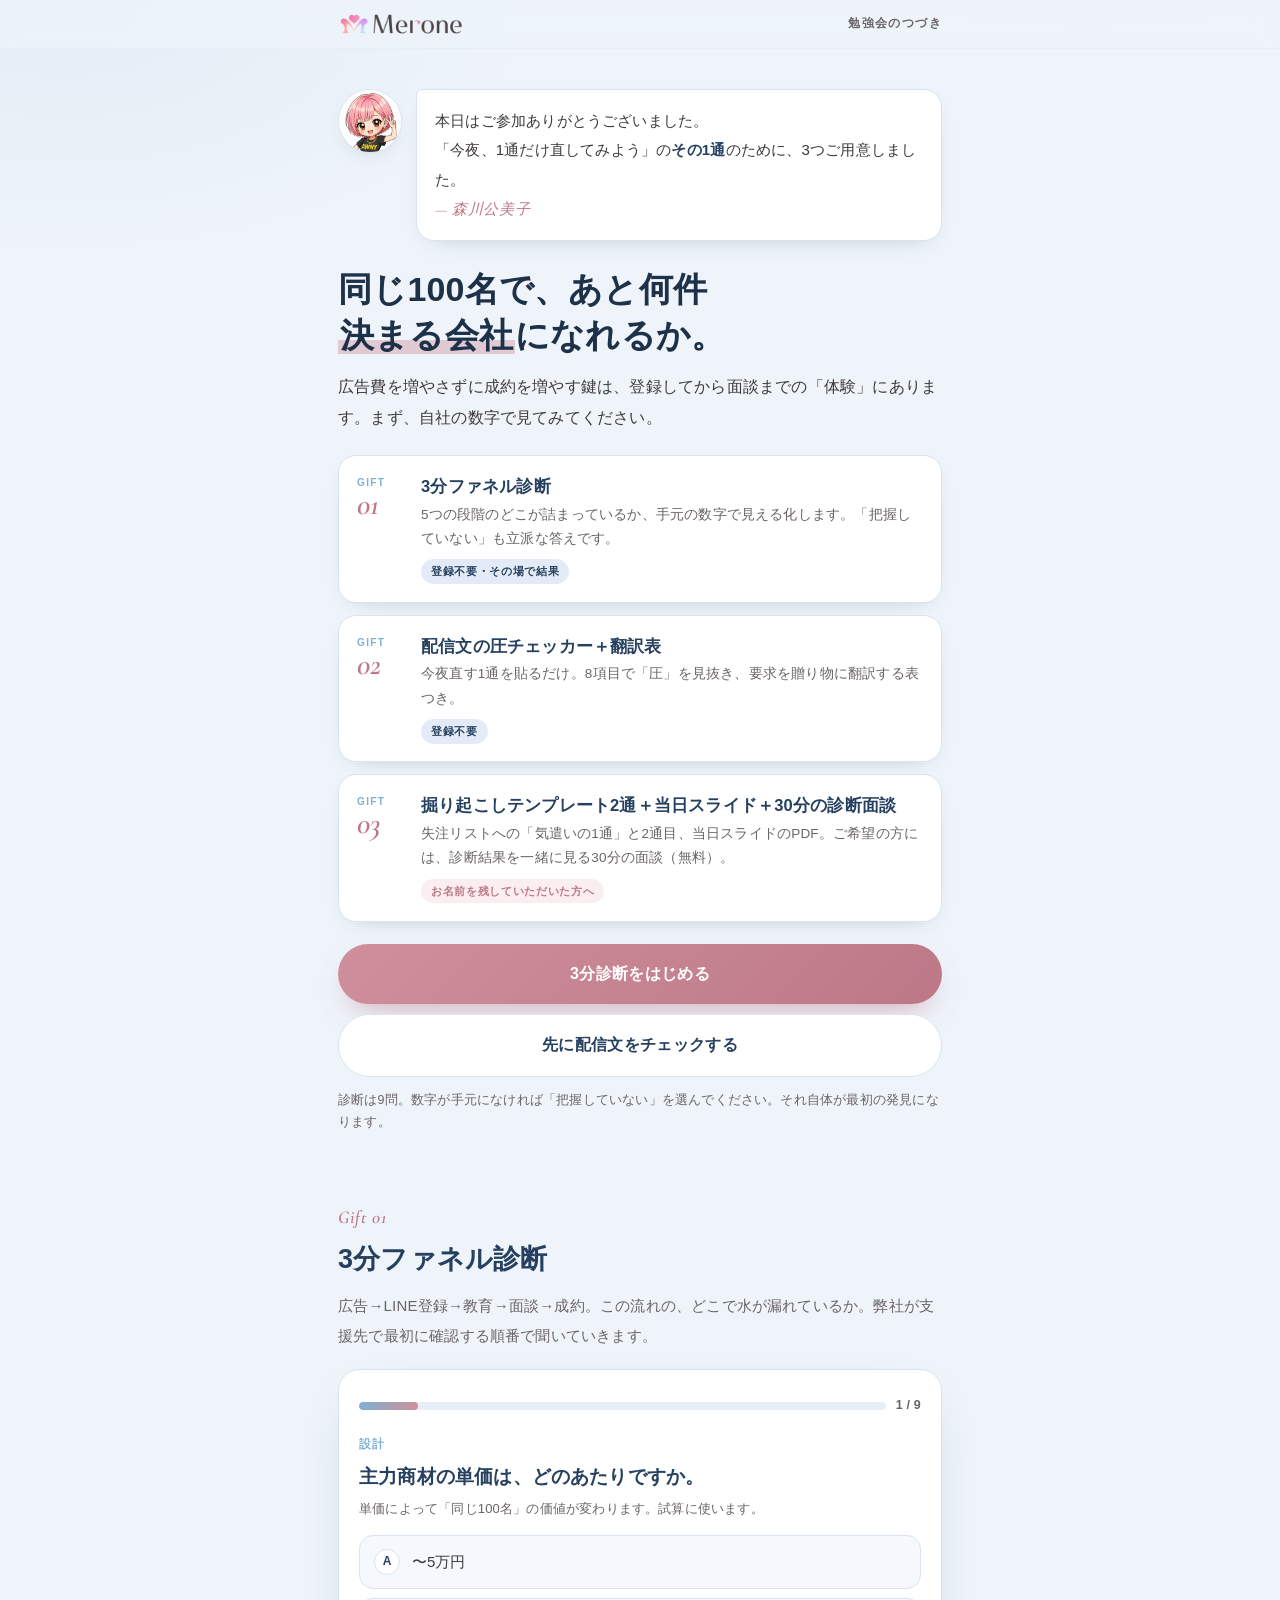
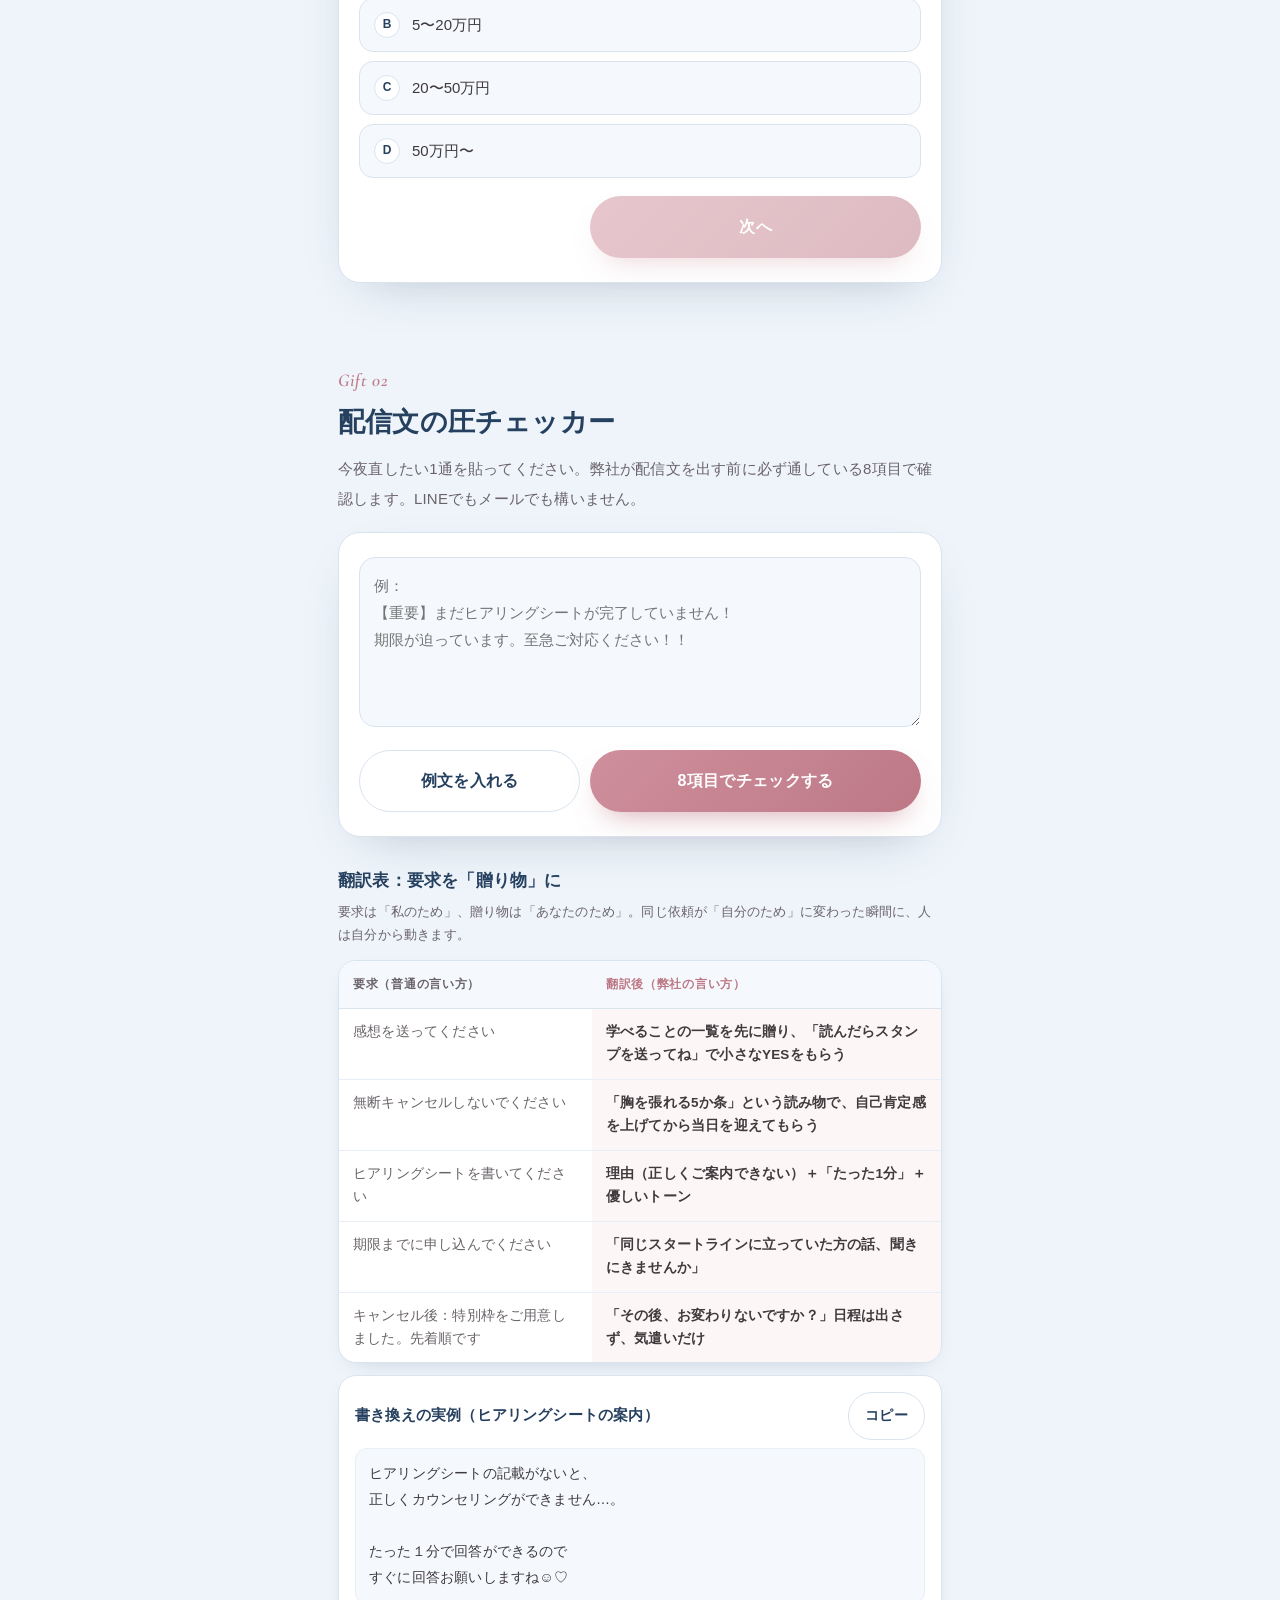
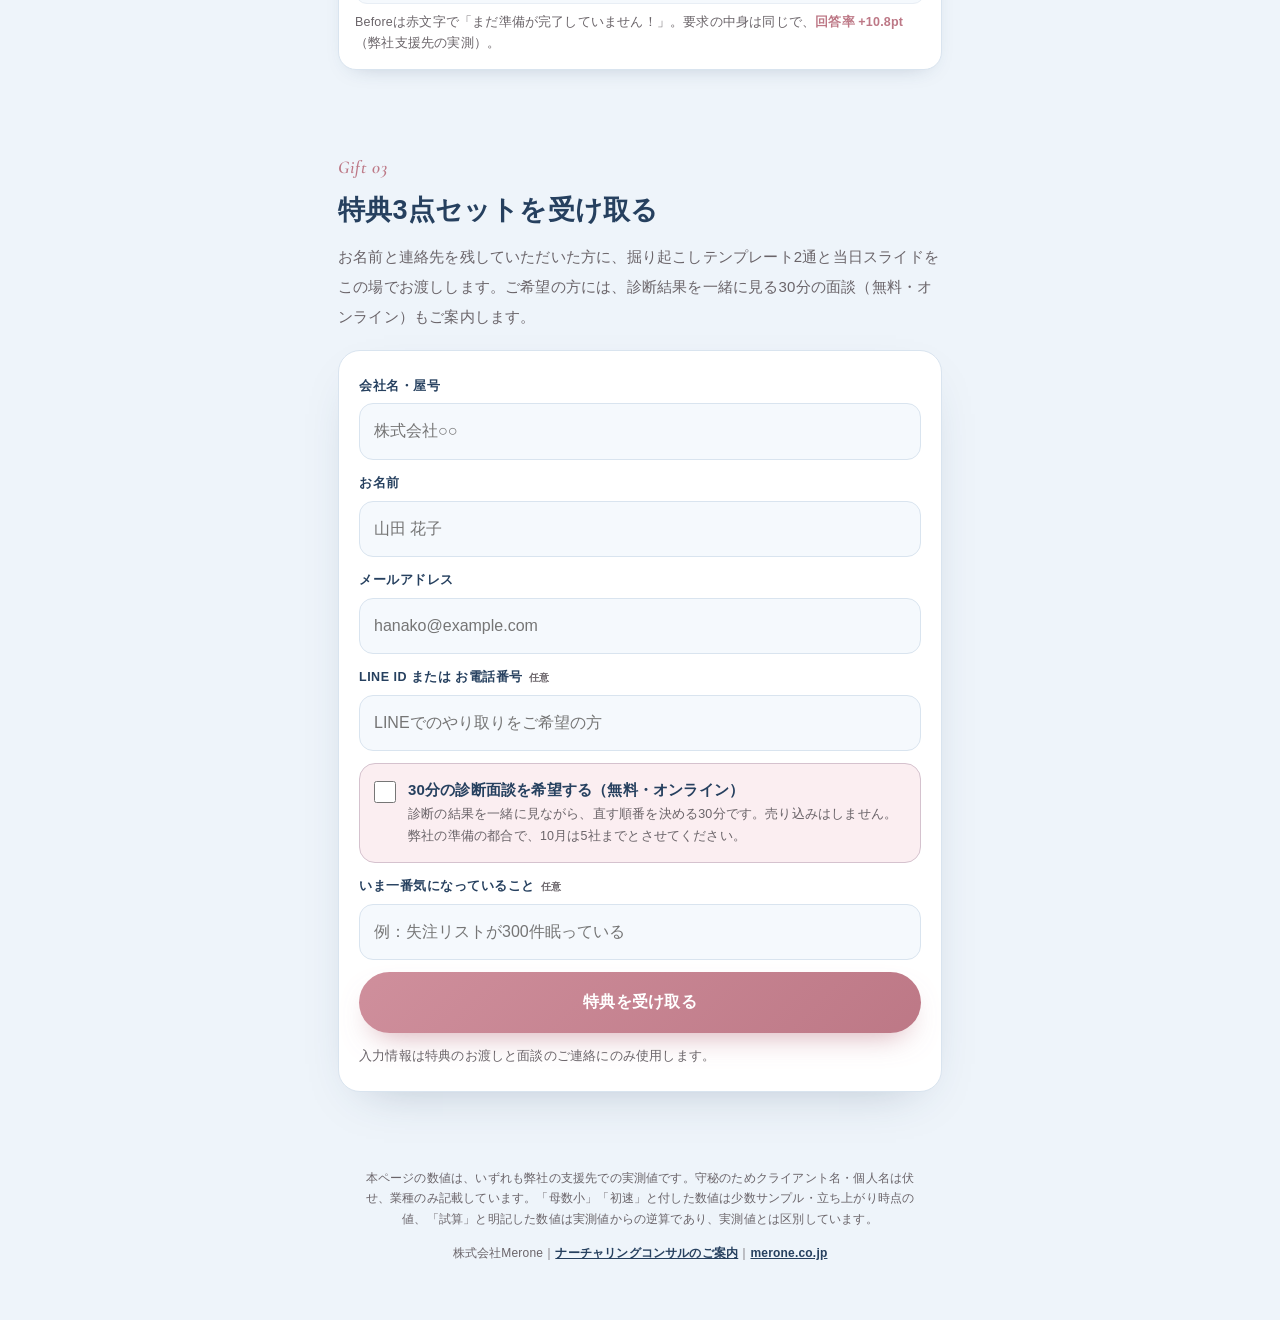
==== gift/index.html @ 248bc3ef "特典ページ: 自動メール送付を約束しない文言に修正 Co-Authored-By: Claude Fable 5.1 <noreply@anthropic.com>" ====
<!doctype html>
<html lang="ja">
<head>
<meta charset="utf-8">
<meta name="viewport" content="width=device-width, initial-scale=1">
<meta name="color-scheme" content="light only">
<meta name="robots" content="noindex,nofollow">
<title>3分ファネル診断｜株式会社Merone</title>
<meta name="description" content="勉強会の続きとして。自社のファネルのどこが詰まっているかを3分で見える化する診断、配信文の圧チェッカー、掘り起こしテンプレートをご用意しました。">
<link rel="preconnect" href="https://fonts.googleapis.com">
<link rel="preconnect" href="https://fonts.gstatic.com" crossorigin>
<link href="https://fonts.googleapis.com/css2?family=Cormorant+Garamond:ital,wght@0,500;0,600;1,500&display=swap" rel="stylesheet">
<style>
:root{
  color-scheme:light;
  --bg:#eef4fa;--bg2:#f5f9fd;--panel:#fff;
  --ink:#3f3a3c;--ink-soft:#6a6469;
  --navy:#26405f;--navy-deep:#1d3149;
  --pink:#cf8f9c;--pink-deep:#bd7886;--pink-soft:#fbeef1;
  --blue:#7fb0d2;--blue-soft:#e3ecf6;--yellow:#e6c35c;--yellow-soft:#fbf4dc;
  --line:#d9e4ef;--line-soft:#e8eef5;
  --shadow:0 18px 50px -28px rgba(38,64,95,.35);--shadow-sm:0 8px 24px -16px rgba(38,64,95,.4);
}
*{box-sizing:border-box;margin:0;padding:0}
html{scroll-behavior:smooth}
body{background:radial-gradient(900px 500px at 85% -5%,var(--pink-soft) 0%,rgba(0,0,0,0) 55%),radial-gradient(900px 480px at 5% 0%,var(--blue-soft) 0%,rgba(0,0,0,0) 52%),var(--bg);color:var(--ink);font-family:"Yu Gothic","YuGothic","Hiragino Kaku Gothic ProN","Hiragino Sans","Noto Sans JP",Meiryo,sans-serif;font-size:16px;line-height:1.9;-webkit-font-smoothing:antialiased;letter-spacing:.012em;overflow-x:hidden}
img{max-width:100%;display:block}
button,input,select,textarea{font:inherit;color:inherit}
.serif{font-family:"Cormorant Garamond","Times New Roman",serif;font-style:italic;letter-spacing:.04em}
h1,h2,h3{word-break:auto-phrase;overflow-wrap:anywhere;text-wrap:balance}
.mob{display:none}@media(max-width:560px){.mob{display:inline}}

header.site{position:sticky;top:0;z-index:50;backdrop-filter:saturate(1.2) blur(10px);background:color-mix(in srgb,var(--bg) 84%,transparent);border-bottom:1px solid var(--line-soft)}
header.site .row{max-width:640px;margin:0 auto;padding:12px 18px;display:flex;align-items:center;justify-content:space-between;gap:12px}
header.site img{height:24px;width:auto}
header.site .tag{font-size:11.5px;color:var(--ink-soft);letter-spacing:.12em;font-weight:700}

.wrap{max-width:640px;margin:0 auto;padding:0 18px}
section{padding:40px 0}
.eyebrow{font-family:"Cormorant Garamond",serif;font-style:italic;font-size:18px;color:var(--pink-deep);letter-spacing:.06em;font-weight:600;margin-bottom:6px}
.sec-title{font-size:clamp(21px,5.6vw,27px);font-weight:800;color:var(--navy);line-height:1.45;margin-bottom:12px}
.lead{font-size:15px;color:var(--ink-soft);line-height:2}

/* hero */
.hero{padding:40px 0 26px}
.hero .greet{display:flex;gap:14px;align-items:flex-start}
.hero .avatar{flex:none;width:64px;height:64px;border-radius:50%;background:var(--panel);border:1px solid var(--line);box-shadow:var(--shadow-sm);overflow:hidden}
.hero .avatar img{width:100%;height:100%;object-fit:cover}
.hero .bubble{background:var(--panel);border:1px solid var(--line);border-radius:18px;border-top-left-radius:6px;padding:16px 18px;box-shadow:var(--shadow-sm);font-size:15px;line-height:1.95}
.hero .bubble b{color:var(--navy);font-weight:800}
.hero h1{font-size:clamp(25px,7vw,34px);font-weight:900;color:var(--navy-deep);line-height:1.35;margin:26px 0 12px}
.hero h1 .hl{background:linear-gradient(transparent 62%,color-mix(in srgb,var(--pink) 42%,transparent) 62%);padding:0 2px}
.hero p.sub{font-size:15.5px;color:var(--ink);line-height:2}

.gifts{display:flex;flex-direction:column;gap:12px;margin-top:22px}
.gift{background:var(--panel);border:1px solid var(--line);border-radius:18px;padding:18px 18px 16px;box-shadow:var(--shadow-sm);display:grid;grid-template-columns:52px 1fr;gap:12px;align-items:start}
.gift .no{font-family:"Cormorant Garamond",serif;font-style:italic;font-size:30px;color:var(--pink-deep);font-weight:600;line-height:1;padding-top:4px}
.gift .no small{display:block;font-family:"Yu Gothic","YuGothic","Hiragino Sans",sans-serif;font-style:normal;font-size:10px;letter-spacing:.14em;color:var(--blue);font-weight:800;margin-bottom:2px}
.gift h3{font-size:16.5px;color:var(--navy);font-weight:800;line-height:1.5}
.gift p{font-size:13.5px;color:var(--ink-soft);line-height:1.8;margin-top:4px}
.gift .pill{display:inline-block;margin-top:8px;font-size:11px;font-weight:800;letter-spacing:.06em;padding:2px 10px;border-radius:999px;background:var(--blue-soft);color:var(--navy)}
.gift .pill.pk{background:var(--pink-soft);color:var(--pink-deep)}

.btn{display:inline-flex;align-items:center;justify-content:center;gap:8px;border:0;cursor:pointer;white-space:nowrap;border-radius:999px;padding:15px 26px;font-weight:800;font-size:16px;letter-spacing:.02em;text-decoration:none;transition:transform .12s ease,box-shadow .12s ease}
.btn:active{transform:translateY(1px)}
.btn.primary{background:linear-gradient(135deg,var(--pink) 0%,var(--pink-deep) 100%);color:#fff;box-shadow:0 14px 30px -14px rgba(189,120,134,.7);width:100%}
.btn.ghost{background:var(--panel);border:1.5px solid var(--line);color:var(--navy);width:100%}
.btn.sm{padding:10px 16px;font-size:13.5px;width:auto}
.btn[disabled]{opacity:.5;cursor:default}
.ctaline{margin-top:22px;display:flex;flex-direction:column;gap:10px}
.note{font-size:12.5px;color:var(--ink-soft);line-height:1.8}

/* diagnosis */
.card{background:var(--panel);border:1px solid var(--line);border-radius:22px;padding:24px 20px;box-shadow:var(--shadow)}
.progress{display:flex;align-items:center;gap:10px;margin-bottom:16px}
.progress .bar{flex:1;height:8px;border-radius:999px;background:var(--line-soft);overflow:hidden}
.progress .bar i{display:block;height:100%;width:0;background:linear-gradient(90deg,var(--blue),var(--pink));border-radius:999px;transition:width .3s ease}
.progress .n{font-size:12.5px;font-weight:800;color:var(--ink-soft);font-variant-numeric:tabular-nums;white-space:nowrap}
.q{display:none}.q.on{display:block;animation:fade .25s ease}
@keyframes fade{from{opacity:0;transform:translateY(6px)}to{opacity:1;transform:none}}
.q .stage{font-size:11.5px;font-weight:800;letter-spacing:.12em;color:var(--blue);margin-bottom:6px}
.q h3{font-size:19px;color:var(--navy);font-weight:800;line-height:1.55;margin-bottom:6px}
.q .why{font-size:13px;color:var(--ink-soft);line-height:1.8;margin-bottom:14px}
.opts{display:flex;flex-direction:column;gap:9px}
.opt{display:flex;align-items:center;gap:12px;background:var(--bg2);border:1.5px solid var(--line);border-radius:14px;padding:13px 14px;cursor:pointer;text-align:left;font-size:15px;line-height:1.6;transition:border-color .12s,background .12s}
.opt:hover{border-color:var(--blue)}
.opt.sel{border-color:var(--pink-deep);background:var(--pink-soft)}
.opt .k{flex:none;width:26px;height:26px;border-radius:50%;background:var(--panel);border:1.5px solid var(--line);display:flex;align-items:center;justify-content:center;font-size:12px;font-weight:800;color:var(--navy)}
.opt.sel .k{background:var(--pink-deep);border-color:var(--pink-deep);color:#fff}
.numrow{display:flex;gap:10px;align-items:center;margin-bottom:10px}
.numrow input{flex:1;min-width:0;border:1.5px solid var(--line);border-radius:14px;padding:12px 14px;font-size:20px;font-weight:800;color:var(--navy);background:var(--bg2);font-variant-numeric:tabular-nums}
.numrow input:focus{outline:none;border-color:var(--blue)}
.numrow .unit{font-size:14px;color:var(--ink-soft);font-weight:700;white-space:nowrap}
.nav{display:flex;gap:10px;margin-top:18px}
.nav .btn{flex:1}
.nav .btn.ghost{flex:.6}

/* result */
.res{display:none}.res.on{display:block;animation:fade .3s ease}
.hundred{background:var(--panel);border:1px solid var(--line);border-radius:22px;padding:22px 20px;box-shadow:var(--shadow)}
.hundred h3{font-size:18px;color:var(--navy);font-weight:800;margin-bottom:4px}
.hundred .cap{font-size:12.5px;color:var(--ink-soft);margin-bottom:14px;line-height:1.7}
.bars{display:flex;flex-direction:column;gap:12px}
.brow{display:grid;grid-template-columns:86px 1fr 70px;gap:10px;align-items:center}
.brow .l{font-size:12.5px;font-weight:800;color:var(--ink-soft);line-height:1.4}
.brow .track{height:22px;border-radius:999px;background:var(--line-soft);overflow:hidden}
.brow .track i{display:block;height:100%;border-radius:999px;width:0;transition:width .7s ease}
.brow.now .track i{background:var(--blue)}
.brow.ours .track i{background:linear-gradient(90deg,var(--pink),var(--pink-deep))}
.brow .v{font-size:19px;font-weight:900;color:var(--navy);font-variant-numeric:tabular-nums;text-align:right;line-height:1.1}
.brow .v small{display:block;font-size:10.5px;color:var(--ink-soft);font-weight:700}
.brow.ours .v{color:var(--pink-deep)}
.gap{margin-top:14px;padding:12px 14px;border-radius:14px;background:var(--pink-soft);font-size:14px;line-height:1.8;color:var(--ink)}
.gap b{color:var(--pink-deep);font-weight:900;font-size:17px}

.signals{margin-top:16px;display:flex;flex-direction:column;gap:8px}
.sig{display:grid;grid-template-columns:16px 92px 1fr;gap:10px;align-items:start;background:var(--panel);border:1px solid var(--line);border-radius:14px;padding:11px 13px}
.sig .dot{width:14px;height:14px;border-radius:50%;margin-top:6px;border:2px solid #fff;box-shadow:0 0 0 1px var(--line)}
.sig .dot.b{background:var(--blue)}.sig .dot.y{background:var(--yellow)}.sig .dot.p{background:var(--pink-deep)}
.sig .nm{font-size:13.5px;font-weight:800;color:var(--navy);line-height:1.5}
.sig .nm small{display:block;font-size:10.5px;color:var(--ink-soft);font-weight:700;letter-spacing:.05em}
.sig .tx{font-size:13px;color:var(--ink-soft);line-height:1.75}
.sig.top{border-color:var(--pink);background:color-mix(in srgb,var(--pink-soft) 60%,#fff)}
.legend{margin-top:8px;font-size:11.5px;color:var(--ink-soft);display:flex;gap:12px;flex-wrap:wrap}
.legend i{display:inline-block;width:9px;height:9px;border-radius:50%;margin-right:4px;vertical-align:middle}

.culprit{margin-top:18px;background:var(--panel);border:1px solid color-mix(in srgb,var(--pink) 45%,var(--line));border-left:5px solid var(--pink);border-radius:20px;padding:22px 20px;box-shadow:var(--shadow)}
.culprit .cat{font-family:"Cormorant Garamond",serif;font-style:italic;font-size:15px;color:var(--pink-deep);font-weight:600;letter-spacing:.08em}
.culprit h3{font-size:20px;color:var(--navy);font-weight:900;line-height:1.5;margin:2px 0 10px}
.culprit p{font-size:14.5px;color:var(--ink);line-height:1.95}
.culprit .blk{margin-top:14px;padding-top:12px;border-top:1px dashed var(--line)}
.culprit .blk .k{font-size:11.5px;font-weight:800;letter-spacing:.12em;color:var(--blue);margin-bottom:4px}
.culprit .blk .v{font-size:15px;font-weight:800;color:var(--navy);line-height:1.7}
.culprit .blk .m{font-size:13.5px;color:var(--ink-soft);line-height:1.8;margin-top:4px}
.culprit .blk .m b{color:var(--pink-deep);font-weight:800;font-variant-numeric:tabular-nums}

/* checker */
textarea{width:100%;min-height:170px;border:1.5px solid var(--line);border-radius:16px;padding:14px;background:var(--bg2);font-size:15px;line-height:1.8;resize:vertical}
textarea:focus{outline:none;border-color:var(--blue)}
.chk{margin-top:16px;display:none;flex-direction:column;gap:8px}
.chk.on{display:flex}
.ck{display:grid;grid-template-columns:28px 1fr;gap:10px;align-items:start;background:var(--panel);border:1px solid var(--line);border-radius:14px;padding:11px 13px}
.ck .ic{width:24px;height:24px;border-radius:50%;display:flex;align-items:center;justify-content:center;font-size:12px;font-weight:900;color:#fff;margin-top:2px}
.ck.ok .ic{background:var(--blue)}.ck.ng .ic{background:var(--pink-deep)}.ck.info .ic{background:var(--yellow)}
.ck .t{font-size:14px;font-weight:800;color:var(--navy);line-height:1.5}
.ck .d{font-size:13px;color:var(--ink-soft);line-height:1.75}
.ck .d b{color:var(--pink-deep);font-weight:800}
.score{display:flex;align-items:baseline;gap:8px;margin-top:4px}
.score .n{font-size:34px;font-weight:900;color:var(--navy);font-variant-numeric:tabular-nums;line-height:1;white-space:nowrap;flex:none}
.score .l{font-size:13px;color:var(--ink-soft);font-weight:700}
.tblwrap{overflow-x:auto;border:1px solid var(--line);border-radius:18px;background:var(--panel);box-shadow:var(--shadow-sm);margin-top:14px}
table.tr{border-collapse:collapse;width:100%;min-width:0;font-size:13.5px}
@media(max-width:560px){table.tr{font-size:12.5px}table.tr th,table.tr td{padding:9px 8px}}
table.tr th{background:var(--bg2);color:var(--ink-soft);font-size:12px;letter-spacing:.06em;text-align:left;padding:12px 14px;font-weight:800;border-bottom:1px solid var(--line)}
table.tr th.us{color:var(--pink-deep)}
table.tr td{padding:12px 14px;border-bottom:1px solid var(--line-soft);vertical-align:top;line-height:1.7}
table.tr tr:last-child td{border-bottom:0}
table.tr td.them{color:var(--ink-soft);width:42%}
table.tr td.us{background:color-mix(in srgb,var(--pink-soft) 55%,transparent);font-weight:600;color:var(--ink)}

/* form */
.form{display:flex;flex-direction:column;gap:12px}
.fld label{display:block;font-size:12.5px;font-weight:800;color:var(--navy);margin-bottom:5px;letter-spacing:.04em}
.fld label small{font-weight:700;color:var(--ink-soft);margin-left:6px}
.fld input,.fld select{width:100%;border:1.5px solid var(--line);border-radius:14px;padding:12px 14px;background:var(--bg2);font-size:16px}
.fld input:focus,.fld select:focus{outline:none;border-color:var(--blue)}
.chkbox{display:flex;gap:12px;align-items:flex-start;background:var(--pink-soft);border:1.5px solid color-mix(in srgb,var(--pink) 40%,var(--line));border-radius:16px;padding:14px;cursor:pointer}
.chkbox input{width:22px;height:22px;margin-top:3px;accent-color:var(--pink-deep);flex:none}
.chkbox .t{font-size:15px;font-weight:800;color:var(--navy);line-height:1.6}
.chkbox .d{font-size:12.5px;color:var(--ink-soft);line-height:1.75;margin-top:2px}
.st{font-size:13px;color:var(--ink-soft);min-height:1.5em;line-height:1.7}
.st.ng{color:var(--pink-deep);font-weight:700}

/* thanks */
.thanks{display:none}.thanks.on{display:block;animation:fade .3s ease}
.tpl{background:var(--panel);border:1px solid var(--line);border-radius:18px;padding:16px 16px 14px;box-shadow:var(--shadow-sm);margin-top:12px}
.tpl .h{display:flex;justify-content:space-between;align-items:center;gap:10px;margin-bottom:8px}
.tpl .h .btn{flex:none}
.tpl .h b{font-size:14.5px;color:var(--navy);font-weight:800;line-height:1.5;word-break:auto-phrase;overflow-wrap:anywhere}
.tpl pre{white-space:pre-wrap;word-break:break-word;font-family:inherit;font-size:14px;line-height:1.85;background:var(--bg2);border:1px solid var(--line-soft);border-radius:12px;padding:12px 13px;color:var(--ink)}
.tpl .m{font-size:12.5px;color:var(--ink-soft);line-height:1.75;margin-top:8px}
.tpl .m b{color:var(--pink-deep);font-weight:800}
.dl{display:flex;flex-direction:column;gap:10px;margin-top:12px}
.dl a{display:flex;align-items:center;justify-content:space-between;gap:10px;background:var(--panel);border:1.5px solid var(--line);border-radius:16px;padding:14px 16px;text-decoration:none;color:var(--navy);font-weight:800;font-size:15px;box-shadow:var(--shadow-sm)}
.dl a span{font-size:12px;color:var(--ink-soft);font-weight:700;white-space:nowrap}

footer{padding:36px 18px 56px;text-align:center;color:var(--ink-soft);font-size:12px;line-height:1.9}
footer .note{max-width:560px;margin:0 auto 12px;font-size:11.5px}
footer a{color:var(--navy);font-weight:700}
.hidden{display:none !important}
</style>
</head>
<body>

<header class="site">
  <div class="row">
    <img src="../merone-logo.png" alt="Merone">
    <div class="tag">勉強会のつづき</div>
  </div>
</header>

<!-- ============ HERO ============ -->
<div class="wrap">
  <section class="hero" id="top">
    <div class="greet">
      <div class="avatar"><img src="img/char-head.png" alt=""></div>
      <div class="bubble">本日はご参加ありがとうございました。<br>「今夜、1通だけ直してみよう」の<b>その1通</b>のために、3つご用意しました。<br><span class="serif" style="color:var(--pink-deep);font-size:15px">— 森川公美子</span></div>
    </div>
    <h1>同じ100名で、<br class="mob">あと何件 <span class="hl">決まる会社</span>に<br class="mob">なれるか。</h1>
    <p class="sub">広告費を増やさずに成約を増やす鍵は、登録してから面談までの「体験」にあります。まず、自社の数字で見てみてください。</p>

    <div class="gifts">
      <div class="gift">
        <div class="no"><small>GIFT</small>01</div>
        <div>
          <h3>3分ファネル診断</h3>
          <p>5つの段階のどこが詰まっているか、手元の数字で見える化します。「把握していない」も立派な答えです。</p>
          <span class="pill">登録不要・その場で結果</span>
        </div>
      </div>
      <div class="gift">
        <div class="no"><small>GIFT</small>02</div>
        <div>
          <h3>配信文の圧チェッカー＋翻訳表</h3>
          <p>今夜直す1通を貼るだけ。8項目で「圧」を見抜き、要求を贈り物に翻訳する表つき。</p>
          <span class="pill">登録不要</span>
        </div>
      </div>
      <div class="gift">
        <div class="no"><small>GIFT</small>03</div>
        <div>
          <h3>掘り起こしテンプレート2通＋当日スライド＋30分の診断面談</h3>
          <p>失注リストへの「気遣いの1通」と2通目、当日スライドのPDF。ご希望の方には、診断結果を一緒に見る30分の面談（無料）。</p>
          <span class="pill pk">お名前を残していただいた方へ</span>
        </div>
      </div>
    </div>

    <div class="ctaline">
      <a class="btn primary" href="#diag">3分診断をはじめる</a>
      <a class="btn ghost" href="#checker">先に配信文をチェックする</a>
    </div>
    <p class="note" style="margin-top:12px">診断は9問。数字が手元になければ「把握していない」を選んでください。それ自体が最初の発見になります。</p>
  </section>
</div>

<!-- ============ DIAGNOSIS ============ -->
<div class="wrap">
  <section id="diag">
    <div class="eyebrow">Gift 01</div>
    <h2 class="sec-title">3分ファネル診断</h2>
    <p class="lead">広告→LINE登録→教育→面談→成約。この流れの、どこで水が漏れているか。弊社が支援先で最初に確認する順番で聞いていきます。</p>

    <div class="card" style="margin-top:18px" id="quiz">
      <div class="progress"><div class="bar"><i id="pbar"></i></div><div class="n" id="pnum">1 / 9</div></div>

      <!-- Q1 -->
      <div class="q on" data-q="price">
        <div class="stage">設計</div>
        <h3>主力商材の単価は、どのあたりですか。</h3>
        <div class="why">単価によって「同じ100名」の価値が変わります。試算に使います。</div>
        <div class="opts">
          <button class="opt" data-v="〜5万円"><span class="k">A</span>〜5万円</button>
          <button class="opt" data-v="5〜20万円"><span class="k">B</span>5〜20万円</button>
          <button class="opt" data-v="20〜50万円"><span class="k">C</span>20〜50万円</button>
          <button class="opt" data-v="50万円〜"><span class="k">D</span>50万円〜</button>
        </div>
      </div>

      <!-- Q2 -->
      <div class="q" data-q="leads">
        <div class="stage">設計</div>
        <h3>ひと月に、新しく入ってくる見込み客は何名ですか。</h3>
        <div class="why">LINE登録・資料請求・問い合わせなど、名前が分かった人の数です。おおよそで構いません。</div>
        <div class="numrow"><input type="number" inputmode="numeric" min="0" placeholder="例：120" id="in_leads"><span class="unit">名／月</span></div>
        <div class="opts">
          <button class="opt" data-v="unknown"><span class="k">?</span>把握していない</button>
        </div>
      </div>

      <!-- Q3 -->
      <div class="q" data-q="meet">
        <div class="stage">設計</div>
        <h3>そのうち、面談・商談まで進むのは何名ですか。</h3>
        <div class="why">ここが「面談創出率」。多くの会社で、登録と面談のあいだが誰の仕事でもなくなっています。</div>
        <div class="numrow"><input type="number" inputmode="numeric" min="0" placeholder="例：12" id="in_meet"><span class="unit">名／月</span></div>
        <div class="opts">
          <button class="opt" data-v="unknown"><span class="k">?</span>把握していない</button>
        </div>
      </div>

      <!-- Q4 -->
      <div class="q" data-q="close">
        <div class="stage">面談</div>
        <h3>面談のうち、成約は何件ですか。</h3>
        <div class="why">決着ベース（成約と失注が決まったもの）で。口頭の合意は数えません。</div>
        <div class="numrow"><input type="number" inputmode="numeric" min="0" placeholder="例：4" id="in_close"><span class="unit">件／月</span></div>
        <div class="opts">
          <button class="opt" data-v="unknown"><span class="k">?</span>把握していない</button>
        </div>
      </div>

      <!-- Q5 -->
      <div class="q" data-q="lt">
        <div class="stage">面談</div>
        <h3>予約から面談当日まで、平均で何日あいていますか。</h3>
        <div class="why">「来たい気持ち」は1週間もちません。枠の見せ方だけで実施率が動きます。</div>
        <div class="opts">
          <button class="opt" data-v="3"><span class="k">A</span>3日以内</button>
          <button class="opt" data-v="7"><span class="k">B</span>4〜7日</button>
          <button class="opt" data-v="8"><span class="k">C</span>8日以上</button>
          <button class="opt" data-v="unknown"><span class="k">?</span>把握していない</button>
        </div>
      </div>

      <!-- Q6 -->
      <div class="q" data-q="msgs">
        <div class="stage">配信</div>
        <h3>登録から24時間のあいだに、自動で届く配信は何通ですか。</h3>
        <div class="why">登録12時間で5通届く設計は、相手から見れば「追われている」状態です。</div>
        <div class="opts">
          <button class="opt" data-v="0"><span class="k">A</span>0通（自動配信はない）</button>
          <button class="opt" data-v="2"><span class="k">B</span>1〜2通</button>
          <button class="opt" data-v="4"><span class="k">C</span>3〜4通</button>
          <button class="opt" data-v="5"><span class="k">D</span>5通以上</button>
          <button class="opt" data-v="unknown"><span class="k">?</span>把握していない</button>
        </div>
      </div>

      <!-- Q7 -->
      <div class="q" data-q="pressure">
        <div class="stage">心理</div>
        <h3>配信文に「まだ」「無断」「ラスト」「先着」「至急」のいずれかを使っていますか。</h3>
        <div class="why">圧をかけると、人は動かされていると感じて止まります。特に女性のお客さまは反転します。</div>
        <div class="opts">
          <button class="opt" data-v="yes"><span class="k">A</span>使っている</button>
          <button class="opt" data-v="no"><span class="k">B</span>使っていない</button>
          <button class="opt" data-v="unknown"><span class="k">?</span>わからない</button>
        </div>
      </div>

      <!-- Q8 -->
      <div class="q" data-q="temp">
        <div class="stage">配信</div>
        <h3>見込み客の「温度」は、どう分けていますか。</h3>
        <div class="why">動画を見た人・感想を書いた人・申し込んだ人が分かれば、営業は温かい人にだけ時間を使えます。</div>
        <div class="opts">
          <button class="opt" data-v="action"><span class="k">A</span>感想・返信などの行動で分けている</button>
          <button class="opt" data-v="same"><span class="k">B</span>全員に同じ配信をしている</button>
          <button class="opt" data-v="none"><span class="k">C</span>登録後の配信は特にしていない</button>
        </div>
      </div>

      <!-- Q9 -->
      <div class="q" data-q="lost">
        <div class="stage">掘り起こし</div>
        <h3>直近3ヶ月の失注・キャンセルには、どう対応していますか。</h3>
        <div class="why">一度は興味を示した人のリスト。追加の広告費はゼロです。</div>
        <div class="opts">
          <button class="opt" data-v="none"><span class="k">A</span>特に何もしていない</button>
          <button class="opt" data-v="auto"><span class="k">B</span>自動配信で案内している</button>
          <button class="opt" data-v="personal"><span class="k">C</span>個別に声をかけている</button>
        </div>
      </div>

      <div class="nav">
        <button class="btn ghost" id="prev" type="button">戻る</button>
        <button class="btn primary" id="next" type="button" disabled>次へ</button>
      </div>
    </div>

    <!-- RESULT -->
    <div class="res" id="result">
      <div class="hundred">
        <div class="eyebrow" style="margin-bottom:2px">Your 100</div>
        <h3>あなたの会社に100名入ったとき、何件決まりますか。</h3>
        <div class="cap">同じ100名、同じ広告費。違うのは「入ってから面談までの体験」だけです。</div>
        <div class="bars">
          <div class="brow now"><div class="l">いまの<br>御社</div><div class="track"><i id="bar_now"></i></div><div class="v" id="v_now">—</div></div>
          <div class="brow ours"><div class="l">弊社の<br>構築</div><div class="track"><i id="bar_ours"></i></div><div class="v">15<small>件</small></div></div>
        </div>
        <div class="gap" id="gaptext"></div>
        <p class="note" style="margin-top:10px">弊社の構築＝面談創出率25%×面談成約率60%。いずれも弊社の支援先（高単価・LINE経由）での実測レンジです。御社の数字はご入力値からの単純計算で、試算は保証ではありません。</p>
      </div>

      <div class="signals" id="signals"></div>
      <div class="legend"><span><i style="background:var(--blue)"></i>流れている</span><span><i style="background:var(--yellow)"></i>見直す余地</span><span><i style="background:var(--pink-deep)"></i>ここで漏れている</span></div>

      <div class="culprit" id="culprit"></div>

      <div class="ctaline" style="margin-top:22px">
        <a class="btn primary" href="#gift3">特典3点セットを受け取る</a>
        <a class="btn ghost" href="#checker">配信文の圧チェッカーへ</a>
        <button class="btn ghost" type="button" id="redo">もう一度診断する</button>
      </div>
    </div>
  </section>
</div>

<!-- ============ CHECKER ============ -->
<div class="wrap">
  <section id="checker">
    <div class="eyebrow">Gift 02</div>
    <h2 class="sec-title">配信文の圧チェッカー</h2>
    <p class="lead">今夜直したい1通を貼ってください。弊社が配信文を出す前に必ず通している8項目で確認します。LINEでもメールでも構いません。</p>
    <div class="card" style="margin-top:18px">
      <textarea id="msg" placeholder="例：
【重要】まだヒアリングシートが完了していません！
期限が迫っています。至急ご対応ください！！"></textarea>
      <div class="nav" style="margin-top:12px">
        <button class="btn ghost" type="button" id="sample">例文を入れる</button>
        <button class="btn primary" type="button" id="check">8項目でチェックする</button>
      </div>
      <div class="chk" id="chk"></div>
    </div>

    <h3 style="font-size:17px;color:var(--navy);font-weight:800;margin-top:28px">翻訳表：要求を「贈り物」に</h3>
    <p class="note" style="margin-top:4px">要求は「私のため」、贈り物は「あなたのため」。同じ依頼が「自分のため」に変わった瞬間に、人は自分から動きます。</p>
    <div class="tblwrap">
      <table class="tr">
        <thead><tr><th>要求（普通の言い方）</th><th class="us">翻訳後（弊社の言い方）</th></tr></thead>
        <tbody>
          <tr><td class="them">感想を送ってください</td><td class="us">学べることの一覧を先に贈り、「読んだらスタンプを送ってね」で小さなYESをもらう</td></tr>
          <tr><td class="them">無断キャンセルしないでください</td><td class="us">「胸を張れる5か条」という読み物で、自己肯定感を上げてから当日を迎えてもらう</td></tr>
          <tr><td class="them">ヒアリングシートを書いてください</td><td class="us">理由（正しくご案内できない）＋「たった1分」＋優しいトーン</td></tr>
          <tr><td class="them">期限までに申し込んでください</td><td class="us">「同じスタートラインに立っていた方の話、聞きにきませんか」</td></tr>
          <tr><td class="them">キャンセル後：特別枠をご用意しました。先着順です</td><td class="us">「その後、お変わりないですか？」日程は出さず、気遣いだけ</td></tr>
        </tbody>
      </table>
    </div>
    <div class="tpl">
      <div class="h"><b>書き換えの実例（ヒアリングシートの案内）</b><button class="btn sm ghost" type="button" data-copy="tpl_hs">コピー</button></div>
      <pre id="tpl_hs">ヒアリングシートの記載がないと、
正しくカウンセリングができません…。

たった１分で回答ができるので
すぐに回答お願いしますね☺️♡</pre>
      <div class="m">Beforeは赤文字で「まだ準備が完了していません！」。要求の中身は同じで、<b>回答率 +10.8pt</b>（弊社支援先の実測）。</div>
    </div>
  </section>
</div>

<!-- ============ GIFT 03 / FORM ============ -->
<div class="wrap">
  <section id="gift3">
    <div class="eyebrow">Gift 03</div>
    <h2 class="sec-title">特典3点セットを受け取る</h2>
    <p class="lead">お名前と連絡先を残していただいた方に、掘り起こしテンプレート2通と当日スライドをこの場でお渡しします。ご希望の方には、診断結果を一緒に見る30分の面談（無料・オンライン）もご案内します。</p>

    <div class="card" style="margin-top:18px" id="formcard">
      <form class="form" id="leadform" novalidate>
        <div class="fld"><label>会社名・屋号</label><input type="text" id="f_company" autocomplete="organization" placeholder="株式会社○○"></div>
        <div class="fld"><label>お名前</label><input type="text" id="f_name" autocomplete="name" placeholder="山田 花子" required></div>
        <div class="fld"><label>メールアドレス</label><input type="email" id="f_mail" autocomplete="email" placeholder="hanako@example.com" required></div>
        <div class="fld"><label>LINE ID または お電話番号<small>任意</small></label><input type="text" id="f_line" placeholder="LINEでのやり取りをご希望の方"></div>
        <label class="chkbox"><input type="checkbox" id="f_mendan"><div><div class="t">30分の診断面談を希望する（無料・オンライン）</div><div class="d">診断の結果を一緒に見ながら、直す順番を決める30分です。売り込みはしません。弊社の準備の都合で、10月は5社までとさせてください。</div></div></label>
        <div class="fld"><label>いま一番気になっていること<small>任意</small></label><input type="text" id="f_note" placeholder="例：失注リストが300件眠っている"></div>
        <button class="btn primary" type="submit" id="send">特典を受け取る</button>
        <div class="st" id="formst">入力情報は特典のお渡しと面談のご連絡にのみ使用します。</div>
      </form>
    </div>

    <!-- THANKS -->
    <div class="thanks" id="thanks">
      <div class="card">
        <div class="eyebrow" style="margin-bottom:2px">Thank you</div>
        <h3 style="font-size:20px;color:var(--navy);font-weight:900;line-height:1.5">ありがとうございます。<br>特典はこの下に、そのまま置いておきます。</h3>
        <p class="note" style="margin-top:8px" id="thanksnote">このページはブックマークしていただければ、いつでも戻ってこられます。面談をご希望の方には、2営業日以内に森川から日程を1〜2枠ご提案します。</p>

        <div class="dl">
          <a href="slides.pdf" target="_blank" rel="noopener">当日スライド（PDF）<span>ひらく</span></a>
          <a href="../pamphlet/" target="_blank" rel="noopener">ナーチャリングコンサルのご案内<span>ひらく</span></a>
        </div>

        <h3 style="font-size:16px;color:var(--navy);font-weight:800;margin-top:22px">掘り起こしテンプレート：2通で止める・3択で聞く</h3>
        <p class="note">{お名前}を差し替えてお使いください。1通目は日程を出さず、気遣いと3択だけ。2通目は未返信の方にだけ。それ以上は追わず、返信があった方とだけ会話します。</p>

        <div class="tpl">
          <div class="h"><b>1通目：個別のお声がけ（3択）</b><button class="btn sm ghost" type="button" data-copy="tpl1">コピー</button></div>
<pre id="tpl1">{お名前}さん！その後気になったので、個別にお声がけさせていただきました☺️

先日はご都合が合わず、お話しする機会ができずに
{お名前}さんがお元気だったか、実は気になっていました。。

今月、{ご案内したい内容}を行っているのですが、
{お名前}さんはご興味ありますか？？

番号で教えてくださいませっ💡

① 興味がある！！
② 日程次第です。。！
③ 今はあまり興味がない</pre>
          <div class="m">③の逃げ道を置くから、返信できます。返信後の3通目は作り置きせず、いただいた返信を見てそのつど書きます。日程を提案するときは<b>1〜2枠だけ</b>（弊社実測：勝ち型は平均1.5枠、22枠の羅列は選べません）。</div>
        </div>

        <div class="tpl">
          <div class="h"><b>2通目：2日後・未返信の方だけ</b><button class="btn sm ghost" type="button" data-copy="tpl2">コピー</button></div>
<pre id="tpl2">{お名前}さん、ちなみに{○}日前にお送りしたメッセージって、届いておりますか。。？

ご返信がなかったので、配信エラーかな…と、心配になってご連絡してしまいました💦</pre>
          <div class="m">これで返信がなければ追いません。</div>
        </div>

        <div class="tpl">
          <div class="h"><b>キャンセル直後：共感の一言</b><button class="btn sm ghost" type="button" data-copy="tpl3">コピー</button></div>
<pre id="tpl3">{お名前}さん、その後お変わりないですか？
先日はお会いできず残念でしたが、何よりお身体が一番ですので、どうぞご無理なさらないでくださいね。</pre>
          <div class="m">日程の話はしません。弊社支援先では「お子さまの体調、大丈夫でしたか？」の一言で<b>返信率100%</b>（3件中3件・母数小）。追撃型（特別枠・ラストチャンス）は9件中0件でした。</div>
        </div>

        <h3 style="font-size:16px;color:var(--navy);font-weight:800;margin-top:22px">配信文を出す前の8項目</h3>
        <div class="tpl">
          <div class="h"><b>圧チェック8項目</b><button class="btn sm ghost" type="button" data-copy="tpl8">コピー</button></div>
<pre id="tpl8">□ 1通の中に、お願いが2つ以上ないか
□ 警告語（まだ・無断・ラスト・先着・至急・絶対）がないか
□ 赤文字や「！」の連続など、強調が過剰でないか
□ 所要時間（2秒・1分）が書いてあるか
□ 「なぜ」が説明されているか
□ 250〜300字以内か（スクロール不要か）
□ 同じ絵文字を2回使っていないか
□ 日付と曜日が合っているか（声に出して読んで違和感がないか）</pre>
        </div>

        <div class="ctaline">
          <a class="btn ghost" href="#top">ページの先頭へ</a>
        </div>
      </div>
    </div>
  </section>
</div>

<footer>
  <div class="note">本ページの数値は、いずれも弊社の支援先での実測値です。守秘のためクライアント名・個人名は伏せ、業種のみ記載しています。「母数小」「初速」と付した数値は少数サンプル・立ち上がり時点の値、「試算」と明記した数値は実測値からの逆算であり、実測値とは区別しています。</div>
  <div>株式会社Merone｜<a href="../pamphlet/">ナーチャリングコンサルのご案内</a>｜<a href="https://merone.co.jp" target="_blank" rel="noopener">merone.co.jp</a></div>
</footer>

<script>
(function(){
  var SB_URL='https://inrvprlyobghviklulcv.supabase.co';
  var SB_KEY='sb_publishable_ZrCNcsRHMci-l7Fns8QtIA_X22XZGJp';
  var qs=new URLSearchParams(location.search);
  var SRC=qs.get('src')||'chibatv-1007';
  var DEMO=qs.get('demo')==='1';
  function $(id){return document.getElementById(id);}

  /* ---------- diagnosis state ---------- */
  var Q=[].slice.call(document.querySelectorAll('#quiz .q'));
  var A={}; var i=0; var DIAG=null;
  var PRICE_MID={'〜5万円':30000,'5〜20万円':120000,'20〜50万円':350000,'50万円〜':500000};

  function show(n){
    i=Math.max(0,Math.min(Q.length-1,n));
    Q.forEach(function(q,k){q.classList.toggle('on',k===i);});
    $('pbar').style.width=((i+1)/Q.length*100)+'%';
    $('pnum').textContent=(i+1)+' / '+Q.length;
    $('prev').style.visibility=i===0?'hidden':'visible';
    $('next').textContent=i===Q.length-1?'結果を見る':'次へ';
    syncNext();
  }
  function cur(){return Q[i];}
  function key(){return cur().getAttribute('data-q');}
  function answered(){var k=key(); return A[k]!==undefined && A[k]!=='' && A[k]!==null;}
  function syncNext(){$('next').disabled=!answered();}

  Q.forEach(function(q){
    var k=q.getAttribute('data-q');
    q.querySelectorAll('.opt').forEach(function(b){
      b.addEventListener('click',function(){
        q.querySelectorAll('.opt').forEach(function(x){x.classList.remove('sel');});
        b.classList.add('sel');
        var v=b.getAttribute('data-v');
        A[k]=v;
        var inp=q.querySelector('input'); if(inp){inp.value='';}
        syncNext();
        setTimeout(function(){ if(i<Q.length-1) show(i+1); else finish(); },260);
      });
    });
    var inp=q.querySelector('input');
    if(inp){
      inp.addEventListener('input',function(){
        q.querySelectorAll('.opt').forEach(function(x){x.classList.remove('sel');});
        var v=inp.value.trim();
        A[k]=v===''?undefined:Number(v);
        syncNext();
      });
      inp.addEventListener('keydown',function(e){ if(e.key==='Enter'){e.preventDefault(); if(answered()){ if(i<Q.length-1) show(i+1); else finish(); }}});
    }
  });
  $('next').addEventListener('click',function(){ if(!answered()) return; if(i<Q.length-1) show(i+1); else finish(); });
  $('prev').addEventListener('click',function(){ show(i-1); });
  $('redo').addEventListener('click',function(){ A={}; DIAG=null; document.querySelectorAll('#quiz .opt').forEach(function(x){x.classList.remove('sel');}); document.querySelectorAll('#quiz input').forEach(function(x){x.value='';}); $('result').classList.remove('on'); $('quiz').style.display=''; show(0); location.hash='#diag'; });
  show(0);

  /* ---------- scoring ---------- */
  var STAGES=[
    {k:'sekkei',nm:'設計',en:'FUNNEL'},
    {k:'haishin',nm:'配信',en:'NURTURING'},
    {k:'shinri',nm:'心理',en:'PSYCHOLOGY'},
    {k:'mendan',nm:'面談',en:'CLOSING'},
    {k:'horiokoshi',nm:'掘り起こし',en:'RE-ENGAGE'}
  ];
  var CUL={
    sekkei:{t:'矢印に、数字が置けていません',why:'置けない矢印が「見えていない場所」です。多くの会社で、登録と面談のあいだが誰の仕事でもなくなり、そこでリストが眠ります。数字がないと、直す順番も決められません。',step:'登録→面談、面談→成約。この2つの率を、今週出す',proof:'<b>S社</b>（女性向けキャリアスクール）：登録後の体験を組み直し、面談予約 <b>240名/月 → 929名/月</b>（導入半年）。広告費は増やしていません。'},
    haishin:{t:'催促が、脱落を生んでいます',why:'登録12時間で5通届く設計は、相手から見れば「追われている」状態です。温度が見えないまま全員に同じ熱量で当たると、お客さまは離れ、営業は疲弊します。',step:'催促の自動配信を1通止める。止めても落ちません',proof:'<b>F社</b>（子育て世代向けサービス）：配信20通超→10通前後に半減で、キャンセル率 <b>46.2% → 31.3%</b>（−14.9pt）、ヒアリング回答率 63.4% → 74.2%。'},
    shinri:{t:'圧が、反転を起こしています',why:'強い言葉・赤文字・「！」の連続・カウントダウン。人は「動かされている」と感じた瞬間に止まります（心理的リアクタンス）。要求の中身は同じでも、届け方で結果が逆になります。',step:'催促文を1通、「理由→ハードル下げ→優しいトーン」に書き換える',proof:'ヒアリングシートの案内を書き換えただけで、回答率 <b>+10.8pt</b>。面談相手の73%は分析・支持タイプで、熱量で押すほど逃げます。'},
    mendan:{t:'「来たい気持ち」が、面談まで持っていません',why:'7日以上先の予約は半分来ません。枠の見せ方と、予約直後のひと言で実施率は動きます。面談で売るのではなく、面談前に「痛みの体験」と自分の言葉の「やりたい」を育てると、面談は確認の場になります。',step:'予約枠を1週間以内に絞る。予約直後5分以内に一言、日程変更の導線を置く（警告はゼロ）',proof:'<b>A社</b>（女性向け金融教育スクール）：予約枠を1週間以内に絞り、実施率 <b>48.8% → 59.1%</b>（+10.3pt）、7日超の予約 71件→0件。LINEのやり取り643件の分析では、煽りではなく「リスクを減らす言葉」が成約に最も寄与（58%）。'},
    horiokoshi:{t:'一番安い広告が、眠っています',why:'失注・キャンセルした方は、一度は興味を示した方です。追加の広告費はゼロ。責めると逃げ、気遣うと返ってきます。自動配信の定型文ではなく、個別の気遣いの1通から。',step:'直近3ヶ月の失注・キャンセルに「気遣いの1通」。日程は出さない',proof:'<b>F社</b>：自動配信の復活率 1.3〜2.2%（411件）→ 共感型の個別お声がけ <b>15.5%</b>（71件）。約10倍。共感型の返信率100%（3件中3件・母数小）。'},
    none:{t:'土台は整っています。次は、率を1ptずつ上げる段階です',why:'数字が置けていて、催促も圧も少なく、掘り起こしも個別にできている。ここまで揃っている会社は多くありません。次の伸びしろは、1通ずつのA/Bと、面談前の温度設計です。',step:'配信文を1通ずつA/Bで検証し、面談創出率25%・面談成約率60%のレンジを目指す',proof:'弊社の面談成約率（決着ベース）<b>59.9%</b>（面談1,163件・2025年1月〜2026年9月）。安定の4本柱＝面談前の温度ゲート・リードタイム管理・当日キャンセル抑制・クローザーの適性。'}
  };

  function sigOf(k){
    var s='b', why='';
    if(k==='sekkei'){
      var unk=['leads','meet','close'].filter(function(x){return A[x]==='unknown';}).length;
      if(unk>=2){s='p';why='3つの矢印のうち'+unk+'つに数字がありません。見えていない場所が多い状態です。';}
      else if(unk===1){s='y';why='矢印の1つに数字がありません。そこが「誰の仕事でもない」場所になっていませんか。';}
      else {s='b';why='登録→面談→成約の数字が置けています。ここから率を動かせます。';}
    }
    if(k==='haishin'){
      var m=A.msgs, t=A.temp;
      if(m==='5'){s='p';why='登録から24時間で5通以上。相手から見れば「追われている」配信量です。';}
      else if(m==='4'){s='y';why='24時間で3〜4通。重複や15分後の催促が混ざっていないか、1通ずつ見直す余地があります。';}
      else if(m==='unknown'){s='y';why='自動配信の通数を把握できていません。まず、登録直後に何が届くかを自分で受け取ってみてください。';}
      else {s='b';why='配信量は適正です。';}
      if(t==='same'){ if(s==='b') s='y'; why+=' 全員に同じ配信のため、温度が見えず営業の弾が分散しています。'; }
      if(t==='none'){ if(s==='b') s='y'; why+=' 登録後の配信がないと、面談までのあいだに温度が下がります。1通1アクションの小さな導線から。'; }
    }
    if(k==='shinri'){
      if(A.pressure==='yes'){s='p';why='警告語を使っています。要求の中身は同じでも、届け方で結果が逆転します。';}
      else if(A.pressure==='unknown'){s='y';why='配信文を点検できていません。下の圧チェッカーに1通貼ってみてください。';}
      else {s='b';why='警告語は使っていません。次は「理由・所要時間・優しいトーン」の3点が揃っているかです。';}
    }
    if(k==='mendan'){
      var lt=A.lt; var rate=null;
      if(typeof A.meet==='number'&&typeof A.close==='number'&&A.meet>0){ rate=A.close/A.meet; }
      if(lt==='8'){s='p';why='予約から面談まで8日以上。弊社支援先では、7日以上先の予約は半分来ませんでした。';}
      else if(lt==='7'){s='y';why='予約から面談まで4〜7日。1週間以内に収まっていますが、枠をもう少し手前に寄せる余地があります。';}
      else if(lt==='unknown'){s='y';why='予約から面談までの日数を把握できていません。実施率を最も動かす数字の1つです。';}
      else {s='b';why='予約から面談までが短く、温度が保たれやすい状態です。';}
      if(rate!==null){
        var pct=Math.round(rate*100);
        if(rate<0.3){ s='p'; why+=' 面談成約率は約'+pct+'%。面談前に「欲しい」が育っていない可能性があります。'; }
        else if(rate<0.5){ if(s==='b') s='y'; why+=' 面談成約率は約'+pct+'%。50%の壁は、面談前の温度設計で越えられます。'; }
        else { why+=' 面談成約率は約'+pct+'%で、弊社レンジに近い水準です。'; }
      }
    }
    if(k==='horiokoshi'){
      if(A.lost==='none'){s='p';why='失注・キャンセルに何もしていません。一番安い広告が眠っています。';}
      else if(A.lost==='auto'){s='y';why='自動配信で案内しています。弊社支援先では自動配信1.3%に対し、個別の気遣いで15.5%でした。';}
      else {s='b';why='個別に声をかけています。次は「2通で止める・3択で聞く・日程は1〜2枠」の型に。';}
    }
    return {s:s,why:why};
  }

  function finish(){
    var sig={}; var order=['sekkei','haishin','shinri','mendan','horiokoshi'];
    order.forEach(function(k){sig[k]=sigOf(k);});
    var top=null;
    order.forEach(function(k){ if(!top && sig[k].s==='p') top=k; });
    if(!top) order.forEach(function(k){ if(!top && sig[k].s==='y') top=k; });
    var topKey=top||'none';

    // your 100
    var now=null, r1=null, r2=null;
    if(typeof A.leads==='number'&&typeof A.meet==='number'&&A.leads>0){ r1=A.meet/A.leads; }
    if(typeof A.meet==='number'&&typeof A.close==='number'&&A.meet>0){ r2=A.close/A.meet; }
    if(r1!==null&&r2!==null){ now=Math.round(100*r1*r2*10)/10; }
    var ours=15;
    $('bar_ours').style.width='100%';
    if(now!==null){
      var w=Math.max(2,Math.min(100,now/ours*100));
      $('v_now').innerHTML=(Number.isInteger(now)?now:now.toFixed(1))+'<small>件</small>';
      setTimeout(function(){$('bar_now').style.width=w+'%';},80);
      var diff=Math.max(0,Math.round((ours-now)*10)/10);
      var mid=PRICE_MID[A.price]||0;
      var yen=Math.round(diff*mid/10000);
      if(diff>0){
        $('gaptext').innerHTML='同じ100名で、あと <b>'+(Number.isInteger(diff)?diff:diff.toFixed(1))+'件</b>。'+(mid?' 単価'+A.price+'なら、100名あたり約 <b>'+yen.toLocaleString()+'万円</b>の差（試算）。':'')+' 面談創出率 '+Math.round(r1*100)+'%、面談成約率 '+Math.round(r2*100)+'% が、いまの御社の数字です。';
      } else {
        $('gaptext').innerHTML='弊社の構築レンジに届いています。ここから先は、1通ずつの検証で率を積み上げる段階です。';
      }
    } else {
      $('v_now').innerHTML='—<small>数字なし</small>';
      $('bar_now').style.width='0%';
      $('gaptext').innerHTML='御社の件数は、まだ出せません。<b>数字が置けていない矢印</b>があるためです。それが今日の最初の発見で、最初の1手は「各矢印に数字を書く」です。';
    }

    // signals
    var html='';
    order.forEach(function(k){
      var st=STAGES.filter(function(x){return x.k===k;})[0];
      html+='<div class="sig'+(k===top?' top':'')+'"><div class="dot '+sig[k].s+'"></div><div class="nm">'+st.nm+'<small>'+st.en+'</small></div><div class="tx">'+sig[k].why+'</div></div>';
    });
    $('signals').innerHTML=html;

    // culprit
    var c=CUL[topKey];
    var stname=top?STAGES.filter(function(x){return x.k===top;})[0].nm:'';
    $('culprit').innerHTML='<div class="cat">'+(top?'Main bottleneck — '+stname:'All clear')+'</div><h3>'+c.t+'</h3><p>'+c.why+'</p>'+
      '<div class="blk"><div class="k">今日できる1手</div><div class="v">'+c.step+'</div></div>'+
      '<div class="blk"><div class="k">弊社支援先の実測</div><div class="m">'+c.proof+'</div></div>';

    DIAG={top:top?stname:'整っている',topKey:topKey,signals:{sekkei:J(sig.sekkei.s),haishin:J(sig.haishin.s),shinri:J(sig.shinri.s),mendan:J(sig.mendan.s),horiokoshi:J(sig.horiokoshi.s)},now:now,ours:ours,r1:r1,r2:r2,inputs:JSON.parse(JSON.stringify(A))};
    $('quiz').style.display='none';
    $('result').classList.add('on');
    setTimeout(function(){ document.getElementById('diag').scrollIntoView({behavior:'smooth',block:'start'}); },50);
  }
  function J(s){return s==='b'?'青':s==='y'?'黄':'桃';}

  /* ---------- checker ---------- */
  var NG=['まだ','無断','ラスト','先着','至急','絶対','今すぐ','急いで','急ぎ','期限','警告','注意','必ず','締切','締め切り','残りわずか','お早めに','最後','見逃','逃さ'];
  var ACT=/(ください|下さい|お願いします|お願いいたします|してね|送ってね|お送り|ご回答|ご記入|ご登録|ご予約|お申し込み|お申込み|ご視聴|ご確認|お申し出|ご返信|ご参加|ご提出|お選び)/g;
  var TIME=/(\d+|[一二三四五六七八九十]+)\s*(秒|分|分間|分ほど|分程度|分で)/;
  var WHY=/(ので|ため|から|理由|だから|のです)/;
  $('sample').addEventListener('click',function(){ $('msg').value='【重要】まだヒアリングシートが完了していません！\n期限が迫っています。至急ご対応ください！！\nあわせてフルネームの送付と、インタビュー動画の視聴、感想の送付もお願いします。\n本日中に必ず完了してください。';});
  $('check').addEventListener('click',function(){
    var t=$('msg').value||''; if(!t.trim()){ $('msg').focus(); return; }
    var items=[]; var ok=0;
    // 1 actions
    var acts=(t.match(ACT)||[]).length;
    if(acts>=2){ items.push(['ng','お願いが'+acts+'か所あります','1通1アクションに分けると、全部やってもらえます。複数のお願いは認知負荷で「全部やらない」になります。']); }
    else { ok++; items.push(['ok','お願いは1つに絞れています',acts===0?'お願いの文が見当たりません。贈り物だけの1通なら、それも立派な設計です。':'1通1アクション。所要時間を添えると、さらに動きます。']); }
    // 2 NG words
    var hit=NG.filter(function(w){return t.indexOf(w)>=0;});
    if(hit.length){ items.push(['ng','警告語があります：'+hit.join('・'),'「まだ」→「ご案内の続きです」、「無断キャンセルはご遠慮ください」→「ご都合が変わったら、こちらから変更できます」のように、逃げ道を先に手渡す言い方に。']); }
    else { ok++; items.push(['ok','警告語はありません','圧センサーの第1関門は通過です。']); }
    // 3 emphasis
    var ex=(t.match(/[!！‼❗]/g)||[]).length; var dbl=/[!！]{2,}|‼/.test(t); var strong=/【重要】|【緊急】|重要|緊急/.test(t);
    if(dbl||ex>=3||strong){ items.push(['ng','強調が過剰です（「！」'+ex+'個'+(strong?'・【重要】':'')+'）','「！」は1通に1つまで。赤文字・太字・「重要」は、受け取る側には「怒られている」に近い温度で届きます。']); }
    else { ok++; items.push(['ok','強調は控えめです','感情のピークは1点に。最後の一言で印象を「楽しみ」に上書きすると、読後感まで設計できます。']); }
    // 4 time
    if(TIME.test(t)){ ok++; items.push(['ok','所要時間が書いてあります','「2秒」「1分」があるだけで、ハードルは1/10になります。']); }
    else { items.push(['ng','所要時間がありません','人が一番嫌うのは「いつ終わるか分からないこと」。「たった1分で終わります」を添えてください。']); }
    // 5 why
    if(WHY.test(t)){ ok++; items.push(['ok','「なぜ」が入っています','理由がつくだけで、人は協力します（「急いでいるので」で承諾率6割→9割超の実験が有名です）。']); }
    else { items.push(['ng','「なぜ」がありません','「〇〇がないと、正しくご案内できません…」のように、お願いの前に理由を1行。']); }
    // 6 length
    var len=t.replace(/\s/g,'').length;
    if(len<=300){ ok++; items.push(['ok','文字数 '+len+'字（300字以内）','開いた瞬間に「何を・何分で・なぜ」が分かる長さです。']); }
    else { items.push(['ng','文字数 '+len+'字（300字超）','スクロールが要る長さは読まれません。1通に1つだけ残して、残りは次の配信に。']); }
    // 7 emoji dup
    var emo=t.match(/\p{Extended_Pictographic}/gu)||[]; var cnt={}; var dup=[];
    emo.forEach(function(e){cnt[e]=(cnt[e]||0)+1;}); Object.keys(cnt).forEach(function(e){ if(cnt[e]>=2) dup.push(e+'×'+cnt[e]); });
    if(dup.length){ items.push(['ng','同じ絵文字が重なっています：'+dup.join(' '),'同じ絵文字の連続は雑に見えます。1通1〜3個、強調したい1点にだけ。']); }
    else if(emo.length>3){ items.push(['info','絵文字が'+emo.length+'個あります','多すぎると「絵文字疲れ」になります。1通1〜3個が目安です。']); }
    else { ok++; items.push(['ok','絵文字は厳選されています',emo.length===0?'絵文字ゼロでも、文章力で温度は出せます。':'感情のピーク1点に置けています。']); }
    // 8 date/weekday
    var dm=t.match(/(\d{1,2})月(\d{1,2})日\s*[（(]?([月火水木金土日])?/);
    if(dm){
      var now=new Date(); var y=now.getFullYear(); var d=new Date(y,Number(dm[1])-1,Number(dm[2]));
      if((now-d)/86400000>60){ d=new Date(y+1,Number(dm[1])-1,Number(dm[2])); }
      var wd='日月火水木金土'[d.getDay()];
      if(dm[3]){ if(dm[3]===wd){ ok++; items.push(['ok','日付と曜日が合っています（'+dm[1]+'月'+dm[2]+'日は'+wd+'曜日）','曜日の間違いは信頼に直結します。毎回カレンダーで確認を。']); }
        else { items.push(['ng','曜日が合っていません：'+dm[1]+'月'+dm[2]+'日は「'+wd+'」曜日です','本文は「'+dm[3]+'」になっています。'+d.getFullYear()+'年のカレンダーで再確認してください。']); } }
      else { items.push(['info',dm[1]+'月'+dm[2]+'日は '+wd+'曜日です','曜日を添えると、受け取る側が予定を入れやすくなります。']); }
    } else { ok++; items.push(['ok','日付の記載はありません','日付を入れるときは、必ず曜日とセットで。']); }

    var html='<div class="score"><span class="n">'+ok+' / 8</span><span class="l">圧の少なさ（機械チェックの目安です）</span></div>';
    items.forEach(function(it){ html+='<div class="ck '+it[0]+'"><div class="ic">'+(it[0]==='ok'?'✓':it[0]==='ng'?'!':'i')+'</div><div><div class="t">'+it[1]+'</div><div class="d">'+it[2]+'</div></div></div>'; });
    html+='<p class="note" style="margin-top:6px">最後の関門は、声に出して読むこと。書いた本人が違和感を覚える文章は、お客さまも違和感を覚えます。</p>';
    $('chk').innerHTML=html; $('chk').classList.add('on');
  });

  /* ---------- copy buttons ---------- */
  document.querySelectorAll('[data-copy]').forEach(function(b){
    b.addEventListener('click',function(){
      var el=document.getElementById(b.getAttribute('data-copy')); if(!el) return;
      var txt=el.textContent;
      function done(){ var o=b.textContent; b.textContent='コピーしました'; setTimeout(function(){b.textContent=o;},1400); }
      if(navigator.clipboard&&navigator.clipboard.writeText){ navigator.clipboard.writeText(txt).then(done).catch(function(){fallback();}); } else fallback();
      function fallback(){ var ta=document.createElement('textarea'); ta.value=txt; document.body.appendChild(ta); ta.select(); try{document.execCommand('copy');}catch(e){} document.body.removeChild(ta); done(); }
    });
  });

  /* ---------- lead form ---------- */
  $('leadform').addEventListener('submit',function(e){
    e.preventDefault();
    var name=$('f_name').value.trim(), mail=$('f_mail').value.trim(), company=$('f_company').value.trim();
    var st=$('formst');
    if(!name){ st.className='st ng'; st.textContent='お名前をご記入ください。'; $('f_name').focus(); return; }
    if(!mail||!/^[^\s@]+@[^\s@]+\.[^\s@]+$/.test(mail)){ st.className='st ng'; st.textContent='メールアドレスの形式をご確認ください。'; $('f_mail').focus(); return; }
    var row={
      run_id:'nurture-gift', task_key:'l_'+Date.now()+'_'+Math.floor(Math.random()*1000000), done:true,
      owner_depts:'nurture-gift', owner_members:name.slice(0,40),
      memo:JSON.stringify({v:1,name:name,company:company,mail:mail,line:$('f_line').value.trim(),mendan:$('f_mendan').checked,src:SRC,price:(A.price||''),diag:DIAG,note:$('f_note').value.trim(),at:new Date().toISOString(),ua:navigator.userAgent.slice(0,120)}),
      link_url:'', updated_at:new Date().toISOString()
    };
    $('send').disabled=true; st.className='st'; st.textContent='送信しています…';
    function showThanks(sent){
      $('formcard').classList.add('hidden'); $('thanks').classList.add('on');
      if(!sent){ $('thanksnote').innerHTML='通信の不具合で送信が完了できませんでした。お手数ですが、特典はこのままお持ち帰りください。面談をご希望の場合は <a href="https://merone.co.jp" target="_blank" rel="noopener">merone.co.jp</a> からご連絡ください。'; }
      else if(!$('f_mendan').checked){ $('thanksnote').textContent='このページはブックマークしていただければ、いつでも戻ってこられます。面談をご希望になった場合も、このページからいつでもお申し出いただけます。'; }
      setTimeout(function(){ document.getElementById('gift3').scrollIntoView({behavior:'smooth',block:'start'}); },50);
    }
    if(DEMO){ showThanks(true); return; }
    var tries=0;
    (function post(){
      fetch(SB_URL+'/rest/v1/promo_tasks',{method:'POST',headers:{apikey:SB_KEY,Authorization:'Bearer '+SB_KEY,'Content-Type':'application/json',Prefer:'resolution=merge-duplicates'},body:JSON.stringify(row)})
      .then(function(r){ if(!r.ok) throw new Error('HTTP '+r.status); showThanks(true); })
      .catch(function(){ tries++; if(tries<3){ setTimeout(post,1200*tries); } else { showThanks(false); } });
    })();
  });
})();
</script>
</body>
</html>
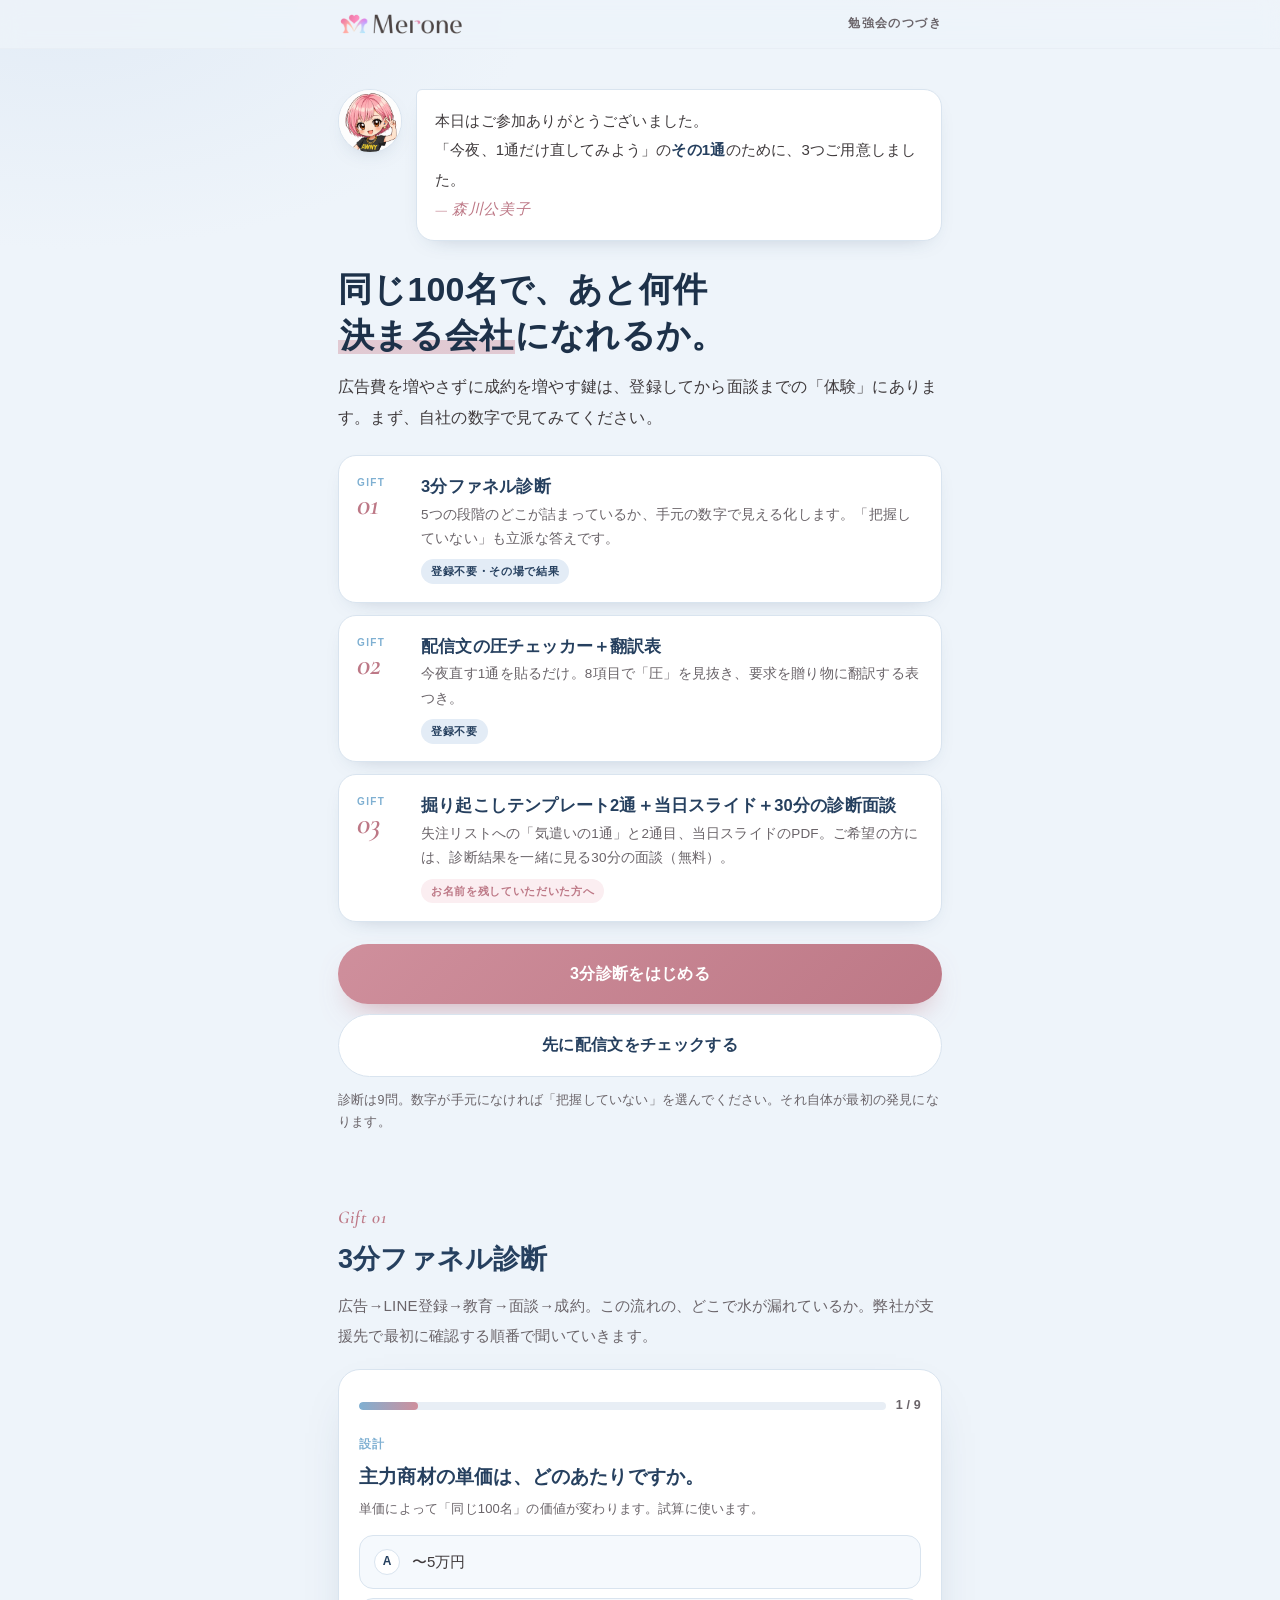
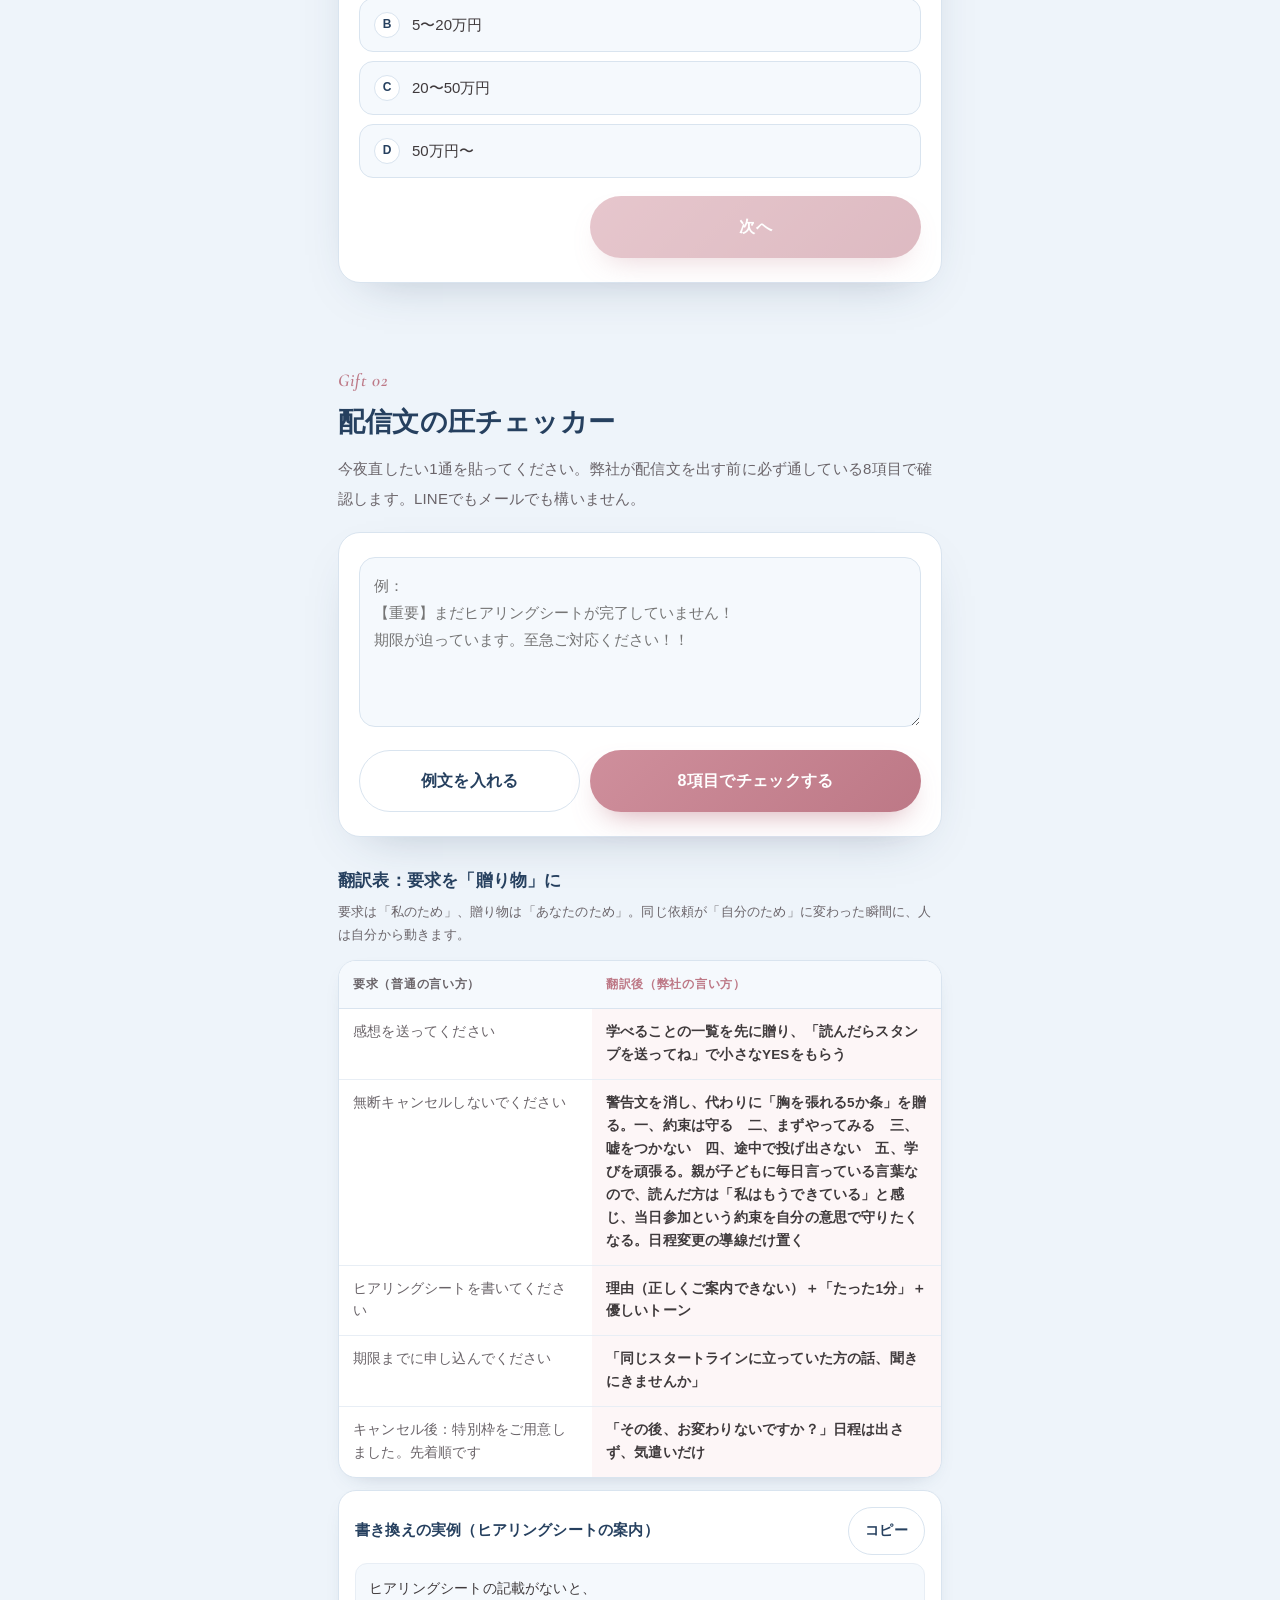
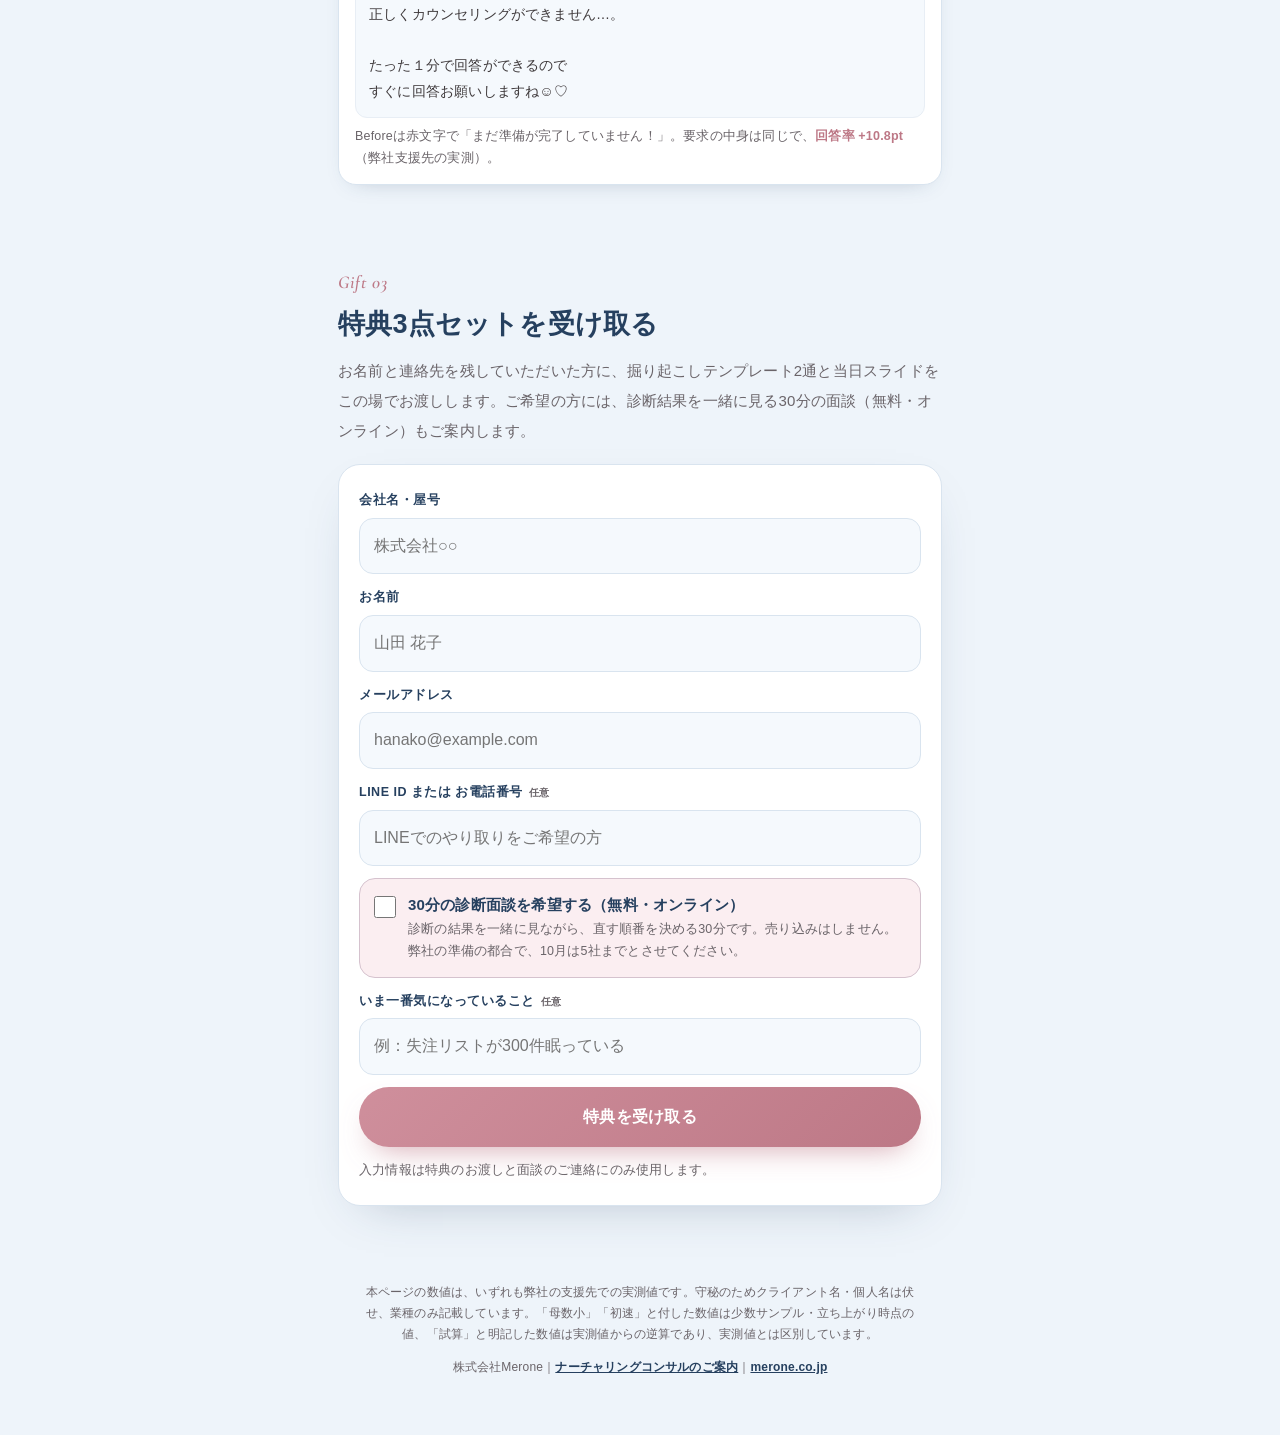
==== commit a120cf28: "翻訳表: 「胸を張れる5か条」の中身と効く理由を明記（パンフ・特典ページ） Co-Authored-By: Claude Fable 5.1 <noreply@anthropic.com>" ====
--- a/gift/index.html
+++ b/gift/index.html
@@ -421,7 +421,7 @@
         <thead><tr><th>要求（普通の言い方）</th><th class="us">翻訳後（弊社の言い方）</th></tr></thead>
         <tbody>
           <tr><td class="them">感想を送ってください</td><td class="us">学べることの一覧を先に贈り、「読んだらスタンプを送ってね」で小さなYESをもらう</td></tr>
-          <tr><td class="them">無断キャンセルしないでください</td><td class="us">「胸を張れる5か条」という読み物で、自己肯定感を上げてから当日を迎えてもらう</td></tr>
+          <tr><td class="them">無断キャンセルしないでください</td><td class="us">警告文を消し、代わりに「胸を張れる5か条」を贈る。一、約束は守る　二、まずやってみる　三、嘘をつかない　四、途中で投げ出さない　五、学びを頑張る。親が子どもに毎日言っている言葉なので、読んだ方は「私はもうできている」と感じ、当日参加という約束を自分の意思で守りたくなる。日程変更の導線だけ置く</td></tr>
           <tr><td class="them">ヒアリングシートを書いてください</td><td class="us">理由（正しくご案内できない）＋「たった1分」＋優しいトーン</td></tr>
           <tr><td class="them">期限までに申し込んでください</td><td class="us">「同じスタートラインに立っていた方の話、聞きにきませんか」</td></tr>
           <tr><td class="them">キャンセル後：特別枠をご用意しました。先着順です</td><td class="us">「その後、お変わりないですか？」日程は出さず、気遣いだけ</td></tr>
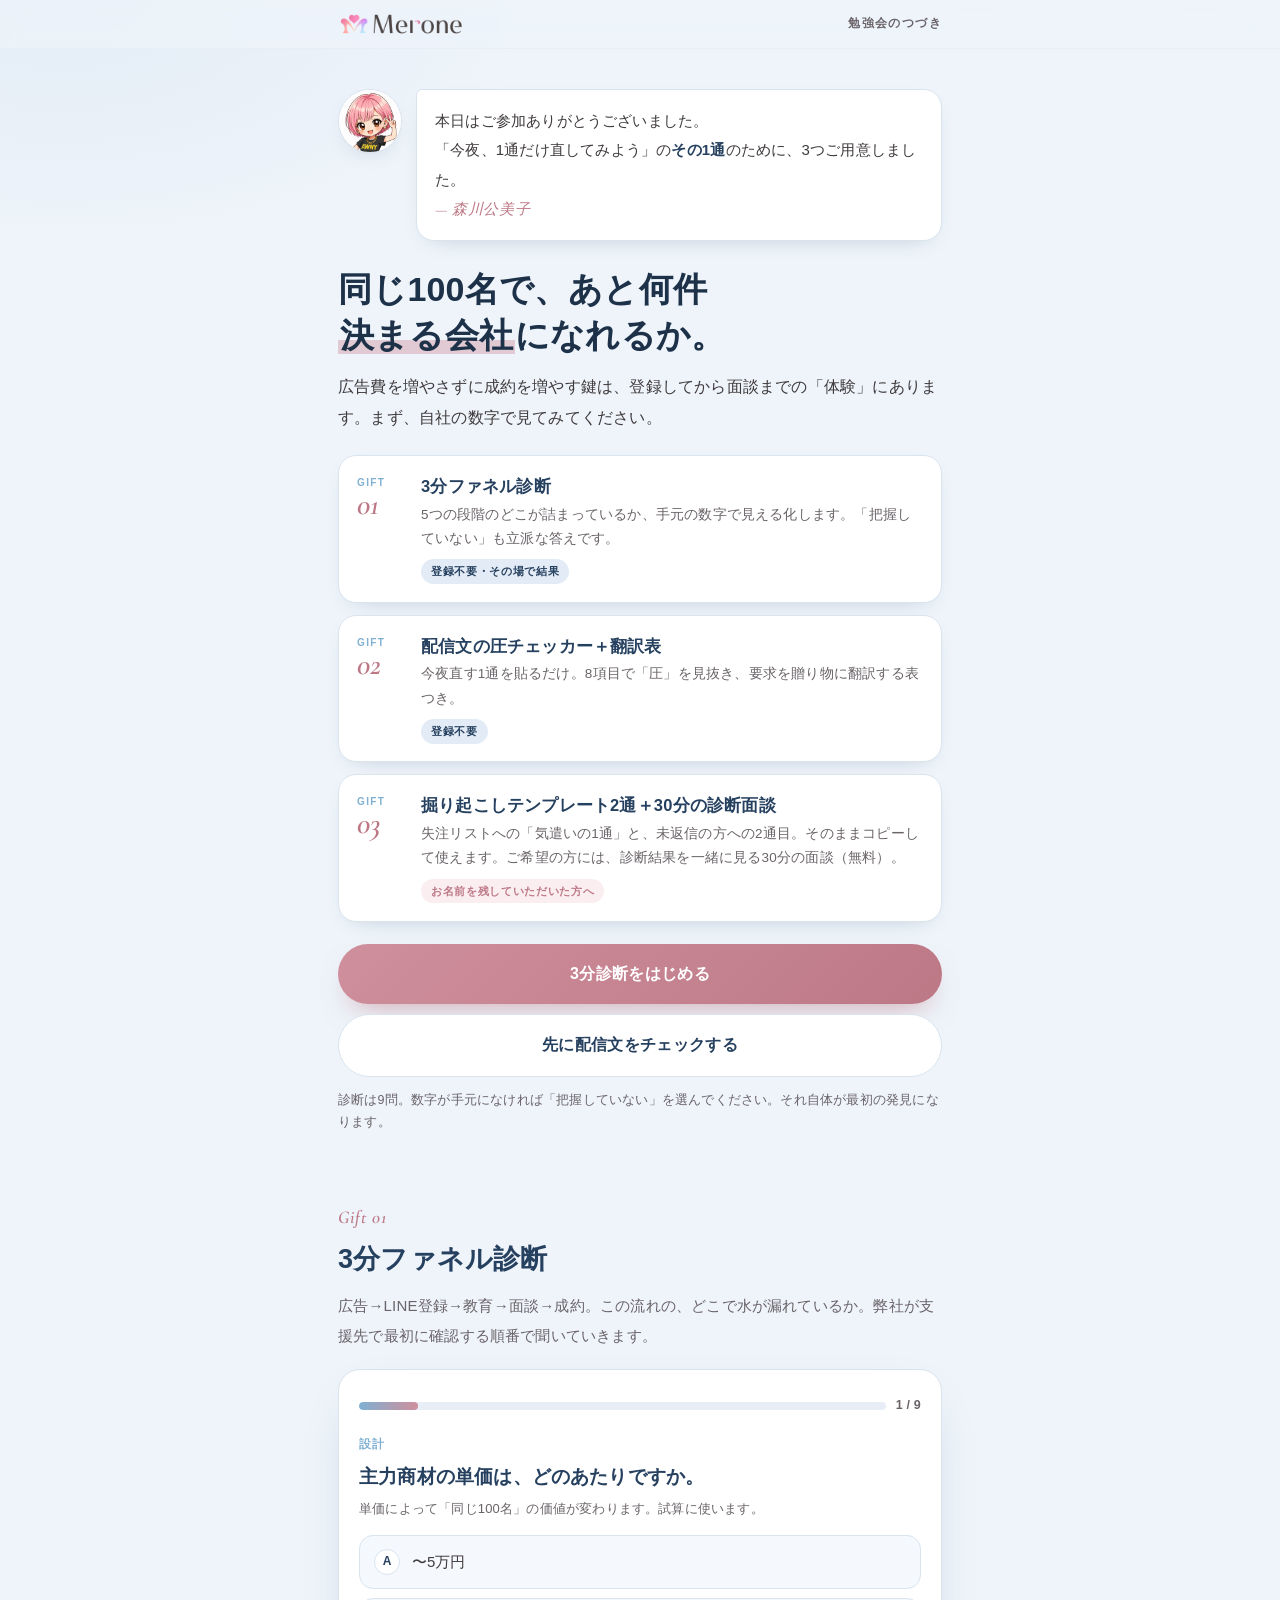
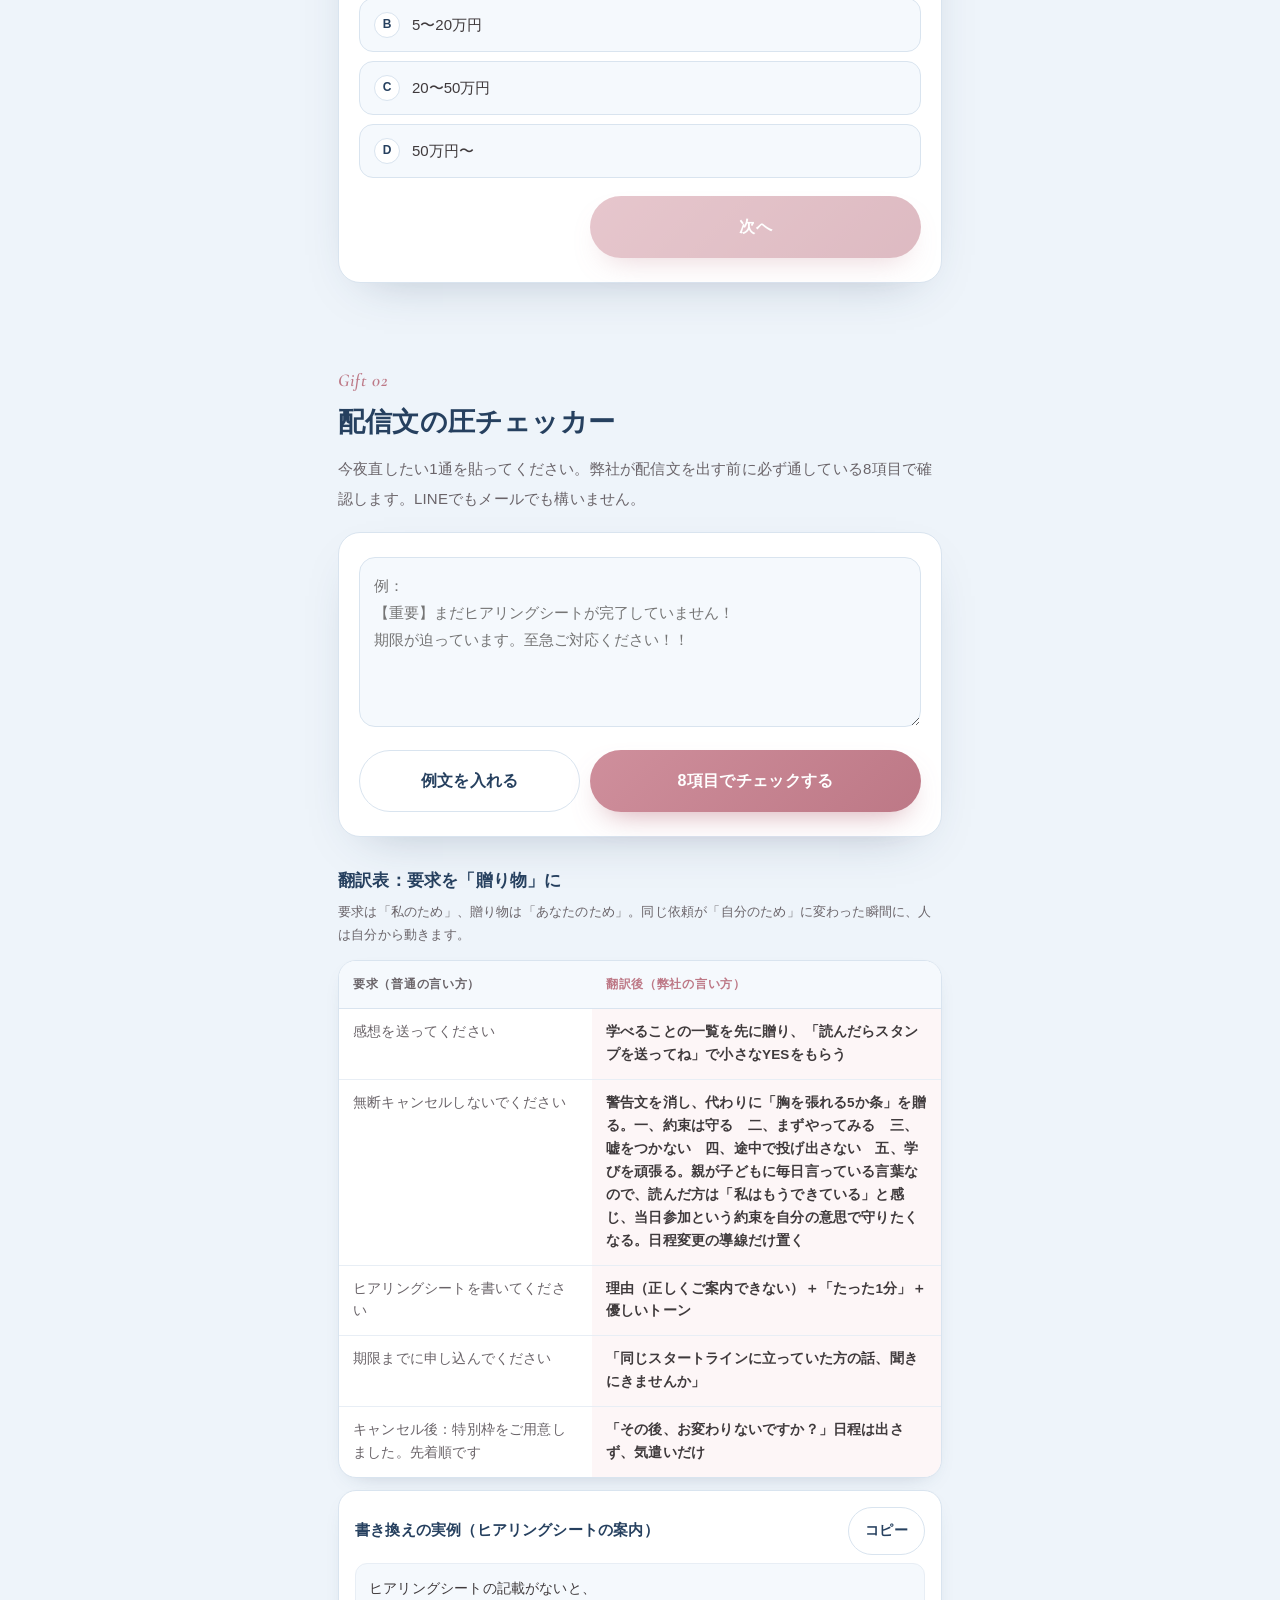
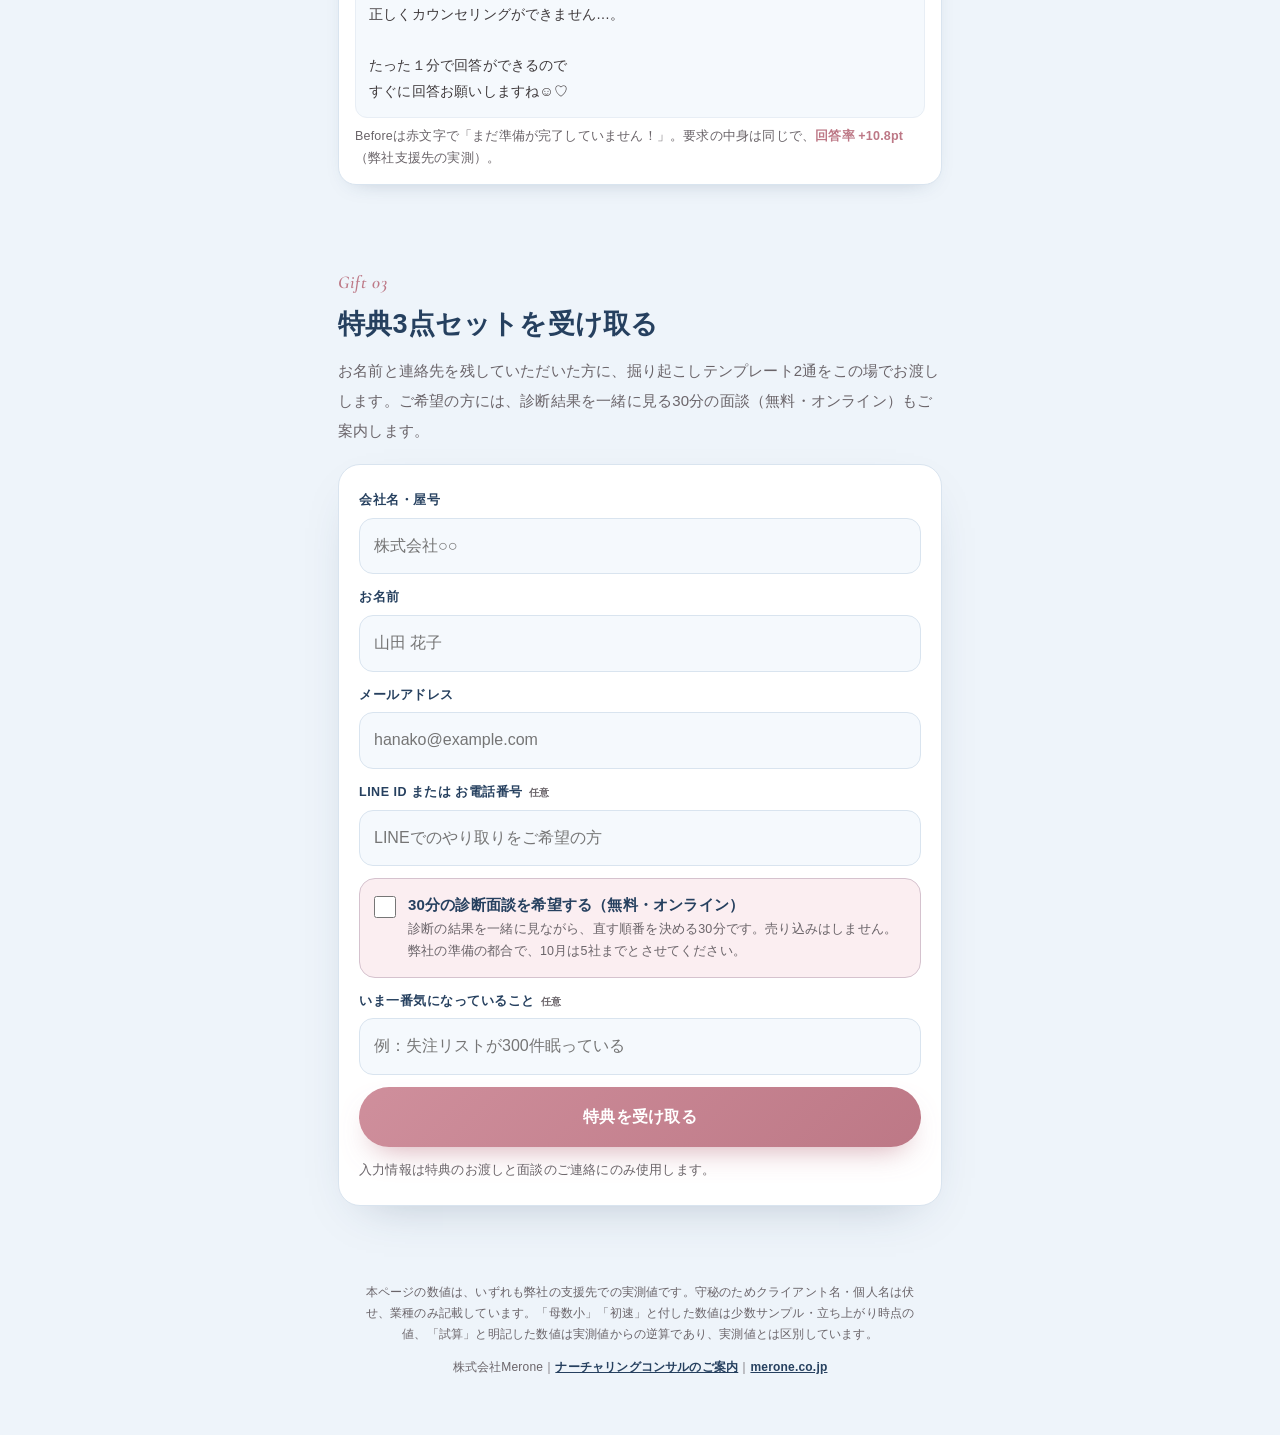
==== commit 1fc39a0f: "特典からスライドPDFを除外（テンプレ2通＋30分面談に変更） Co-Authored-By: Claude Fable 5.1 <noreply@anthropic.com>" ====
--- a/gift/index.html
+++ b/gift/index.html
@@ -229,8 +229,8 @@
       <div class="gift">
         <div class="no"><small>GIFT</small>03</div>
         <div>
-          <h3>掘り起こしテンプレート2通＋当日スライド＋30分の診断面談</h3>
-          <p>失注リストへの「気遣いの1通」と2通目、当日スライドのPDF。ご希望の方には、診断結果を一緒に見る30分の面談（無料）。</p>
+          <h3>掘り起こしテンプレート2通＋30分の診断面談</h3>
+          <p>失注リストへの「気遣いの1通」と、未返信の方への2通目。そのままコピーして使えます。ご希望の方には、診断結果を一緒に見る30分の面談（無料）。</p>
           <span class="pill pk">お名前を残していただいた方へ</span>
         </div>
       </div>
@@ -445,7 +445,7 @@
   <section id="gift3">
     <div class="eyebrow">Gift 03</div>
     <h2 class="sec-title">特典3点セットを受け取る</h2>
-    <p class="lead">お名前と連絡先を残していただいた方に、掘り起こしテンプレート2通と当日スライドをこの場でお渡しします。ご希望の方には、診断結果を一緒に見る30分の面談（無料・オンライン）もご案内します。</p>
+    <p class="lead">お名前と連絡先を残していただいた方に、掘り起こしテンプレート2通をこの場でお渡しします。ご希望の方には、診断結果を一緒に見る30分の面談（無料・オンライン）もご案内します。</p>
 
     <div class="card" style="margin-top:18px" id="formcard">
       <form class="form" id="leadform" novalidate>
@@ -468,7 +468,6 @@
         <p class="note" style="margin-top:8px" id="thanksnote">このページはブックマークしていただければ、いつでも戻ってこられます。面談をご希望の方には、2営業日以内に森川から日程を1〜2枠ご提案します。</p>
 
         <div class="dl">
-          <a href="slides.pdf" target="_blank" rel="noopener">当日スライド（PDF）<span>ひらく</span></a>
           <a href="../pamphlet/" target="_blank" rel="noopener">ナーチャリングコンサルのご案内<span>ひらく</span></a>
         </div>
 
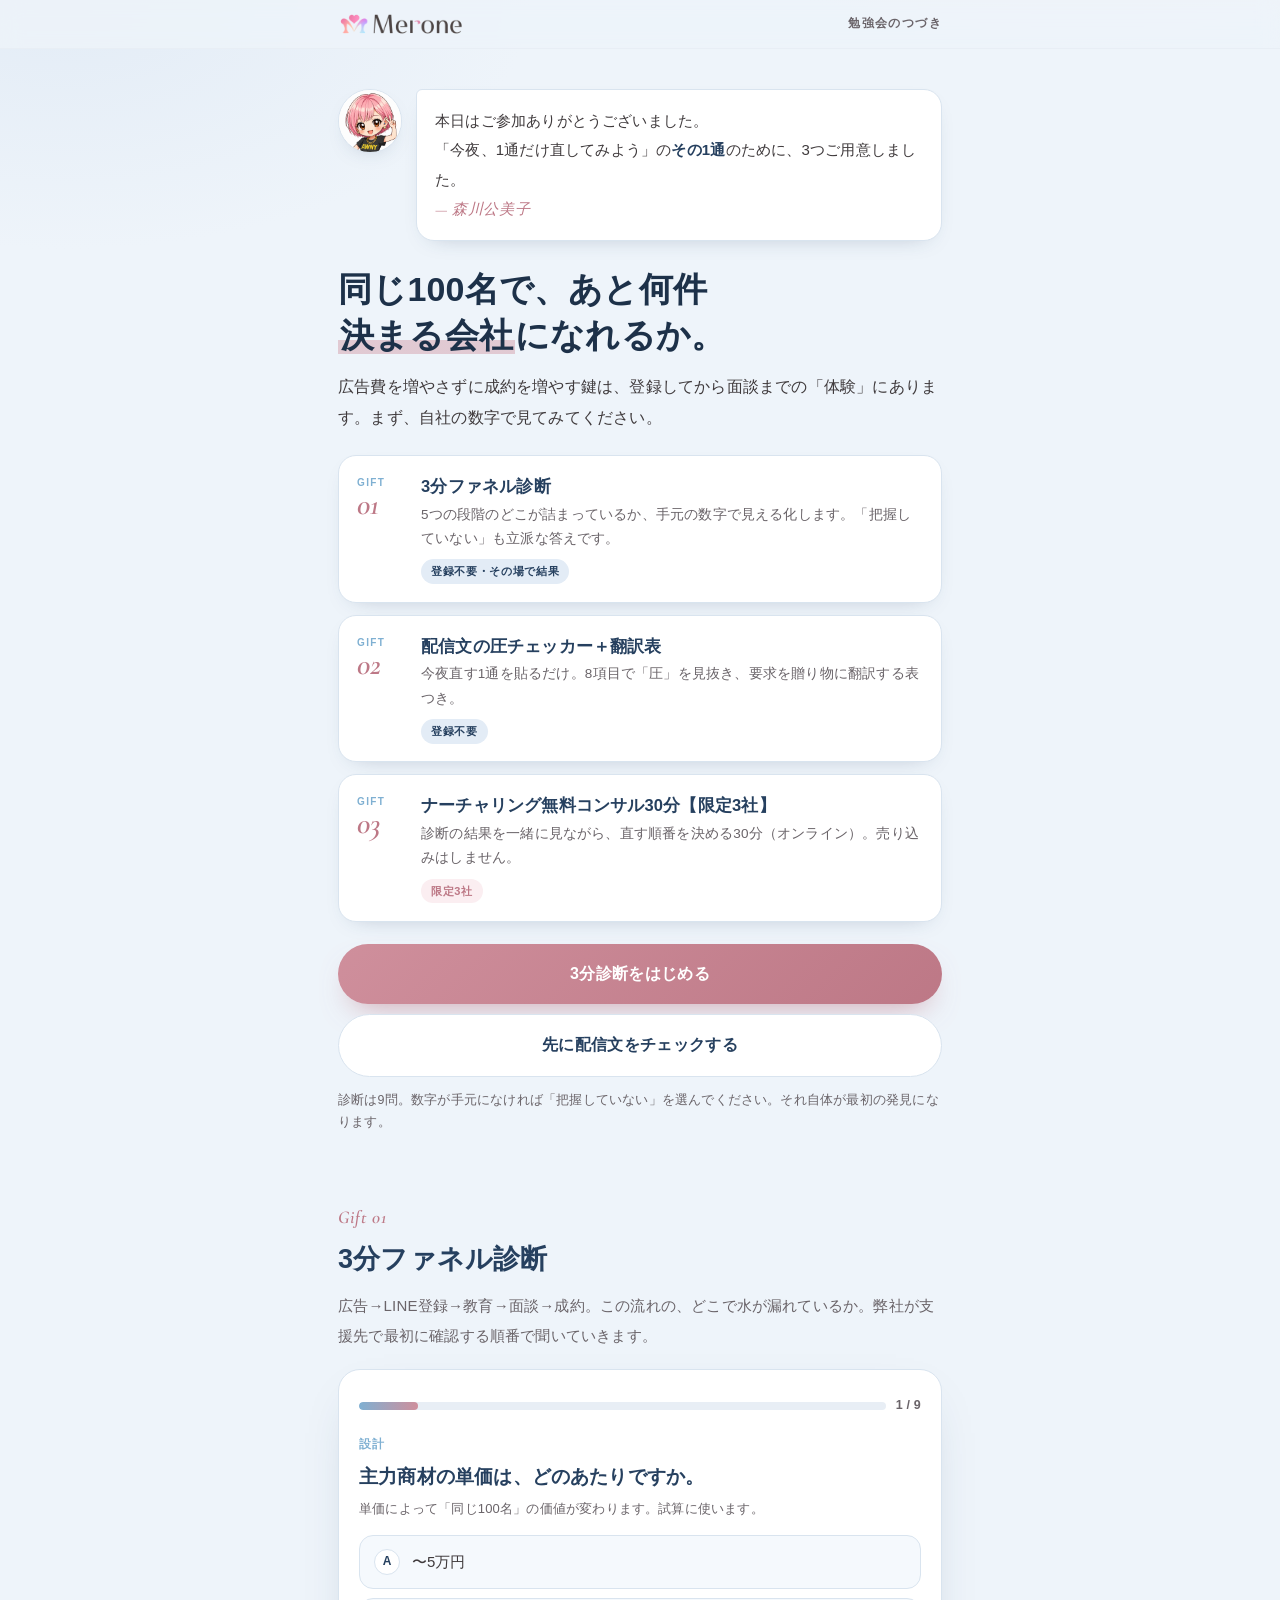
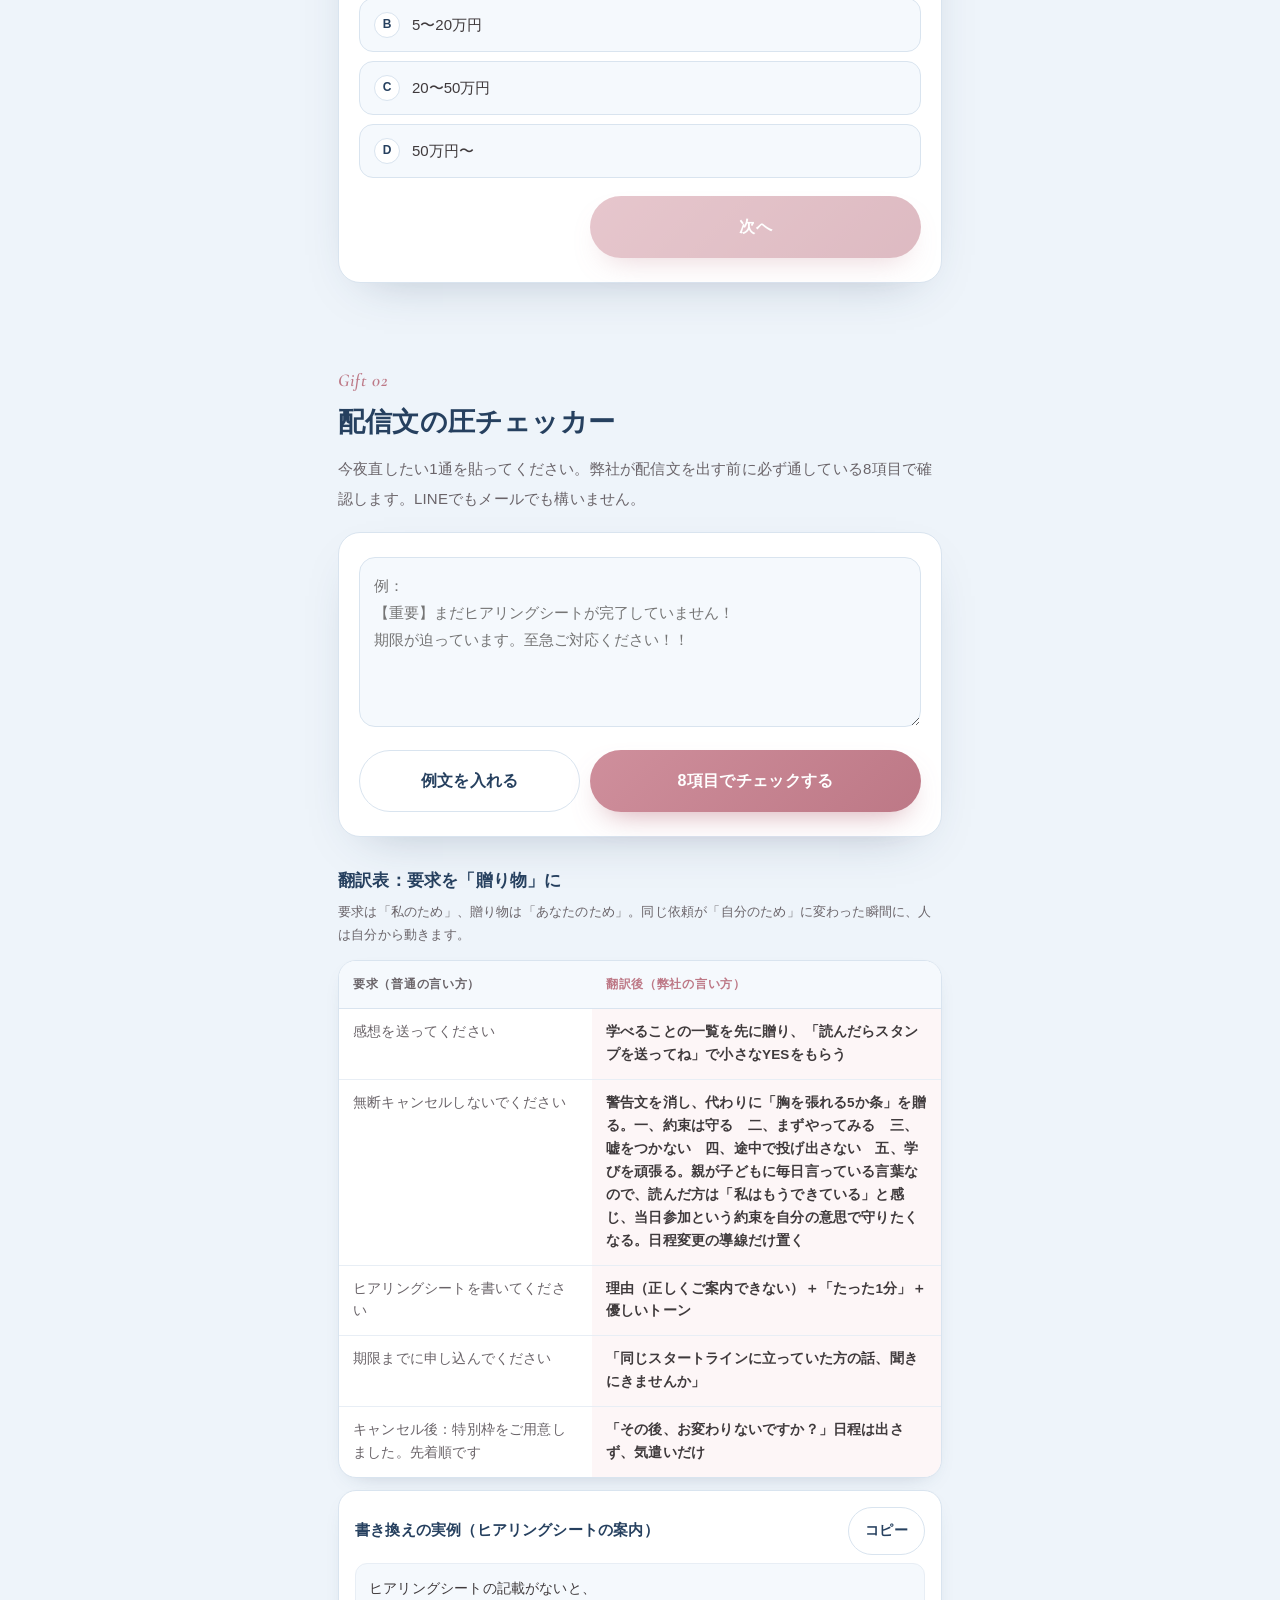
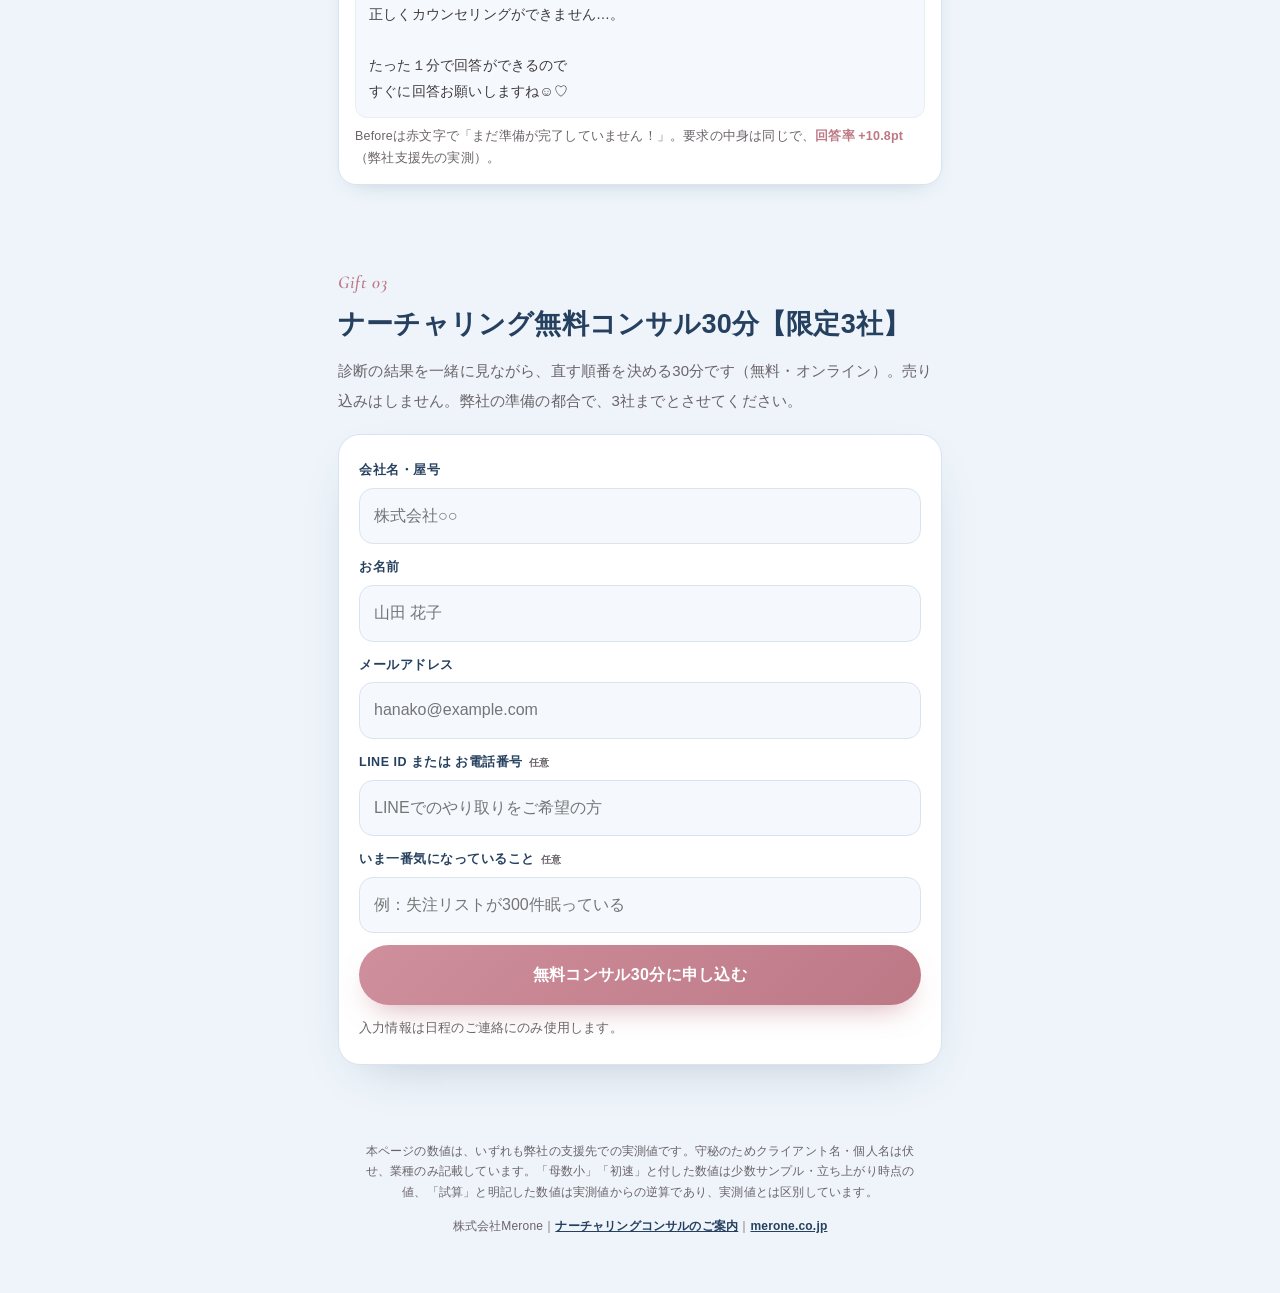
==== commit 4d1e57df: "特典3を「ナーチャリング無料コンサル30分【限定3社】」に変更（テンプレ配布・面談チェックを廃止、フォーム＝申込に統一） Co-Authored-By: Claude Fable 5.1 <norep" ====
--- a/gift/index.html
+++ b/gift/index.html
@@ -229,9 +229,9 @@
       <div class="gift">
         <div class="no"><small>GIFT</small>03</div>
         <div>
-          <h3>掘り起こしテンプレート2通＋30分の診断面談</h3>
-          <p>失注リストへの「気遣いの1通」と、未返信の方への2通目。そのままコピーして使えます。ご希望の方には、診断結果を一緒に見る30分の面談（無料）。</p>
-          <span class="pill pk">お名前を残していただいた方へ</span>
+          <h3>ナーチャリング無料コンサル30分【限定3社】</h3>
+          <p>診断の結果を一緒に見ながら、直す順番を決める30分（オンライン）。売り込みはしません。</p>
+          <span class="pill pk">限定3社</span>
         </div>
       </div>
     </div>
@@ -389,7 +389,7 @@
       <div class="culprit" id="culprit"></div>
 
       <div class="ctaline" style="margin-top:22px">
-        <a class="btn primary" href="#gift3">特典3点セットを受け取る</a>
+        <a class="btn primary" href="#gift3">無料コンサル30分に申し込む</a>
         <a class="btn ghost" href="#checker">配信文の圧チェッカーへ</a>
         <button class="btn ghost" type="button" id="redo">もう一度診断する</button>
       </div>
@@ -444,8 +444,8 @@
 <div class="wrap">
   <section id="gift3">
     <div class="eyebrow">Gift 03</div>
-    <h2 class="sec-title">特典3点セットを受け取る</h2>
-    <p class="lead">お名前と連絡先を残していただいた方に、掘り起こしテンプレート2通をこの場でお渡しします。ご希望の方には、診断結果を一緒に見る30分の面談（無料・オンライン）もご案内します。</p>
+    <h2 class="sec-title">ナーチャリング無料コンサル30分【限定3社】</h2>
+    <p class="lead">診断の結果を一緒に見ながら、直す順番を決める30分です（無料・オンライン）。売り込みはしません。弊社の準備の都合で、3社までとさせてください。</p>
 
     <div class="card" style="margin-top:18px" id="formcard">
       <form class="form" id="leadform" novalidate>
@@ -453,10 +453,9 @@
         <div class="fld"><label>お名前</label><input type="text" id="f_name" autocomplete="name" placeholder="山田 花子" required></div>
         <div class="fld"><label>メールアドレス</label><input type="email" id="f_mail" autocomplete="email" placeholder="hanako@example.com" required></div>
         <div class="fld"><label>LINE ID または お電話番号<small>任意</small></label><input type="text" id="f_line" placeholder="LINEでのやり取りをご希望の方"></div>
-        <label class="chkbox"><input type="checkbox" id="f_mendan"><div><div class="t">30分の診断面談を希望する（無料・オンライン）</div><div class="d">診断の結果を一緒に見ながら、直す順番を決める30分です。売り込みはしません。弊社の準備の都合で、10月は5社までとさせてください。</div></div></label>
         <div class="fld"><label>いま一番気になっていること<small>任意</small></label><input type="text" id="f_note" placeholder="例：失注リストが300件眠っている"></div>
-        <button class="btn primary" type="submit" id="send">特典を受け取る</button>
-        <div class="st" id="formst">入力情報は特典のお渡しと面談のご連絡にのみ使用します。</div>
+        <button class="btn primary" type="submit" id="send">無料コンサル30分に申し込む</button>
+        <div class="st" id="formst">入力情報は日程のご連絡にのみ使用します。</div>
       </form>
     </div>
 
@@ -464,62 +463,12 @@
     <div class="thanks" id="thanks">
       <div class="card">
         <div class="eyebrow" style="margin-bottom:2px">Thank you</div>
-        <h3 style="font-size:20px;color:var(--navy);font-weight:900;line-height:1.5">ありがとうございます。<br>特典はこの下に、そのまま置いておきます。</h3>
-        <p class="note" style="margin-top:8px" id="thanksnote">このページはブックマークしていただければ、いつでも戻ってこられます。面談をご希望の方には、2営業日以内に森川から日程を1〜2枠ご提案します。</p>
-
+        <h3 style="font-size:20px;color:var(--navy);font-weight:900;line-height:1.5">お申し込み、ありがとうございます。</h3>
+        <p class="note" style="margin-top:8px" id="thanksnote">限定3社のため、お受けできるかどうかを含めて、2営業日以内に森川からご連絡します。日程は1〜2枠ご提案しますので、合う枠をお選びください。</p>
         <div class="dl">
           <a href="../pamphlet/" target="_blank" rel="noopener">ナーチャリングコンサルのご案内<span>ひらく</span></a>
-        </div>
-
-        <h3 style="font-size:16px;color:var(--navy);font-weight:800;margin-top:22px">掘り起こしテンプレート：2通で止める・3択で聞く</h3>
-        <p class="note">{お名前}を差し替えてお使いください。1通目は日程を出さず、気遣いと3択だけ。2通目は未返信の方にだけ。それ以上は追わず、返信があった方とだけ会話します。</p>
-
-        <div class="tpl">
-          <div class="h"><b>1通目：個別のお声がけ（3択）</b><button class="btn sm ghost" type="button" data-copy="tpl1">コピー</button></div>
-<pre id="tpl1">{お名前}さん！その後気になったので、個別にお声がけさせていただきました☺️
-
-先日はご都合が合わず、お話しする機会ができずに
-{お名前}さんがお元気だったか、実は気になっていました。。
-
-今月、{ご案内したい内容}を行っているのですが、
-{お名前}さんはご興味ありますか？？
-
-番号で教えてくださいませっ💡
-
-① 興味がある！！
-② 日程次第です。。！
-③ 今はあまり興味がない</pre>
-          <div class="m">③の逃げ道を置くから、返信できます。返信後の3通目は作り置きせず、いただいた返信を見てそのつど書きます。日程を提案するときは<b>1〜2枠だけ</b>（弊社実測：勝ち型は平均1.5枠、22枠の羅列は選べません）。</div>
-        </div>
-
-        <div class="tpl">
-          <div class="h"><b>2通目：2日後・未返信の方だけ</b><button class="btn sm ghost" type="button" data-copy="tpl2">コピー</button></div>
-<pre id="tpl2">{お名前}さん、ちなみに{○}日前にお送りしたメッセージって、届いておりますか。。？
-
-ご返信がなかったので、配信エラーかな…と、心配になってご連絡してしまいました💦</pre>
-          <div class="m">これで返信がなければ追いません。</div>
-        </div>
-
-        <div class="tpl">
-          <div class="h"><b>キャンセル直後：共感の一言</b><button class="btn sm ghost" type="button" data-copy="tpl3">コピー</button></div>
-<pre id="tpl3">{お名前}さん、その後お変わりないですか？
-先日はお会いできず残念でしたが、何よりお身体が一番ですので、どうぞご無理なさらないでくださいね。</pre>
-          <div class="m">日程の話はしません。弊社支援先では「お子さまの体調、大丈夫でしたか？」の一言で<b>返信率100%</b>（3件中3件・母数小）。追撃型（特別枠・ラストチャンス）は9件中0件でした。</div>
-        </div>
-
-        <h3 style="font-size:16px;color:var(--navy);font-weight:800;margin-top:22px">配信文を出す前の8項目</h3>
-        <div class="tpl">
-          <div class="h"><b>圧チェック8項目</b><button class="btn sm ghost" type="button" data-copy="tpl8">コピー</button></div>
-<pre id="tpl8">□ 1通の中に、お願いが2つ以上ないか
-□ 警告語（まだ・無断・ラスト・先着・至急・絶対）がないか
-□ 赤文字や「！」の連続など、強調が過剰でないか
-□ 所要時間（2秒・1分）が書いてあるか
-□ 「なぜ」が説明されているか
-□ 250〜300字以内か（スクロール不要か）
-□ 同じ絵文字を2回使っていないか
-□ 日付と曜日が合っているか（声に出して読んで違和感がないか）</pre>
-        </div>
-
+          <a href="#checker">配信文の圧チェッカーをもう一度使う<span>もどる</span></a>
+        </div>
         <div class="ctaline">
           <a class="btn ghost" href="#top">ページの先頭へ</a>
         </div>
@@ -781,14 +730,13 @@
     var row={
       run_id:'nurture-gift', task_key:'l_'+Date.now()+'_'+Math.floor(Math.random()*1000000), done:true,
       owner_depts:'nurture-gift', owner_members:name.slice(0,40),
-      memo:JSON.stringify({v:1,name:name,company:company,mail:mail,line:$('f_line').value.trim(),mendan:$('f_mendan').checked,src:SRC,price:(A.price||''),diag:DIAG,note:$('f_note').value.trim(),at:new Date().toISOString(),ua:navigator.userAgent.slice(0,120)}),
+      memo:JSON.stringify({v:1,name:name,company:company,mail:mail,line:$('f_line').value.trim(),mendan:true,src:SRC,price:(A.price||''),diag:DIAG,note:$('f_note').value.trim(),at:new Date().toISOString(),ua:navigator.userAgent.slice(0,120)}),
       link_url:'', updated_at:new Date().toISOString()
     };
     $('send').disabled=true; st.className='st'; st.textContent='送信しています…';
     function showThanks(sent){
       $('formcard').classList.add('hidden'); $('thanks').classList.add('on');
-      if(!sent){ $('thanksnote').innerHTML='通信の不具合で送信が完了できませんでした。お手数ですが、特典はこのままお持ち帰りください。面談をご希望の場合は <a href="https://merone.co.jp" target="_blank" rel="noopener">merone.co.jp</a> からご連絡ください。'; }
-      else if(!$('f_mendan').checked){ $('thanksnote').textContent='このページはブックマークしていただければ、いつでも戻ってこられます。面談をご希望になった場合も、このページからいつでもお申し出いただけます。'; }
+      if(!sent){ $('thanksnote').innerHTML='通信の不具合で送信が完了できませんでした。お手数ですが、<a href="https://merone.co.jp" target="_blank" rel="noopener">merone.co.jp</a> からご連絡ください。'; }
       setTimeout(function(){ document.getElementById('gift3').scrollIntoView({behavior:'smooth',block:'start'}); },50);
     }
     if(DEMO){ showThanks(true); return; }
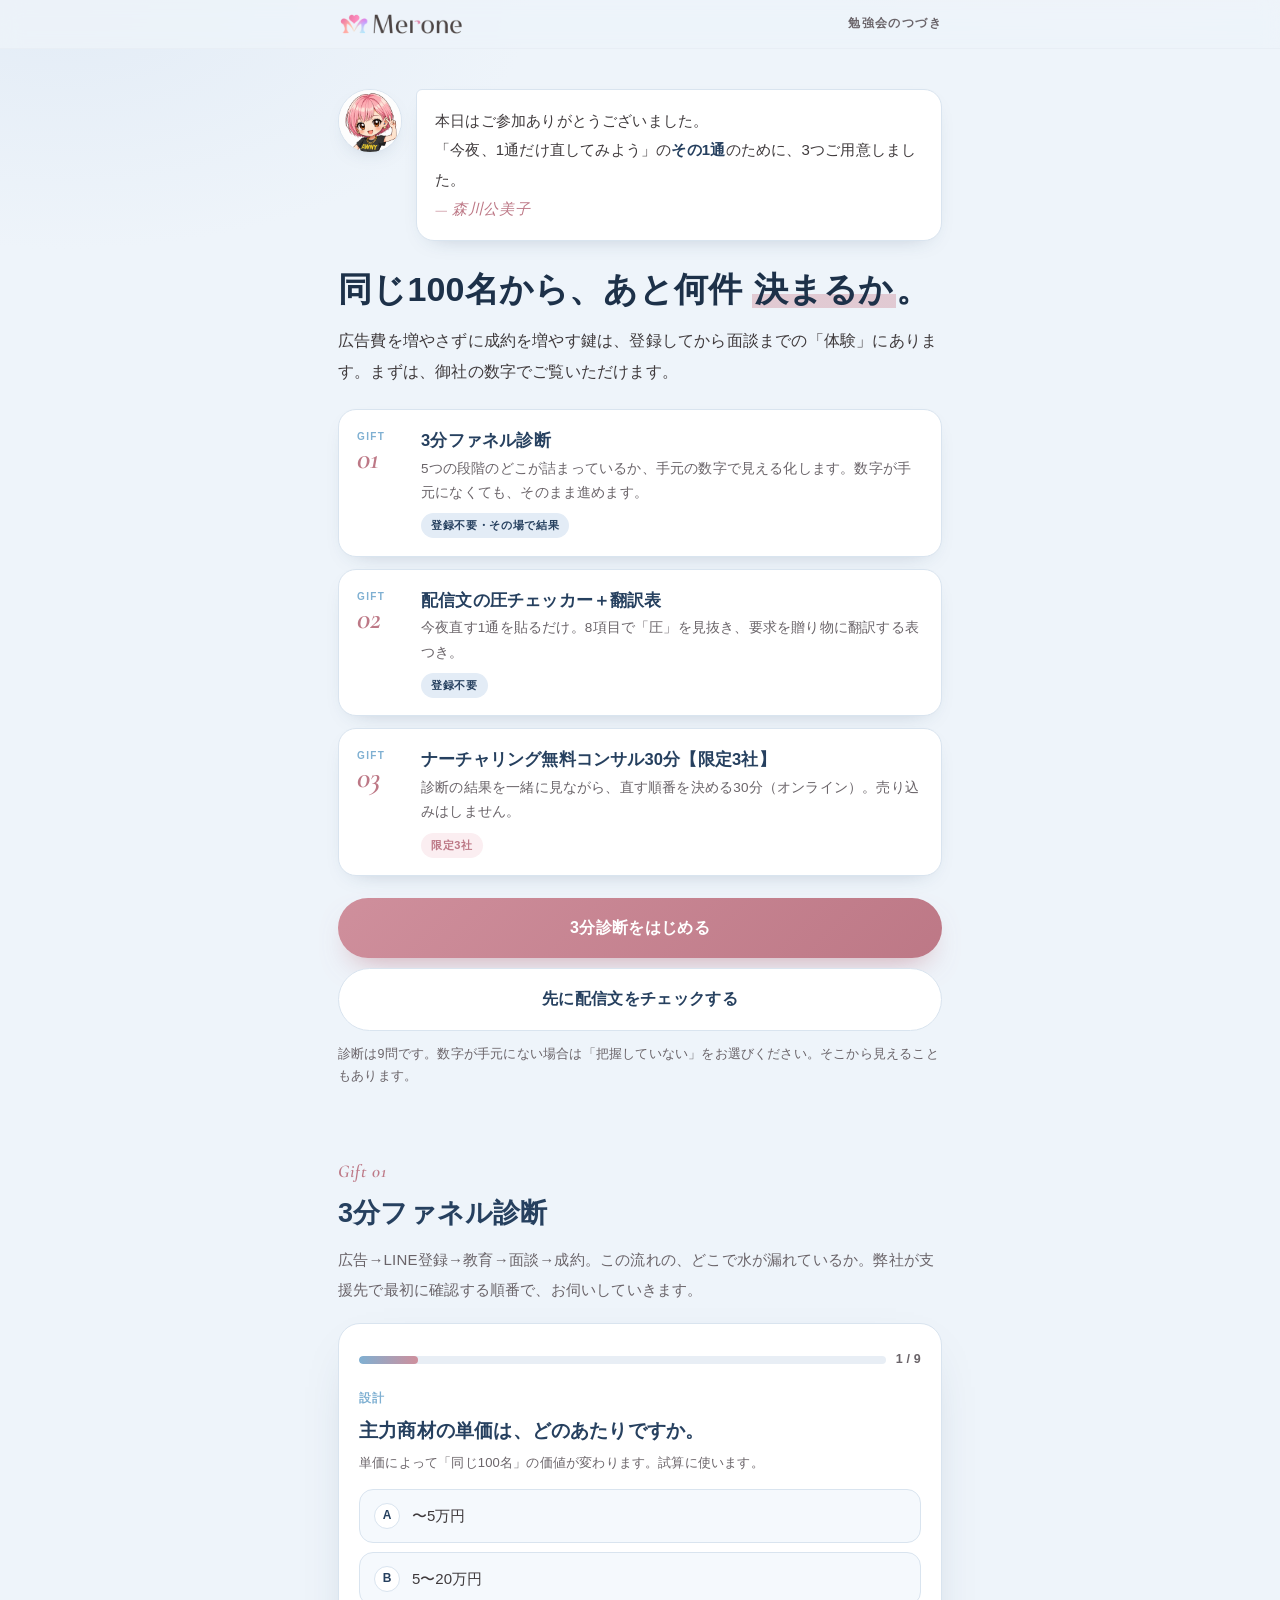
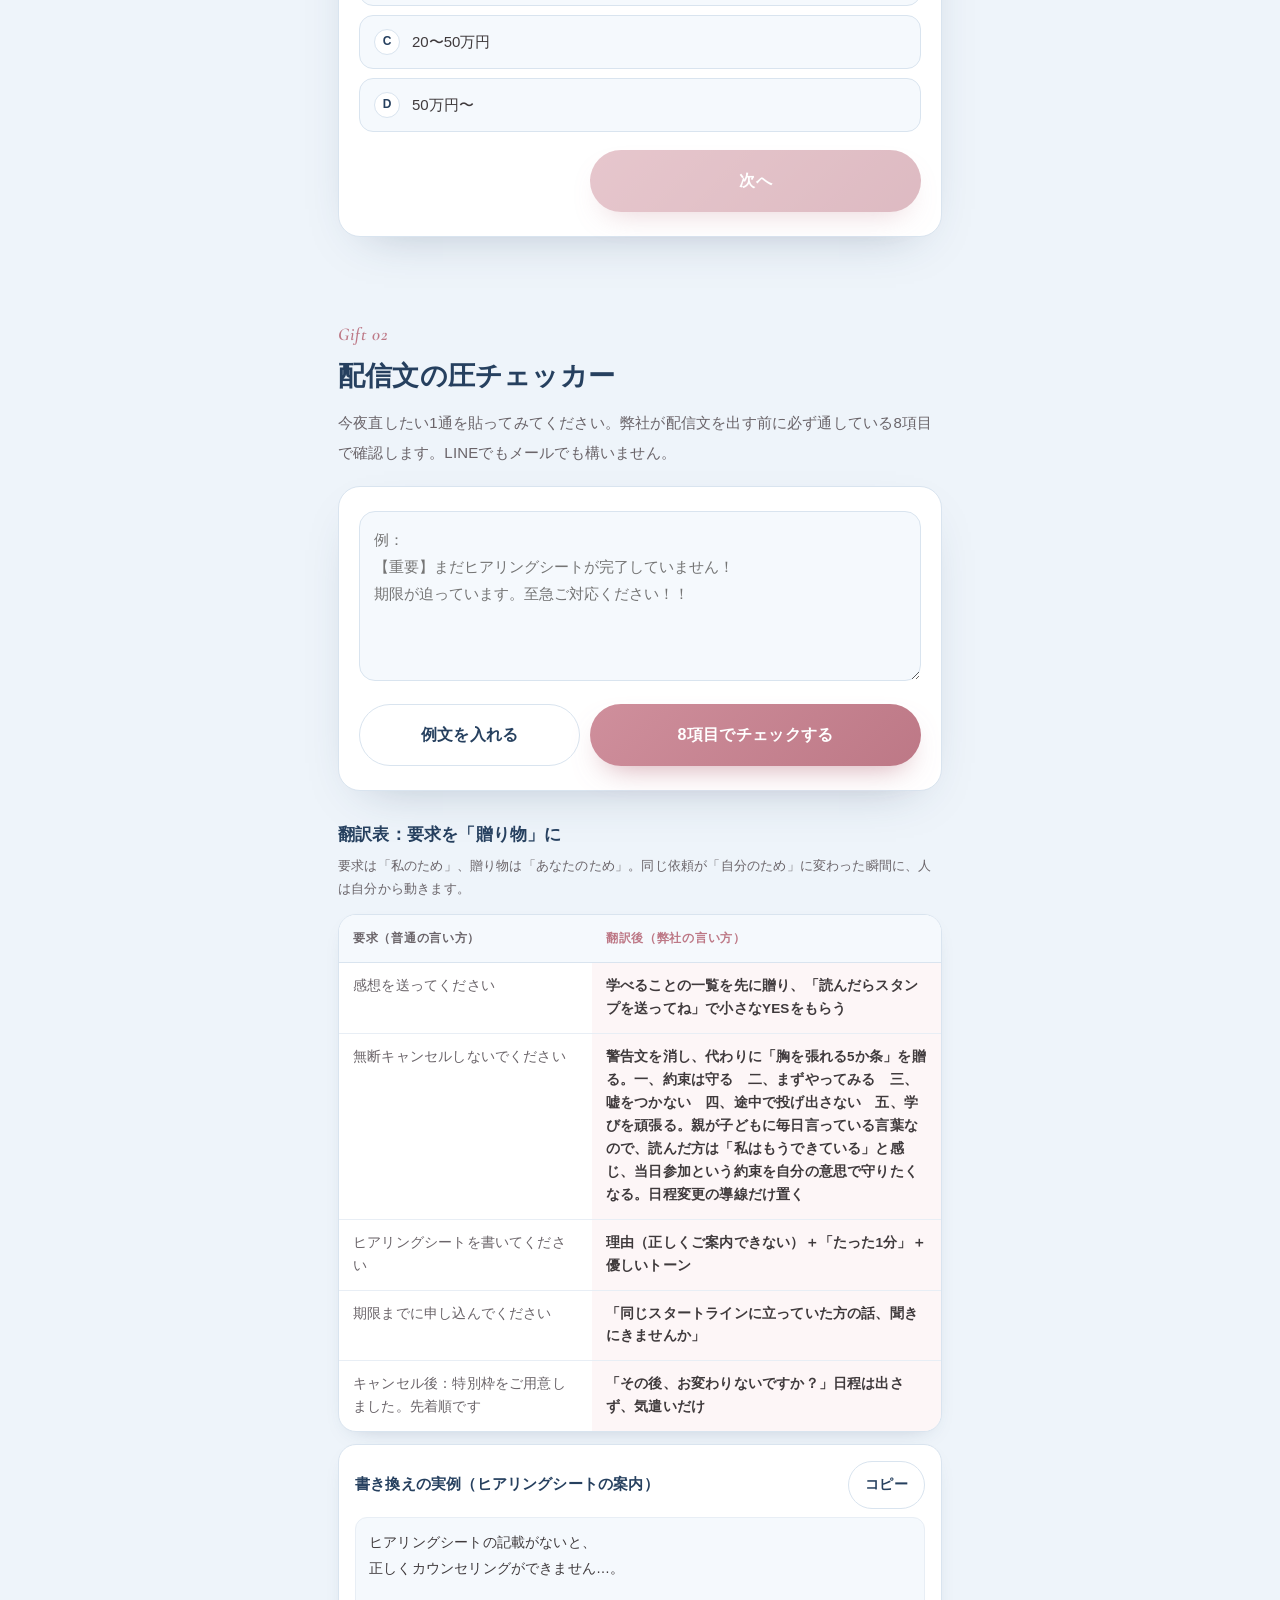
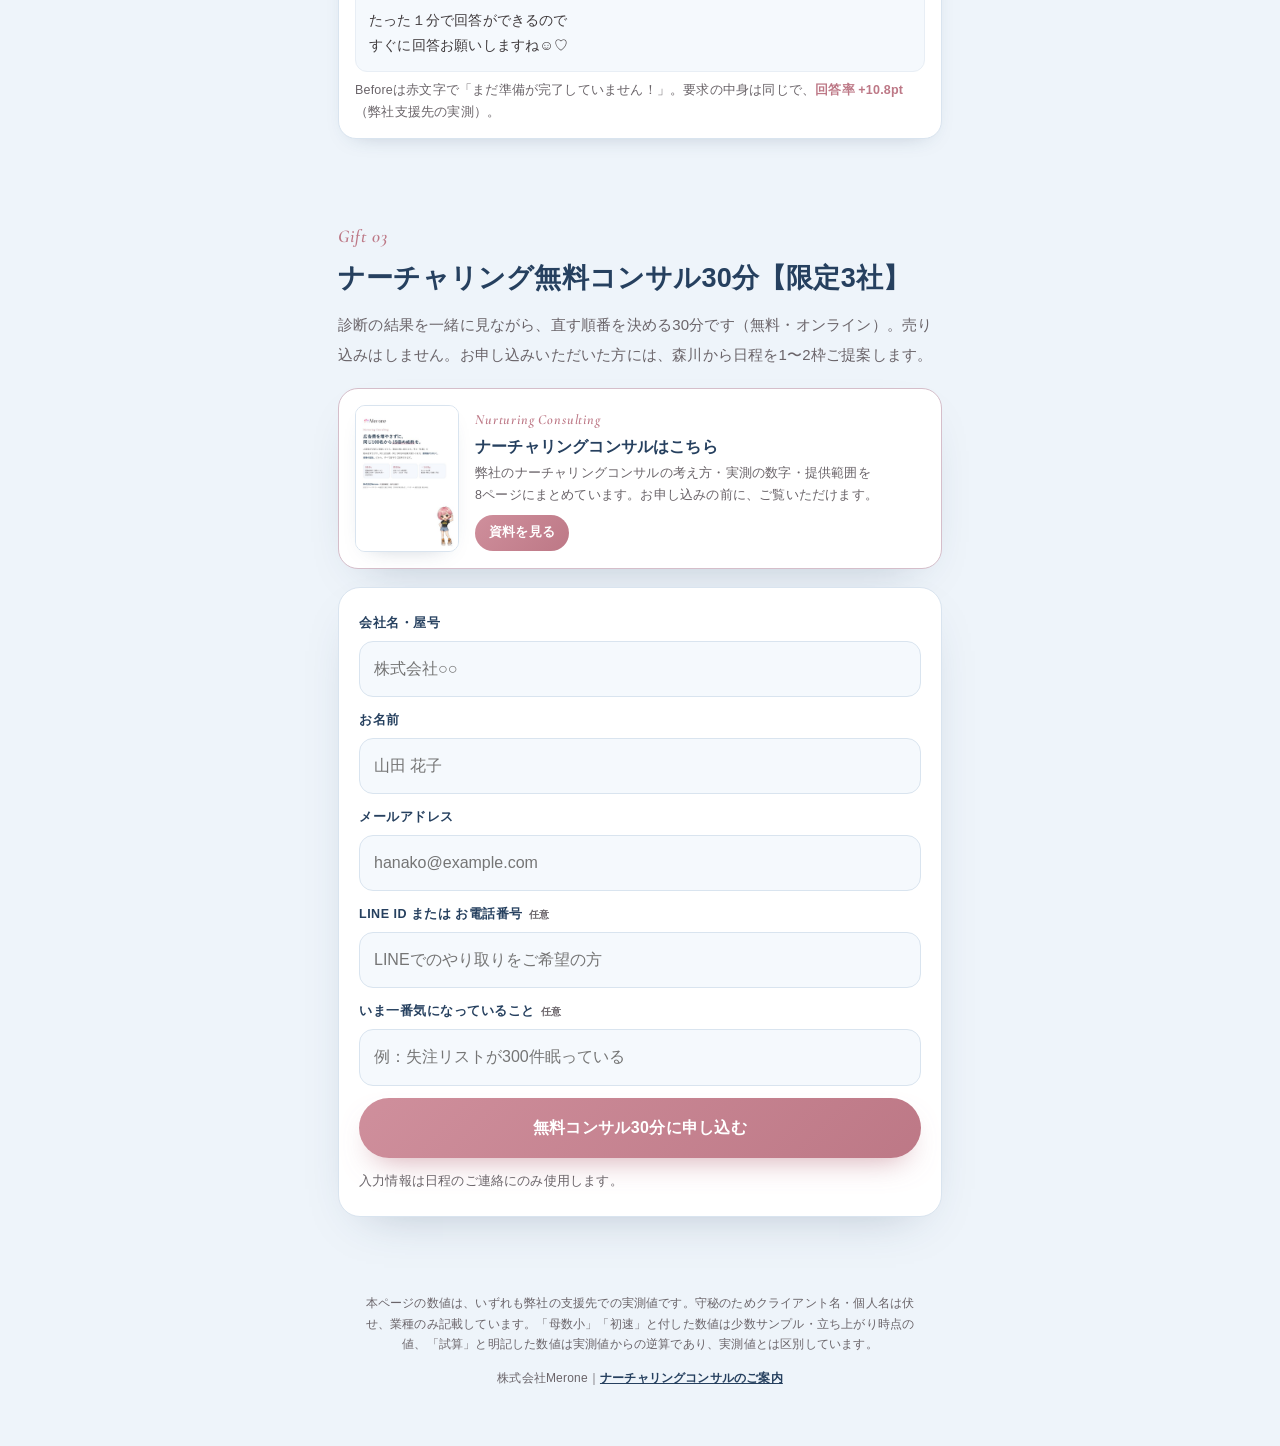
==== commit 32c630a9: "口調の全面見直し（上から目線の表現を修正）／merone.co.jpリンクを削除／申込上部とお礼画面にパンフ導線を追加／面談は申込全員に Co-Authored-By: Claude Fable 5." ====
--- a/gift/index.html
+++ b/gift/index.html
@@ -6,7 +6,7 @@
 <meta name="color-scheme" content="light only">
 <meta name="robots" content="noindex,nofollow">
 <title>3分ファネル診断｜株式会社Merone</title>
-<meta name="description" content="勉強会の続きとして。自社のファネルのどこが詰まっているかを3分で見える化する診断、配信文の圧チェッカー、掘り起こしテンプレートをご用意しました。">
+<meta name="description" content="勉強会の続きとして。自社のファネルのどこが詰まっているかを3分で見える化する診断、配信文の圧チェッカー、ナーチャリング無料コンサル30分【限定3社】をご用意しました。">
 <link rel="preconnect" href="https://fonts.googleapis.com">
 <link rel="preconnect" href="https://fonts.gstatic.com" crossorigin>
 <link href="https://fonts.googleapis.com/css2?family=Cormorant+Garamond:ital,wght@0,500;0,600;1,500&display=swap" rel="stylesheet">
@@ -94,6 +94,7 @@
 .nav{display:flex;gap:10px;margin-top:18px}
 .nav .btn{flex:1}
 .nav .btn.ghost{flex:.6}
+@media(max-width:560px){#checker .nav{flex-direction:column}#checker .nav .btn{flex:none;width:100%}}
 
 /* result */
 .res{display:none}.res.on{display:block;animation:fade .3s ease}
@@ -158,6 +159,14 @@
 table.tr td.them{color:var(--ink-soft);width:42%}
 table.tr td.us{background:color-mix(in srgb,var(--pink-soft) 55%,transparent);font-weight:600;color:var(--ink)}
 
+/* pamphlet block */
+.pamph{display:grid;grid-template-columns:104px 1fr;gap:16px;align-items:center;background:var(--panel);border:1.5px solid color-mix(in srgb,var(--pink) 45%,var(--line));border-radius:20px;padding:16px 16px;box-shadow:var(--shadow);text-decoration:none;color:inherit;margin-top:18px}
+.pamph img{width:104px;height:auto;border-radius:10px;border:1px solid var(--line);box-shadow:var(--shadow-sm)}
+.pamph .e{font-family:"Cormorant Garamond",serif;font-style:italic;font-size:14px;color:var(--pink-deep);font-weight:600;letter-spacing:.06em}
+.pamph .t{font-size:16px;font-weight:900;color:var(--navy);line-height:1.5;margin-top:2px;word-break:auto-phrase;overflow-wrap:anywhere}
+.pamph .d{font-size:12.5px;color:var(--ink-soft);line-height:1.75;margin-top:4px;word-break:auto-phrase;overflow-wrap:anywhere}
+.pamph .go{display:inline-block;margin-top:8px;font-size:12.5px;font-weight:800;color:#fff;background:linear-gradient(135deg,var(--pink),var(--pink-deep));padding:6px 14px;border-radius:999px}
+@media(max-width:420px){.pamph{grid-template-columns:84px 1fr;gap:12px;padding:14px}.pamph img{width:84px}}
 /* form */
 .form{display:flex;flex-direction:column;gap:12px}
 .fld label{display:block;font-size:12.5px;font-weight:800;color:var(--navy);margin-bottom:5px;letter-spacing:.04em}
@@ -206,15 +215,15 @@
       <div class="avatar"><img src="img/char-head.png" alt=""></div>
       <div class="bubble">本日はご参加ありがとうございました。<br>「今夜、1通だけ直してみよう」の<b>その1通</b>のために、3つご用意しました。<br><span class="serif" style="color:var(--pink-deep);font-size:15px">— 森川公美子</span></div>
     </div>
-    <h1>同じ100名で、<br class="mob">あと何件 <span class="hl">決まる会社</span>に<br class="mob">なれるか。</h1>
-    <p class="sub">広告費を増やさずに成約を増やす鍵は、登録してから面談までの「体験」にあります。まず、自社の数字で見てみてください。</p>
+    <h1>同じ100名から、<br class="mob">あと何件 <span class="hl">決まるか</span>。</h1>
+    <p class="sub">広告費を増やさずに成約を増やす鍵は、登録してから面談までの「体験」にあります。まずは、御社の数字でご覧いただけます。</p>
 
     <div class="gifts">
       <div class="gift">
         <div class="no"><small>GIFT</small>01</div>
         <div>
           <h3>3分ファネル診断</h3>
-          <p>5つの段階のどこが詰まっているか、手元の数字で見える化します。「把握していない」も立派な答えです。</p>
+          <p>5つの段階のどこが詰まっているか、手元の数字で見える化します。数字が手元になくても、そのまま進めます。</p>
           <span class="pill">登録不要・その場で結果</span>
         </div>
       </div>
@@ -240,7 +249,7 @@
       <a class="btn primary" href="#diag">3分診断をはじめる</a>
       <a class="btn ghost" href="#checker">先に配信文をチェックする</a>
     </div>
-    <p class="note" style="margin-top:12px">診断は9問。数字が手元になければ「把握していない」を選んでください。それ自体が最初の発見になります。</p>
+    <p class="note" style="margin-top:12px">診断は9問です。数字が手元にない場合は「把握していない」をお選びください。そこから見えることもあります。</p>
   </section>
 </div>
 
@@ -249,7 +258,7 @@
   <section id="diag">
     <div class="eyebrow">Gift 01</div>
     <h2 class="sec-title">3分ファネル診断</h2>
-    <p class="lead">広告→LINE登録→教育→面談→成約。この流れの、どこで水が漏れているか。弊社が支援先で最初に確認する順番で聞いていきます。</p>
+    <p class="lead">広告→LINE登録→教育→面談→成約。この流れの、どこで水が漏れているか。弊社が支援先で最初に確認する順番で、お伺いしていきます。</p>
 
     <div class="card" style="margin-top:18px" id="quiz">
       <div class="progress"><div class="bar"><i id="pbar"></i></div><div class="n" id="pnum">1 / 9</div></div>
@@ -293,7 +302,7 @@
       <div class="q" data-q="close">
         <div class="stage">面談</div>
         <h3>面談のうち、成約は何件ですか。</h3>
-        <div class="why">決着ベース（成約と失注が決まったもの）で。口頭の合意は数えません。</div>
+        <div class="why">決着ベース（成約と失注が決まったもの）でお願いします。口頭の合意は含めずにお考えください。</div>
         <div class="numrow"><input type="number" inputmode="numeric" min="0" placeholder="例：4" id="in_close"><span class="unit">件／月</span></div>
         <div class="opts">
           <button class="opt" data-v="unknown"><span class="k">?</span>把握していない</button>
@@ -304,7 +313,7 @@
       <div class="q" data-q="lt">
         <div class="stage">面談</div>
         <h3>予約から面談当日まで、平均で何日あいていますか。</h3>
-        <div class="why">「来たい気持ち」は1週間もちません。枠の見せ方だけで実施率が動きます。</div>
+        <div class="why">弊社の実測では、「来たい気持ち」は1週間もちませんでした。枠の見せ方だけで実施率が動きます。</div>
         <div class="opts">
           <button class="opt" data-v="3"><span class="k">A</span>3日以内</button>
           <button class="opt" data-v="7"><span class="k">B</span>4〜7日</button>
@@ -317,7 +326,7 @@
       <div class="q" data-q="msgs">
         <div class="stage">配信</div>
         <h3>登録から24時間のあいだに、自動で届く配信は何通ですか。</h3>
-        <div class="why">登録12時間で5通届く設計は、相手から見れば「追われている」状態です。</div>
+        <div class="why">登録12時間で5通届く設計は、相手から見ると「追われている」と感じられやすい設計です。</div>
         <div class="opts">
           <button class="opt" data-v="0"><span class="k">A</span>0通（自動配信はない）</button>
           <button class="opt" data-v="2"><span class="k">B</span>1〜2通</button>
@@ -373,7 +382,7 @@
     <div class="res" id="result">
       <div class="hundred">
         <div class="eyebrow" style="margin-bottom:2px">Your 100</div>
-        <h3>あなたの会社に100名入ったとき、何件決まりますか。</h3>
+        <h3>御社に100名入ったとき、何件決まりますか。</h3>
         <div class="cap">同じ100名、同じ広告費。違うのは「入ってから面談までの体験」だけです。</div>
         <div class="bars">
           <div class="brow now"><div class="l">いまの<br>御社</div><div class="track"><i id="bar_now"></i></div><div class="v" id="v_now">—</div></div>
@@ -402,7 +411,7 @@
   <section id="checker">
     <div class="eyebrow">Gift 02</div>
     <h2 class="sec-title">配信文の圧チェッカー</h2>
-    <p class="lead">今夜直したい1通を貼ってください。弊社が配信文を出す前に必ず通している8項目で確認します。LINEでもメールでも構いません。</p>
+    <p class="lead">今夜直したい1通を貼ってみてください。弊社が配信文を出す前に必ず通している8項目で確認します。LINEでもメールでも構いません。</p>
     <div class="card" style="margin-top:18px">
       <textarea id="msg" placeholder="例：
 【重要】まだヒアリングシートが完了していません！
@@ -445,7 +454,17 @@
   <section id="gift3">
     <div class="eyebrow">Gift 03</div>
     <h2 class="sec-title">ナーチャリング無料コンサル30分【限定3社】</h2>
-    <p class="lead">診断の結果を一緒に見ながら、直す順番を決める30分です（無料・オンライン）。売り込みはしません。弊社の準備の都合で、3社までとさせてください。</p>
+    <p class="lead">診断の結果を一緒に見ながら、直す順番を決める30分です（無料・オンライン）。売り込みはしません。お申し込みいただいた方には、森川から日程を1〜2枠ご提案します。</p>
+
+    <a class="pamph" href="../pamphlet/" target="_blank" rel="noopener">
+      <img src="img/pamphlet-cover.jpg" alt="ナーチャリングコンサルティングのご案内 表紙">
+      <div>
+        <div class="e">Nurturing Consulting</div>
+        <div class="t">ナーチャリングコンサルはこちら</div>
+        <div class="d">弊社のナーチャリングコンサルの考え方・実測の数字・提供範囲を8ページにまとめています。お申し込みの前に、ご覧いただけます。</div>
+        <span class="go">資料を見る</span>
+      </div>
+    </a>
 
     <div class="card" style="margin-top:18px" id="formcard">
       <form class="form" id="leadform" novalidate>
@@ -464,9 +483,17 @@
       <div class="card">
         <div class="eyebrow" style="margin-bottom:2px">Thank you</div>
         <h3 style="font-size:20px;color:var(--navy);font-weight:900;line-height:1.5">お申し込み、ありがとうございます。</h3>
-        <p class="note" style="margin-top:8px" id="thanksnote">限定3社のため、お受けできるかどうかを含めて、2営業日以内に森川からご連絡します。日程は1〜2枠ご提案しますので、合う枠をお選びください。</p>
+        <p class="note" style="margin-top:8px" id="thanksnote">2営業日以内に、森川から日程を1〜2枠ご提案します。合う枠をお選びいただければ、そのまま確定です。</p>
+        <a class="pamph" href="../pamphlet/" target="_blank" rel="noopener" style="margin-top:16px">
+          <img src="img/pamphlet-cover.jpg" alt="ナーチャリングコンサルティングのご案内 表紙">
+          <div>
+            <div class="e">Nurturing Consulting</div>
+            <div class="t">当日までに、ナーチャリングコンサルの資料をご覧ください</div>
+            <div class="d">考え方・実測の数字・提供範囲を8ページにまとめています。面談では、この資料と診断結果をもとにお話しします。</div>
+            <span class="go">資料を見る</span>
+          </div>
+        </a>
         <div class="dl">
-          <a href="../pamphlet/" target="_blank" rel="noopener">ナーチャリングコンサルのご案内<span>ひらく</span></a>
           <a href="#checker">配信文の圧チェッカーをもう一度使う<span>もどる</span></a>
         </div>
         <div class="ctaline">
@@ -479,7 +506,7 @@
 
 <footer>
   <div class="note">本ページの数値は、いずれも弊社の支援先での実測値です。守秘のためクライアント名・個人名は伏せ、業種のみ記載しています。「母数小」「初速」と付した数値は少数サンプル・立ち上がり時点の値、「試算」と明記した数値は実測値からの逆算であり、実測値とは区別しています。</div>
-  <div>株式会社Merone｜<a href="../pamphlet/">ナーチャリングコンサルのご案内</a>｜<a href="https://merone.co.jp" target="_blank" rel="noopener">merone.co.jp</a></div>
+  <div>株式会社Merone｜<a href="../pamphlet/">ナーチャリングコンサルのご案内</a></div>
 </footer>
 
 <script>
@@ -548,7 +575,7 @@
     {k:'horiokoshi',nm:'掘り起こし',en:'RE-ENGAGE'}
   ];
   var CUL={
-    sekkei:{t:'矢印に、数字が置けていません',why:'置けない矢印が「見えていない場所」です。多くの会社で、登録と面談のあいだが誰の仕事でもなくなり、そこでリストが眠ります。数字がないと、直す順番も決められません。',step:'登録→面談、面談→成約。この2つの率を、今週出す',proof:'<b>S社</b>（女性向けキャリアスクール）：登録後の体験を組み直し、面談予約 <b>240名/月 → 929名/月</b>（導入半年）。広告費は増やしていません。'},
+    sekkei:{t:'矢印に、まだ数字が置けていません',why:'置けない矢印が「見えていない場所」です。多くの会社で、登録と面談のあいだが誰の仕事でもなくなり、そこでリストが眠ります。数字がないと、直す順番も決められません。',step:'登録→面談、面談→成約。この2つの率を、今週出す',proof:'<b>S社</b>（女性向けキャリアスクール）：登録後の体験を組み直し、面談予約 <b>240名/月 → 929名/月</b>（導入半年）。広告費は増やしていません。'},
     haishin:{t:'催促が、脱落を生んでいます',why:'登録12時間で5通届く設計は、相手から見れば「追われている」状態です。温度が見えないまま全員に同じ熱量で当たると、お客さまは離れ、営業は疲弊します。',step:'催促の自動配信を1通止める。止めても落ちません',proof:'<b>F社</b>（子育て世代向けサービス）：配信20通超→10通前後に半減で、キャンセル率 <b>46.2% → 31.3%</b>（−14.9pt）、ヒアリング回答率 63.4% → 74.2%。'},
     shinri:{t:'圧が、反転を起こしています',why:'強い言葉・赤文字・「！」の連続・カウントダウン。人は「動かされている」と感じた瞬間に止まります（心理的リアクタンス）。要求の中身は同じでも、届け方で結果が逆になります。',step:'催促文を1通、「理由→ハードル下げ→優しいトーン」に書き換える',proof:'ヒアリングシートの案内を書き換えただけで、回答率 <b>+10.8pt</b>。面談相手の73%は分析・支持タイプで、熱量で押すほど逃げます。'},
     mendan:{t:'「来たい気持ち」が、面談まで持っていません',why:'7日以上先の予約は半分来ません。枠の見せ方と、予約直後のひと言で実施率は動きます。面談で売るのではなく、面談前に「痛みの体験」と自分の言葉の「やりたい」を育てると、面談は確認の場になります。',step:'予約枠を1週間以内に絞る。予約直後5分以内に一言、日程変更の導線を置く（警告はゼロ）',proof:'<b>A社</b>（女性向け金融教育スクール）：予約枠を1週間以内に絞り、実施率 <b>48.8% → 59.1%</b>（+10.3pt）、7日超の予約 71件→0件。LINEのやり取り643件の分析では、煽りではなく「リスクを減らす言葉」が成約に最も寄与（58%）。'},
@@ -560,22 +587,22 @@
     var s='b', why='';
     if(k==='sekkei'){
       var unk=['leads','meet','close'].filter(function(x){return A[x]==='unknown';}).length;
-      if(unk>=2){s='p';why='3つの矢印のうち'+unk+'つに数字がありません。見えていない場所が多い状態です。';}
-      else if(unk===1){s='y';why='矢印の1つに数字がありません。そこが「誰の仕事でもない」場所になっていませんか。';}
+      if(unk>=2){s='p';why='3つの矢印のうち'+unk+'つに数字がありません。まだ見えていない場所がある状態です。';}
+      else if(unk===1){s='y';why='矢印の1つに数字がありません。そこが「誰の仕事でもない」場所になっている可能性があります。';}
       else {s='b';why='登録→面談→成約の数字が置けています。ここから率を動かせます。';}
     }
     if(k==='haishin'){
       var m=A.msgs, t=A.temp;
-      if(m==='5'){s='p';why='登録から24時間で5通以上。相手から見れば「追われている」配信量です。';}
+      if(m==='5'){s='p';why='登録から24時間で5通以上。相手から見ると「追われている」と感じられやすい配信量です。';}
       else if(m==='4'){s='y';why='24時間で3〜4通。重複や15分後の催促が混ざっていないか、1通ずつ見直す余地があります。';}
-      else if(m==='unknown'){s='y';why='自動配信の通数を把握できていません。まず、登録直後に何が届くかを自分で受け取ってみてください。';}
+      else if(m==='unknown'){s='y';why='自動配信の通数は、まだ見えていない状態です。登録直後に何が届くかを、一度ご自身で受け取ってみるのがおすすめです。';}
       else {s='b';why='配信量は適正です。';}
-      if(t==='same'){ if(s==='b') s='y'; why+=' 全員に同じ配信のため、温度が見えず営業の弾が分散しています。'; }
+      if(t==='same'){ if(s==='b') s='y'; why+=' 全員に同じ配信のため、温度が見えず、営業の時間が分散しやすくなります。'; }
       if(t==='none'){ if(s==='b') s='y'; why+=' 登録後の配信がないと、面談までのあいだに温度が下がります。1通1アクションの小さな導線から。'; }
     }
     if(k==='shinri'){
       if(A.pressure==='yes'){s='p';why='警告語を使っています。要求の中身は同じでも、届け方で結果が逆転します。';}
-      else if(A.pressure==='unknown'){s='y';why='配信文を点検できていません。下の圧チェッカーに1通貼ってみてください。';}
+      else if(A.pressure==='unknown'){s='y';why='配信文の中身は、まだ見えていない状態です。下の圧チェッカーに1通貼ると、すぐ確認できます。';}
       else {s='b';why='警告語は使っていません。次は「理由・所要時間・優しいトーン」の3点が揃っているかです。';}
     }
     if(k==='mendan'){
@@ -583,7 +610,7 @@
       if(typeof A.meet==='number'&&typeof A.close==='number'&&A.meet>0){ rate=A.close/A.meet; }
       if(lt==='8'){s='p';why='予約から面談まで8日以上。弊社支援先では、7日以上先の予約は半分来ませんでした。';}
       else if(lt==='7'){s='y';why='予約から面談まで4〜7日。1週間以内に収まっていますが、枠をもう少し手前に寄せる余地があります。';}
-      else if(lt==='unknown'){s='y';why='予約から面談までの日数を把握できていません。実施率を最も動かす数字の1つです。';}
+      else if(lt==='unknown'){s='y';why='予約から面談までの日数は、実施率を最も動かす数字の1つです。まずここを測るところからです。';}
       else {s='b';why='予約から面談までが短く、温度が保たれやすい状態です。';}
       if(rate!==null){
         var pct=Math.round(rate*100);
@@ -593,7 +620,7 @@
       }
     }
     if(k==='horiokoshi'){
-      if(A.lost==='none'){s='p';why='失注・キャンセルに何もしていません。一番安い広告が眠っています。';}
+      if(A.lost==='none'){s='p';why='失注・キャンセルへの対応は、これからです。一番安い広告が眠っています。';}
       else if(A.lost==='auto'){s='y';why='自動配信で案内しています。弊社支援先では自動配信1.3%に対し、個別の気遣いで15.5%でした。';}
       else {s='b';why='個別に声をかけています。次は「2通で止める・3択で聞く・日程は1〜2枠」の型に。';}
     }
@@ -630,7 +657,7 @@
     } else {
       $('v_now').innerHTML='—<small>数字なし</small>';
       $('bar_now').style.width='0%';
-      $('gaptext').innerHTML='御社の件数は、まだ出せません。<b>数字が置けていない矢印</b>があるためです。それが今日の最初の発見で、最初の1手は「各矢印に数字を書く」です。';
+      $('gaptext').innerHTML='御社の件数は、まだ出せません。<b>数字が置けていない矢印</b>があるためです。まずはここからで、最初の1手は「各矢印に数字を書く」です。';
     }
 
     // signals
@@ -674,7 +701,7 @@
     else { ok++; items.push(['ok','警告語はありません','圧センサーの第1関門は通過です。']); }
     // 3 emphasis
     var ex=(t.match(/[!！‼❗]/g)||[]).length; var dbl=/[!！]{2,}|‼/.test(t); var strong=/【重要】|【緊急】|重要|緊急/.test(t);
-    if(dbl||ex>=3||strong){ items.push(['ng','強調が過剰です（「！」'+ex+'個'+(strong?'・【重要】':'')+'）','「！」は1通に1つまで。赤文字・太字・「重要」は、受け取る側には「怒られている」に近い温度で届きます。']); }
+    if(dbl||ex>=3||strong){ items.push(['ng','強調が多めです（「！」'+ex+'個'+(strong?'・【重要】':'')+'）','「！」は1通に1つまで。赤文字・太字・「重要」は、受け取る側には「怒られている」に近い温度で届きます。']); }
     else { ok++; items.push(['ok','強調は控えめです','感情のピークは1点に。最後の一言で印象を「楽しみ」に上書きすると、読後感まで設計できます。']); }
     // 4 time
     if(TIME.test(t)){ ok++; items.push(['ok','所要時間が書いてあります','「2秒」「1分」があるだけで、ハードルは1/10になります。']); }
@@ -685,11 +712,11 @@
     // 6 length
     var len=t.replace(/\s/g,'').length;
     if(len<=300){ ok++; items.push(['ok','文字数 '+len+'字（300字以内）','開いた瞬間に「何を・何分で・なぜ」が分かる長さです。']); }
-    else { items.push(['ng','文字数 '+len+'字（300字超）','スクロールが要る長さは読まれません。1通に1つだけ残して、残りは次の配信に。']); }
+    else { items.push(['ng','文字数 '+len+'字（300字超）','スクロールが要る長さは、読まれにくくなります。1通に1つだけ残して、残りは次の配信に。']); }
     // 7 emoji dup
     var emo=t.match(/\p{Extended_Pictographic}/gu)||[]; var cnt={}; var dup=[];
     emo.forEach(function(e){cnt[e]=(cnt[e]||0)+1;}); Object.keys(cnt).forEach(function(e){ if(cnt[e]>=2) dup.push(e+'×'+cnt[e]); });
-    if(dup.length){ items.push(['ng','同じ絵文字が重なっています：'+dup.join(' '),'同じ絵文字の連続は雑に見えます。1通1〜3個、強調したい1点にだけ。']); }
+    if(dup.length){ items.push(['ng','同じ絵文字が重なっています：'+dup.join(' '),'同じ絵文字の連続は、雑な印象になりやすいです。1通1〜3個、強調したい1点にだけ。']); }
     else if(emo.length>3){ items.push(['info','絵文字が'+emo.length+'個あります','多すぎると「絵文字疲れ」になります。1通1〜3個が目安です。']); }
     else { ok++; items.push(['ok','絵文字は厳選されています',emo.length===0?'絵文字ゼロでも、文章力で温度は出せます。':'感情のピーク1点に置けています。']); }
     // 8 date/weekday
@@ -736,7 +763,7 @@
     $('send').disabled=true; st.className='st'; st.textContent='送信しています…';
     function showThanks(sent){
       $('formcard').classList.add('hidden'); $('thanks').classList.add('on');
-      if(!sent){ $('thanksnote').innerHTML='通信の不具合で送信が完了できませんでした。お手数ですが、<a href="https://merone.co.jp" target="_blank" rel="noopener">merone.co.jp</a> からご連絡ください。'; }
+      if(!sent){ $('thanksnote').innerHTML='通信の不具合で送信が完了できませんでした。お手数ですが、少し時間をおいて、もう一度お試しください。'; }
       setTimeout(function(){ document.getElementById('gift3').scrollIntoView({behavior:'smooth',block:'start'}); },50);
     }
     if(DEMO){ showThanks(true); return; }
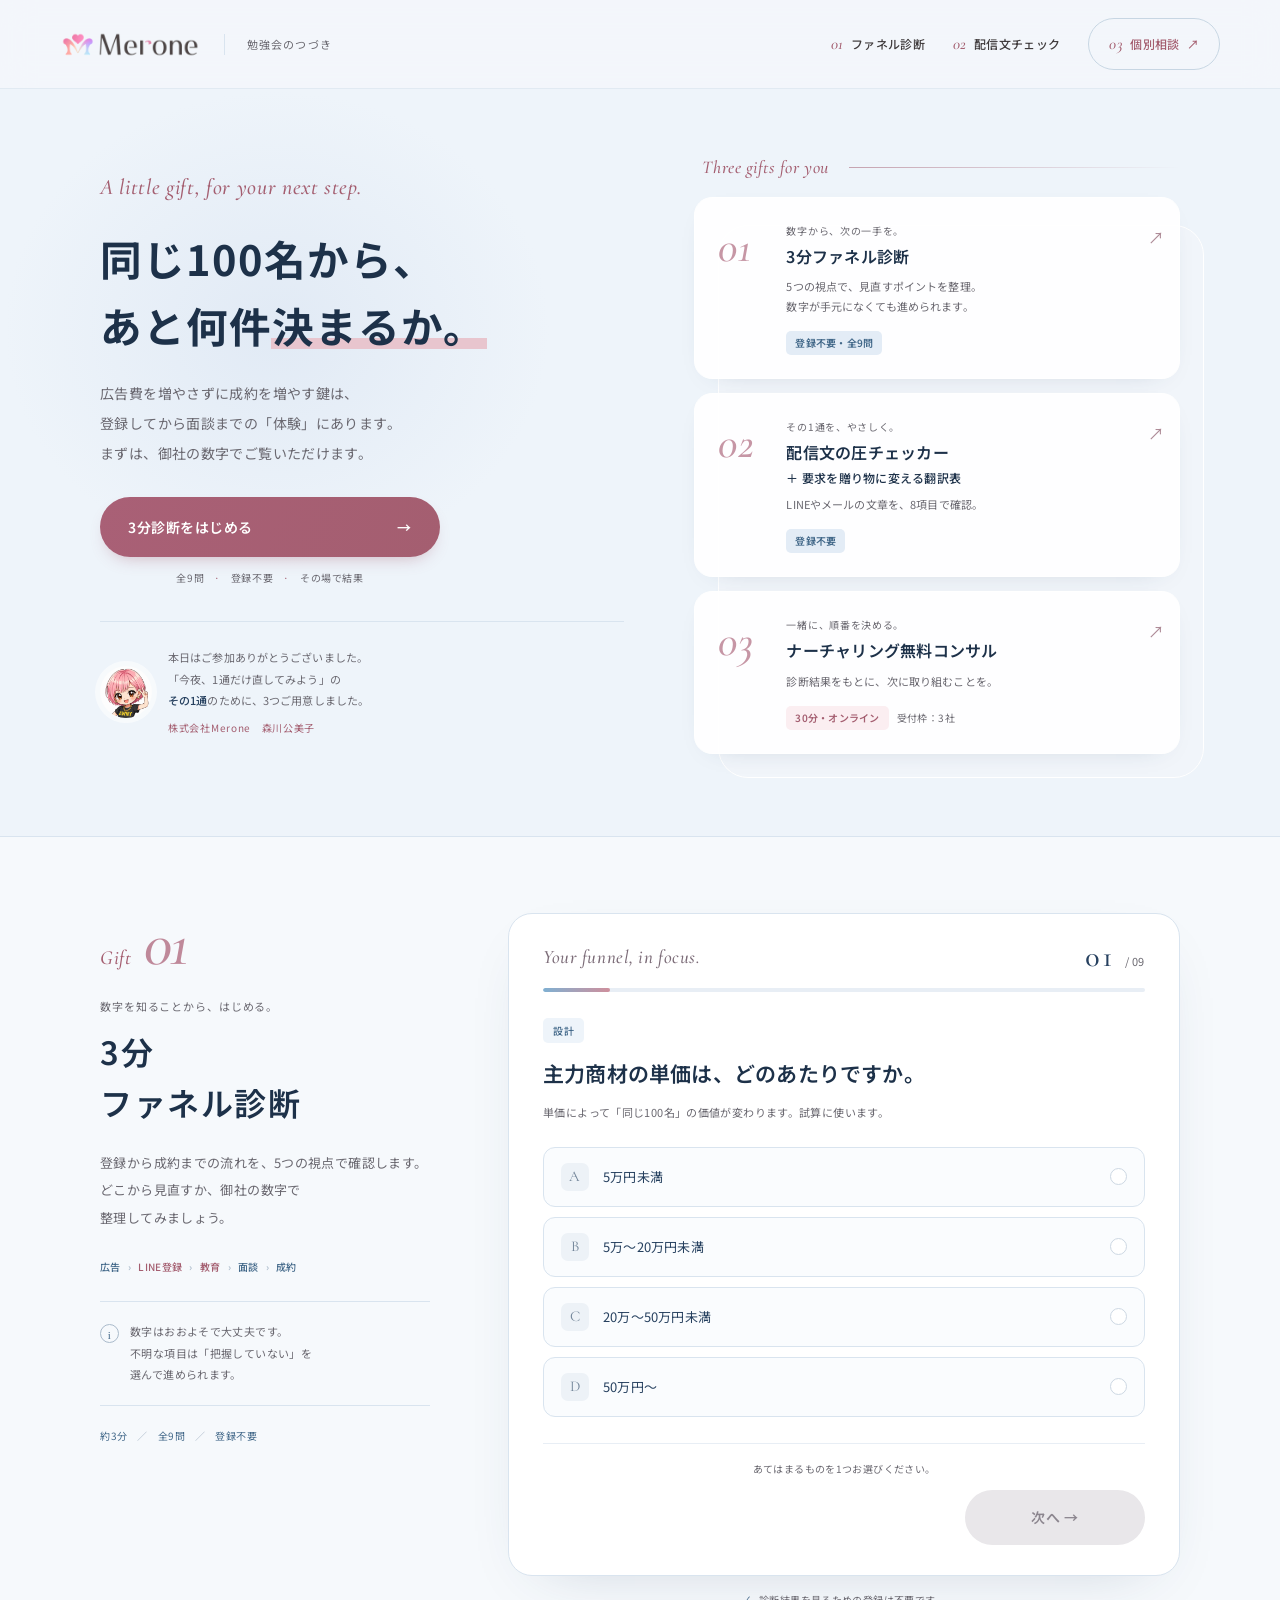
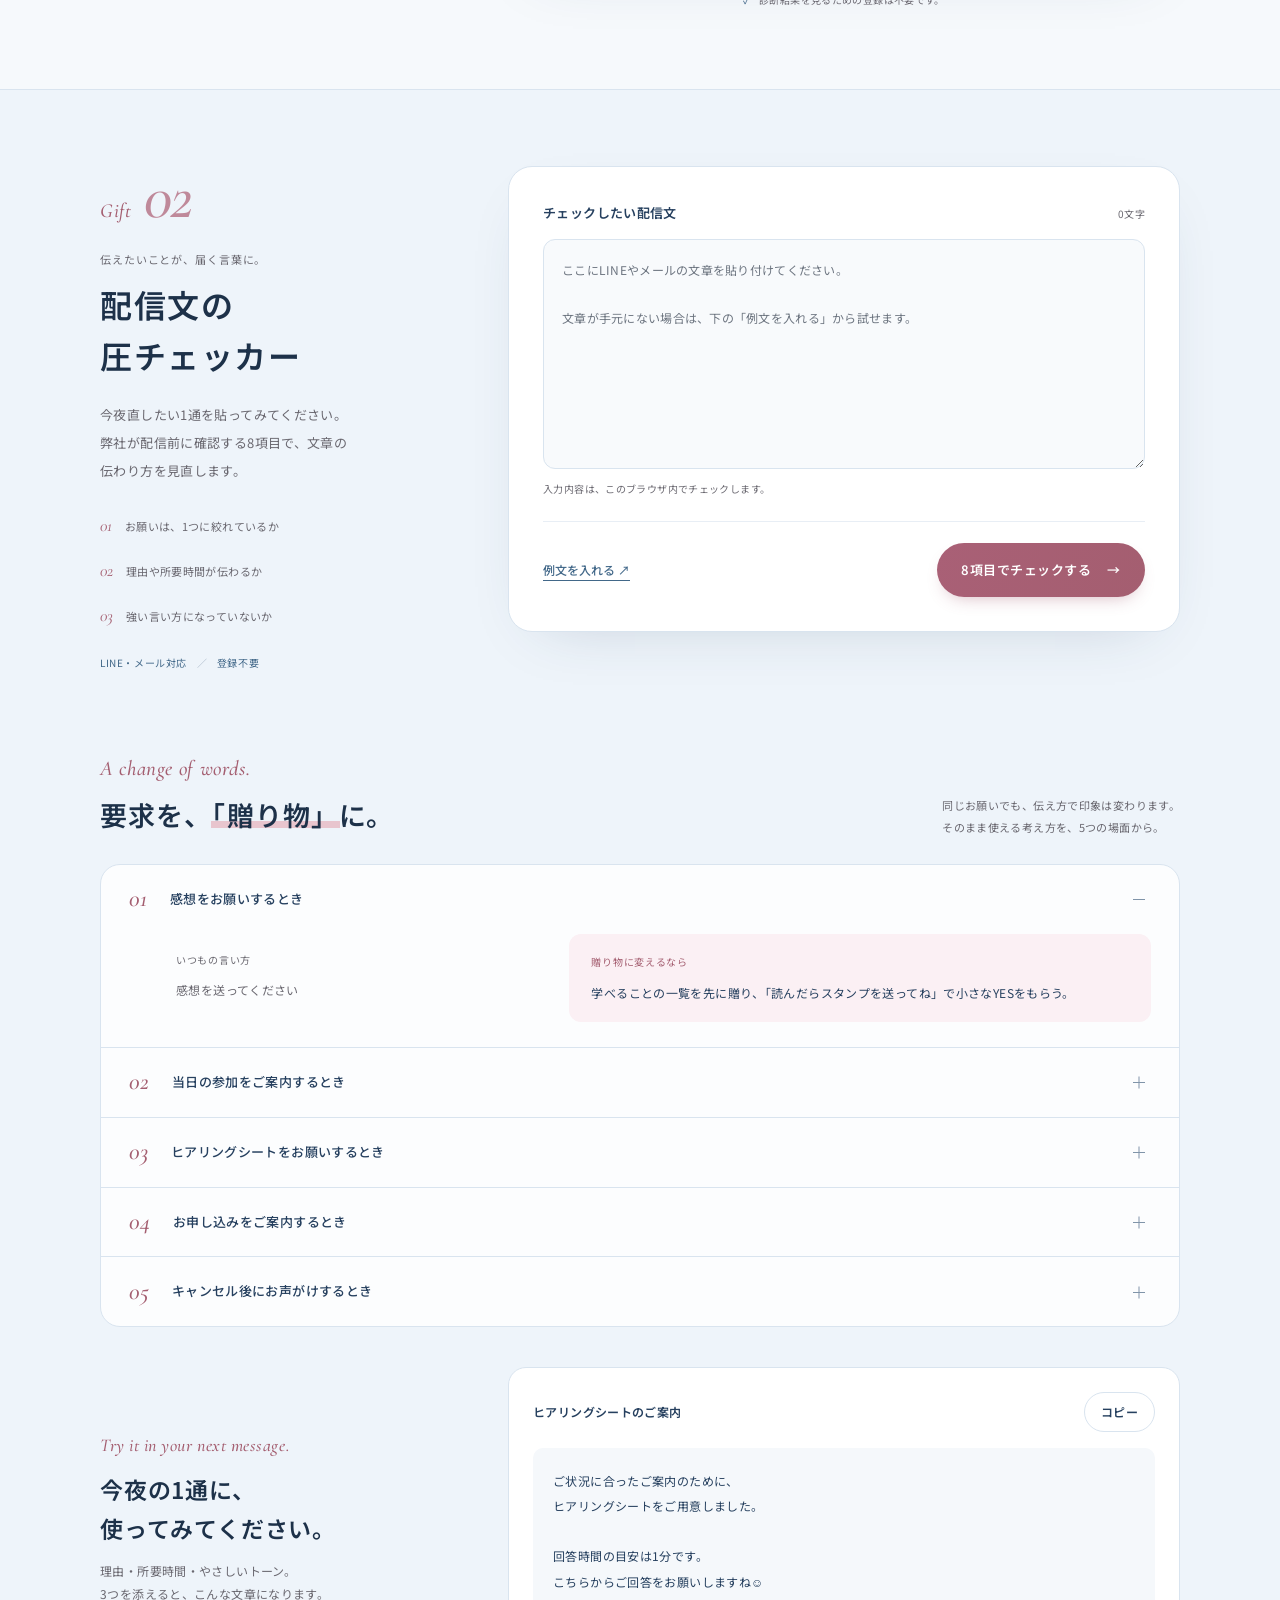
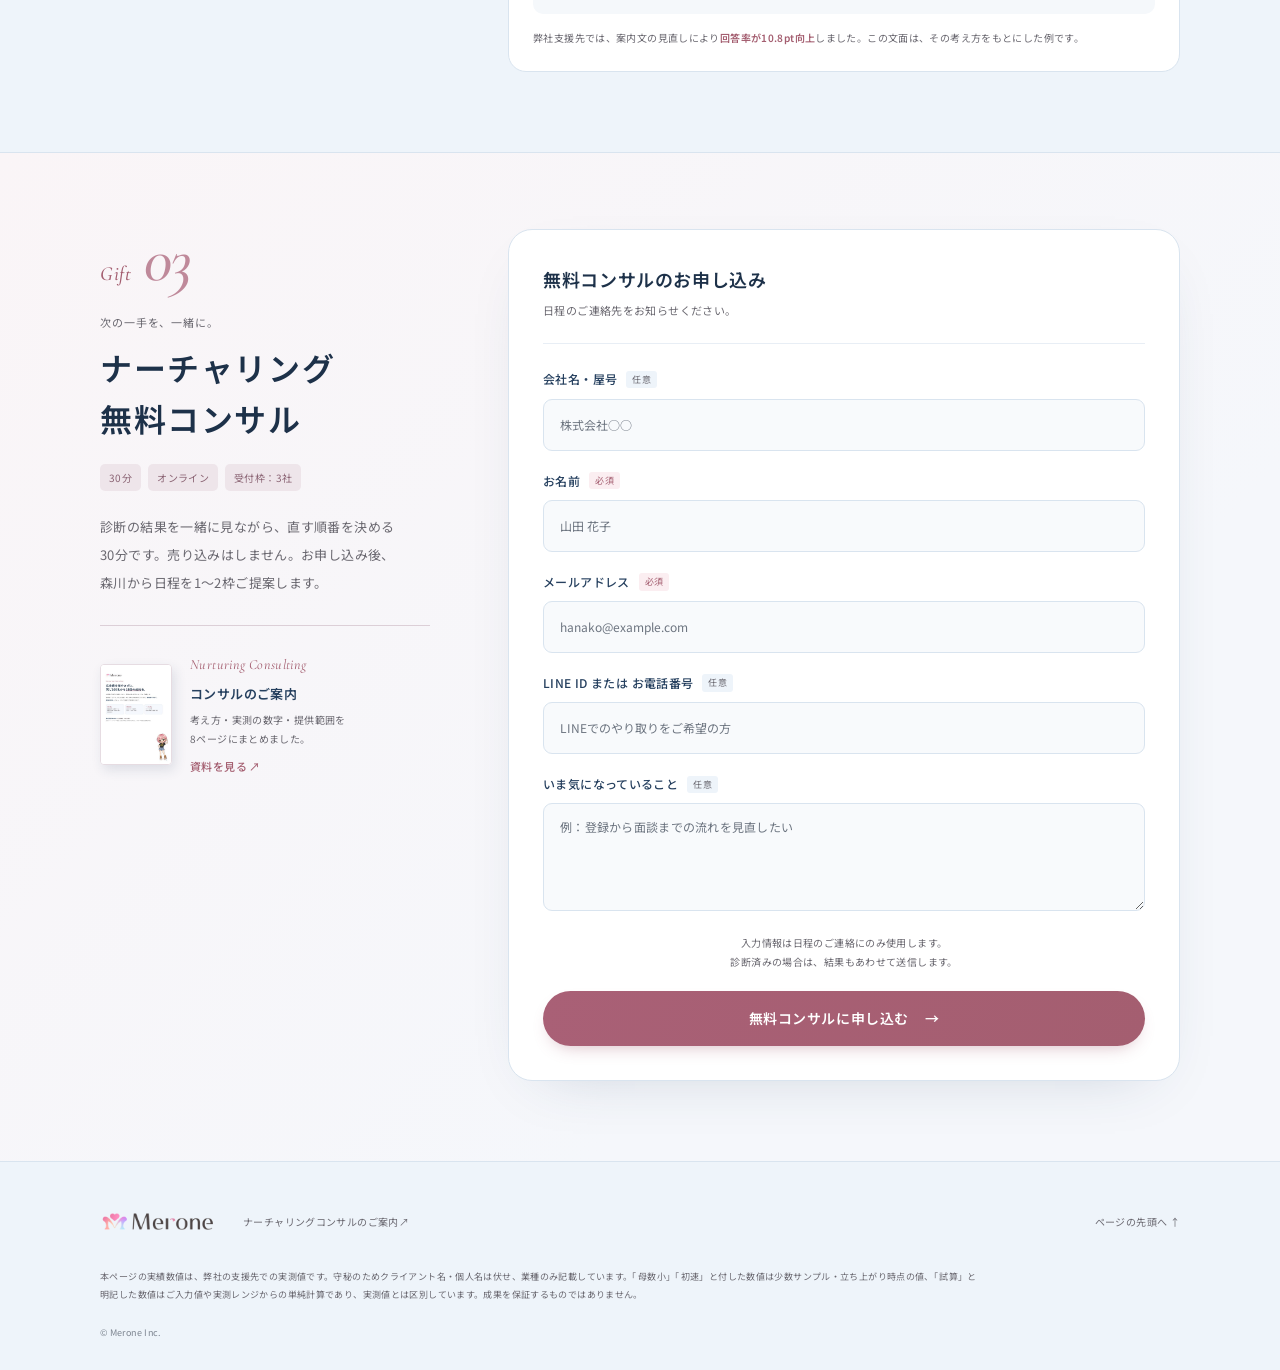
==== commit 5f7a9baa: "Refine gift page design, responsive typography and form interactions" ====
--- a/gift/index.html
+++ b/gift/index.html
@@ -1,395 +1,208 @@
 <!doctype html>
 <html lang="ja">
 <head>
-<meta charset="utf-8">
-<meta name="viewport" content="width=device-width, initial-scale=1">
-<meta name="color-scheme" content="light only">
-<meta name="robots" content="noindex,nofollow">
-<title>3分ファネル診断｜株式会社Merone</title>
-<meta name="description" content="勉強会の続きとして。自社のファネルのどこが詰まっているかを3分で見える化する診断、配信文の圧チェッカー、ナーチャリング無料コンサル30分【限定3社】をご用意しました。">
-<link rel="preconnect" href="https://fonts.googleapis.com">
-<link rel="preconnect" href="https://fonts.gstatic.com" crossorigin>
-<link href="https://fonts.googleapis.com/css2?family=Cormorant+Garamond:ital,wght@0,500;0,600;1,500&display=swap" rel="stylesheet">
-<style>
-:root{
-  color-scheme:light;
-  --bg:#eef4fa;--bg2:#f5f9fd;--panel:#fff;
-  --ink:#3f3a3c;--ink-soft:#6a6469;
-  --navy:#26405f;--navy-deep:#1d3149;
-  --pink:#cf8f9c;--pink-deep:#bd7886;--pink-soft:#fbeef1;
-  --blue:#7fb0d2;--blue-soft:#e3ecf6;--yellow:#e6c35c;--yellow-soft:#fbf4dc;
-  --line:#d9e4ef;--line-soft:#e8eef5;
-  --shadow:0 18px 50px -28px rgba(38,64,95,.35);--shadow-sm:0 8px 24px -16px rgba(38,64,95,.4);
-}
-*{box-sizing:border-box;margin:0;padding:0}
-html{scroll-behavior:smooth}
-body{background:radial-gradient(900px 500px at 85% -5%,var(--pink-soft) 0%,rgba(0,0,0,0) 55%),radial-gradient(900px 480px at 5% 0%,var(--blue-soft) 0%,rgba(0,0,0,0) 52%),var(--bg);color:var(--ink);font-family:"Yu Gothic","YuGothic","Hiragino Kaku Gothic ProN","Hiragino Sans","Noto Sans JP",Meiryo,sans-serif;font-size:16px;line-height:1.9;-webkit-font-smoothing:antialiased;letter-spacing:.012em;overflow-x:hidden}
-img{max-width:100%;display:block}
-button,input,select,textarea{font:inherit;color:inherit}
-.serif{font-family:"Cormorant Garamond","Times New Roman",serif;font-style:italic;letter-spacing:.04em}
-h1,h2,h3{word-break:auto-phrase;overflow-wrap:anywhere;text-wrap:balance}
-.mob{display:none}@media(max-width:560px){.mob{display:inline}}
-
-header.site{position:sticky;top:0;z-index:50;backdrop-filter:saturate(1.2) blur(10px);background:color-mix(in srgb,var(--bg) 84%,transparent);border-bottom:1px solid var(--line-soft)}
-header.site .row{max-width:640px;margin:0 auto;padding:12px 18px;display:flex;align-items:center;justify-content:space-between;gap:12px}
-header.site img{height:24px;width:auto}
-header.site .tag{font-size:11.5px;color:var(--ink-soft);letter-spacing:.12em;font-weight:700}
-
-.wrap{max-width:640px;margin:0 auto;padding:0 18px}
-section{padding:40px 0}
-.eyebrow{font-family:"Cormorant Garamond",serif;font-style:italic;font-size:18px;color:var(--pink-deep);letter-spacing:.06em;font-weight:600;margin-bottom:6px}
-.sec-title{font-size:clamp(21px,5.6vw,27px);font-weight:800;color:var(--navy);line-height:1.45;margin-bottom:12px}
-.lead{font-size:15px;color:var(--ink-soft);line-height:2}
-
-/* hero */
-.hero{padding:40px 0 26px}
-.hero .greet{display:flex;gap:14px;align-items:flex-start}
-.hero .avatar{flex:none;width:64px;height:64px;border-radius:50%;background:var(--panel);border:1px solid var(--line);box-shadow:var(--shadow-sm);overflow:hidden}
-.hero .avatar img{width:100%;height:100%;object-fit:cover}
-.hero .bubble{background:var(--panel);border:1px solid var(--line);border-radius:18px;border-top-left-radius:6px;padding:16px 18px;box-shadow:var(--shadow-sm);font-size:15px;line-height:1.95}
-.hero .bubble b{color:var(--navy);font-weight:800}
-.hero h1{font-size:clamp(25px,7vw,34px);font-weight:900;color:var(--navy-deep);line-height:1.35;margin:26px 0 12px}
-.hero h1 .hl{background:linear-gradient(transparent 62%,color-mix(in srgb,var(--pink) 42%,transparent) 62%);padding:0 2px}
-.hero p.sub{font-size:15.5px;color:var(--ink);line-height:2}
-
-.gifts{display:flex;flex-direction:column;gap:12px;margin-top:22px}
-.gift{background:var(--panel);border:1px solid var(--line);border-radius:18px;padding:18px 18px 16px;box-shadow:var(--shadow-sm);display:grid;grid-template-columns:52px 1fr;gap:12px;align-items:start}
-.gift .no{font-family:"Cormorant Garamond",serif;font-style:italic;font-size:30px;color:var(--pink-deep);font-weight:600;line-height:1;padding-top:4px}
-.gift .no small{display:block;font-family:"Yu Gothic","YuGothic","Hiragino Sans",sans-serif;font-style:normal;font-size:10px;letter-spacing:.14em;color:var(--blue);font-weight:800;margin-bottom:2px}
-.gift h3{font-size:16.5px;color:var(--navy);font-weight:800;line-height:1.5}
-.gift p{font-size:13.5px;color:var(--ink-soft);line-height:1.8;margin-top:4px}
-.gift .pill{display:inline-block;margin-top:8px;font-size:11px;font-weight:800;letter-spacing:.06em;padding:2px 10px;border-radius:999px;background:var(--blue-soft);color:var(--navy)}
-.gift .pill.pk{background:var(--pink-soft);color:var(--pink-deep)}
-
-.btn{display:inline-flex;align-items:center;justify-content:center;gap:8px;border:0;cursor:pointer;white-space:nowrap;border-radius:999px;padding:15px 26px;font-weight:800;font-size:16px;letter-spacing:.02em;text-decoration:none;transition:transform .12s ease,box-shadow .12s ease}
-.btn:active{transform:translateY(1px)}
-.btn.primary{background:linear-gradient(135deg,var(--pink) 0%,var(--pink-deep) 100%);color:#fff;box-shadow:0 14px 30px -14px rgba(189,120,134,.7);width:100%}
-.btn.ghost{background:var(--panel);border:1.5px solid var(--line);color:var(--navy);width:100%}
-.btn.sm{padding:10px 16px;font-size:13.5px;width:auto}
-.btn[disabled]{opacity:.5;cursor:default}
-.ctaline{margin-top:22px;display:flex;flex-direction:column;gap:10px}
-.note{font-size:12.5px;color:var(--ink-soft);line-height:1.8}
-
-/* diagnosis */
-.card{background:var(--panel);border:1px solid var(--line);border-radius:22px;padding:24px 20px;box-shadow:var(--shadow)}
-.progress{display:flex;align-items:center;gap:10px;margin-bottom:16px}
-.progress .bar{flex:1;height:8px;border-radius:999px;background:var(--line-soft);overflow:hidden}
-.progress .bar i{display:block;height:100%;width:0;background:linear-gradient(90deg,var(--blue),var(--pink));border-radius:999px;transition:width .3s ease}
-.progress .n{font-size:12.5px;font-weight:800;color:var(--ink-soft);font-variant-numeric:tabular-nums;white-space:nowrap}
-.q{display:none}.q.on{display:block;animation:fade .25s ease}
-@keyframes fade{from{opacity:0;transform:translateY(6px)}to{opacity:1;transform:none}}
-.q .stage{font-size:11.5px;font-weight:800;letter-spacing:.12em;color:var(--blue);margin-bottom:6px}
-.q h3{font-size:19px;color:var(--navy);font-weight:800;line-height:1.55;margin-bottom:6px}
-.q .why{font-size:13px;color:var(--ink-soft);line-height:1.8;margin-bottom:14px}
-.opts{display:flex;flex-direction:column;gap:9px}
-.opt{display:flex;align-items:center;gap:12px;background:var(--bg2);border:1.5px solid var(--line);border-radius:14px;padding:13px 14px;cursor:pointer;text-align:left;font-size:15px;line-height:1.6;transition:border-color .12s,background .12s}
-.opt:hover{border-color:var(--blue)}
-.opt.sel{border-color:var(--pink-deep);background:var(--pink-soft)}
-.opt .k{flex:none;width:26px;height:26px;border-radius:50%;background:var(--panel);border:1.5px solid var(--line);display:flex;align-items:center;justify-content:center;font-size:12px;font-weight:800;color:var(--navy)}
-.opt.sel .k{background:var(--pink-deep);border-color:var(--pink-deep);color:#fff}
-.numrow{display:flex;gap:10px;align-items:center;margin-bottom:10px}
-.numrow input{flex:1;min-width:0;border:1.5px solid var(--line);border-radius:14px;padding:12px 14px;font-size:20px;font-weight:800;color:var(--navy);background:var(--bg2);font-variant-numeric:tabular-nums}
-.numrow input:focus{outline:none;border-color:var(--blue)}
-.numrow .unit{font-size:14px;color:var(--ink-soft);font-weight:700;white-space:nowrap}
-.nav{display:flex;gap:10px;margin-top:18px}
-.nav .btn{flex:1}
-.nav .btn.ghost{flex:.6}
-@media(max-width:560px){#checker .nav{flex-direction:column}#checker .nav .btn{flex:none;width:100%}}
-
-/* result */
-.res{display:none}.res.on{display:block;animation:fade .3s ease}
-.hundred{background:var(--panel);border:1px solid var(--line);border-radius:22px;padding:22px 20px;box-shadow:var(--shadow)}
-.hundred h3{font-size:18px;color:var(--navy);font-weight:800;margin-bottom:4px}
-.hundred .cap{font-size:12.5px;color:var(--ink-soft);margin-bottom:14px;line-height:1.7}
-.bars{display:flex;flex-direction:column;gap:12px}
-.brow{display:grid;grid-template-columns:86px 1fr 70px;gap:10px;align-items:center}
-.brow .l{font-size:12.5px;font-weight:800;color:var(--ink-soft);line-height:1.4}
-.brow .track{height:22px;border-radius:999px;background:var(--line-soft);overflow:hidden}
-.brow .track i{display:block;height:100%;border-radius:999px;width:0;transition:width .7s ease}
-.brow.now .track i{background:var(--blue)}
-.brow.ours .track i{background:linear-gradient(90deg,var(--pink),var(--pink-deep))}
-.brow .v{font-size:19px;font-weight:900;color:var(--navy);font-variant-numeric:tabular-nums;text-align:right;line-height:1.1}
-.brow .v small{display:block;font-size:10.5px;color:var(--ink-soft);font-weight:700}
-.brow.ours .v{color:var(--pink-deep)}
-.gap{margin-top:14px;padding:12px 14px;border-radius:14px;background:var(--pink-soft);font-size:14px;line-height:1.8;color:var(--ink)}
-.gap b{color:var(--pink-deep);font-weight:900;font-size:17px}
-
-.signals{margin-top:16px;display:flex;flex-direction:column;gap:8px}
-.sig{display:grid;grid-template-columns:16px 92px 1fr;gap:10px;align-items:start;background:var(--panel);border:1px solid var(--line);border-radius:14px;padding:11px 13px}
-.sig .dot{width:14px;height:14px;border-radius:50%;margin-top:6px;border:2px solid #fff;box-shadow:0 0 0 1px var(--line)}
-.sig .dot.b{background:var(--blue)}.sig .dot.y{background:var(--yellow)}.sig .dot.p{background:var(--pink-deep)}
-.sig .nm{font-size:13.5px;font-weight:800;color:var(--navy);line-height:1.5}
-.sig .nm small{display:block;font-size:10.5px;color:var(--ink-soft);font-weight:700;letter-spacing:.05em}
-.sig .tx{font-size:13px;color:var(--ink-soft);line-height:1.75}
-.sig.top{border-color:var(--pink);background:color-mix(in srgb,var(--pink-soft) 60%,#fff)}
-.legend{margin-top:8px;font-size:11.5px;color:var(--ink-soft);display:flex;gap:12px;flex-wrap:wrap}
-.legend i{display:inline-block;width:9px;height:9px;border-radius:50%;margin-right:4px;vertical-align:middle}
-
-.culprit{margin-top:18px;background:var(--panel);border:1px solid color-mix(in srgb,var(--pink) 45%,var(--line));border-left:5px solid var(--pink);border-radius:20px;padding:22px 20px;box-shadow:var(--shadow)}
-.culprit .cat{font-family:"Cormorant Garamond",serif;font-style:italic;font-size:15px;color:var(--pink-deep);font-weight:600;letter-spacing:.08em}
-.culprit h3{font-size:20px;color:var(--navy);font-weight:900;line-height:1.5;margin:2px 0 10px}
-.culprit p{font-size:14.5px;color:var(--ink);line-height:1.95}
-.culprit .blk{margin-top:14px;padding-top:12px;border-top:1px dashed var(--line)}
-.culprit .blk .k{font-size:11.5px;font-weight:800;letter-spacing:.12em;color:var(--blue);margin-bottom:4px}
-.culprit .blk .v{font-size:15px;font-weight:800;color:var(--navy);line-height:1.7}
-.culprit .blk .m{font-size:13.5px;color:var(--ink-soft);line-height:1.8;margin-top:4px}
-.culprit .blk .m b{color:var(--pink-deep);font-weight:800;font-variant-numeric:tabular-nums}
-
-/* checker */
-textarea{width:100%;min-height:170px;border:1.5px solid var(--line);border-radius:16px;padding:14px;background:var(--bg2);font-size:15px;line-height:1.8;resize:vertical}
-textarea:focus{outline:none;border-color:var(--blue)}
-.chk{margin-top:16px;display:none;flex-direction:column;gap:8px}
-.chk.on{display:flex}
-.ck{display:grid;grid-template-columns:28px 1fr;gap:10px;align-items:start;background:var(--panel);border:1px solid var(--line);border-radius:14px;padding:11px 13px}
-.ck .ic{width:24px;height:24px;border-radius:50%;display:flex;align-items:center;justify-content:center;font-size:12px;font-weight:900;color:#fff;margin-top:2px}
-.ck.ok .ic{background:var(--blue)}.ck.ng .ic{background:var(--pink-deep)}.ck.info .ic{background:var(--yellow)}
-.ck .t{font-size:14px;font-weight:800;color:var(--navy);line-height:1.5}
-.ck .d{font-size:13px;color:var(--ink-soft);line-height:1.75}
-.ck .d b{color:var(--pink-deep);font-weight:800}
-.score{display:flex;align-items:baseline;gap:8px;margin-top:4px}
-.score .n{font-size:34px;font-weight:900;color:var(--navy);font-variant-numeric:tabular-nums;line-height:1;white-space:nowrap;flex:none}
-.score .l{font-size:13px;color:var(--ink-soft);font-weight:700}
-.tblwrap{overflow-x:auto;border:1px solid var(--line);border-radius:18px;background:var(--panel);box-shadow:var(--shadow-sm);margin-top:14px}
-table.tr{border-collapse:collapse;width:100%;min-width:0;font-size:13.5px}
-@media(max-width:560px){table.tr{font-size:12.5px}table.tr th,table.tr td{padding:9px 8px}}
-table.tr th{background:var(--bg2);color:var(--ink-soft);font-size:12px;letter-spacing:.06em;text-align:left;padding:12px 14px;font-weight:800;border-bottom:1px solid var(--line)}
-table.tr th.us{color:var(--pink-deep)}
-table.tr td{padding:12px 14px;border-bottom:1px solid var(--line-soft);vertical-align:top;line-height:1.7}
-table.tr tr:last-child td{border-bottom:0}
-table.tr td.them{color:var(--ink-soft);width:42%}
-table.tr td.us{background:color-mix(in srgb,var(--pink-soft) 55%,transparent);font-weight:600;color:var(--ink)}
-
-/* pamphlet block */
-.pamph{display:grid;grid-template-columns:104px 1fr;gap:16px;align-items:center;background:var(--panel);border:1.5px solid color-mix(in srgb,var(--pink) 45%,var(--line));border-radius:20px;padding:16px 16px;box-shadow:var(--shadow);text-decoration:none;color:inherit;margin-top:18px}
-.pamph img{width:104px;height:auto;border-radius:10px;border:1px solid var(--line);box-shadow:var(--shadow-sm)}
-.pamph .e{font-family:"Cormorant Garamond",serif;font-style:italic;font-size:14px;color:var(--pink-deep);font-weight:600;letter-spacing:.06em}
-.pamph .t{font-size:16px;font-weight:900;color:var(--navy);line-height:1.5;margin-top:2px;word-break:auto-phrase;overflow-wrap:anywhere}
-.pamph .d{font-size:12.5px;color:var(--ink-soft);line-height:1.75;margin-top:4px;word-break:auto-phrase;overflow-wrap:anywhere}
-.pamph .go{display:inline-block;margin-top:8px;font-size:12.5px;font-weight:800;color:#fff;background:linear-gradient(135deg,var(--pink),var(--pink-deep));padding:6px 14px;border-radius:999px}
-@media(max-width:420px){.pamph{grid-template-columns:84px 1fr;gap:12px;padding:14px}.pamph img{width:84px}}
-/* form */
-.form{display:flex;flex-direction:column;gap:12px}
-.fld label{display:block;font-size:12.5px;font-weight:800;color:var(--navy);margin-bottom:5px;letter-spacing:.04em}
-.fld label small{font-weight:700;color:var(--ink-soft);margin-left:6px}
-.fld input,.fld select{width:100%;border:1.5px solid var(--line);border-radius:14px;padding:12px 14px;background:var(--bg2);font-size:16px}
-.fld input:focus,.fld select:focus{outline:none;border-color:var(--blue)}
-.chkbox{display:flex;gap:12px;align-items:flex-start;background:var(--pink-soft);border:1.5px solid color-mix(in srgb,var(--pink) 40%,var(--line));border-radius:16px;padding:14px;cursor:pointer}
-.chkbox input{width:22px;height:22px;margin-top:3px;accent-color:var(--pink-deep);flex:none}
-.chkbox .t{font-size:15px;font-weight:800;color:var(--navy);line-height:1.6}
-.chkbox .d{font-size:12.5px;color:var(--ink-soft);line-height:1.75;margin-top:2px}
-.st{font-size:13px;color:var(--ink-soft);min-height:1.5em;line-height:1.7}
-.st.ng{color:var(--pink-deep);font-weight:700}
-
-/* thanks */
-.thanks{display:none}.thanks.on{display:block;animation:fade .3s ease}
-.tpl{background:var(--panel);border:1px solid var(--line);border-radius:18px;padding:16px 16px 14px;box-shadow:var(--shadow-sm);margin-top:12px}
-.tpl .h{display:flex;justify-content:space-between;align-items:center;gap:10px;margin-bottom:8px}
-.tpl .h .btn{flex:none}
-.tpl .h b{font-size:14.5px;color:var(--navy);font-weight:800;line-height:1.5;word-break:auto-phrase;overflow-wrap:anywhere}
-.tpl pre{white-space:pre-wrap;word-break:break-word;font-family:inherit;font-size:14px;line-height:1.85;background:var(--bg2);border:1px solid var(--line-soft);border-radius:12px;padding:12px 13px;color:var(--ink)}
-.tpl .m{font-size:12.5px;color:var(--ink-soft);line-height:1.75;margin-top:8px}
-.tpl .m b{color:var(--pink-deep);font-weight:800}
-.dl{display:flex;flex-direction:column;gap:10px;margin-top:12px}
-.dl a{display:flex;align-items:center;justify-content:space-between;gap:10px;background:var(--panel);border:1.5px solid var(--line);border-radius:16px;padding:14px 16px;text-decoration:none;color:var(--navy);font-weight:800;font-size:15px;box-shadow:var(--shadow-sm)}
-.dl a span{font-size:12px;color:var(--ink-soft);font-weight:700;white-space:nowrap}
-
-footer{padding:36px 18px 56px;text-align:center;color:var(--ink-soft);font-size:12px;line-height:1.9}
-footer .note{max-width:560px;margin:0 auto 12px;font-size:11.5px}
-footer a{color:var(--navy);font-weight:700}
-.hidden{display:none !important}
-</style>
+  <meta charset="utf-8">
+  <meta name="viewport" content="width=device-width, initial-scale=1">
+  <meta name="color-scheme" content="light only">
+  <meta name="robots" content="noindex,nofollow">
+  <meta name="theme-color" content="#eef4fa">
+  <title>3分ファネル診断｜株式会社Merone</title>
+  <meta name="description" content="勉強会のつづきに、3つの贈り物。ファネル診断、配信文の圧チェッカー、30分の無料コンサルで、次に取り組むことを整理します。">
+  <link rel="preconnect" href="https://fonts.googleapis.com">
+  <link rel="preconnect" href="https://fonts.gstatic.com" crossorigin>
+  <link href="https://fonts.googleapis.com/css2?family=Cormorant+Garamond:ital,wght@0,500;0,600;1,500;1,600&family=Noto+Sans+JP:wght@400;500;600;700;800&display=swap" rel="stylesheet">
+  <link rel="stylesheet" href="style.css">
+  <script src="app.js" defer></script>
 </head>
 <body>
-
+<a class="skip-link" href="#diag">診断へスキップ</a>
 <header class="site">
-  <div class="row">
-    <img src="../merone-logo.png" alt="Merone">
-    <div class="tag">勉強会のつづき</div>
+  <div class="header-inner">
+    <a class="brand" href="#top" aria-label="Merone ページの先頭へ"><img src="../merone-logo.png" alt="Merone" width="151" height="32"></a>
+    <span class="header-tag">勉強会のつづき</span>
+    <nav class="site-nav" aria-label="特典メニュー">
+      <a href="#diag"><span>01</span> ファネル診断</a>
+      <a href="#checker"><span>02</span> 配信文チェック</a>
+      <a href="#gift3" class="nav-consult"><span>03</span> 個別相談 <span aria-hidden="true">↗</span></a>
+    </nav>
   </div>
 </header>
-
-<!-- ============ HERO ============ -->
-<div class="wrap">
-  <section class="hero" id="top">
-    <div class="greet">
-      <div class="avatar"><img src="img/char-head.png" alt=""></div>
-      <div class="bubble">本日はご参加ありがとうございました。<br>「今夜、1通だけ直してみよう」の<b>その1通</b>のために、3つご用意しました。<br><span class="serif" style="color:var(--pink-deep);font-size:15px">— 森川公美子</span></div>
-    </div>
-    <h1>同じ100名から、<br class="mob">あと何件 <span class="hl">決まるか</span>。</h1>
-    <p class="sub">広告費を増やさずに成約を増やす鍵は、登録してから面談までの「体験」にあります。まずは、御社の数字でご覧いただけます。</p>
-
-    <div class="gifts">
-      <div class="gift">
-        <div class="no"><small>GIFT</small>01</div>
-        <div>
-          <h3>3分ファネル診断</h3>
-          <p>5つの段階のどこが詰まっているか、手元の数字で見える化します。数字が手元になくても、そのまま進めます。</p>
-          <span class="pill">登録不要・その場で結果</span>
-        </div>
-      </div>
-      <div class="gift">
-        <div class="no"><small>GIFT</small>02</div>
-        <div>
-          <h3>配信文の圧チェッカー＋翻訳表</h3>
-          <p>今夜直す1通を貼るだけ。8項目で「圧」を見抜き、要求を贈り物に翻訳する表つき。</p>
-          <span class="pill">登録不要</span>
-        </div>
-      </div>
-      <div class="gift">
-        <div class="no"><small>GIFT</small>03</div>
-        <div>
-          <h3>ナーチャリング無料コンサル30分【限定3社】</h3>
-          <p>診断の結果を一緒に見ながら、直す順番を決める30分（オンライン）。売り込みはしません。</p>
-          <span class="pill pk">限定3社</span>
-        </div>
-      </div>
-    </div>
-
-    <div class="ctaline">
-      <a class="btn primary" href="#diag">3分診断をはじめる</a>
-      <a class="btn ghost" href="#checker">先に配信文をチェックする</a>
-    </div>
-    <p class="note" style="margin-top:12px">診断は9問です。数字が手元にない場合は「把握していない」をお選びください。そこから見えることもあります。</p>
+<main id="main">
+  <section class="hero section-shell" id="top" aria-labelledby="hero-title">
+    <div class="hero-copy">
+      <p class="eyebrow">A little gift, for your next step.</p>
+      <h1 id="hero-title"><span>同じ100名から、</span><span>あと何件<span class="highlight">決まるか。</span></span></h1>
+      <p class="hero-lead">広告費を増やさずに成約を増やす鍵は、<br class="desktop-br">登録してから面談までの「体験」にあります。<br class="desktop-br">まずは、<span class="phrase">御社の数字で</span><span class="phrase">ご覧いただけます。</span></p>
+      <div class="hero-actions">
+        <a class="btn primary" href="#diag">3分診断をはじめる <span aria-hidden="true">→</span></a>
+        <p class="micro-meta"><span>全9問</span><span>登録不要</span><span>その場で結果</span></p>
+      </div>
+      <div class="personal-note">
+        <img src="img/char-head.png" alt="" width="60" height="60">
+        <div><p>本日はご参加ありがとうございました。<br>「今夜、1通だけ直してみよう」の<br class="wide-br"><strong>その1通</strong>のために、3つご用意しました。</p><span class="signature">株式会社Merone　森川公美子</span></div>
+      </div>
+    </div>
+    <div class="gift-menu" aria-label="3つの贈り物">
+      <div class="menu-caption"><span class="eyebrow">Three gifts for you</span><span class="fine-line"></span></div>
+      <a class="gift" href="#diag">
+        <span class="gift-number">01</span>
+        <div><span class="gift-kicker">数字から、次の一手を。</span><h2>3分ファネル診断</h2><p>5つの視点で、見直すポイントを整理。<br>数字が手元になくても進められます。</p><span class="pill">登録不要・全9問</span></div>
+        <span class="gift-arrow" aria-hidden="true">↗</span>
+      </a>
+      <a class="gift" href="#checker">
+        <span class="gift-number">02</span>
+        <div><span class="gift-kicker">その1通を、やさしく。</span><h2>配信文の圧チェッカー<span class="gift-subtitle">＋ 要求を贈り物に変える翻訳表</span></h2><p>LINEやメールの文章を、8項目で確認。</p><span class="pill">登録不要</span></div>
+        <span class="gift-arrow" aria-hidden="true">↗</span>
+      </a>
+      <a class="gift" href="#gift3">
+        <span class="gift-number">03</span>
+        <div><span class="gift-kicker">一緒に、順番を決める。</span><h2>ナーチャリング無料コンサル</h2><p>診断結果をもとに、次に取り組むことを。</p><span class="pill pink">30分・オンライン</span><span class="availability">受付枠：3社</span></div>
+        <span class="gift-arrow" aria-hidden="true">↗</span>
+      </a>
+    </div>
   </section>
-</div>
-
-<!-- ============ DIAGNOSIS ============ -->
-<div class="wrap">
-  <section id="diag">
-    <div class="eyebrow">Gift 01</div>
-    <h2 class="sec-title">3分ファネル診断</h2>
-    <p class="lead">広告→LINE登録→教育→面談→成約。この流れの、どこで水が漏れているか。弊社が支援先で最初に確認する順番で、お伺いしていきます。</p>
-
-    <div class="card" style="margin-top:18px" id="quiz">
-      <div class="progress"><div class="bar"><i id="pbar"></i></div><div class="n" id="pnum">1 / 9</div></div>
-
-      <!-- Q1 -->
+
+  <section class="feature-section" id="diag" aria-labelledby="diag-title">
+    <div class="section-shell feature-grid">
+      <div class="section-intro">
+        <div class="section-index"><span class="eyebrow">Gift</span><span>01</span></div>
+        <p class="section-kicker">数字を知ることから、はじめる。</p>
+        <h2 id="diag-title" class="sec-title"><span>3分</span><span>ファネル診断</span></h2>
+        <p class="lead">登録から成約までの流れを、5つの視点で確認します。どこから見直すか、御社の数字で整理してみましょう。</p>
+        <div class="funnel-path" aria-label="広告、LINE登録、教育、面談、成約"><span>広告</span><i aria-hidden="true">›</i><span>LINE登録</span><i aria-hidden="true">›</i><span>教育</span><i aria-hidden="true">›</i><span>面談</span><i aria-hidden="true">›</i><span>成約</span></div>
+        <div class="intro-tip"><span class="tip-mark" aria-hidden="true">i</span><p>数字はおおよそで大丈夫です。<br>不明な項目は「把握していない」を<br class="wide-br">選んで進められます。</p></div>
+        <p class="section-meta">約3分 <span>／</span> 全9問 <span>／</span> 登録不要</p>
+      </div>
+      <div class="section-content">
+        <div class="card quiz-card" id="quiz">
+          <div class="quiz-top"><span class="eyebrow">Your funnel, in focus.</span><span class="quiz-count"><strong id="q-current">01</strong><span>/ 09</span></span></div>
+          <div class="progress"><div class="bar" role="progressbar" aria-label="診断の進み具合" aria-valuemin="0" aria-valuemax="9" aria-valuenow="1"><i id="pbar"></i></div><span class="sr-only" id="pnum" aria-live="polite">1 / 9</span></div>
+          <div class="question-area">
       <div class="q on" data-q="price">
         <div class="stage">設計</div>
-        <h3>主力商材の単価は、どのあたりですか。</h3>
+        <h3 tabindex="-1"><span class="phrase">主力商材の単価は、</span><span class="phrase">どのあたりですか。</span></h3>
         <div class="why">単価によって「同じ100名」の価値が変わります。試算に使います。</div>
         <div class="opts">
-          <button class="opt" data-v="〜5万円"><span class="k">A</span>〜5万円</button>
-          <button class="opt" data-v="5〜20万円"><span class="k">B</span>5〜20万円</button>
-          <button class="opt" data-v="20〜50万円"><span class="k">C</span>20〜50万円</button>
-          <button class="opt" data-v="50万円〜"><span class="k">D</span>50万円〜</button>
+          <button type="button" aria-pressed="false" class="opt" data-v="5万円未満"><span class="k">A</span>5万円未満</button>
+          <button type="button" aria-pressed="false" class="opt" data-v="5万〜20万円未満"><span class="k">B</span>5万〜20万円未満</button>
+          <button type="button" aria-pressed="false" class="opt" data-v="20万〜50万円未満"><span class="k">C</span>20万〜50万円未満</button>
+          <button type="button" aria-pressed="false" class="opt" data-v="50万円〜"><span class="k">D</span>50万円〜</button>
         </div>
       </div>
 
       <!-- Q2 -->
       <div class="q" data-q="leads">
         <div class="stage">設計</div>
-        <h3>ひと月に、新しく入ってくる見込み客は何名ですか。</h3>
+        <h3 tabindex="-1"><span class="phrase">ひと月に、</span><span class="phrase">新しく入ってくる</span><span class="phrase">見込み客は何名ですか。</span></h3>
         <div class="why">LINE登録・資料請求・問い合わせなど、名前が分かった人の数です。おおよそで構いません。</div>
-        <div class="numrow"><input type="number" inputmode="numeric" min="0" placeholder="例：120" id="in_leads"><span class="unit">名／月</span></div>
-        <div class="opts">
-          <button class="opt" data-v="unknown"><span class="k">?</span>把握していない</button>
+        <div class="numrow"><input type="number" inputmode="numeric" min="0" max="10000000" step="1" placeholder="例：120" id="in_leads" aria-label="ひと月の見込み客数" aria-describedby="quiz-error"><span class="unit">名／月</span></div>
+        <div class="opts">
+          <button type="button" aria-pressed="false" class="opt" data-v="unknown"><span class="k">?</span>把握していない</button>
         </div>
       </div>
 
       <!-- Q3 -->
       <div class="q" data-q="meet">
         <div class="stage">設計</div>
-        <h3>そのうち、面談・商談まで進むのは何名ですか。</h3>
-        <div class="why">ここが「面談創出率」。多くの会社で、登録と面談のあいだが誰の仕事でもなくなっています。</div>
-        <div class="numrow"><input type="number" inputmode="numeric" min="0" placeholder="例：12" id="in_meet"><span class="unit">名／月</span></div>
-        <div class="opts">
-          <button class="opt" data-v="unknown"><span class="k">?</span>把握していない</button>
+        <h3 tabindex="-1"><span class="phrase">そのうち、</span><span class="phrase">面談・商談まで進むのは</span><span class="phrase">何名ですか。</span></h3>
+        <div class="why">前の質問で数えた見込み客のうち、面談・商談に進んだ人数です。同じ期間・同じ対象でお答えください。</div>
+        <div class="numrow"><input type="number" inputmode="numeric" min="0" max="10000000" step="1" placeholder="例：12" id="in_meet" aria-label="面談・商談に進んだ人数" aria-describedby="quiz-error"><span class="unit">名／月</span></div>
+        <div class="opts">
+          <button type="button" aria-pressed="false" class="opt" data-v="unknown"><span class="k">?</span>把握していない</button>
         </div>
       </div>
 
       <!-- Q4 -->
       <div class="q" data-q="close">
         <div class="stage">面談</div>
-        <h3>面談のうち、成約は何件ですか。</h3>
-        <div class="why">決着ベース（成約と失注が決まったもの）でお願いします。口頭の合意は含めずにお考えください。</div>
-        <div class="numrow"><input type="number" inputmode="numeric" min="0" placeholder="例：4" id="in_close"><span class="unit">件／月</span></div>
-        <div class="opts">
-          <button class="opt" data-v="unknown"><span class="k">?</span>把握していない</button>
+        <h3 tabindex="-1"><span class="phrase">面談のうち、</span><span class="phrase">成約は何件ですか。</span></h3>
+        <div class="why">前の質問で数えた面談のうち、成約が確定した件数です。口頭の合意は含めず、同じ期間・同じ対象でお答えください。</div>
+        <div class="numrow"><input type="number" inputmode="numeric" min="0" max="10000000" step="1" placeholder="例：4" id="in_close" aria-label="成約件数" aria-describedby="quiz-error"><span class="unit">件／月</span></div>
+        <div class="opts">
+          <button type="button" aria-pressed="false" class="opt" data-v="unknown"><span class="k">?</span>把握していない</button>
         </div>
       </div>
 
       <!-- Q5 -->
       <div class="q" data-q="lt">
         <div class="stage">面談</div>
-        <h3>予約から面談当日まで、平均で何日あいていますか。</h3>
+        <h3 tabindex="-1"><span class="phrase">予約から面談当日まで、</span><span class="phrase">平均で何日あいていますか。</span></h3>
         <div class="why">弊社の実測では、「来たい気持ち」は1週間もちませんでした。枠の見せ方だけで実施率が動きます。</div>
         <div class="opts">
-          <button class="opt" data-v="3"><span class="k">A</span>3日以内</button>
-          <button class="opt" data-v="7"><span class="k">B</span>4〜7日</button>
-          <button class="opt" data-v="8"><span class="k">C</span>8日以上</button>
-          <button class="opt" data-v="unknown"><span class="k">?</span>把握していない</button>
+          <button type="button" aria-pressed="false" class="opt" data-v="3"><span class="k">A</span>3日以内</button>
+          <button type="button" aria-pressed="false" class="opt" data-v="7"><span class="k">B</span>4〜7日</button>
+          <button type="button" aria-pressed="false" class="opt" data-v="8"><span class="k">C</span>8日以上</button>
+          <button type="button" aria-pressed="false" class="opt" data-v="unknown"><span class="k">?</span>把握していない</button>
         </div>
       </div>
 
       <!-- Q6 -->
       <div class="q" data-q="msgs">
         <div class="stage">配信</div>
-        <h3>登録から24時間のあいだに、自動で届く配信は何通ですか。</h3>
+        <h3 tabindex="-1"><span class="phrase">登録から24時間のあいだに、</span><span class="phrase">自動で届く配信は</span><span class="phrase">何通ですか。</span></h3>
         <div class="why">登録12時間で5通届く設計は、相手から見ると「追われている」と感じられやすい設計です。</div>
         <div class="opts">
-          <button class="opt" data-v="0"><span class="k">A</span>0通（自動配信はない）</button>
-          <button class="opt" data-v="2"><span class="k">B</span>1〜2通</button>
-          <button class="opt" data-v="4"><span class="k">C</span>3〜4通</button>
-          <button class="opt" data-v="5"><span class="k">D</span>5通以上</button>
-          <button class="opt" data-v="unknown"><span class="k">?</span>把握していない</button>
+          <button type="button" aria-pressed="false" class="opt" data-v="0"><span class="k">A</span>0通（自動配信はない）</button>
+          <button type="button" aria-pressed="false" class="opt" data-v="2"><span class="k">B</span>1〜2通</button>
+          <button type="button" aria-pressed="false" class="opt" data-v="4"><span class="k">C</span>3〜4通</button>
+          <button type="button" aria-pressed="false" class="opt" data-v="5"><span class="k">D</span>5通以上</button>
+          <button type="button" aria-pressed="false" class="opt" data-v="unknown"><span class="k">?</span>把握していない</button>
         </div>
       </div>
 
       <!-- Q7 -->
       <div class="q" data-q="pressure">
         <div class="stage">心理</div>
-        <h3>配信文に「まだ」「無断」「ラスト」「先着」「至急」のいずれかを使っていますか。</h3>
-        <div class="why">圧をかけると、人は動かされていると感じて止まります。特に女性のお客さまは反転します。</div>
-        <div class="opts">
-          <button class="opt" data-v="yes"><span class="k">A</span>使っている</button>
-          <button class="opt" data-v="no"><span class="k">B</span>使っていない</button>
-          <button class="opt" data-v="unknown"><span class="k">?</span>わからない</button>
+        <h3 tabindex="-1"><span class="phrase">配信文に「まだ」「無断」</span><span class="phrase">「ラスト」「先着」「至急」の</span><span class="phrase">いずれかを使っていますか。</span></h3>
+        <div class="why">圧をかけると、人は動かされていると感じて止まります。受け手の気持ちに沿った伝え方を確認します。</div>
+        <div class="opts">
+          <button type="button" aria-pressed="false" class="opt" data-v="yes"><span class="k">A</span>使っている</button>
+          <button type="button" aria-pressed="false" class="opt" data-v="no"><span class="k">B</span>使っていない</button>
+          <button type="button" aria-pressed="false" class="opt" data-v="unknown"><span class="k">?</span>わからない</button>
         </div>
       </div>
 
       <!-- Q8 -->
       <div class="q" data-q="temp">
         <div class="stage">配信</div>
-        <h3>見込み客の「温度」は、どう分けていますか。</h3>
+        <h3 tabindex="-1"><span class="phrase">見込み客の「温度」は、</span><span class="phrase">どう分けていますか。</span></h3>
         <div class="why">動画を見た人・感想を書いた人・申し込んだ人が分かれば、営業は温かい人にだけ時間を使えます。</div>
         <div class="opts">
-          <button class="opt" data-v="action"><span class="k">A</span>感想・返信などの行動で分けている</button>
-          <button class="opt" data-v="same"><span class="k">B</span>全員に同じ配信をしている</button>
-          <button class="opt" data-v="none"><span class="k">C</span>登録後の配信は特にしていない</button>
+          <button type="button" aria-pressed="false" class="opt" data-v="action"><span class="k">A</span>感想・返信などの行動で分けている</button>
+          <button type="button" aria-pressed="false" class="opt" data-v="same"><span class="k">B</span>全員に同じ配信をしている</button>
+          <button type="button" aria-pressed="false" class="opt" data-v="none"><span class="k">C</span>登録後の配信は特にしていない</button>
         </div>
       </div>
 
       <!-- Q9 -->
       <div class="q" data-q="lost">
         <div class="stage">掘り起こし</div>
-        <h3>直近3ヶ月の失注・キャンセルには、どう対応していますか。</h3>
+        <h3 tabindex="-1"><span class="phrase">直近3ヶ月の</span><span class="phrase">失注・キャンセルには、</span><span class="phrase">どう対応していますか。</span></h3>
         <div class="why">一度は興味を示した人のリスト。追加の広告費はゼロです。</div>
         <div class="opts">
-          <button class="opt" data-v="none"><span class="k">A</span>特に何もしていない</button>
-          <button class="opt" data-v="auto"><span class="k">B</span>自動配信で案内している</button>
-          <button class="opt" data-v="personal"><span class="k">C</span>個別に声をかけている</button>
-        </div>
-      </div>
-
-      <div class="nav">
-        <button class="btn ghost" id="prev" type="button">戻る</button>
-        <button class="btn primary" id="next" type="button" disabled>次へ</button>
-      </div>
-    </div>
-
-    <!-- RESULT -->
-    <div class="res" id="result">
+          <button type="button" aria-pressed="false" class="opt" data-v="none"><span class="k">A</span>特に何もしていない</button>
+          <button type="button" aria-pressed="false" class="opt" data-v="auto"><span class="k">B</span>自動配信で案内している</button>
+          <button type="button" aria-pressed="false" class="opt" data-v="personal"><span class="k">C</span>個別に声をかけている</button>
+        </div>
+      </div>
+
+</div>
+          <p class="field-error" id="quiz-error" aria-live="polite"></p>
+          <div class="quiz-bottom"><p class="selection-help" id="selection-help">あてはまるものを1つお選びください。</p><div class="nav"><button class="btn back" id="prev" type="button">← 戻る</button><button class="btn primary" id="next" type="button" disabled>次へ →</button></div></div>
+        </div>
+        <p class="quiz-privacy" id="quiz-privacy"><span aria-hidden="true">✓</span> 診断結果を見るための登録は不要です。</p>
+
+    <div class="res" id="result" tabindex="-1" aria-label="診断結果">
       <div class="hundred">
         <div class="eyebrow" style="margin-bottom:2px">Your 100</div>
-        <h3>御社に100名入ったとき、何件決まりますか。</h3>
-        <div class="cap">同じ100名、同じ広告費。違うのは「入ってから面談までの体験」だけです。</div>
+        <h3><span class="phrase">御社に100名入ったとき、</span><span class="phrase">何件決まりますか。</span></h3>
+        <div class="cap">同じ100名、同じ広告費。登録後の体験を見直すための、比較の目安です。</div>
         <div class="bars">
           <div class="brow now"><div class="l">いまの<br>御社</div><div class="track"><i id="bar_now"></i></div><div class="v" id="v_now">—</div></div>
-          <div class="brow ours"><div class="l">弊社の<br>構築</div><div class="track"><i id="bar_ours"></i></div><div class="v">15<small>件</small></div></div>
+          <div class="brow ours"><div class="l">参考<br>レンジ</div><div class="track"><i id="bar_ours"></i></div><div class="v">15<small>件</small></div></div>
         </div>
         <div class="gap" id="gaptext"></div>
-        <p class="note" style="margin-top:10px">弊社の構築＝面談創出率25%×面談成約率60%。いずれも弊社の支援先（高単価・LINE経由）での実測レンジです。御社の数字はご入力値からの単純計算で、試算は保証ではありません。</p>
+        <p class="note" style="margin-top:10px">参考レンジ＝面談創出率25%×面談成約率60%。いずれも弊社の支援先（高単価・LINE経由）での実測レンジです。御社の数字はご入力値からの単純計算で、試算は保証ではありません。</p>
       </div>
 
       <div class="signals" id="signals"></div>
@@ -397,89 +210,80 @@
 
       <div class="culprit" id="culprit"></div>
 
-      <div class="ctaline" style="margin-top:22px">
+      <button class="text-button" type="button" id="edit-answers">← 回答を見直す</button><div class="ctaline" style="margin-top:22px">
         <a class="btn primary" href="#gift3">無料コンサル30分に申し込む</a>
         <a class="btn ghost" href="#checker">配信文の圧チェッカーへ</a>
         <button class="btn ghost" type="button" id="redo">もう一度診断する</button>
       </div>
     </div>
+      </div>
+    </div>
   </section>
-</div>
-
-<!-- ============ CHECKER ============ -->
-<div class="wrap">
-  <section id="checker">
-    <div class="eyebrow">Gift 02</div>
-    <h2 class="sec-title">配信文の圧チェッカー</h2>
-    <p class="lead">今夜直したい1通を貼ってみてください。弊社が配信文を出す前に必ず通している8項目で確認します。LINEでもメールでも構いません。</p>
-    <div class="card" style="margin-top:18px">
-      <textarea id="msg" placeholder="例：
-【重要】まだヒアリングシートが完了していません！
-期限が迫っています。至急ご対応ください！！"></textarea>
-      <div class="nav" style="margin-top:12px">
-        <button class="btn ghost" type="button" id="sample">例文を入れる</button>
-        <button class="btn primary" type="button" id="check">8項目でチェックする</button>
-      </div>
-      <div class="chk" id="chk"></div>
-    </div>
-
-    <h3 style="font-size:17px;color:var(--navy);font-weight:800;margin-top:28px">翻訳表：要求を「贈り物」に</h3>
-    <p class="note" style="margin-top:4px">要求は「私のため」、贈り物は「あなたのため」。同じ依頼が「自分のため」に変わった瞬間に、人は自分から動きます。</p>
-    <div class="tblwrap">
-      <table class="tr">
-        <thead><tr><th>要求（普通の言い方）</th><th class="us">翻訳後（弊社の言い方）</th></tr></thead>
-        <tbody>
-          <tr><td class="them">感想を送ってください</td><td class="us">学べることの一覧を先に贈り、「読んだらスタンプを送ってね」で小さなYESをもらう</td></tr>
-          <tr><td class="them">無断キャンセルしないでください</td><td class="us">警告文を消し、代わりに「胸を張れる5か条」を贈る。一、約束は守る　二、まずやってみる　三、嘘をつかない　四、途中で投げ出さない　五、学びを頑張る。親が子どもに毎日言っている言葉なので、読んだ方は「私はもうできている」と感じ、当日参加という約束を自分の意思で守りたくなる。日程変更の導線だけ置く</td></tr>
-          <tr><td class="them">ヒアリングシートを書いてください</td><td class="us">理由（正しくご案内できない）＋「たった1分」＋優しいトーン</td></tr>
-          <tr><td class="them">期限までに申し込んでください</td><td class="us">「同じスタートラインに立っていた方の話、聞きにきませんか」</td></tr>
-          <tr><td class="them">キャンセル後：特別枠をご用意しました。先着順です</td><td class="us">「その後、お変わりないですか？」日程は出さず、気遣いだけ</td></tr>
-        </tbody>
-      </table>
-    </div>
-    <div class="tpl">
-      <div class="h"><b>書き換えの実例（ヒアリングシートの案内）</b><button class="btn sm ghost" type="button" data-copy="tpl_hs">コピー</button></div>
-      <pre id="tpl_hs">ヒアリングシートの記載がないと、
-正しくカウンセリングができません…。
-
-たった１分で回答ができるので
-すぐに回答お願いしますね☺️♡</pre>
-      <div class="m">Beforeは赤文字で「まだ準備が完了していません！」。要求の中身は同じで、<b>回答率 +10.8pt</b>（弊社支援先の実測）。</div>
+
+  <section class="feature-section checker-section" id="checker" aria-labelledby="checker-title">
+    <div class="section-shell feature-grid">
+      <div class="section-intro">
+        <div class="section-index"><span class="eyebrow">Gift</span><span>02</span></div>
+        <p class="section-kicker">伝えたいことが、届く言葉に。</p>
+        <h2 id="checker-title" class="sec-title"><span>配信文の</span><span>圧チェッカー</span></h2>
+        <p class="lead">今夜直したい1通を貼ってみてください。弊社が配信前に確認する8項目で、文章の伝わり方を見直します。</p>
+        <ul class="check-points"><li><span>01</span>お願いは、1つに絞れているか</li><li><span>02</span>理由や所要時間が伝わるか</li><li><span>03</span>強い言い方になっていないか</li></ul>
+        <p class="section-meta">LINE・メール対応 <span>／</span> 登録不要</p>
+      </div>
+      <div class="section-content">
+        <div class="card checker-card">
+          <div class="input-heading"><label for="msg">チェックしたい配信文</label><span id="char-count">0文字</span></div>
+          <textarea id="msg" maxlength="10000" aria-describedby="message-help message-error" placeholder="ここにLINEやメールの文章を貼り付けてください。&#10;&#10;文章が手元にない場合は、下の「例文を入れる」から試せます。"></textarea>
+          <p class="note input-note" id="message-help">入力内容は、このブラウザ内でチェックします。</p>
+          <p id="message-error" class="field-error" aria-live="polite"></p>
+          <div class="nav"><button class="text-button" type="button" id="sample">例文を入れる <span aria-hidden="true">↗</span></button><button class="btn primary" type="button" id="check">8項目でチェックする <span aria-hidden="true">→</span></button></div>
+          <div class="chk" id="chk" tabindex="-1" aria-label="配信文のチェック結果"></div>
+        </div>
+      </div>
+    </div>
+    <div class="section-shell translation-section">
+      <div class="translation-heading"><div><p class="eyebrow">A change of words.</p><h3>要求を、<span class="highlight">「贈り物」</span>に。</h3></div><p class="note">同じお願いでも、伝え方で印象は変わります。<br>そのまま使える考え方を、5つの場面から。</p></div>
+      <div class="translation-list">
+        <details class="translation" open><summary><span class="translation-no">01</span><span>感想をお願いするとき</span><span class="expand-icon" aria-hidden="true"></span></summary><div class="translation-body"><div class="before"><span class="translation-label">いつもの言い方</span><p>感想を送ってください</p></div><div class="after"><span class="translation-label">贈り物に変えるなら</span><p>学べることの一覧を先に贈り、「読んだらスタンプを送ってね」で小さなYESをもらう。</p></div></div></details>
+        <details class="translation"><summary><span class="translation-no">02</span><span>当日の参加をご案内するとき</span><span class="expand-icon" aria-hidden="true"></span></summary><div class="translation-body"><div class="before"><span class="translation-label">いつもの言い方</span><p>無断キャンセルしないでください</p></div><div class="after"><span class="translation-label">贈り物に変えるなら</span><p>警告文の代わりに「胸を張れる5か条」を贈り、日程変更の導線を添える。</p><ol><li>約束は守る</li><li>まずやってみる</li><li>嘘をつかない</li><li>途中で投げ出さない</li><li>学びを頑張る</li></ol><p class="note">親が子どもに伝えるような身近な言葉で、「私はもうできている」と感じられる案内に。参加の約束を自分の意思で守りたくなるように伝えます。</p></div></div></details>
+        <details class="translation"><summary><span class="translation-no">03</span><span>ヒアリングシートをお願いするとき</span><span class="expand-icon" aria-hidden="true"></span></summary><div class="translation-body"><div class="before"><span class="translation-label">いつもの言い方</span><p>ヒアリングシートを書いてください</p></div><div class="after"><span class="translation-label">贈り物に変えるなら</span><p>「ご状況に合ったご案内のために」という理由と、回答にかかる時間を添える。語尾はやさしく。</p></div></div></details>
+        <details class="translation"><summary><span class="translation-no">04</span><span>お申し込みをご案内するとき</span><span class="expand-icon" aria-hidden="true"></span></summary><div class="translation-body"><div class="before"><span class="translation-label">いつもの言い方</span><p>期限までに申し込んでください</p></div><div class="after"><span class="translation-label">贈り物に変えるなら</span><p>「同じスタートラインに立っていた方の話、聞きにきませんか」</p></div></div></details>
+        <details class="translation"><summary><span class="translation-no">05</span><span>キャンセル後にお声がけするとき</span><span class="expand-icon" aria-hidden="true"></span></summary><div class="translation-body"><div class="before"><span class="translation-label">いつもの言い方</span><p>特別枠をご用意しました。お申し込みください。</p></div><div class="after"><span class="translation-label">贈り物に変えるなら</span><p>「その後、お変わりないですか？」<br>日程は出さず、気遣いの言葉から。</p></div></div></details>
+      </div>
+      <div class="example-layout"><div><p class="eyebrow">Try it in your next message.</p><h3>今夜の1通に、<br>使ってみてください。</h3><p class="note">理由・所要時間・やさしいトーン。<br>3つを添えると、こんな文章になります。</p></div><div class="tpl"><div class="h"><b>ヒアリングシートのご案内</b><button class="btn sm ghost" type="button" data-copy="tpl_hs">コピー</button></div><pre id="tpl_hs">ご状況に合ったご案内のために、
+ヒアリングシートをご用意しました。
+
+回答時間の目安は1分です。
+こちらからご回答をお願いしますね☺️</pre><div class="m">弊社支援先では、案内文の見直しにより<b>回答率が10.8pt向上</b>しました。この文面は、その考え方をもとにした例です。</div></div></div>
     </div>
   </section>
-</div>
-
-<!-- ============ GIFT 03 / FORM ============ -->
-<div class="wrap">
-  <section id="gift3">
-    <div class="eyebrow">Gift 03</div>
-    <h2 class="sec-title">ナーチャリング無料コンサル30分【限定3社】</h2>
-    <p class="lead">診断の結果を一緒に見ながら、直す順番を決める30分です（無料・オンライン）。売り込みはしません。お申し込みいただいた方には、森川から日程を1〜2枠ご提案します。</p>
-
-    <a class="pamph" href="../pamphlet/" target="_blank" rel="noopener">
-      <img src="img/pamphlet-cover.jpg" alt="ナーチャリングコンサルティングのご案内 表紙">
-      <div>
-        <div class="e">Nurturing Consulting</div>
-        <div class="t">ナーチャリングコンサルはこちら</div>
-        <div class="d">弊社のナーチャリングコンサルの考え方・実測の数字・提供範囲を8ページにまとめています。お申し込みの前に、ご覧いただけます。</div>
-        <span class="go">資料を見る</span>
-      </div>
-    </a>
-
-    <div class="card" style="margin-top:18px" id="formcard">
-      <form class="form" id="leadform" novalidate>
-        <div class="fld"><label>会社名・屋号</label><input type="text" id="f_company" autocomplete="organization" placeholder="株式会社○○"></div>
-        <div class="fld"><label>お名前</label><input type="text" id="f_name" autocomplete="name" placeholder="山田 花子" required></div>
-        <div class="fld"><label>メールアドレス</label><input type="email" id="f_mail" autocomplete="email" placeholder="hanako@example.com" required></div>
-        <div class="fld"><label>LINE ID または お電話番号<small>任意</small></label><input type="text" id="f_line" placeholder="LINEでのやり取りをご希望の方"></div>
-        <div class="fld"><label>いま一番気になっていること<small>任意</small></label><input type="text" id="f_note" placeholder="例：失注リストが300件眠っている"></div>
-        <button class="btn primary" type="submit" id="send">無料コンサル30分に申し込む</button>
-        <div class="st" id="formst">入力情報は日程のご連絡にのみ使用します。</div>
-      </form>
-    </div>
-
-    <!-- THANKS -->
-    <div class="thanks" id="thanks">
+
+  <section class="feature-section consult-section" id="gift3" aria-labelledby="consult-title">
+    <div class="section-shell feature-grid">
+      <div class="section-intro">
+        <div class="section-index"><span class="eyebrow">Gift</span><span>03</span></div>
+        <p class="section-kicker">次の一手を、一緒に。</p>
+        <h2 id="consult-title" class="sec-title"><span>ナーチャリング</span><span>無料コンサル</span></h2>
+        <div class="consult-meta"><span>30分</span><span>オンライン</span><span>受付枠：3社</span></div>
+        <p class="lead">診断の結果を一緒に見ながら、直す順番を決める30分です。売り込みはしません。お申し込み後、森川から日程を1〜2枠ご提案します。</p>
+        <a class="pamph" href="../pamphlet/" target="_blank" rel="noopener"><img src="img/pamphlet-cover.jpg" alt="ナーチャリングコンサルティングのご案内 表紙" width="90" height="128" loading="lazy"><div><div class="e">Nurturing Consulting</div><div class="t">コンサルのご案内</div><div class="d">考え方・実測の数字・提供範囲を<br>8ページにまとめました。</div><span class="go">資料を見る <span aria-hidden="true">↗</span><span class="sr-only">（新しいタブで開きます）</span></span></div></a>
+      </div>
+      <div class="section-content">
+        <div class="card" id="formcard">
+          <div class="form-heading"><h3>無料コンサルのお申し込み</h3><p class="note">日程のご連絡先をお知らせください。</p></div>
+          <form class="form" id="leadform" novalidate>
+            <div class="fld"><label for="f_company">会社名・屋号 <span class="optional">任意</span></label><input type="text" id="f_company" autocomplete="organization" placeholder="株式会社○○" maxlength="150"></div>
+            <div class="fld"><label for="f_name">お名前 <span class="required">必須</span></label><input type="text" id="f_name" autocomplete="name" placeholder="山田 花子" required maxlength="100" aria-describedby="formst"></div>
+            <div class="fld"><label for="f_mail">メールアドレス <span class="required">必須</span></label><input type="email" id="f_mail" autocomplete="email" placeholder="hanako@example.com" required maxlength="254" aria-describedby="formst"></div>
+            <div class="fld"><label for="f_line">LINE ID または お電話番号 <span class="optional">任意</span></label><input type="text" id="f_line" placeholder="LINEでのやり取りをご希望の方" maxlength="100"></div>
+            <div class="fld"><label for="f_note">いま気になっていること <span class="optional">任意</span></label><textarea id="f_note" placeholder="例：登録から面談までの流れを見直したい" maxlength="2000" rows="3"></textarea></div>
+            <p class="form-privacy">入力情報は日程のご連絡にのみ使用します。<br>診断済みの場合は、結果もあわせて送信します。</p>
+            <button class="btn primary" type="submit" id="send">無料コンサルに申し込む <span aria-hidden="true">→</span></button>
+            <div class="st" id="formst" role="status" aria-live="polite"></div>
+          </form>
+        </div>
+
+    <div class="thanks" id="thanks" tabindex="-1" aria-label="お申し込み完了">
       <div class="card">
         <div class="eyebrow" style="margin-bottom:2px">Thank you</div>
         <h3 style="font-size:20px;color:var(--navy);font-weight:900;line-height:1.5">お申し込み、ありがとうございます。</h3>
@@ -501,280 +305,11 @@
         </div>
       </div>
     </div>
+      </div>
+    </div>
   </section>
-</div>
-
-<footer>
-  <div class="note">本ページの数値は、いずれも弊社の支援先での実測値です。守秘のためクライアント名・個人名は伏せ、業種のみ記載しています。「母数小」「初速」と付した数値は少数サンプル・立ち上がり時点の値、「試算」と明記した数値は実測値からの逆算であり、実測値とは区別しています。</div>
-  <div>株式会社Merone｜<a href="../pamphlet/">ナーチャリングコンサルのご案内</a></div>
-</footer>
-
-<script>
-(function(){
-  var SB_URL='https://inrvprlyobghviklulcv.supabase.co';
-  var SB_KEY='sb_publishable_ZrCNcsRHMci-l7Fns8QtIA_X22XZGJp';
-  var qs=new URLSearchParams(location.search);
-  var SRC=qs.get('src')||'chibatv-1007';
-  var DEMO=qs.get('demo')==='1';
-  function $(id){return document.getElementById(id);}
-
-  /* ---------- diagnosis state ---------- */
-  var Q=[].slice.call(document.querySelectorAll('#quiz .q'));
-  var A={}; var i=0; var DIAG=null;
-  var PRICE_MID={'〜5万円':30000,'5〜20万円':120000,'20〜50万円':350000,'50万円〜':500000};
-
-  function show(n){
-    i=Math.max(0,Math.min(Q.length-1,n));
-    Q.forEach(function(q,k){q.classList.toggle('on',k===i);});
-    $('pbar').style.width=((i+1)/Q.length*100)+'%';
-    $('pnum').textContent=(i+1)+' / '+Q.length;
-    $('prev').style.visibility=i===0?'hidden':'visible';
-    $('next').textContent=i===Q.length-1?'結果を見る':'次へ';
-    syncNext();
-  }
-  function cur(){return Q[i];}
-  function key(){return cur().getAttribute('data-q');}
-  function answered(){var k=key(); return A[k]!==undefined && A[k]!=='' && A[k]!==null;}
-  function syncNext(){$('next').disabled=!answered();}
-
-  Q.forEach(function(q){
-    var k=q.getAttribute('data-q');
-    q.querySelectorAll('.opt').forEach(function(b){
-      b.addEventListener('click',function(){
-        q.querySelectorAll('.opt').forEach(function(x){x.classList.remove('sel');});
-        b.classList.add('sel');
-        var v=b.getAttribute('data-v');
-        A[k]=v;
-        var inp=q.querySelector('input'); if(inp){inp.value='';}
-        syncNext();
-        setTimeout(function(){ if(i<Q.length-1) show(i+1); else finish(); },260);
-      });
-    });
-    var inp=q.querySelector('input');
-    if(inp){
-      inp.addEventListener('input',function(){
-        q.querySelectorAll('.opt').forEach(function(x){x.classList.remove('sel');});
-        var v=inp.value.trim();
-        A[k]=v===''?undefined:Number(v);
-        syncNext();
-      });
-      inp.addEventListener('keydown',function(e){ if(e.key==='Enter'){e.preventDefault(); if(answered()){ if(i<Q.length-1) show(i+1); else finish(); }}});
-    }
-  });
-  $('next').addEventListener('click',function(){ if(!answered()) return; if(i<Q.length-1) show(i+1); else finish(); });
-  $('prev').addEventListener('click',function(){ show(i-1); });
-  $('redo').addEventListener('click',function(){ A={}; DIAG=null; document.querySelectorAll('#quiz .opt').forEach(function(x){x.classList.remove('sel');}); document.querySelectorAll('#quiz input').forEach(function(x){x.value='';}); $('result').classList.remove('on'); $('quiz').style.display=''; show(0); location.hash='#diag'; });
-  show(0);
-
-  /* ---------- scoring ---------- */
-  var STAGES=[
-    {k:'sekkei',nm:'設計',en:'FUNNEL'},
-    {k:'haishin',nm:'配信',en:'NURTURING'},
-    {k:'shinri',nm:'心理',en:'PSYCHOLOGY'},
-    {k:'mendan',nm:'面談',en:'CLOSING'},
-    {k:'horiokoshi',nm:'掘り起こし',en:'RE-ENGAGE'}
-  ];
-  var CUL={
-    sekkei:{t:'矢印に、まだ数字が置けていません',why:'置けない矢印が「見えていない場所」です。多くの会社で、登録と面談のあいだが誰の仕事でもなくなり、そこでリストが眠ります。数字がないと、直す順番も決められません。',step:'登録→面談、面談→成約。この2つの率を、今週出す',proof:'<b>S社</b>（女性向けキャリアスクール）：登録後の体験を組み直し、面談予約 <b>240名/月 → 929名/月</b>（導入半年）。広告費は増やしていません。'},
-    haishin:{t:'催促が、脱落を生んでいます',why:'登録12時間で5通届く設計は、相手から見れば「追われている」状態です。温度が見えないまま全員に同じ熱量で当たると、お客さまは離れ、営業は疲弊します。',step:'催促の自動配信を1通止める。止めても落ちません',proof:'<b>F社</b>（子育て世代向けサービス）：配信20通超→10通前後に半減で、キャンセル率 <b>46.2% → 31.3%</b>（−14.9pt）、ヒアリング回答率 63.4% → 74.2%。'},
-    shinri:{t:'圧が、反転を起こしています',why:'強い言葉・赤文字・「！」の連続・カウントダウン。人は「動かされている」と感じた瞬間に止まります（心理的リアクタンス）。要求の中身は同じでも、届け方で結果が逆になります。',step:'催促文を1通、「理由→ハードル下げ→優しいトーン」に書き換える',proof:'ヒアリングシートの案内を書き換えただけで、回答率 <b>+10.8pt</b>。面談相手の73%は分析・支持タイプで、熱量で押すほど逃げます。'},
-    mendan:{t:'「来たい気持ち」が、面談まで持っていません',why:'7日以上先の予約は半分来ません。枠の見せ方と、予約直後のひと言で実施率は動きます。面談で売るのではなく、面談前に「痛みの体験」と自分の言葉の「やりたい」を育てると、面談は確認の場になります。',step:'予約枠を1週間以内に絞る。予約直後5分以内に一言、日程変更の導線を置く（警告はゼロ）',proof:'<b>A社</b>（女性向け金融教育スクール）：予約枠を1週間以内に絞り、実施率 <b>48.8% → 59.1%</b>（+10.3pt）、7日超の予約 71件→0件。LINEのやり取り643件の分析では、煽りではなく「リスクを減らす言葉」が成約に最も寄与（58%）。'},
-    horiokoshi:{t:'一番安い広告が、眠っています',why:'失注・キャンセルした方は、一度は興味を示した方です。追加の広告費はゼロ。責めると逃げ、気遣うと返ってきます。自動配信の定型文ではなく、個別の気遣いの1通から。',step:'直近3ヶ月の失注・キャンセルに「気遣いの1通」。日程は出さない',proof:'<b>F社</b>：自動配信の復活率 1.3〜2.2%（411件）→ 共感型の個別お声がけ <b>15.5%</b>（71件）。約10倍。共感型の返信率100%（3件中3件・母数小）。'},
-    none:{t:'土台は整っています。次は、率を1ptずつ上げる段階です',why:'数字が置けていて、催促も圧も少なく、掘り起こしも個別にできている。ここまで揃っている会社は多くありません。次の伸びしろは、1通ずつのA/Bと、面談前の温度設計です。',step:'配信文を1通ずつA/Bで検証し、面談創出率25%・面談成約率60%のレンジを目指す',proof:'弊社の面談成約率（決着ベース）<b>59.9%</b>（面談1,163件・2025年1月〜2026年9月）。安定の4本柱＝面談前の温度ゲート・リードタイム管理・当日キャンセル抑制・クローザーの適性。'}
-  };
-
-  function sigOf(k){
-    var s='b', why='';
-    if(k==='sekkei'){
-      var unk=['leads','meet','close'].filter(function(x){return A[x]==='unknown';}).length;
-      if(unk>=2){s='p';why='3つの矢印のうち'+unk+'つに数字がありません。まだ見えていない場所がある状態です。';}
-      else if(unk===1){s='y';why='矢印の1つに数字がありません。そこが「誰の仕事でもない」場所になっている可能性があります。';}
-      else {s='b';why='登録→面談→成約の数字が置けています。ここから率を動かせます。';}
-    }
-    if(k==='haishin'){
-      var m=A.msgs, t=A.temp;
-      if(m==='5'){s='p';why='登録から24時間で5通以上。相手から見ると「追われている」と感じられやすい配信量です。';}
-      else if(m==='4'){s='y';why='24時間で3〜4通。重複や15分後の催促が混ざっていないか、1通ずつ見直す余地があります。';}
-      else if(m==='unknown'){s='y';why='自動配信の通数は、まだ見えていない状態です。登録直後に何が届くかを、一度ご自身で受け取ってみるのがおすすめです。';}
-      else {s='b';why='配信量は適正です。';}
-      if(t==='same'){ if(s==='b') s='y'; why+=' 全員に同じ配信のため、温度が見えず、営業の時間が分散しやすくなります。'; }
-      if(t==='none'){ if(s==='b') s='y'; why+=' 登録後の配信がないと、面談までのあいだに温度が下がります。1通1アクションの小さな導線から。'; }
-    }
-    if(k==='shinri'){
-      if(A.pressure==='yes'){s='p';why='警告語を使っています。要求の中身は同じでも、届け方で結果が逆転します。';}
-      else if(A.pressure==='unknown'){s='y';why='配信文の中身は、まだ見えていない状態です。下の圧チェッカーに1通貼ると、すぐ確認できます。';}
-      else {s='b';why='警告語は使っていません。次は「理由・所要時間・優しいトーン」の3点が揃っているかです。';}
-    }
-    if(k==='mendan'){
-      var lt=A.lt; var rate=null;
-      if(typeof A.meet==='number'&&typeof A.close==='number'&&A.meet>0){ rate=A.close/A.meet; }
-      if(lt==='8'){s='p';why='予約から面談まで8日以上。弊社支援先では、7日以上先の予約は半分来ませんでした。';}
-      else if(lt==='7'){s='y';why='予約から面談まで4〜7日。1週間以内に収まっていますが、枠をもう少し手前に寄せる余地があります。';}
-      else if(lt==='unknown'){s='y';why='予約から面談までの日数は、実施率を最も動かす数字の1つです。まずここを測るところからです。';}
-      else {s='b';why='予約から面談までが短く、温度が保たれやすい状態です。';}
-      if(rate!==null){
-        var pct=Math.round(rate*100);
-        if(rate<0.3){ s='p'; why+=' 面談成約率は約'+pct+'%。面談前に「欲しい」が育っていない可能性があります。'; }
-        else if(rate<0.5){ if(s==='b') s='y'; why+=' 面談成約率は約'+pct+'%。50%の壁は、面談前の温度設計で越えられます。'; }
-        else { why+=' 面談成約率は約'+pct+'%で、弊社レンジに近い水準です。'; }
-      }
-    }
-    if(k==='horiokoshi'){
-      if(A.lost==='none'){s='p';why='失注・キャンセルへの対応は、これからです。一番安い広告が眠っています。';}
-      else if(A.lost==='auto'){s='y';why='自動配信で案内しています。弊社支援先では自動配信1.3%に対し、個別の気遣いで15.5%でした。';}
-      else {s='b';why='個別に声をかけています。次は「2通で止める・3択で聞く・日程は1〜2枠」の型に。';}
-    }
-    return {s:s,why:why};
-  }
-
-  function finish(){
-    var sig={}; var order=['sekkei','haishin','shinri','mendan','horiokoshi'];
-    order.forEach(function(k){sig[k]=sigOf(k);});
-    var top=null;
-    order.forEach(function(k){ if(!top && sig[k].s==='p') top=k; });
-    if(!top) order.forEach(function(k){ if(!top && sig[k].s==='y') top=k; });
-    var topKey=top||'none';
-
-    // your 100
-    var now=null, r1=null, r2=null;
-    if(typeof A.leads==='number'&&typeof A.meet==='number'&&A.leads>0){ r1=A.meet/A.leads; }
-    if(typeof A.meet==='number'&&typeof A.close==='number'&&A.meet>0){ r2=A.close/A.meet; }
-    if(r1!==null&&r2!==null){ now=Math.round(100*r1*r2*10)/10; }
-    var ours=15;
-    $('bar_ours').style.width='100%';
-    if(now!==null){
-      var w=Math.max(2,Math.min(100,now/ours*100));
-      $('v_now').innerHTML=(Number.isInteger(now)?now:now.toFixed(1))+'<small>件</small>';
-      setTimeout(function(){$('bar_now').style.width=w+'%';},80);
-      var diff=Math.max(0,Math.round((ours-now)*10)/10);
-      var mid=PRICE_MID[A.price]||0;
-      var yen=Math.round(diff*mid/10000);
-      if(diff>0){
-        $('gaptext').innerHTML='同じ100名で、あと <b>'+(Number.isInteger(diff)?diff:diff.toFixed(1))+'件</b>。'+(mid?' 単価'+A.price+'なら、100名あたり約 <b>'+yen.toLocaleString()+'万円</b>の差（試算）。':'')+' 面談創出率 '+Math.round(r1*100)+'%、面談成約率 '+Math.round(r2*100)+'% が、いまの御社の数字です。';
-      } else {
-        $('gaptext').innerHTML='弊社の構築レンジに届いています。ここから先は、1通ずつの検証で率を積み上げる段階です。';
-      }
-    } else {
-      $('v_now').innerHTML='—<small>数字なし</small>';
-      $('bar_now').style.width='0%';
-      $('gaptext').innerHTML='御社の件数は、まだ出せません。<b>数字が置けていない矢印</b>があるためです。まずはここからで、最初の1手は「各矢印に数字を書く」です。';
-    }
-
-    // signals
-    var html='';
-    order.forEach(function(k){
-      var st=STAGES.filter(function(x){return x.k===k;})[0];
-      html+='<div class="sig'+(k===top?' top':'')+'"><div class="dot '+sig[k].s+'"></div><div class="nm">'+st.nm+'<small>'+st.en+'</small></div><div class="tx">'+sig[k].why+'</div></div>';
-    });
-    $('signals').innerHTML=html;
-
-    // culprit
-    var c=CUL[topKey];
-    var stname=top?STAGES.filter(function(x){return x.k===top;})[0].nm:'';
-    $('culprit').innerHTML='<div class="cat">'+(top?'Main bottleneck — '+stname:'All clear')+'</div><h3>'+c.t+'</h3><p>'+c.why+'</p>'+
-      '<div class="blk"><div class="k">今日できる1手</div><div class="v">'+c.step+'</div></div>'+
-      '<div class="blk"><div class="k">弊社支援先の実測</div><div class="m">'+c.proof+'</div></div>';
-
-    DIAG={top:top?stname:'整っている',topKey:topKey,signals:{sekkei:J(sig.sekkei.s),haishin:J(sig.haishin.s),shinri:J(sig.shinri.s),mendan:J(sig.mendan.s),horiokoshi:J(sig.horiokoshi.s)},now:now,ours:ours,r1:r1,r2:r2,inputs:JSON.parse(JSON.stringify(A))};
-    $('quiz').style.display='none';
-    $('result').classList.add('on');
-    setTimeout(function(){ document.getElementById('diag').scrollIntoView({behavior:'smooth',block:'start'}); },50);
-  }
-  function J(s){return s==='b'?'青':s==='y'?'黄':'桃';}
-
-  /* ---------- checker ---------- */
-  var NG=['まだ','無断','ラスト','先着','至急','絶対','今すぐ','急いで','急ぎ','期限','警告','注意','必ず','締切','締め切り','残りわずか','お早めに','最後','見逃','逃さ'];
-  var ACT=/(ください|下さい|お願いします|お願いいたします|してね|送ってね|お送り|ご回答|ご記入|ご登録|ご予約|お申し込み|お申込み|ご視聴|ご確認|お申し出|ご返信|ご参加|ご提出|お選び)/g;
-  var TIME=/(\d+|[一二三四五六七八九十]+)\s*(秒|分|分間|分ほど|分程度|分で)/;
-  var WHY=/(ので|ため|から|理由|だから|のです)/;
-  $('sample').addEventListener('click',function(){ $('msg').value='【重要】まだヒアリングシートが完了していません！\n期限が迫っています。至急ご対応ください！！\nあわせてフルネームの送付と、インタビュー動画の視聴、感想の送付もお願いします。\n本日中に必ず完了してください。';});
-  $('check').addEventListener('click',function(){
-    var t=$('msg').value||''; if(!t.trim()){ $('msg').focus(); return; }
-    var items=[]; var ok=0;
-    // 1 actions
-    var acts=(t.match(ACT)||[]).length;
-    if(acts>=2){ items.push(['ng','お願いが'+acts+'か所あります','1通1アクションに分けると、全部やってもらえます。複数のお願いは認知負荷で「全部やらない」になります。']); }
-    else { ok++; items.push(['ok','お願いは1つに絞れています',acts===0?'お願いの文が見当たりません。贈り物だけの1通なら、それも立派な設計です。':'1通1アクション。所要時間を添えると、さらに動きます。']); }
-    // 2 NG words
-    var hit=NG.filter(function(w){return t.indexOf(w)>=0;});
-    if(hit.length){ items.push(['ng','警告語があります：'+hit.join('・'),'「まだ」→「ご案内の続きです」、「無断キャンセルはご遠慮ください」→「ご都合が変わったら、こちらから変更できます」のように、逃げ道を先に手渡す言い方に。']); }
-    else { ok++; items.push(['ok','警告語はありません','圧センサーの第1関門は通過です。']); }
-    // 3 emphasis
-    var ex=(t.match(/[!！‼❗]/g)||[]).length; var dbl=/[!！]{2,}|‼/.test(t); var strong=/【重要】|【緊急】|重要|緊急/.test(t);
-    if(dbl||ex>=3||strong){ items.push(['ng','強調が多めです（「！」'+ex+'個'+(strong?'・【重要】':'')+'）','「！」は1通に1つまで。赤文字・太字・「重要」は、受け取る側には「怒られている」に近い温度で届きます。']); }
-    else { ok++; items.push(['ok','強調は控えめです','感情のピークは1点に。最後の一言で印象を「楽しみ」に上書きすると、読後感まで設計できます。']); }
-    // 4 time
-    if(TIME.test(t)){ ok++; items.push(['ok','所要時間が書いてあります','「2秒」「1分」があるだけで、ハードルは1/10になります。']); }
-    else { items.push(['ng','所要時間がありません','人が一番嫌うのは「いつ終わるか分からないこと」。「たった1分で終わります」を添えてください。']); }
-    // 5 why
-    if(WHY.test(t)){ ok++; items.push(['ok','「なぜ」が入っています','理由がつくだけで、人は協力します（「急いでいるので」で承諾率6割→9割超の実験が有名です）。']); }
-    else { items.push(['ng','「なぜ」がありません','「〇〇がないと、正しくご案内できません…」のように、お願いの前に理由を1行。']); }
-    // 6 length
-    var len=t.replace(/\s/g,'').length;
-    if(len<=300){ ok++; items.push(['ok','文字数 '+len+'字（300字以内）','開いた瞬間に「何を・何分で・なぜ」が分かる長さです。']); }
-    else { items.push(['ng','文字数 '+len+'字（300字超）','スクロールが要る長さは、読まれにくくなります。1通に1つだけ残して、残りは次の配信に。']); }
-    // 7 emoji dup
-    var emo=t.match(/\p{Extended_Pictographic}/gu)||[]; var cnt={}; var dup=[];
-    emo.forEach(function(e){cnt[e]=(cnt[e]||0)+1;}); Object.keys(cnt).forEach(function(e){ if(cnt[e]>=2) dup.push(e+'×'+cnt[e]); });
-    if(dup.length){ items.push(['ng','同じ絵文字が重なっています：'+dup.join(' '),'同じ絵文字の連続は、雑な印象になりやすいです。1通1〜3個、強調したい1点にだけ。']); }
-    else if(emo.length>3){ items.push(['info','絵文字が'+emo.length+'個あります','多すぎると「絵文字疲れ」になります。1通1〜3個が目安です。']); }
-    else { ok++; items.push(['ok','絵文字は厳選されています',emo.length===0?'絵文字ゼロでも、文章力で温度は出せます。':'感情のピーク1点に置けています。']); }
-    // 8 date/weekday
-    var dm=t.match(/(\d{1,2})月(\d{1,2})日\s*[（(]?([月火水木金土日])?/);
-    if(dm){
-      var now=new Date(); var y=now.getFullYear(); var d=new Date(y,Number(dm[1])-1,Number(dm[2]));
-      if((now-d)/86400000>60){ d=new Date(y+1,Number(dm[1])-1,Number(dm[2])); }
-      var wd='日月火水木金土'[d.getDay()];
-      if(dm[3]){ if(dm[3]===wd){ ok++; items.push(['ok','日付と曜日が合っています（'+dm[1]+'月'+dm[2]+'日は'+wd+'曜日）','曜日の間違いは信頼に直結します。毎回カレンダーで確認を。']); }
-        else { items.push(['ng','曜日が合っていません：'+dm[1]+'月'+dm[2]+'日は「'+wd+'」曜日です','本文は「'+dm[3]+'」になっています。'+d.getFullYear()+'年のカレンダーで再確認してください。']); } }
-      else { items.push(['info',dm[1]+'月'+dm[2]+'日は '+wd+'曜日です','曜日を添えると、受け取る側が予定を入れやすくなります。']); }
-    } else { ok++; items.push(['ok','日付の記載はありません','日付を入れるときは、必ず曜日とセットで。']); }
-
-    var html='<div class="score"><span class="n">'+ok+' / 8</span><span class="l">圧の少なさ（機械チェックの目安です）</span></div>';
-    items.forEach(function(it){ html+='<div class="ck '+it[0]+'"><div class="ic">'+(it[0]==='ok'?'✓':it[0]==='ng'?'!':'i')+'</div><div><div class="t">'+it[1]+'</div><div class="d">'+it[2]+'</div></div></div>'; });
-    html+='<p class="note" style="margin-top:6px">最後の関門は、声に出して読むこと。書いた本人が違和感を覚える文章は、お客さまも違和感を覚えます。</p>';
-    $('chk').innerHTML=html; $('chk').classList.add('on');
-  });
-
-  /* ---------- copy buttons ---------- */
-  document.querySelectorAll('[data-copy]').forEach(function(b){
-    b.addEventListener('click',function(){
-      var el=document.getElementById(b.getAttribute('data-copy')); if(!el) return;
-      var txt=el.textContent;
-      function done(){ var o=b.textContent; b.textContent='コピーしました'; setTimeout(function(){b.textContent=o;},1400); }
-      if(navigator.clipboard&&navigator.clipboard.writeText){ navigator.clipboard.writeText(txt).then(done).catch(function(){fallback();}); } else fallback();
-      function fallback(){ var ta=document.createElement('textarea'); ta.value=txt; document.body.appendChild(ta); ta.select(); try{document.execCommand('copy');}catch(e){} document.body.removeChild(ta); done(); }
-    });
-  });
-
-  /* ---------- lead form ---------- */
-  $('leadform').addEventListener('submit',function(e){
-    e.preventDefault();
-    var name=$('f_name').value.trim(), mail=$('f_mail').value.trim(), company=$('f_company').value.trim();
-    var st=$('formst');
-    if(!name){ st.className='st ng'; st.textContent='お名前をご記入ください。'; $('f_name').focus(); return; }
-    if(!mail||!/^[^\s@]+@[^\s@]+\.[^\s@]+$/.test(mail)){ st.className='st ng'; st.textContent='メールアドレスの形式をご確認ください。'; $('f_mail').focus(); return; }
-    var row={
-      run_id:'nurture-gift', task_key:'l_'+Date.now()+'_'+Math.floor(Math.random()*1000000), done:true,
-      owner_depts:'nurture-gift', owner_members:name.slice(0,40),
-      memo:JSON.stringify({v:1,name:name,company:company,mail:mail,line:$('f_line').value.trim(),mendan:true,src:SRC,price:(A.price||''),diag:DIAG,note:$('f_note').value.trim(),at:new Date().toISOString(),ua:navigator.userAgent.slice(0,120)}),
-      link_url:'', updated_at:new Date().toISOString()
-    };
-    $('send').disabled=true; st.className='st'; st.textContent='送信しています…';
-    function showThanks(sent){
-      $('formcard').classList.add('hidden'); $('thanks').classList.add('on');
-      if(!sent){ $('thanksnote').innerHTML='通信の不具合で送信が完了できませんでした。お手数ですが、少し時間をおいて、もう一度お試しください。'; }
-      setTimeout(function(){ document.getElementById('gift3').scrollIntoView({behavior:'smooth',block:'start'}); },50);
-    }
-    if(DEMO){ showThanks(true); return; }
-    var tries=0;
-    (function post(){
-      fetch(SB_URL+'/rest/v1/promo_tasks',{method:'POST',headers:{apikey:SB_KEY,Authorization:'Bearer '+SB_KEY,'Content-Type':'application/json',Prefer:'resolution=merge-duplicates'},body:JSON.stringify(row)})
-      .then(function(r){ if(!r.ok) throw new Error('HTTP '+r.status); showThanks(true); })
-      .catch(function(){ tries++; if(tries<3){ setTimeout(post,1200*tries); } else { showThanks(false); } });
-    })();
-  });
-})();
-</script>
+</main>
+<footer class="site-footer"><div class="section-shell"><div class="footer-top"><a class="brand" href="#top" aria-label="Merone ページの先頭へ"><img src="../merone-logo.png" alt="Merone" width="151" height="32" loading="lazy"></a><a href="../pamphlet/">ナーチャリングコンサルのご案内 <span aria-hidden="true">↗</span></a><a href="#top" class="back-top">ページの先頭へ ↑</a></div><p class="footer-note">本ページの実績数値は、弊社の支援先での実測値です。守秘のためクライアント名・個人名は伏せ、業種のみ記載しています。「母数小」「初速」と付した数値は少数サンプル・立ち上がり時点の値、「試算」と明記した数値はご入力値や実測レンジからの単純計算であり、実測値とは区別しています。成果を保証するものではありません。</p><p class="copyright">© Merone Inc.</p></div></footer>
+<div class="sr-only" id="copy-status" role="status" aria-live="polite"></div>
 </body>
 </html>
--- a/gift/style.css
+++ b/gift/style.css
@@ -0,0 +1,33 @@
+/* Merone — a quiet continuation of the seminar. */
+:root{color-scheme:light;--bg:#eef4fa;--bg2:#f5f8fb;--panel:#fff;--ink:#3f3a3c;--ink-soft:#6a6870;--navy:#26405f;--navy-deep:#1d3149;--pink:#cf8f9c;--pink-deep:#a45e70;--pink-soft:#fbeef1;--blue:#7fb0d2;--blue-deep:#426889;--blue-soft:#e3ecf6;--yellow:#d6af46;--yellow-soft:#fbf4dc;--line:#d9e4ef;--line-soft:#e8eef5;--shadow:0 20px 60px -35px #26405f40;--radius:24px;--serif:"Cormorant Garamond",Georgia,serif}
+*,*::before,*::after{box-sizing:border-box}*{margin:0}html{scroll-behavior:smooth;scroll-padding-top:112px}body{font-family:"Noto Sans JP","Hiragino Sans","Yu Gothic",sans-serif;color:var(--ink);background:var(--bg);font-size:15px;line-height:1.9;letter-spacing:.025em;-webkit-font-smoothing:antialiased}button,input,textarea{font:inherit;color:inherit}button,a,input,textarea,summary{-webkit-tap-highlight-color:transparent}button,a{touch-action:manipulation}button{cursor:pointer}a{color:inherit}img{display:block;max-width:100%;height:auto}button:disabled{cursor:not-allowed}h1,h2,h3{color:var(--navy-deep);font-weight:700;line-height:1.55;letter-spacing:.035em;overflow-wrap:break-word;line-break:strict}p{line-break:strict;overflow-wrap:break-word}button{line-height:1.5}a,button{transition:background-color .18s,color .18s,box-shadow .18s,transform .18s,border-color .18s}a:focus-visible,button:focus-visible,summary:focus-visible{outline:3px solid var(--blue-deep);outline-offset:5px}input:focus-visible,textarea:focus-visible{outline:3px solid #7fb0d240;outline-offset:1px;border-color:var(--blue-deep)}[tabindex="-1"]:focus{outline:none}[hidden],.hidden{display:none!important}.sr-only{position:absolute;width:1px;height:1px;padding:0;margin:-1px;overflow:hidden;clip:rect(0,0,0,0);white-space:nowrap;border:0}.skip-link{position:fixed;top:10px;left:16px;padding:10px 20px;background:white;transform:translateY(-150%);z-index:100}.skip-link:focus{transform:translateY(0)}.section-shell{max-width:1160px;margin:auto;padding-inline:40px}.eyebrow{font-family:var(--serif);font-size:21px;font-style:italic;font-weight:500;letter-spacing:.03em;line-height:1.4;color:var(--pink-deep)}.note{font-size:12px;line-height:1.9;color:var(--ink-soft)}.highlight{position:relative;isolation:isolate;white-space:nowrap}.highlight::after{content:"";position:absolute;inset:auto -1px 6px;height:.25em;background:#e8c5ce;z-index:-1}.pill{display:inline-flex;align-items:center;font-size:10px;line-height:1.6;color:var(--blue-deep);background:var(--blue-soft);border-radius:5px;padding:4px 9px;font-weight:600;letter-spacing:.025em}.pill.pink{background:var(--pink-soft);color:var(--pink-deep)}
+/* Navigation */
+.site{position:sticky;top:0;z-index:50;background:#f3f7fbea;border-bottom:1px solid #d9e4efaa;backdrop-filter:blur(16px)}.header-inner{max-width:1240px;margin:auto;min-height:85px;padding:18px 40px;display:flex;align-items:center;gap:24px}.brand{flex-shrink:0}.brand img{width:140px;height:auto}.header-tag{font-size:11px;color:var(--ink-soft);padding-left:22px;border-left:1px solid var(--line);letter-spacing:.1em}.site-nav{margin-left:auto;display:flex;align-items:center;gap:28px}.site-nav a{text-decoration:none;font-size:12px;font-weight:500;display:inline-flex;gap:7px;align-items:center;min-height:44px;white-space:nowrap}.site-nav a>span:first-child{font-family:var(--serif);font-size:16px;font-style:italic;color:var(--pink-deep)}.site-nav a:hover{color:var(--pink-deep)}.site-nav .nav-consult{border:1px solid #c7d6e3;border-radius:999px;padding:10px 20px}.site-nav .nav-consult:hover{background:white}.site-nav a[aria-current="location"]{color:var(--pink-deep)}
+/* First view */
+.hero{position:relative;display:grid;grid-template-columns:1.08fr 1fr;gap:70px;padding-top:66px;padding-bottom:82px}.hero::before{content:"";position:absolute;width:550px;height:480px;max-width:80%;left:-5%;top:0;background:radial-gradient(ellipse,#e1eaf5 0,transparent 70%);pointer-events:none;z-index:-1}.hero-copy{padding-top:17px}.hero-copy>.eyebrow{font-size:22px;margin-bottom:22px}.hero h1{font-size:clamp(32px,3.25vw,44px);line-height:1.6;letter-spacing:.025em;margin-bottom:20px;font-weight:700}.hero h1>span{display:block;white-space:nowrap}.hero-lead{font-size:14px;line-height:2.15;color:var(--ink-soft)}.hero-actions{margin-top:28px;max-width:340px}.btn{display:inline-flex;align-items:center;justify-content:center;gap:16px;border:0;text-decoration:none;border-radius:999px;padding:17px 24px;font-size:14px;font-weight:600;letter-spacing:.04em;min-height:54px;text-align:center;white-space:normal}.btn.primary{background:linear-gradient(110deg,#a96076,#a45e70);color:white;box-shadow:0 8px 18px -9px #9d526975}.btn.primary:hover:not(:disabled){transform:translateY(-2px);box-shadow:0 12px 24px -10px #9d526999;background:var(--pink-deep)}.btn.primary:disabled{background:#e9e7ea;color:#8b858e;box-shadow:none}.hero-actions .btn{width:100%;justify-content:space-between;padding-inline:28px}.btn.ghost{border:1px solid var(--line);background:var(--panel);color:var(--navy)}.btn.ghost:hover{border-color:var(--blue);background:var(--bg2)}.btn.sm{font-size:12px;padding:8px 16px;min-height:40px}.btn.back{background:transparent;color:var(--ink-soft);padding-inline:4px;font-size:13px}.btn.back:hover{color:var(--pink-deep)}.btn.back:disabled{visibility:hidden}.micro-meta{display:flex;justify-content:center;gap:0;font-size:10px;color:var(--ink-soft);margin-top:11px;letter-spacing:.06em}.micro-meta span+span::before{content:"·";margin:0 10px;color:var(--pink-deep)}.personal-note{display:flex;gap:16px;margin-top:34px;align-items:center;padding-top:25px;border-top:1px solid var(--line)}.personal-note>img{width:52px;height:52px;object-fit:cover;border-radius:50%;background:white;box-shadow:0 0 0 5px #ffffff8c;flex-shrink:0}.personal-note p{font-size:11px;line-height:1.95;color:var(--ink-soft);letter-spacing:.01em}.personal-note strong{font-weight:500;color:var(--navy)}.signature{display:block;font-size:10px;margin-top:7px;color:var(--pink-deep);letter-spacing:.07em}.gift-menu{position:relative;display:flex;flex-direction:column;gap:14px}.gift-menu::before{content:"";position:absolute;inset:70px -24px -24px 24px;border:1px solid #fff;border-radius:30px;z-index:-1;background:#f6f7fb85}.menu-caption{display:flex;gap:20px;align-items:center;margin-bottom:2px;padding-left:8px}.menu-caption .eyebrow{font-size:18px;white-space:nowrap}.fine-line{height:1px;flex:1;background:linear-gradient(to right,#c6a3b0,transparent)}.gift{position:relative;display:grid;grid-template-columns:49px 1fr;gap:19px;padding:23px 32px 23px 23px;border-radius:18px;background:#ffffffee;border:1px solid #fff;box-shadow:0 8px 28px -22px #26405f60;text-decoration:none}.gift:hover{transform:translateY(-2px);box-shadow:0 16px 35px -25px #26405f80;border-color:#d8b1be}.gift-number{font-family:var(--serif);font-size:44px;line-height:1.2;color:#c696a5;font-style:italic;font-weight:500}.gift-kicker{font-size:10px;color:var(--ink-soft);display:block;margin:0 0 4px;letter-spacing:.07em}.gift h2{font-size:16px;font-weight:600;line-height:1.6;letter-spacing:.015em}.gift-subtitle{font-size:12px;display:block;font-weight:500;margin-top:2px}.gift p{font-size:11px;color:var(--ink-soft);line-height:1.8;margin:8px 0 10px;letter-spacing:.012em}.gift-arrow{position:absolute;right:15px;top:24px;color:#ad8a96;font-size:16px}.availability{font-size:10px;color:var(--ink-soft);margin-left:8px;white-space:nowrap}
+/* Shared section system */
+.feature-section{padding:76px 0 80px;border-top:1px solid var(--line);scroll-margin-top:0;background:#f6f9fc}.feature-grid{display:grid;grid-template-columns:330px minmax(0,1fr);gap:78px;align-items:start}.section-intro{padding-top:5px;min-width:0}.section-index{display:flex;align-items:baseline;gap:13px;line-height:1;margin-bottom:24px;color:var(--pink-deep)}.section-index>.eyebrow{font-size:20px}.section-index>span:last-child{font-size:64px;font-family:var(--serif);font-style:italic;line-height:.8;font-weight:500;letter-spacing:-.035em;color:#bf899a}.section-kicker{font-size:11px;color:var(--ink-soft);letter-spacing:.08em;margin-bottom:9px}.sec-title{font-size:32px;line-height:1.6;margin-bottom:20px;font-weight:600;letter-spacing:.05em}.sec-title>span{display:block}.lead{font-size:13px;line-height:2.15;color:var(--ink-soft);max-width:35em}.funnel-path{display:flex;align-items:center;gap:7px;white-space:nowrap;font-size:10px;font-weight:500;color:var(--blue-deep);margin:25px 0}.funnel-path i{font-style:normal;color:#a6b6c7}.funnel-path span:nth-of-type(2),.funnel-path span:nth-of-type(3){color:var(--pink-deep)}.intro-tip{display:flex;align-items:start;gap:11px;padding:19px 0;border-block:1px solid var(--line)}.tip-mark{flex:none;width:19px;height:19px;border:1px solid #a9baca;color:var(--blue-deep);display:grid;place-items:center;border-radius:50%;font-size:11px;margin-top:3px;font-family:Georgia,serif}.intro-tip p{font-size:11px;color:var(--ink-soft);line-height:1.95}.section-meta{font-size:10px;color:var(--blue-deep);margin-top:20px;letter-spacing:.06em}.section-meta>span{color:#a6b6c7;margin:0 7px}.section-content{min-width:0}.card{background:var(--panel);border:1px solid var(--line);border-radius:var(--radius);padding:34px;box-shadow:var(--shadow)}.text-button{border:0;background:transparent;color:var(--blue-deep);font-size:12px;font-weight:500;padding:10px 0;min-height:44px;text-decoration:underline;text-underline-offset:5px}.text-button:hover{color:var(--pink-deep)}
+/* Diagnosis */
+.quiz-card{padding:28px 34px 30px}.quiz-top{display:flex;align-items:center;justify-content:space-between;gap:14px;margin-bottom:16px}.quiz-top>.eyebrow{font-size:19px;color:#7b6b77}.quiz-count{display:flex;align-items:baseline;gap:9px;font-variant-numeric:tabular-nums;color:var(--ink-soft)}.quiz-count strong{font-family:var(--serif);font-size:30px;font-weight:500;color:var(--navy);line-height:1}.quiz-count>span{font-size:11px;letter-spacing:.05em}.progress{margin-bottom:26px}.progress .bar{height:4px;background:var(--line-soft);border-radius:20px;overflow:hidden}.progress i{display:block;height:100%;background:linear-gradient(90deg,var(--blue),var(--pink));border-radius:20px;transition:width .25s}.q{display:none}.q.on{display:block}.stage{font-size:10px;color:var(--blue-deep);font-weight:500;letter-spacing:.06em;display:table;background:var(--bg);border-radius:5px;padding:3px 10px;margin-bottom:13px}.q h3{font-size:21px;font-weight:600;line-height:1.7;letter-spacing:.01em;max-width:24em;margin-bottom:10px;text-wrap:pretty}.why{font-size:11px;line-height:1.9;color:var(--ink-soft);margin-bottom:24px}.opts{display:flex;flex-direction:column;gap:10px}.opt{display:flex;align-items:center;gap:14px;width:100%;border:1px solid var(--line);background:#fafcfe;border-radius:12px;padding:15px 17px;min-height:59px;text-align:left;font-size:13px;color:var(--navy);line-height:1.7;letter-spacing:.015em}.opt::after{content:"";margin-left:auto;flex:none;width:17px;height:17px;border:1px solid #cdd8e3;border-radius:50%;background:white}.opt:hover{background:var(--bg);border-color:#a9bfd4}.opt.sel{background:#fbf2f4;border-color:#c591a0;box-shadow:0 0 0 1px #c591a0}.opt.sel::after{content:"✓";background:var(--pink-deep);border-color:var(--pink-deep);color:white;font-size:11px;text-align:center;line-height:15px}.opt .k{display:grid;place-items:center;flex-shrink:0;width:28px;height:28px;background:#edf2f7;border-radius:7px;color:#718498;font-family:var(--serif);font-size:15px;line-height:1}.opt.sel .k{background:#f1dfe5;color:var(--pink-deep)}.numrow{display:flex;gap:16px;align-items:center;margin:28px 0 16px}.numrow input{width:100%;min-width:0;border:1px solid var(--line);border-radius:12px;background:var(--bg2);padding:15px 18px;font-size:24px;line-height:1.5;color:var(--navy);font-variant-numeric:tabular-nums}.numrow input::placeholder{font-size:18px;color:#8e9ca8}.unit{flex:none;font-size:12px;color:var(--ink-soft)}.field-error{font-size:12px;color:#974b60;line-height:1.7}.field-error:empty{display:none}.field-error:not(:empty){margin-top:12px}.quiz-bottom{margin-top:26px;border-top:1px solid var(--line-soft);padding-top:15px}.selection-help{font-size:10px;color:var(--ink-soft);margin-bottom:12px;text-align:center}.nav{display:flex;gap:18px;justify-content:space-between;align-items:center}.nav .primary{min-width:180px}.quiz-privacy{font-size:10px;color:var(--ink-soft);text-align:center;margin-top:14px}.quiz-privacy>span{color:var(--blue-deep);margin-right:6px}
+/* Results */
+.res,.thanks{display:none}.res.on,.thanks.on{display:block}.hundred{background:var(--panel);border:1px solid var(--line);border-radius:24px;padding:30px;box-shadow:var(--shadow)}.hundred h3{font-size:19px;margin:6px 0 8px}.cap{font-size:12px;color:var(--ink-soft);line-height:1.9;margin-bottom:22px}.bars{display:grid;gap:16px}.brow{display:grid;grid-template-columns:62px 1fr 62px;gap:14px;align-items:center}.brow .l{font-size:12px;color:var(--ink-soft);line-height:1.7}.track{height:16px;border-radius:100px;background:var(--bg)}.track>i{height:100%;display:block;background:var(--blue);border-radius:100px}.ours .track>i{background:var(--pink)}.brow .v{font-size:24px;line-height:1.2;color:var(--navy);text-align:right;font-weight:600;font-variant-numeric:tabular-nums}.v small{font-size:10px;display:block;font-weight:400;color:var(--ink-soft)}.gap{background:var(--pink-soft);border-radius:12px;padding:18px;font-size:13px;line-height:1.9;margin-top:22px}.gap b{color:var(--pink-deep);font-size:16px}.signals{display:grid;gap:9px;margin-top:24px}.sig{display:grid;grid-template-columns:12px 90px 1fr;gap:13px;align-items:start;background:white;border:1px solid var(--line);border-radius:13px;padding:16px}.sig.top{border-color:#c79caa;background:#fcf6f8}.dot{width:10px;height:10px;border-radius:50%;margin-top:8px}.dot.b{background:var(--blue)}.dot.y{background:var(--yellow)}.dot.p{background:var(--pink-deep)}.sig .nm{font-size:13px;font-weight:600;color:var(--navy)}.sig .nm small{display:block;font-size:8px;font-weight:400;color:var(--ink-soft);letter-spacing:.04em}.sig .tx{font-size:11px;line-height:1.9;color:var(--ink-soft)}.signal-label{font-size:9px;color:var(--pink-deep);display:block}.legend{display:flex;gap:12px;flex-wrap:wrap;font-size:10px;color:var(--ink-soft);margin:12px 0}.legend i{display:inline-block;width:7px;height:7px;border-radius:50%;margin-right:4px}.culprit{background:white;border:1px solid var(--line);border-top:3px solid var(--pink);border-radius:18px;padding:28px;margin-top:26px}.culprit .cat{font-family:var(--serif);font-style:italic;color:var(--pink-deep);font-size:16px}.culprit h3{font-size:19px;margin:8px 0 14px}.culprit>p{font-size:13px;line-height:2}.blk{margin-top:18px;padding-top:18px;border-top:1px solid var(--line)}.blk .k{color:var(--blue-deep);font-size:10px;letter-spacing:.08em;margin-bottom:7px}.blk .v{font-size:14px;color:var(--navy);font-weight:600;line-height:1.9}.blk .m{font-size:12px;line-height:1.9;color:var(--ink-soft)}.blk b{color:var(--pink-deep)}.ctaline{display:grid;gap:10px;margin-top:24px}.res .text-button{display:block;margin:15px auto 0}
+/* Message checker */
+.checker-section{background:#eef4fa}.check-points{list-style:none;padding:0;margin:25px 0 0;display:grid;gap:13px}.check-points li{font-size:11px;color:var(--ink-soft);display:flex;align-items:center;gap:12px}.check-points span{font-family:var(--serif);font-size:17px;font-style:italic;color:var(--pink-deep)}.input-heading{display:flex;align-items:center;justify-content:space-between;margin-bottom:13px;gap:10px}.input-heading label{font-size:13px;font-weight:600;color:var(--navy)}.input-heading>span{font-size:10px;color:var(--ink-soft);font-variant-numeric:tabular-nums}textarea{display:block;width:100%;min-height:230px;resize:vertical;border:1px solid var(--line);border-radius:12px;padding:18px;background:#f8fafc;font-size:14px;line-height:2;letter-spacing:.02em}textarea::placeholder{color:#6d7580;font-size:12px}.input-note{font-size:10px;margin-top:10px}.checker-card>.nav{border-top:1px solid var(--line-soft);padding-top:21px;margin-top:23px}.checker-card .primary{font-size:13px;min-width:0}.chk{display:none}.chk.on{display:grid;gap:10px;margin-top:26px;padding-top:26px;border-top:1px solid var(--line)}.score{display:flex;align-items:baseline;gap:15px;margin-bottom:12px}.score .n{font-family:var(--serif);font-size:38px;font-weight:600;white-space:nowrap;color:var(--navy);line-height:1}.score .l{font-size:11px;color:var(--ink-soft)}.ck{display:grid;grid-template-columns:24px 1fr;gap:12px;border:1px solid var(--line);border-radius:12px;padding:15px}.ck .ic{width:22px;height:22px;display:grid;place-items:center;background:var(--blue-deep);color:white;border-radius:50%;font-size:11px;margin-top:3px}.ck.ng{background:#fdf8fa;border-color:#e8ced6}.ck.ng .ic{background:var(--pink-deep)}.ck.info .ic{background:#947322}.ck .t{font-size:12px;font-weight:600;color:var(--navy)}.ck .d{font-size:11px;line-height:1.95;margin-top:4px;color:var(--ink-soft)}
+/* Translation library */
+.translation-section{margin-top:82px}.translation-heading{display:flex;justify-content:space-between;align-items:end;gap:30px;margin-bottom:26px}.translation-heading h3{font-size:27px;line-height:1.7;margin-top:9px;font-weight:600}.translation-heading .note{font-size:11px;line-height:2}.translation-list{background:#ffffffd9;border:1px solid var(--line);border-radius:20px;overflow:hidden}.translation+.translation{border-top:1px solid var(--line)}.translation summary{list-style:none;display:flex;align-items:center;gap:22px;padding:22px 28px;font-size:13px;color:var(--navy);font-weight:500;cursor:pointer}.translation summary::-webkit-details-marker{display:none}.translation summary:hover{background:#f5f8fc}.translation-no{font-family:var(--serif);font-size:24px;color:var(--pink-deep);font-style:italic;line-height:1}.expand-icon{margin-left:auto;width:24px;height:24px;position:relative;flex:none}.expand-icon::before,.expand-icon::after{content:"";position:absolute;background:#8094a9;width:12px;height:1px;top:12px;left:6px}.expand-icon::after{transform:rotate(90deg)}details[open] .expand-icon::after{transform:none}.translation-body{display:grid;grid-template-columns:1fr 1.6fr;padding:0 28px 25px 75px;gap:30px}.translation-label{font-size:10px;color:var(--ink-soft);display:block;margin-bottom:10px;letter-spacing:.07em}.before p{color:var(--ink-soft);font-size:12px}.after{background:#fbf0f4;border-radius:12px;padding:18px 22px}.after>.translation-label{color:var(--pink-deep)}.after p{font-size:12px;line-height:1.95;color:var(--navy)}.after ol{padding-left:20px;margin:12px 0;font-size:12px}.after p.note{font-size:11px;color:var(--ink-soft)}.before{padding-top:16px}.example-layout{display:grid;grid-template-columns:330px 1fr;gap:78px;margin-top:40px;align-items:center}.example-layout h3{font-size:23px;line-height:1.7;margin:12px 0;font-weight:600}.example-layout .eyebrow{font-size:18px}.tpl{background:white;border:1px solid var(--line);border-radius:18px;padding:24px}.tpl .h{display:flex;justify-content:space-between;align-items:center;gap:18px;margin-bottom:16px}.tpl .h b{font-size:12px;line-height:1.7;font-weight:600;color:var(--navy)}.tpl .h .btn{flex:none}.tpl pre{white-space:pre-wrap;overflow-wrap:break-word;font:inherit;font-size:12px;line-height:2.1;background:var(--bg2);border-radius:10px;padding:20px;color:var(--navy)}.tpl .m{font-size:10px;line-height:1.9;margin-top:14px;color:var(--ink-soft)}.tpl .m b{color:var(--pink-deep);font-weight:600}
+/* Consultation */
+.consult-section{background:linear-gradient(135deg,#faf5f7 0,#f5f7fb 70%)}.consult-meta{display:flex;gap:7px;flex-wrap:wrap;margin:0 0 22px}.consult-meta>span{background:#eee5ea;border-radius:5px;color:#8a6373;font-size:10px;padding:4px 9px}.pamph{display:grid;grid-template-columns:72px 1fr;align-items:center;gap:18px;margin-top:28px;text-decoration:none;color:inherit;border-top:1px solid #dccfd7;padding-top:26px}.pamph:hover .go{color:var(--navy);text-decoration:underline;text-underline-offset:4px}.pamph img{width:72px;border-radius:4px;box-shadow:3px 5px 12px #26405f20;border:1px solid #e6dce2}.pamph .e{font-family:var(--serif);font-style:italic;font-size:14px;color:var(--pink-deep)}.pamph .t{font-size:13px;font-weight:600;color:var(--navy);line-height:1.7;margin-top:4px}.pamph .d{font-size:10px;line-height:1.9;color:var(--ink-soft);margin-top:5px}.pamph .go{font-size:11px;font-weight:500;color:var(--pink-deep);margin-top:8px;display:block}.form-heading{border-bottom:1px solid var(--line-soft);padding-bottom:22px;margin-bottom:25px}.form-heading h3{font-size:18px;line-height:1.7;font-weight:600;margin-bottom:6px}.form-heading .note{font-size:11px}.form{display:grid;gap:20px}.fld label{display:flex;align-items:center;gap:9px;font-size:12px;font-weight:500;color:var(--navy);line-height:1.7;margin-bottom:9px;flex-wrap:wrap}.optional,.required{font-size:9px;line-height:1.5;font-weight:400;padding:2px 6px;background:var(--bg);color:var(--ink-soft);border-radius:3px}.required{color:var(--pink-deep);background:var(--pink-soft)}.fld input,.fld textarea{width:100%;padding:13px 16px;min-height:50px;border:1px solid var(--line);border-radius:9px;background:#f8fafc;font-size:14px;line-height:1.7}.fld textarea{min-height:108px;resize:vertical}.fld input::placeholder,.fld textarea::placeholder{color:#6d7580;font-size:12px}.fld [aria-invalid="true"]{border-color:var(--pink-deep);background:#fff8fa}.form-privacy{font-size:10px;color:var(--ink-soft);text-align:center;line-height:1.9;margin-top:2px}.form>.primary{width:100%}.st{font-size:12px;color:var(--ink-soft);line-height:1.9}.st:empty{display:none}.st.ng{color:#974b60;background:var(--pink-soft);padding:12px;border-radius:8px}.thanks .card>h3{font-size:20px!important}.thanks .dl>a{font-size:12px;color:var(--navy);display:block;margin-top:20px}.thanks .dl>a>span{display:none}.thanks .card{border-color:#d8b8c5}.preview-banner{background:#fff8e9;color:#695626;border-bottom:1px solid #eee0bf;text-align:center;font-size:11px;padding:9px 20px;line-height:1.7}
+/* Footer */
+.site-footer{background:var(--bg);padding:37px 0 28px;border-top:1px solid var(--line)}.footer-top{display:flex;align-items:center;gap:28px;margin-bottom:25px}.footer-top .brand img{width:115px}.footer-top>a:not(.brand){text-decoration:none;font-size:10px;color:var(--ink-soft);line-height:1.9;min-height:44px;display:flex;align-items:center}.footer-top .back-top{margin-left:auto}.footer-note{font-size:9px;color:var(--ink-soft);line-height:2;max-width:98em}.copyright{font-size:9px;color:#7d8590;margin-top:20px;letter-spacing:.04em}
+/* Responsive typography uses semantic chunks only where they fit. */
+@media(min-width:1000px){.section-intro{position:sticky;top:124px}}
+@media(max-width:1100px){.hero{gap:38px}.feature-grid,.example-layout{grid-template-columns:285px minmax(0,1fr);gap:42px}.site-nav{gap:18px}.header-tag{display:none}.hero h1{font-size:36px}.gift{padding-left:18px;gap:12px;grid-template-columns:43px 1fr}.gift h2{font-size:15px}.section-shell{padding-inline:32px}.header-inner{padding-inline:32px}.card{padding:28px}.quiz-card{padding:26px 28px}.q h3{font-size:20px}.nav .primary{min-width:155px}}
+@media(max-width:900px){.hero{gap:28px}.hero h1{font-size:30px}.hero-lead{font-size:12px}.hero-copy>.eyebrow{font-size:20px}.gift h2{font-size:14px}.gift p{font-size:10px}.gift-number{font-size:37px}.gift{grid-template-columns:34px 1fr;padding-block:22px}.feature-grid,.example-layout{grid-template-columns:240px minmax(0,1fr);gap:30px}.sec-title{font-size:27px}.funnel-path{gap:5px;font-size:9px}.section-shell{padding-inline:26px}.card{padding:25px}.q h3{font-size:18px}.checker-card>.nav{flex-direction:column-reverse;gap:8px;align-items:stretch}.checker-card .primary{width:100%}.translation-body{padding-left:28px}.wide-br{display:none}.quiz-top>.eyebrow{font-size:16px}}
+@media(max-width:767px){html{scroll-padding-top:110px}body{font-size:14px}.section-shell{padding-inline:24px}.header-inner{padding:12px 24px 0;min-height:auto;flex-wrap:wrap;gap:0;justify-content:space-between}.brand img{width:119px}.header-tag{display:block;padding:0;border:0;font-size:10px}.site-nav{width:100%;margin:8px 0 0;gap:0;justify-content:space-between;border-top:1px solid #dfe8f0}.site-nav a{font-size:10px;min-height:42px;gap:5px;padding:8px 0}.site-nav a>span:first-child{font-size:14px}.site-nav .nav-consult{border:0;border-radius:0;padding:8px 0}.site-nav .nav-consult:hover{background:transparent}.hero{display:block;padding-top:36px;padding-bottom:46px}.hero-copy{padding:0}.hero-copy>.eyebrow{font-size:20px;margin-bottom:15px}.hero h1{font-size:clamp(29px,7.8vw,43px);line-height:1.6;letter-spacing:.015em;margin-bottom:18px}.hero-lead{font-size:13px;line-height:2}.hero-actions{max-width:100%;margin-top:24px}.hero-actions .btn{max-width:400px;margin:auto;display:flex;justify-content:center;position:relative}.hero-actions .btn>span{position:absolute;right:24px}.micro-meta{font-size:10px}.personal-note{margin-top:27px;padding-top:22px;gap:14px;max-width:500px}.personal-note>img{width:47px;height:47px}.personal-note p{font-size:10px}.signature{font-size:9px}.gift-menu{margin-top:30px;gap:10px}.gift-menu::before{display:none}.menu-caption{padding-left:0;margin-bottom:5px}.menu-caption .eyebrow{font-size:18px}.gift{padding:18px 32px 18px 19px;grid-template-columns:40px 1fr;gap:16px;border-radius:15px}.gift-number{font-size:37px}.gift h2{font-size:14px}.gift-kicker{font-size:9px;margin-bottom:3px}.gift p{font-size:10px;margin:6px 0 8px}.gift p br{display:none}.gift-subtitle{font-size:11px}.gift .pill{font-size:9px}.gift-arrow{top:22px}.feature-section{padding:43px 0 48px}.feature-grid{display:block}.section-index{margin-bottom:18px;gap:10px}.section-index>span:last-child{font-size:51px}.section-index>.eyebrow{font-size:18px}.section-kicker{font-size:10px;margin-bottom:7px}.sec-title{font-size:27px;line-height:1.65;margin-bottom:13px;letter-spacing:.035em}.sec-title>span{display:inline-block}.lead{font-size:12px;line-height:2;max-width:none}.funnel-path{font-size:10px;gap:9px;margin:18px 0 16px}.intro-tip{padding:13px 0;gap:10px}.intro-tip p{font-size:10px;line-height:1.9}.intro-tip p br{display:none}.section-meta{margin-top:13px;font-size:10px}.section-content{margin-top:24px}.card{padding:24px 20px;border-radius:19px;box-shadow:0 16px 40px -30px #26405f40}.quiz-card{padding:20px}.quiz-top{margin-bottom:14px}.quiz-top>.eyebrow{font-size:17px}.quiz-count strong{font-size:28px}.progress{margin-bottom:23px}.stage{font-size:10px;margin-bottom:12px}.q h3{font-size:18px;line-height:1.8;letter-spacing:.015em;margin-bottom:10px}.why{font-size:11px;line-height:1.9;margin-bottom:21px}.opts{gap:10px}.opt{font-size:12px;gap:12px;padding:14px 12px;min-height:59px;border-radius:10px}.opt .k{width:26px;height:26px;font-size:14px}.opt::after{width:16px;height:16px;font-size:10px;line-height:14px}.quiz-bottom{margin-top:23px;padding-top:15px}.selection-help{font-size:9px;line-height:1.8}.nav .primary{min-width:160px}.btn{font-size:13px;min-height:51px;padding:15px 21px}.btn.back{font-size:12px}.quiz-privacy{font-size:9px}.check-points{gap:9px;margin-top:18px}.check-points li{font-size:10px}.check-points span{font-size:16px}.input-heading label{font-size:12px}textarea{min-height:220px;padding:14px;font-size:16px;line-height:1.85}textarea::placeholder{font-size:12px;line-height:2}.checker-card>.nav{margin-top:20px;padding-top:20px;gap:7px}.text-button{font-size:11px}.checker-card .primary{font-size:13px}.translation-section{margin-top:46px}.translation-heading{display:block;margin-bottom:20px}.translation-heading>.note{font-size:10px;margin-top:13px}.translation-heading h3{font-size:24px;margin-top:8px}.translation-heading .eyebrow{font-size:18px}.translation summary{padding:18px 16px;gap:13px;font-size:11px;line-height:1.7}.translation-no{font-size:22px}.expand-icon{width:20px;height:20px}.expand-icon::before,.expand-icon::after{left:4px;top:10px}.translation-body{display:block;padding:0 16px 18px}.translation-label{font-size:9px;margin-bottom:6px}.before{padding:0 12px 13px 36px}.before p{font-size:11px}.after{padding:16px}.after p{font-size:12px}.example-layout{display:block;margin-top:34px}.example-layout h3{font-size:22px;line-height:1.6;margin:9px 0}.example-layout h3 br{display:none}.example-layout>.note{font-size:10px}.tpl{margin-top:19px;padding:20px 16px;border-radius:15px}.tpl .h{gap:12px}.tpl .h b{font-size:11px;max-width:15em}.btn.sm{font-size:10px;min-height:40px;padding:9px 13px}.tpl pre{font-size:11px;padding:15px;line-height:2.1;letter-spacing:0}.tpl .m{font-size:10px}.consult-meta{margin-bottom:16px;gap:7px}.consult-meta>span{font-size:9px}.pamph{margin-top:22px;padding-top:20px;grid-template-columns:66px 1fr;gap:17px}.pamph img{width:66px}.pamph .e{font-size:14px}.pamph .t{font-size:13px}.pamph .d{font-size:11px}.pamph .d br{display:none}.form-heading h3{font-size:16px}.form-heading{padding-bottom:18px;margin-bottom:21px}.form-heading .note{font-size:10px}.form{gap:18px}.fld label{font-size:12px}.fld input,.fld textarea{font-size:16px;min-height:51px;padding:13px}.fld textarea{min-height:110px}.form-privacy{font-size:9px;margin-top:4px}.form>.primary{font-size:12px}.site-footer{padding:27px 0 22px}.footer-top{flex-wrap:wrap;gap:8px 20px;margin-bottom:18px}.footer-top .brand{width:100%;margin-bottom:6px}.footer-top .brand img{width:112px}.footer-top>a:not(.brand){font-size:9px;min-height:34px}.footer-top .back-top{margin-left:0}.footer-note{font-size:9px;line-height:1.95}.hundred{padding:23px 20px;border-radius:19px}.hundred h3{font-size:18px}.brow{grid-template-columns:48px 1fr 48px;gap:10px}.brow .l{font-size:11px}.brow .v{font-size:22px}.gap{padding:15px;font-size:12px}.sig{grid-template-columns:9px 1fr;padding:15px;gap:7px 12px}.sig .nm{font-size:13px;display:flex;align-items:baseline;gap:9px;flex-wrap:wrap}.sig .nm small{display:inline;font-size:8px}.sig .tx{grid-column:2;font-size:11px}.signal-label{display:inline}.legend{font-size:9px;gap:9px}.culprit{padding:23px 20px;border-radius:15px}.culprit h3{font-size:18px}.culprit>p{font-size:12px}.blk .v{font-size:13px}.blk .m{font-size:11px}.score{gap:12px}.score .n{font-size:33px}.score .l{font-size:10px}.ck{padding:13px;gap:10px}.ck .t{font-size:12px}.ck .d{font-size:11px}.desktop-br{display:none}}
+@media(max-width:374px){.section-shell{padding-inline:18px}.header-inner{padding-inline:18px}.hero h1{font-size:28px}.hero-copy>.eyebrow{font-size:18px}.gift{grid-template-columns:31px 1fr;gap:12px;padding-left:15px}.gift h2{font-size:13px}.gift-number{font-size:32px}.card{padding:20px 16px}.q h3{font-size:17px}.opt{font-size:11px;gap:9px}.nav .primary{min-width:140px}.sec-title{font-size:25px}.funnel-path{gap:7px}.tpl pre{font-size:10px}.translation summary{font-size:10px;gap:10px}.site-nav a{font-size:9px;gap:4px}}
+@media(prefers-reduced-motion:reduce){html{scroll-behavior:auto}*,*::before,*::after{transition:none!important;animation:none!important}}
+
+.phrase{display:inline-block;max-width:100%} .hero-lead,.lead,.why{text-wrap:pretty;word-break:auto-phrase}
+@media(min-width:768px){.feature-section{scroll-margin-top:-48px}}
+
+@media(max-width:767px){.lead{font-size:13px}.gift p{font-size:11px}.intro-tip p{font-size:11px}.why{font-size:12px}.opt{font-size:13px}.check-points li{font-size:11px}.fld label{font-size:13px}.fld input::placeholder,.fld textarea::placeholder{font-size:13px}.culprit>p,.blk .m{font-size:12px}}
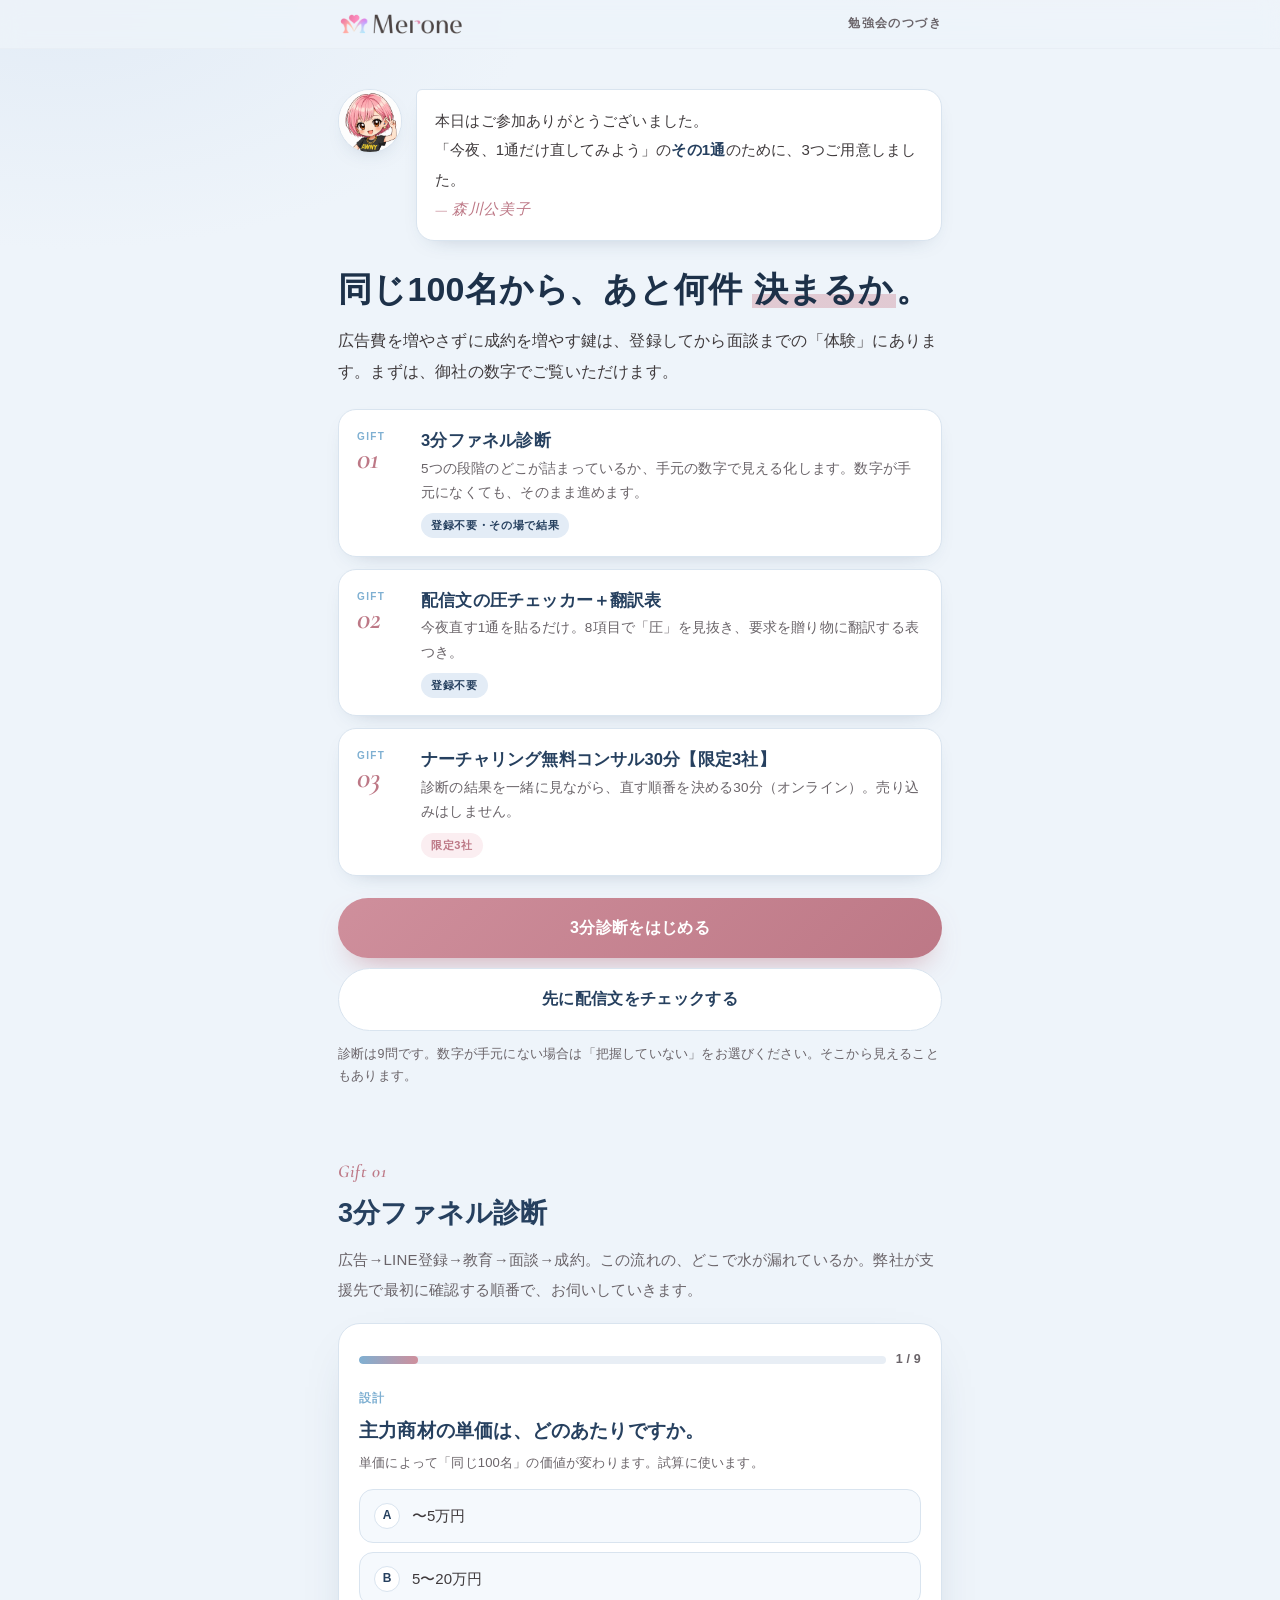
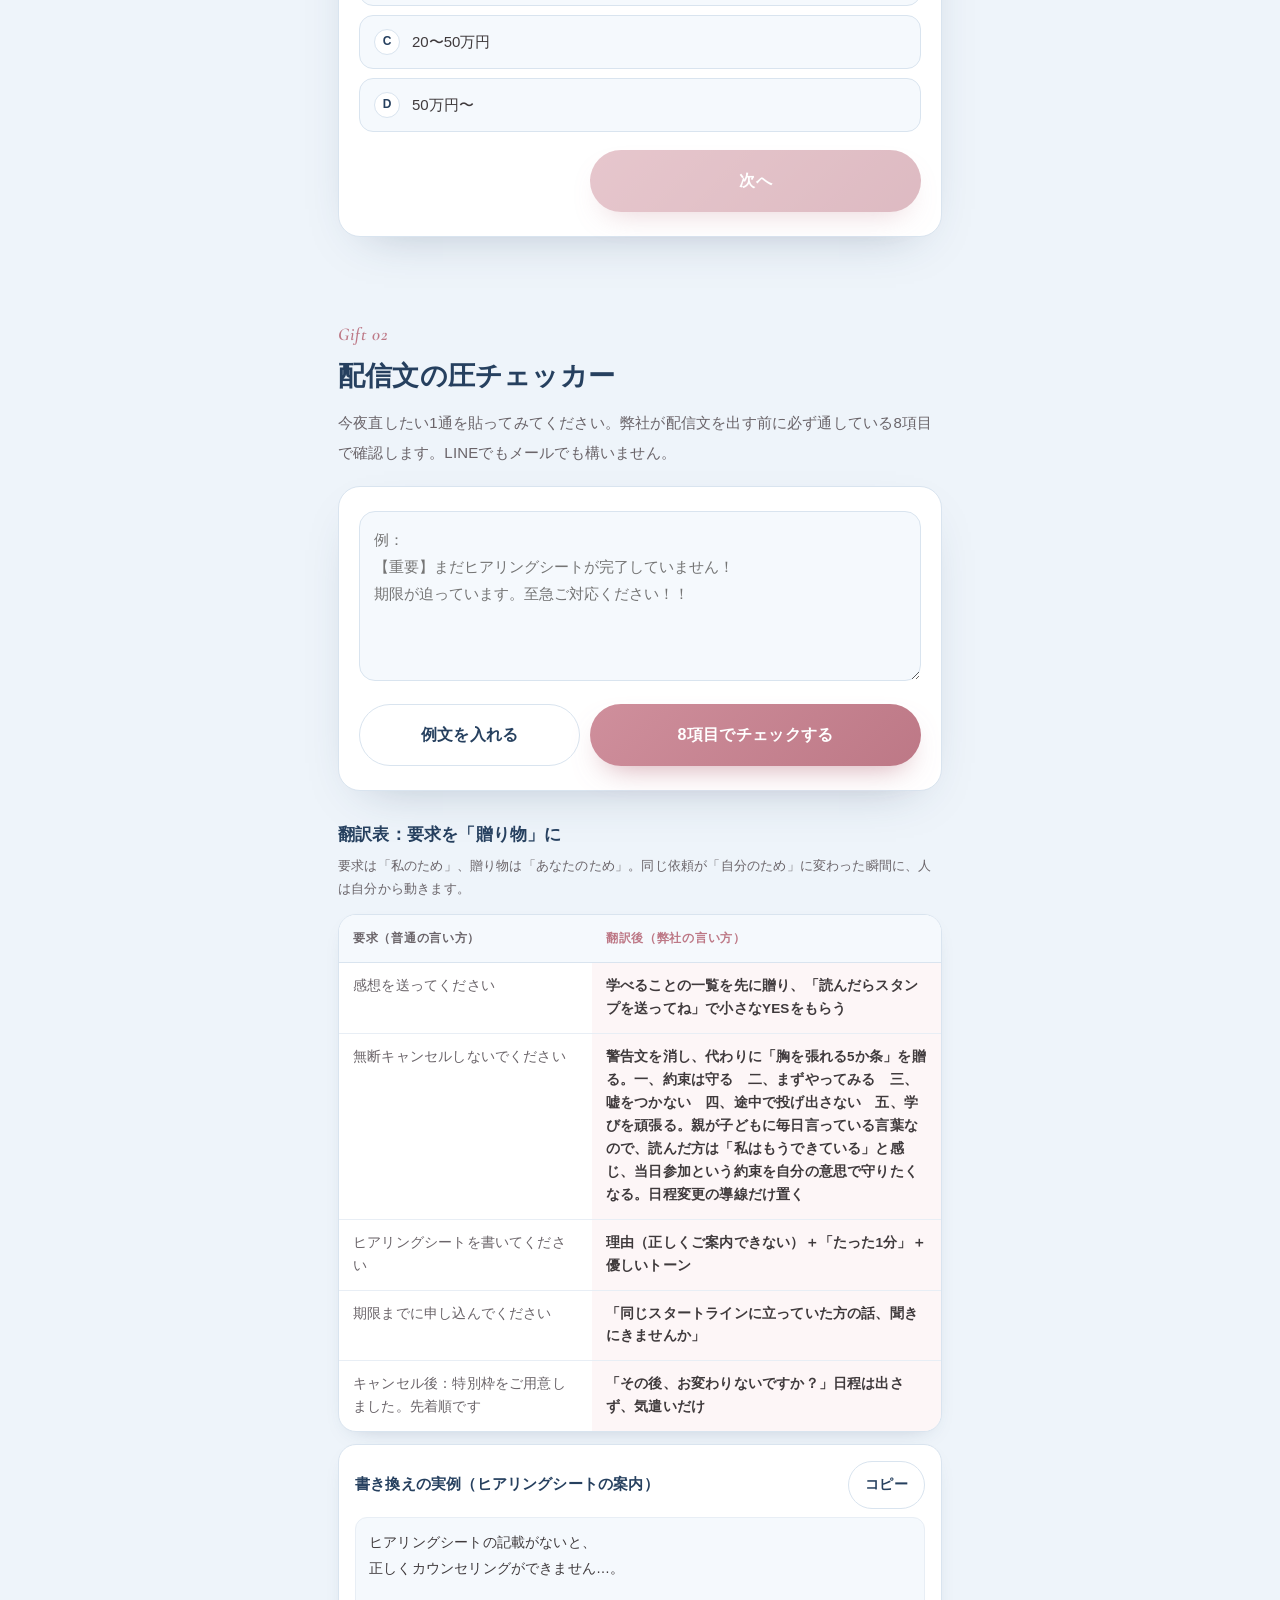
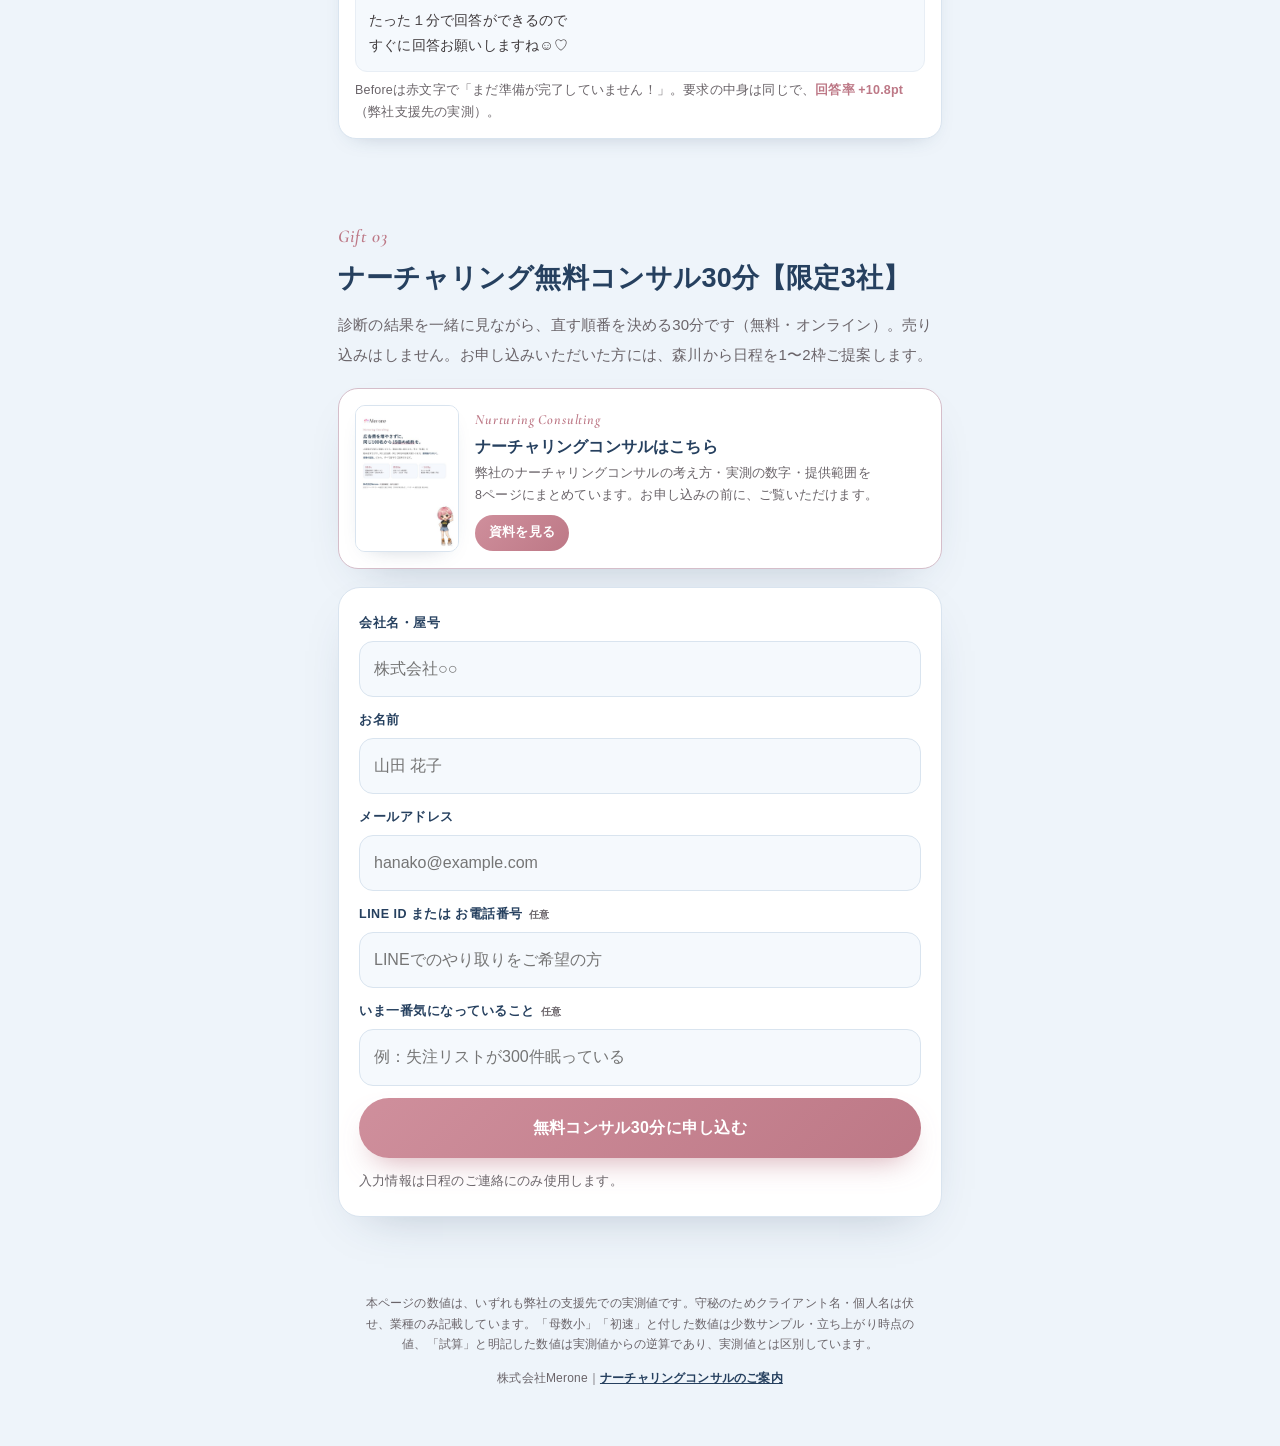
==== commit 9bd5c7ee: "セキュリティ対応：会員ページは自分のデータだけ読む形に（x-member-id） - データベースの公開キーで全員分を読めないようにする準備 - 送信は返却なし（return=minimal）に統一 " ====
--- a/gift/index.html
+++ b/gift/index.html
@@ -1,208 +1,395 @@
 <!doctype html>
 <html lang="ja">
 <head>
-  <meta charset="utf-8">
-  <meta name="viewport" content="width=device-width, initial-scale=1">
-  <meta name="color-scheme" content="light only">
-  <meta name="robots" content="noindex,nofollow">
-  <meta name="theme-color" content="#eef4fa">
-  <title>3分ファネル診断｜株式会社Merone</title>
-  <meta name="description" content="勉強会のつづきに、3つの贈り物。ファネル診断、配信文の圧チェッカー、30分の無料コンサルで、次に取り組むことを整理します。">
-  <link rel="preconnect" href="https://fonts.googleapis.com">
-  <link rel="preconnect" href="https://fonts.gstatic.com" crossorigin>
-  <link href="https://fonts.googleapis.com/css2?family=Cormorant+Garamond:ital,wght@0,500;0,600;1,500;1,600&family=Noto+Sans+JP:wght@400;500;600;700;800&display=swap" rel="stylesheet">
-  <link rel="stylesheet" href="style.css">
-  <script src="app.js" defer></script>
+<meta charset="utf-8">
+<meta name="viewport" content="width=device-width, initial-scale=1">
+<meta name="color-scheme" content="light only">
+<meta name="robots" content="noindex,nofollow">
+<title>3分ファネル診断｜株式会社Merone</title>
+<meta name="description" content="勉強会の続きとして。自社のファネルのどこが詰まっているかを3分で見える化する診断、配信文の圧チェッカー、ナーチャリング無料コンサル30分【限定3社】をご用意しました。">
+<link rel="preconnect" href="https://fonts.googleapis.com">
+<link rel="preconnect" href="https://fonts.gstatic.com" crossorigin>
+<link href="https://fonts.googleapis.com/css2?family=Cormorant+Garamond:ital,wght@0,500;0,600;1,500&display=swap" rel="stylesheet">
+<style>
+:root{
+  color-scheme:light;
+  --bg:#eef4fa;--bg2:#f5f9fd;--panel:#fff;
+  --ink:#3f3a3c;--ink-soft:#6a6469;
+  --navy:#26405f;--navy-deep:#1d3149;
+  --pink:#cf8f9c;--pink-deep:#bd7886;--pink-soft:#fbeef1;
+  --blue:#7fb0d2;--blue-soft:#e3ecf6;--yellow:#e6c35c;--yellow-soft:#fbf4dc;
+  --line:#d9e4ef;--line-soft:#e8eef5;
+  --shadow:0 18px 50px -28px rgba(38,64,95,.35);--shadow-sm:0 8px 24px -16px rgba(38,64,95,.4);
+}
+*{box-sizing:border-box;margin:0;padding:0}
+html{scroll-behavior:smooth}
+body{background:radial-gradient(900px 500px at 85% -5%,var(--pink-soft) 0%,rgba(0,0,0,0) 55%),radial-gradient(900px 480px at 5% 0%,var(--blue-soft) 0%,rgba(0,0,0,0) 52%),var(--bg);color:var(--ink);font-family:"Yu Gothic","YuGothic","Hiragino Kaku Gothic ProN","Hiragino Sans","Noto Sans JP",Meiryo,sans-serif;font-size:16px;line-height:1.9;-webkit-font-smoothing:antialiased;letter-spacing:.012em;overflow-x:hidden}
+img{max-width:100%;display:block}
+button,input,select,textarea{font:inherit;color:inherit}
+.serif{font-family:"Cormorant Garamond","Times New Roman",serif;font-style:italic;letter-spacing:.04em}
+h1,h2,h3{word-break:auto-phrase;overflow-wrap:anywhere;text-wrap:balance}
+.mob{display:none}@media(max-width:560px){.mob{display:inline}}
+
+header.site{position:sticky;top:0;z-index:50;backdrop-filter:saturate(1.2) blur(10px);background:color-mix(in srgb,var(--bg) 84%,transparent);border-bottom:1px solid var(--line-soft)}
+header.site .row{max-width:640px;margin:0 auto;padding:12px 18px;display:flex;align-items:center;justify-content:space-between;gap:12px}
+header.site img{height:24px;width:auto}
+header.site .tag{font-size:11.5px;color:var(--ink-soft);letter-spacing:.12em;font-weight:700}
+
+.wrap{max-width:640px;margin:0 auto;padding:0 18px}
+section{padding:40px 0}
+.eyebrow{font-family:"Cormorant Garamond",serif;font-style:italic;font-size:18px;color:var(--pink-deep);letter-spacing:.06em;font-weight:600;margin-bottom:6px}
+.sec-title{font-size:clamp(21px,5.6vw,27px);font-weight:800;color:var(--navy);line-height:1.45;margin-bottom:12px}
+.lead{font-size:15px;color:var(--ink-soft);line-height:2}
+
+/* hero */
+.hero{padding:40px 0 26px}
+.hero .greet{display:flex;gap:14px;align-items:flex-start}
+.hero .avatar{flex:none;width:64px;height:64px;border-radius:50%;background:var(--panel);border:1px solid var(--line);box-shadow:var(--shadow-sm);overflow:hidden}
+.hero .avatar img{width:100%;height:100%;object-fit:cover}
+.hero .bubble{background:var(--panel);border:1px solid var(--line);border-radius:18px;border-top-left-radius:6px;padding:16px 18px;box-shadow:var(--shadow-sm);font-size:15px;line-height:1.95}
+.hero .bubble b{color:var(--navy);font-weight:800}
+.hero h1{font-size:clamp(25px,7vw,34px);font-weight:900;color:var(--navy-deep);line-height:1.35;margin:26px 0 12px}
+.hero h1 .hl{background:linear-gradient(transparent 62%,color-mix(in srgb,var(--pink) 42%,transparent) 62%);padding:0 2px}
+.hero p.sub{font-size:15.5px;color:var(--ink);line-height:2}
+
+.gifts{display:flex;flex-direction:column;gap:12px;margin-top:22px}
+.gift{background:var(--panel);border:1px solid var(--line);border-radius:18px;padding:18px 18px 16px;box-shadow:var(--shadow-sm);display:grid;grid-template-columns:52px 1fr;gap:12px;align-items:start}
+.gift .no{font-family:"Cormorant Garamond",serif;font-style:italic;font-size:30px;color:var(--pink-deep);font-weight:600;line-height:1;padding-top:4px}
+.gift .no small{display:block;font-family:"Yu Gothic","YuGothic","Hiragino Sans",sans-serif;font-style:normal;font-size:10px;letter-spacing:.14em;color:var(--blue);font-weight:800;margin-bottom:2px}
+.gift h3{font-size:16.5px;color:var(--navy);font-weight:800;line-height:1.5}
+.gift p{font-size:13.5px;color:var(--ink-soft);line-height:1.8;margin-top:4px}
+.gift .pill{display:inline-block;margin-top:8px;font-size:11px;font-weight:800;letter-spacing:.06em;padding:2px 10px;border-radius:999px;background:var(--blue-soft);color:var(--navy)}
+.gift .pill.pk{background:var(--pink-soft);color:var(--pink-deep)}
+
+.btn{display:inline-flex;align-items:center;justify-content:center;gap:8px;border:0;cursor:pointer;white-space:nowrap;border-radius:999px;padding:15px 26px;font-weight:800;font-size:16px;letter-spacing:.02em;text-decoration:none;transition:transform .12s ease,box-shadow .12s ease}
+.btn:active{transform:translateY(1px)}
+.btn.primary{background:linear-gradient(135deg,var(--pink) 0%,var(--pink-deep) 100%);color:#fff;box-shadow:0 14px 30px -14px rgba(189,120,134,.7);width:100%}
+.btn.ghost{background:var(--panel);border:1.5px solid var(--line);color:var(--navy);width:100%}
+.btn.sm{padding:10px 16px;font-size:13.5px;width:auto}
+.btn[disabled]{opacity:.5;cursor:default}
+.ctaline{margin-top:22px;display:flex;flex-direction:column;gap:10px}
+.note{font-size:12.5px;color:var(--ink-soft);line-height:1.8}
+
+/* diagnosis */
+.card{background:var(--panel);border:1px solid var(--line);border-radius:22px;padding:24px 20px;box-shadow:var(--shadow)}
+.progress{display:flex;align-items:center;gap:10px;margin-bottom:16px}
+.progress .bar{flex:1;height:8px;border-radius:999px;background:var(--line-soft);overflow:hidden}
+.progress .bar i{display:block;height:100%;width:0;background:linear-gradient(90deg,var(--blue),var(--pink));border-radius:999px;transition:width .3s ease}
+.progress .n{font-size:12.5px;font-weight:800;color:var(--ink-soft);font-variant-numeric:tabular-nums;white-space:nowrap}
+.q{display:none}.q.on{display:block;animation:fade .25s ease}
+@keyframes fade{from{opacity:0;transform:translateY(6px)}to{opacity:1;transform:none}}
+.q .stage{font-size:11.5px;font-weight:800;letter-spacing:.12em;color:var(--blue);margin-bottom:6px}
+.q h3{font-size:19px;color:var(--navy);font-weight:800;line-height:1.55;margin-bottom:6px}
+.q .why{font-size:13px;color:var(--ink-soft);line-height:1.8;margin-bottom:14px}
+.opts{display:flex;flex-direction:column;gap:9px}
+.opt{display:flex;align-items:center;gap:12px;background:var(--bg2);border:1.5px solid var(--line);border-radius:14px;padding:13px 14px;cursor:pointer;text-align:left;font-size:15px;line-height:1.6;transition:border-color .12s,background .12s}
+.opt:hover{border-color:var(--blue)}
+.opt.sel{border-color:var(--pink-deep);background:var(--pink-soft)}
+.opt .k{flex:none;width:26px;height:26px;border-radius:50%;background:var(--panel);border:1.5px solid var(--line);display:flex;align-items:center;justify-content:center;font-size:12px;font-weight:800;color:var(--navy)}
+.opt.sel .k{background:var(--pink-deep);border-color:var(--pink-deep);color:#fff}
+.numrow{display:flex;gap:10px;align-items:center;margin-bottom:10px}
+.numrow input{flex:1;min-width:0;border:1.5px solid var(--line);border-radius:14px;padding:12px 14px;font-size:20px;font-weight:800;color:var(--navy);background:var(--bg2);font-variant-numeric:tabular-nums}
+.numrow input:focus{outline:none;border-color:var(--blue)}
+.numrow .unit{font-size:14px;color:var(--ink-soft);font-weight:700;white-space:nowrap}
+.nav{display:flex;gap:10px;margin-top:18px}
+.nav .btn{flex:1}
+.nav .btn.ghost{flex:.6}
+@media(max-width:560px){#checker .nav{flex-direction:column}#checker .nav .btn{flex:none;width:100%}}
+
+/* result */
+.res{display:none}.res.on{display:block;animation:fade .3s ease}
+.hundred{background:var(--panel);border:1px solid var(--line);border-radius:22px;padding:22px 20px;box-shadow:var(--shadow)}
+.hundred h3{font-size:18px;color:var(--navy);font-weight:800;margin-bottom:4px}
+.hundred .cap{font-size:12.5px;color:var(--ink-soft);margin-bottom:14px;line-height:1.7}
+.bars{display:flex;flex-direction:column;gap:12px}
+.brow{display:grid;grid-template-columns:86px 1fr 70px;gap:10px;align-items:center}
+.brow .l{font-size:12.5px;font-weight:800;color:var(--ink-soft);line-height:1.4}
+.brow .track{height:22px;border-radius:999px;background:var(--line-soft);overflow:hidden}
+.brow .track i{display:block;height:100%;border-radius:999px;width:0;transition:width .7s ease}
+.brow.now .track i{background:var(--blue)}
+.brow.ours .track i{background:linear-gradient(90deg,var(--pink),var(--pink-deep))}
+.brow .v{font-size:19px;font-weight:900;color:var(--navy);font-variant-numeric:tabular-nums;text-align:right;line-height:1.1}
+.brow .v small{display:block;font-size:10.5px;color:var(--ink-soft);font-weight:700}
+.brow.ours .v{color:var(--pink-deep)}
+.gap{margin-top:14px;padding:12px 14px;border-radius:14px;background:var(--pink-soft);font-size:14px;line-height:1.8;color:var(--ink)}
+.gap b{color:var(--pink-deep);font-weight:900;font-size:17px}
+
+.signals{margin-top:16px;display:flex;flex-direction:column;gap:8px}
+.sig{display:grid;grid-template-columns:16px 92px 1fr;gap:10px;align-items:start;background:var(--panel);border:1px solid var(--line);border-radius:14px;padding:11px 13px}
+.sig .dot{width:14px;height:14px;border-radius:50%;margin-top:6px;border:2px solid #fff;box-shadow:0 0 0 1px var(--line)}
+.sig .dot.b{background:var(--blue)}.sig .dot.y{background:var(--yellow)}.sig .dot.p{background:var(--pink-deep)}
+.sig .nm{font-size:13.5px;font-weight:800;color:var(--navy);line-height:1.5}
+.sig .nm small{display:block;font-size:10.5px;color:var(--ink-soft);font-weight:700;letter-spacing:.05em}
+.sig .tx{font-size:13px;color:var(--ink-soft);line-height:1.75}
+.sig.top{border-color:var(--pink);background:color-mix(in srgb,var(--pink-soft) 60%,#fff)}
+.legend{margin-top:8px;font-size:11.5px;color:var(--ink-soft);display:flex;gap:12px;flex-wrap:wrap}
+.legend i{display:inline-block;width:9px;height:9px;border-radius:50%;margin-right:4px;vertical-align:middle}
+
+.culprit{margin-top:18px;background:var(--panel);border:1px solid color-mix(in srgb,var(--pink) 45%,var(--line));border-left:5px solid var(--pink);border-radius:20px;padding:22px 20px;box-shadow:var(--shadow)}
+.culprit .cat{font-family:"Cormorant Garamond",serif;font-style:italic;font-size:15px;color:var(--pink-deep);font-weight:600;letter-spacing:.08em}
+.culprit h3{font-size:20px;color:var(--navy);font-weight:900;line-height:1.5;margin:2px 0 10px}
+.culprit p{font-size:14.5px;color:var(--ink);line-height:1.95}
+.culprit .blk{margin-top:14px;padding-top:12px;border-top:1px dashed var(--line)}
+.culprit .blk .k{font-size:11.5px;font-weight:800;letter-spacing:.12em;color:var(--blue);margin-bottom:4px}
+.culprit .blk .v{font-size:15px;font-weight:800;color:var(--navy);line-height:1.7}
+.culprit .blk .m{font-size:13.5px;color:var(--ink-soft);line-height:1.8;margin-top:4px}
+.culprit .blk .m b{color:var(--pink-deep);font-weight:800;font-variant-numeric:tabular-nums}
+
+/* checker */
+textarea{width:100%;min-height:170px;border:1.5px solid var(--line);border-radius:16px;padding:14px;background:var(--bg2);font-size:15px;line-height:1.8;resize:vertical}
+textarea:focus{outline:none;border-color:var(--blue)}
+.chk{margin-top:16px;display:none;flex-direction:column;gap:8px}
+.chk.on{display:flex}
+.ck{display:grid;grid-template-columns:28px 1fr;gap:10px;align-items:start;background:var(--panel);border:1px solid var(--line);border-radius:14px;padding:11px 13px}
+.ck .ic{width:24px;height:24px;border-radius:50%;display:flex;align-items:center;justify-content:center;font-size:12px;font-weight:900;color:#fff;margin-top:2px}
+.ck.ok .ic{background:var(--blue)}.ck.ng .ic{background:var(--pink-deep)}.ck.info .ic{background:var(--yellow)}
+.ck .t{font-size:14px;font-weight:800;color:var(--navy);line-height:1.5}
+.ck .d{font-size:13px;color:var(--ink-soft);line-height:1.75}
+.ck .d b{color:var(--pink-deep);font-weight:800}
+.score{display:flex;align-items:baseline;gap:8px;margin-top:4px}
+.score .n{font-size:34px;font-weight:900;color:var(--navy);font-variant-numeric:tabular-nums;line-height:1;white-space:nowrap;flex:none}
+.score .l{font-size:13px;color:var(--ink-soft);font-weight:700}
+.tblwrap{overflow-x:auto;border:1px solid var(--line);border-radius:18px;background:var(--panel);box-shadow:var(--shadow-sm);margin-top:14px}
+table.tr{border-collapse:collapse;width:100%;min-width:0;font-size:13.5px}
+@media(max-width:560px){table.tr{font-size:12.5px}table.tr th,table.tr td{padding:9px 8px}}
+table.tr th{background:var(--bg2);color:var(--ink-soft);font-size:12px;letter-spacing:.06em;text-align:left;padding:12px 14px;font-weight:800;border-bottom:1px solid var(--line)}
+table.tr th.us{color:var(--pink-deep)}
+table.tr td{padding:12px 14px;border-bottom:1px solid var(--line-soft);vertical-align:top;line-height:1.7}
+table.tr tr:last-child td{border-bottom:0}
+table.tr td.them{color:var(--ink-soft);width:42%}
+table.tr td.us{background:color-mix(in srgb,var(--pink-soft) 55%,transparent);font-weight:600;color:var(--ink)}
+
+/* pamphlet block */
+.pamph{display:grid;grid-template-columns:104px 1fr;gap:16px;align-items:center;background:var(--panel);border:1.5px solid color-mix(in srgb,var(--pink) 45%,var(--line));border-radius:20px;padding:16px 16px;box-shadow:var(--shadow);text-decoration:none;color:inherit;margin-top:18px}
+.pamph img{width:104px;height:auto;border-radius:10px;border:1px solid var(--line);box-shadow:var(--shadow-sm)}
+.pamph .e{font-family:"Cormorant Garamond",serif;font-style:italic;font-size:14px;color:var(--pink-deep);font-weight:600;letter-spacing:.06em}
+.pamph .t{font-size:16px;font-weight:900;color:var(--navy);line-height:1.5;margin-top:2px;word-break:auto-phrase;overflow-wrap:anywhere}
+.pamph .d{font-size:12.5px;color:var(--ink-soft);line-height:1.75;margin-top:4px;word-break:auto-phrase;overflow-wrap:anywhere}
+.pamph .go{display:inline-block;margin-top:8px;font-size:12.5px;font-weight:800;color:#fff;background:linear-gradient(135deg,var(--pink),var(--pink-deep));padding:6px 14px;border-radius:999px}
+@media(max-width:420px){.pamph{grid-template-columns:84px 1fr;gap:12px;padding:14px}.pamph img{width:84px}}
+/* form */
+.form{display:flex;flex-direction:column;gap:12px}
+.fld label{display:block;font-size:12.5px;font-weight:800;color:var(--navy);margin-bottom:5px;letter-spacing:.04em}
+.fld label small{font-weight:700;color:var(--ink-soft);margin-left:6px}
+.fld input,.fld select{width:100%;border:1.5px solid var(--line);border-radius:14px;padding:12px 14px;background:var(--bg2);font-size:16px}
+.fld input:focus,.fld select:focus{outline:none;border-color:var(--blue)}
+.chkbox{display:flex;gap:12px;align-items:flex-start;background:var(--pink-soft);border:1.5px solid color-mix(in srgb,var(--pink) 40%,var(--line));border-radius:16px;padding:14px;cursor:pointer}
+.chkbox input{width:22px;height:22px;margin-top:3px;accent-color:var(--pink-deep);flex:none}
+.chkbox .t{font-size:15px;font-weight:800;color:var(--navy);line-height:1.6}
+.chkbox .d{font-size:12.5px;color:var(--ink-soft);line-height:1.75;margin-top:2px}
+.st{font-size:13px;color:var(--ink-soft);min-height:1.5em;line-height:1.7}
+.st.ng{color:var(--pink-deep);font-weight:700}
+
+/* thanks */
+.thanks{display:none}.thanks.on{display:block;animation:fade .3s ease}
+.tpl{background:var(--panel);border:1px solid var(--line);border-radius:18px;padding:16px 16px 14px;box-shadow:var(--shadow-sm);margin-top:12px}
+.tpl .h{display:flex;justify-content:space-between;align-items:center;gap:10px;margin-bottom:8px}
+.tpl .h .btn{flex:none}
+.tpl .h b{font-size:14.5px;color:var(--navy);font-weight:800;line-height:1.5;word-break:auto-phrase;overflow-wrap:anywhere}
+.tpl pre{white-space:pre-wrap;word-break:break-word;font-family:inherit;font-size:14px;line-height:1.85;background:var(--bg2);border:1px solid var(--line-soft);border-radius:12px;padding:12px 13px;color:var(--ink)}
+.tpl .m{font-size:12.5px;color:var(--ink-soft);line-height:1.75;margin-top:8px}
+.tpl .m b{color:var(--pink-deep);font-weight:800}
+.dl{display:flex;flex-direction:column;gap:10px;margin-top:12px}
+.dl a{display:flex;align-items:center;justify-content:space-between;gap:10px;background:var(--panel);border:1.5px solid var(--line);border-radius:16px;padding:14px 16px;text-decoration:none;color:var(--navy);font-weight:800;font-size:15px;box-shadow:var(--shadow-sm)}
+.dl a span{font-size:12px;color:var(--ink-soft);font-weight:700;white-space:nowrap}
+
+footer{padding:36px 18px 56px;text-align:center;color:var(--ink-soft);font-size:12px;line-height:1.9}
+footer .note{max-width:560px;margin:0 auto 12px;font-size:11.5px}
+footer a{color:var(--navy);font-weight:700}
+.hidden{display:none !important}
+</style>
 </head>
 <body>
-<a class="skip-link" href="#diag">診断へスキップ</a>
+
 <header class="site">
-  <div class="header-inner">
-    <a class="brand" href="#top" aria-label="Merone ページの先頭へ"><img src="../merone-logo.png" alt="Merone" width="151" height="32"></a>
-    <span class="header-tag">勉強会のつづき</span>
-    <nav class="site-nav" aria-label="特典メニュー">
-      <a href="#diag"><span>01</span> ファネル診断</a>
-      <a href="#checker"><span>02</span> 配信文チェック</a>
-      <a href="#gift3" class="nav-consult"><span>03</span> 個別相談 <span aria-hidden="true">↗</span></a>
-    </nav>
+  <div class="row">
+    <img src="../merone-logo.png" alt="Merone">
+    <div class="tag">勉強会のつづき</div>
   </div>
 </header>
-<main id="main">
-  <section class="hero section-shell" id="top" aria-labelledby="hero-title">
-    <div class="hero-copy">
-      <p class="eyebrow">A little gift, for your next step.</p>
-      <h1 id="hero-title"><span>同じ100名から、</span><span>あと何件<span class="highlight">決まるか。</span></span></h1>
-      <p class="hero-lead">広告費を増やさずに成約を増やす鍵は、<br class="desktop-br">登録してから面談までの「体験」にあります。<br class="desktop-br">まずは、<span class="phrase">御社の数字で</span><span class="phrase">ご覧いただけます。</span></p>
-      <div class="hero-actions">
-        <a class="btn primary" href="#diag">3分診断をはじめる <span aria-hidden="true">→</span></a>
-        <p class="micro-meta"><span>全9問</span><span>登録不要</span><span>その場で結果</span></p>
-      </div>
-      <div class="personal-note">
-        <img src="img/char-head.png" alt="" width="60" height="60">
-        <div><p>本日はご参加ありがとうございました。<br>「今夜、1通だけ直してみよう」の<br class="wide-br"><strong>その1通</strong>のために、3つご用意しました。</p><span class="signature">株式会社Merone　森川公美子</span></div>
-      </div>
-    </div>
-    <div class="gift-menu" aria-label="3つの贈り物">
-      <div class="menu-caption"><span class="eyebrow">Three gifts for you</span><span class="fine-line"></span></div>
-      <a class="gift" href="#diag">
-        <span class="gift-number">01</span>
-        <div><span class="gift-kicker">数字から、次の一手を。</span><h2>3分ファネル診断</h2><p>5つの視点で、見直すポイントを整理。<br>数字が手元になくても進められます。</p><span class="pill">登録不要・全9問</span></div>
-        <span class="gift-arrow" aria-hidden="true">↗</span>
-      </a>
-      <a class="gift" href="#checker">
-        <span class="gift-number">02</span>
-        <div><span class="gift-kicker">その1通を、やさしく。</span><h2>配信文の圧チェッカー<span class="gift-subtitle">＋ 要求を贈り物に変える翻訳表</span></h2><p>LINEやメールの文章を、8項目で確認。</p><span class="pill">登録不要</span></div>
-        <span class="gift-arrow" aria-hidden="true">↗</span>
-      </a>
-      <a class="gift" href="#gift3">
-        <span class="gift-number">03</span>
-        <div><span class="gift-kicker">一緒に、順番を決める。</span><h2>ナーチャリング無料コンサル</h2><p>診断結果をもとに、次に取り組むことを。</p><span class="pill pink">30分・オンライン</span><span class="availability">受付枠：3社</span></div>
-        <span class="gift-arrow" aria-hidden="true">↗</span>
-      </a>
-    </div>
+
+<!-- ============ HERO ============ -->
+<div class="wrap">
+  <section class="hero" id="top">
+    <div class="greet">
+      <div class="avatar"><img src="img/char-head.png" alt=""></div>
+      <div class="bubble">本日はご参加ありがとうございました。<br>「今夜、1通だけ直してみよう」の<b>その1通</b>のために、3つご用意しました。<br><span class="serif" style="color:var(--pink-deep);font-size:15px">— 森川公美子</span></div>
+    </div>
+    <h1>同じ100名から、<br class="mob">あと何件 <span class="hl">決まるか</span>。</h1>
+    <p class="sub">広告費を増やさずに成約を増やす鍵は、登録してから面談までの「体験」にあります。まずは、御社の数字でご覧いただけます。</p>
+
+    <div class="gifts">
+      <div class="gift">
+        <div class="no"><small>GIFT</small>01</div>
+        <div>
+          <h3>3分ファネル診断</h3>
+          <p>5つの段階のどこが詰まっているか、手元の数字で見える化します。数字が手元になくても、そのまま進めます。</p>
+          <span class="pill">登録不要・その場で結果</span>
+        </div>
+      </div>
+      <div class="gift">
+        <div class="no"><small>GIFT</small>02</div>
+        <div>
+          <h3>配信文の圧チェッカー＋翻訳表</h3>
+          <p>今夜直す1通を貼るだけ。8項目で「圧」を見抜き、要求を贈り物に翻訳する表つき。</p>
+          <span class="pill">登録不要</span>
+        </div>
+      </div>
+      <div class="gift">
+        <div class="no"><small>GIFT</small>03</div>
+        <div>
+          <h3>ナーチャリング無料コンサル30分【限定3社】</h3>
+          <p>診断の結果を一緒に見ながら、直す順番を決める30分（オンライン）。売り込みはしません。</p>
+          <span class="pill pk">限定3社</span>
+        </div>
+      </div>
+    </div>
+
+    <div class="ctaline">
+      <a class="btn primary" href="#diag">3分診断をはじめる</a>
+      <a class="btn ghost" href="#checker">先に配信文をチェックする</a>
+    </div>
+    <p class="note" style="margin-top:12px">診断は9問です。数字が手元にない場合は「把握していない」をお選びください。そこから見えることもあります。</p>
   </section>
-
-  <section class="feature-section" id="diag" aria-labelledby="diag-title">
-    <div class="section-shell feature-grid">
-      <div class="section-intro">
-        <div class="section-index"><span class="eyebrow">Gift</span><span>01</span></div>
-        <p class="section-kicker">数字を知ることから、はじめる。</p>
-        <h2 id="diag-title" class="sec-title"><span>3分</span><span>ファネル診断</span></h2>
-        <p class="lead">登録から成約までの流れを、5つの視点で確認します。どこから見直すか、御社の数字で整理してみましょう。</p>
-        <div class="funnel-path" aria-label="広告、LINE登録、教育、面談、成約"><span>広告</span><i aria-hidden="true">›</i><span>LINE登録</span><i aria-hidden="true">›</i><span>教育</span><i aria-hidden="true">›</i><span>面談</span><i aria-hidden="true">›</i><span>成約</span></div>
-        <div class="intro-tip"><span class="tip-mark" aria-hidden="true">i</span><p>数字はおおよそで大丈夫です。<br>不明な項目は「把握していない」を<br class="wide-br">選んで進められます。</p></div>
-        <p class="section-meta">約3分 <span>／</span> 全9問 <span>／</span> 登録不要</p>
-      </div>
-      <div class="section-content">
-        <div class="card quiz-card" id="quiz">
-          <div class="quiz-top"><span class="eyebrow">Your funnel, in focus.</span><span class="quiz-count"><strong id="q-current">01</strong><span>/ 09</span></span></div>
-          <div class="progress"><div class="bar" role="progressbar" aria-label="診断の進み具合" aria-valuemin="0" aria-valuemax="9" aria-valuenow="1"><i id="pbar"></i></div><span class="sr-only" id="pnum" aria-live="polite">1 / 9</span></div>
-          <div class="question-area">
+</div>
+
+<!-- ============ DIAGNOSIS ============ -->
+<div class="wrap">
+  <section id="diag">
+    <div class="eyebrow">Gift 01</div>
+    <h2 class="sec-title">3分ファネル診断</h2>
+    <p class="lead">広告→LINE登録→教育→面談→成約。この流れの、どこで水が漏れているか。弊社が支援先で最初に確認する順番で、お伺いしていきます。</p>
+
+    <div class="card" style="margin-top:18px" id="quiz">
+      <div class="progress"><div class="bar"><i id="pbar"></i></div><div class="n" id="pnum">1 / 9</div></div>
+
+      <!-- Q1 -->
       <div class="q on" data-q="price">
         <div class="stage">設計</div>
-        <h3 tabindex="-1"><span class="phrase">主力商材の単価は、</span><span class="phrase">どのあたりですか。</span></h3>
+        <h3>主力商材の単価は、どのあたりですか。</h3>
         <div class="why">単価によって「同じ100名」の価値が変わります。試算に使います。</div>
         <div class="opts">
-          <button type="button" aria-pressed="false" class="opt" data-v="5万円未満"><span class="k">A</span>5万円未満</button>
-          <button type="button" aria-pressed="false" class="opt" data-v="5万〜20万円未満"><span class="k">B</span>5万〜20万円未満</button>
-          <button type="button" aria-pressed="false" class="opt" data-v="20万〜50万円未満"><span class="k">C</span>20万〜50万円未満</button>
-          <button type="button" aria-pressed="false" class="opt" data-v="50万円〜"><span class="k">D</span>50万円〜</button>
+          <button class="opt" data-v="〜5万円"><span class="k">A</span>〜5万円</button>
+          <button class="opt" data-v="5〜20万円"><span class="k">B</span>5〜20万円</button>
+          <button class="opt" data-v="20〜50万円"><span class="k">C</span>20〜50万円</button>
+          <button class="opt" data-v="50万円〜"><span class="k">D</span>50万円〜</button>
         </div>
       </div>
 
       <!-- Q2 -->
       <div class="q" data-q="leads">
         <div class="stage">設計</div>
-        <h3 tabindex="-1"><span class="phrase">ひと月に、</span><span class="phrase">新しく入ってくる</span><span class="phrase">見込み客は何名ですか。</span></h3>
+        <h3>ひと月に、新しく入ってくる見込み客は何名ですか。</h3>
         <div class="why">LINE登録・資料請求・問い合わせなど、名前が分かった人の数です。おおよそで構いません。</div>
-        <div class="numrow"><input type="number" inputmode="numeric" min="0" max="10000000" step="1" placeholder="例：120" id="in_leads" aria-label="ひと月の見込み客数" aria-describedby="quiz-error"><span class="unit">名／月</span></div>
-        <div class="opts">
-          <button type="button" aria-pressed="false" class="opt" data-v="unknown"><span class="k">?</span>把握していない</button>
+        <div class="numrow"><input type="number" inputmode="numeric" min="0" placeholder="例：120" id="in_leads"><span class="unit">名／月</span></div>
+        <div class="opts">
+          <button class="opt" data-v="unknown"><span class="k">?</span>把握していない</button>
         </div>
       </div>
 
       <!-- Q3 -->
       <div class="q" data-q="meet">
         <div class="stage">設計</div>
-        <h3 tabindex="-1"><span class="phrase">そのうち、</span><span class="phrase">面談・商談まで進むのは</span><span class="phrase">何名ですか。</span></h3>
-        <div class="why">前の質問で数えた見込み客のうち、面談・商談に進んだ人数です。同じ期間・同じ対象でお答えください。</div>
-        <div class="numrow"><input type="number" inputmode="numeric" min="0" max="10000000" step="1" placeholder="例：12" id="in_meet" aria-label="面談・商談に進んだ人数" aria-describedby="quiz-error"><span class="unit">名／月</span></div>
-        <div class="opts">
-          <button type="button" aria-pressed="false" class="opt" data-v="unknown"><span class="k">?</span>把握していない</button>
+        <h3>そのうち、面談・商談まで進むのは何名ですか。</h3>
+        <div class="why">ここが「面談創出率」。多くの会社で、登録と面談のあいだが誰の仕事でもなくなっています。</div>
+        <div class="numrow"><input type="number" inputmode="numeric" min="0" placeholder="例：12" id="in_meet"><span class="unit">名／月</span></div>
+        <div class="opts">
+          <button class="opt" data-v="unknown"><span class="k">?</span>把握していない</button>
         </div>
       </div>
 
       <!-- Q4 -->
       <div class="q" data-q="close">
         <div class="stage">面談</div>
-        <h3 tabindex="-1"><span class="phrase">面談のうち、</span><span class="phrase">成約は何件ですか。</span></h3>
-        <div class="why">前の質問で数えた面談のうち、成約が確定した件数です。口頭の合意は含めず、同じ期間・同じ対象でお答えください。</div>
-        <div class="numrow"><input type="number" inputmode="numeric" min="0" max="10000000" step="1" placeholder="例：4" id="in_close" aria-label="成約件数" aria-describedby="quiz-error"><span class="unit">件／月</span></div>
-        <div class="opts">
-          <button type="button" aria-pressed="false" class="opt" data-v="unknown"><span class="k">?</span>把握していない</button>
+        <h3>面談のうち、成約は何件ですか。</h3>
+        <div class="why">決着ベース（成約と失注が決まったもの）でお願いします。口頭の合意は含めずにお考えください。</div>
+        <div class="numrow"><input type="number" inputmode="numeric" min="0" placeholder="例：4" id="in_close"><span class="unit">件／月</span></div>
+        <div class="opts">
+          <button class="opt" data-v="unknown"><span class="k">?</span>把握していない</button>
         </div>
       </div>
 
       <!-- Q5 -->
       <div class="q" data-q="lt">
         <div class="stage">面談</div>
-        <h3 tabindex="-1"><span class="phrase">予約から面談当日まで、</span><span class="phrase">平均で何日あいていますか。</span></h3>
+        <h3>予約から面談当日まで、平均で何日あいていますか。</h3>
         <div class="why">弊社の実測では、「来たい気持ち」は1週間もちませんでした。枠の見せ方だけで実施率が動きます。</div>
         <div class="opts">
-          <button type="button" aria-pressed="false" class="opt" data-v="3"><span class="k">A</span>3日以内</button>
-          <button type="button" aria-pressed="false" class="opt" data-v="7"><span class="k">B</span>4〜7日</button>
-          <button type="button" aria-pressed="false" class="opt" data-v="8"><span class="k">C</span>8日以上</button>
-          <button type="button" aria-pressed="false" class="opt" data-v="unknown"><span class="k">?</span>把握していない</button>
+          <button class="opt" data-v="3"><span class="k">A</span>3日以内</button>
+          <button class="opt" data-v="7"><span class="k">B</span>4〜7日</button>
+          <button class="opt" data-v="8"><span class="k">C</span>8日以上</button>
+          <button class="opt" data-v="unknown"><span class="k">?</span>把握していない</button>
         </div>
       </div>
 
       <!-- Q6 -->
       <div class="q" data-q="msgs">
         <div class="stage">配信</div>
-        <h3 tabindex="-1"><span class="phrase">登録から24時間のあいだに、</span><span class="phrase">自動で届く配信は</span><span class="phrase">何通ですか。</span></h3>
+        <h3>登録から24時間のあいだに、自動で届く配信は何通ですか。</h3>
         <div class="why">登録12時間で5通届く設計は、相手から見ると「追われている」と感じられやすい設計です。</div>
         <div class="opts">
-          <button type="button" aria-pressed="false" class="opt" data-v="0"><span class="k">A</span>0通（自動配信はない）</button>
-          <button type="button" aria-pressed="false" class="opt" data-v="2"><span class="k">B</span>1〜2通</button>
-          <button type="button" aria-pressed="false" class="opt" data-v="4"><span class="k">C</span>3〜4通</button>
-          <button type="button" aria-pressed="false" class="opt" data-v="5"><span class="k">D</span>5通以上</button>
-          <button type="button" aria-pressed="false" class="opt" data-v="unknown"><span class="k">?</span>把握していない</button>
+          <button class="opt" data-v="0"><span class="k">A</span>0通（自動配信はない）</button>
+          <button class="opt" data-v="2"><span class="k">B</span>1〜2通</button>
+          <button class="opt" data-v="4"><span class="k">C</span>3〜4通</button>
+          <button class="opt" data-v="5"><span class="k">D</span>5通以上</button>
+          <button class="opt" data-v="unknown"><span class="k">?</span>把握していない</button>
         </div>
       </div>
 
       <!-- Q7 -->
       <div class="q" data-q="pressure">
         <div class="stage">心理</div>
-        <h3 tabindex="-1"><span class="phrase">配信文に「まだ」「無断」</span><span class="phrase">「ラスト」「先着」「至急」の</span><span class="phrase">いずれかを使っていますか。</span></h3>
-        <div class="why">圧をかけると、人は動かされていると感じて止まります。受け手の気持ちに沿った伝え方を確認します。</div>
-        <div class="opts">
-          <button type="button" aria-pressed="false" class="opt" data-v="yes"><span class="k">A</span>使っている</button>
-          <button type="button" aria-pressed="false" class="opt" data-v="no"><span class="k">B</span>使っていない</button>
-          <button type="button" aria-pressed="false" class="opt" data-v="unknown"><span class="k">?</span>わからない</button>
+        <h3>配信文に「まだ」「無断」「ラスト」「先着」「至急」のいずれかを使っていますか。</h3>
+        <div class="why">圧をかけると、人は動かされていると感じて止まります。特に女性のお客さまは反転します。</div>
+        <div class="opts">
+          <button class="opt" data-v="yes"><span class="k">A</span>使っている</button>
+          <button class="opt" data-v="no"><span class="k">B</span>使っていない</button>
+          <button class="opt" data-v="unknown"><span class="k">?</span>わからない</button>
         </div>
       </div>
 
       <!-- Q8 -->
       <div class="q" data-q="temp">
         <div class="stage">配信</div>
-        <h3 tabindex="-1"><span class="phrase">見込み客の「温度」は、</span><span class="phrase">どう分けていますか。</span></h3>
+        <h3>見込み客の「温度」は、どう分けていますか。</h3>
         <div class="why">動画を見た人・感想を書いた人・申し込んだ人が分かれば、営業は温かい人にだけ時間を使えます。</div>
         <div class="opts">
-          <button type="button" aria-pressed="false" class="opt" data-v="action"><span class="k">A</span>感想・返信などの行動で分けている</button>
-          <button type="button" aria-pressed="false" class="opt" data-v="same"><span class="k">B</span>全員に同じ配信をしている</button>
-          <button type="button" aria-pressed="false" class="opt" data-v="none"><span class="k">C</span>登録後の配信は特にしていない</button>
+          <button class="opt" data-v="action"><span class="k">A</span>感想・返信などの行動で分けている</button>
+          <button class="opt" data-v="same"><span class="k">B</span>全員に同じ配信をしている</button>
+          <button class="opt" data-v="none"><span class="k">C</span>登録後の配信は特にしていない</button>
         </div>
       </div>
 
       <!-- Q9 -->
       <div class="q" data-q="lost">
         <div class="stage">掘り起こし</div>
-        <h3 tabindex="-1"><span class="phrase">直近3ヶ月の</span><span class="phrase">失注・キャンセルには、</span><span class="phrase">どう対応していますか。</span></h3>
+        <h3>直近3ヶ月の失注・キャンセルには、どう対応していますか。</h3>
         <div class="why">一度は興味を示した人のリスト。追加の広告費はゼロです。</div>
         <div class="opts">
-          <button type="button" aria-pressed="false" class="opt" data-v="none"><span class="k">A</span>特に何もしていない</button>
-          <button type="button" aria-pressed="false" class="opt" data-v="auto"><span class="k">B</span>自動配信で案内している</button>
-          <button type="button" aria-pressed="false" class="opt" data-v="personal"><span class="k">C</span>個別に声をかけている</button>
-        </div>
-      </div>
-
-</div>
-          <p class="field-error" id="quiz-error" aria-live="polite"></p>
-          <div class="quiz-bottom"><p class="selection-help" id="selection-help">あてはまるものを1つお選びください。</p><div class="nav"><button class="btn back" id="prev" type="button">← 戻る</button><button class="btn primary" id="next" type="button" disabled>次へ →</button></div></div>
-        </div>
-        <p class="quiz-privacy" id="quiz-privacy"><span aria-hidden="true">✓</span> 診断結果を見るための登録は不要です。</p>
-
-    <div class="res" id="result" tabindex="-1" aria-label="診断結果">
+          <button class="opt" data-v="none"><span class="k">A</span>特に何もしていない</button>
+          <button class="opt" data-v="auto"><span class="k">B</span>自動配信で案内している</button>
+          <button class="opt" data-v="personal"><span class="k">C</span>個別に声をかけている</button>
+        </div>
+      </div>
+
+      <div class="nav">
+        <button class="btn ghost" id="prev" type="button">戻る</button>
+        <button class="btn primary" id="next" type="button" disabled>次へ</button>
+      </div>
+    </div>
+
+    <!-- RESULT -->
+    <div class="res" id="result">
       <div class="hundred">
         <div class="eyebrow" style="margin-bottom:2px">Your 100</div>
-        <h3><span class="phrase">御社に100名入ったとき、</span><span class="phrase">何件決まりますか。</span></h3>
-        <div class="cap">同じ100名、同じ広告費。登録後の体験を見直すための、比較の目安です。</div>
+        <h3>御社に100名入ったとき、何件決まりますか。</h3>
+        <div class="cap">同じ100名、同じ広告費。違うのは「入ってから面談までの体験」だけです。</div>
         <div class="bars">
           <div class="brow now"><div class="l">いまの<br>御社</div><div class="track"><i id="bar_now"></i></div><div class="v" id="v_now">—</div></div>
-          <div class="brow ours"><div class="l">参考<br>レンジ</div><div class="track"><i id="bar_ours"></i></div><div class="v">15<small>件</small></div></div>
+          <div class="brow ours"><div class="l">弊社の<br>構築</div><div class="track"><i id="bar_ours"></i></div><div class="v">15<small>件</small></div></div>
         </div>
         <div class="gap" id="gaptext"></div>
-        <p class="note" style="margin-top:10px">参考レンジ＝面談創出率25%×面談成約率60%。いずれも弊社の支援先（高単価・LINE経由）での実測レンジです。御社の数字はご入力値からの単純計算で、試算は保証ではありません。</p>
+        <p class="note" style="margin-top:10px">弊社の構築＝面談創出率25%×面談成約率60%。いずれも弊社の支援先（高単価・LINE経由）での実測レンジです。御社の数字はご入力値からの単純計算で、試算は保証ではありません。</p>
       </div>
 
       <div class="signals" id="signals"></div>
@@ -210,80 +397,89 @@
 
       <div class="culprit" id="culprit"></div>
 
-      <button class="text-button" type="button" id="edit-answers">← 回答を見直す</button><div class="ctaline" style="margin-top:22px">
+      <div class="ctaline" style="margin-top:22px">
         <a class="btn primary" href="#gift3">無料コンサル30分に申し込む</a>
         <a class="btn ghost" href="#checker">配信文の圧チェッカーへ</a>
         <button class="btn ghost" type="button" id="redo">もう一度診断する</button>
       </div>
     </div>
-      </div>
-    </div>
   </section>
-
-  <section class="feature-section checker-section" id="checker" aria-labelledby="checker-title">
-    <div class="section-shell feature-grid">
-      <div class="section-intro">
-        <div class="section-index"><span class="eyebrow">Gift</span><span>02</span></div>
-        <p class="section-kicker">伝えたいことが、届く言葉に。</p>
-        <h2 id="checker-title" class="sec-title"><span>配信文の</span><span>圧チェッカー</span></h2>
-        <p class="lead">今夜直したい1通を貼ってみてください。弊社が配信前に確認する8項目で、文章の伝わり方を見直します。</p>
-        <ul class="check-points"><li><span>01</span>お願いは、1つに絞れているか</li><li><span>02</span>理由や所要時間が伝わるか</li><li><span>03</span>強い言い方になっていないか</li></ul>
-        <p class="section-meta">LINE・メール対応 <span>／</span> 登録不要</p>
-      </div>
-      <div class="section-content">
-        <div class="card checker-card">
-          <div class="input-heading"><label for="msg">チェックしたい配信文</label><span id="char-count">0文字</span></div>
-          <textarea id="msg" maxlength="10000" aria-describedby="message-help message-error" placeholder="ここにLINEやメールの文章を貼り付けてください。&#10;&#10;文章が手元にない場合は、下の「例文を入れる」から試せます。"></textarea>
-          <p class="note input-note" id="message-help">入力内容は、このブラウザ内でチェックします。</p>
-          <p id="message-error" class="field-error" aria-live="polite"></p>
-          <div class="nav"><button class="text-button" type="button" id="sample">例文を入れる <span aria-hidden="true">↗</span></button><button class="btn primary" type="button" id="check">8項目でチェックする <span aria-hidden="true">→</span></button></div>
-          <div class="chk" id="chk" tabindex="-1" aria-label="配信文のチェック結果"></div>
-        </div>
-      </div>
-    </div>
-    <div class="section-shell translation-section">
-      <div class="translation-heading"><div><p class="eyebrow">A change of words.</p><h3>要求を、<span class="highlight">「贈り物」</span>に。</h3></div><p class="note">同じお願いでも、伝え方で印象は変わります。<br>そのまま使える考え方を、5つの場面から。</p></div>
-      <div class="translation-list">
-        <details class="translation" open><summary><span class="translation-no">01</span><span>感想をお願いするとき</span><span class="expand-icon" aria-hidden="true"></span></summary><div class="translation-body"><div class="before"><span class="translation-label">いつもの言い方</span><p>感想を送ってください</p></div><div class="after"><span class="translation-label">贈り物に変えるなら</span><p>学べることの一覧を先に贈り、「読んだらスタンプを送ってね」で小さなYESをもらう。</p></div></div></details>
-        <details class="translation"><summary><span class="translation-no">02</span><span>当日の参加をご案内するとき</span><span class="expand-icon" aria-hidden="true"></span></summary><div class="translation-body"><div class="before"><span class="translation-label">いつもの言い方</span><p>無断キャンセルしないでください</p></div><div class="after"><span class="translation-label">贈り物に変えるなら</span><p>警告文の代わりに「胸を張れる5か条」を贈り、日程変更の導線を添える。</p><ol><li>約束は守る</li><li>まずやってみる</li><li>嘘をつかない</li><li>途中で投げ出さない</li><li>学びを頑張る</li></ol><p class="note">親が子どもに伝えるような身近な言葉で、「私はもうできている」と感じられる案内に。参加の約束を自分の意思で守りたくなるように伝えます。</p></div></div></details>
-        <details class="translation"><summary><span class="translation-no">03</span><span>ヒアリングシートをお願いするとき</span><span class="expand-icon" aria-hidden="true"></span></summary><div class="translation-body"><div class="before"><span class="translation-label">いつもの言い方</span><p>ヒアリングシートを書いてください</p></div><div class="after"><span class="translation-label">贈り物に変えるなら</span><p>「ご状況に合ったご案内のために」という理由と、回答にかかる時間を添える。語尾はやさしく。</p></div></div></details>
-        <details class="translation"><summary><span class="translation-no">04</span><span>お申し込みをご案内するとき</span><span class="expand-icon" aria-hidden="true"></span></summary><div class="translation-body"><div class="before"><span class="translation-label">いつもの言い方</span><p>期限までに申し込んでください</p></div><div class="after"><span class="translation-label">贈り物に変えるなら</span><p>「同じスタートラインに立っていた方の話、聞きにきませんか」</p></div></div></details>
-        <details class="translation"><summary><span class="translation-no">05</span><span>キャンセル後にお声がけするとき</span><span class="expand-icon" aria-hidden="true"></span></summary><div class="translation-body"><div class="before"><span class="translation-label">いつもの言い方</span><p>特別枠をご用意しました。お申し込みください。</p></div><div class="after"><span class="translation-label">贈り物に変えるなら</span><p>「その後、お変わりないですか？」<br>日程は出さず、気遣いの言葉から。</p></div></div></details>
-      </div>
-      <div class="example-layout"><div><p class="eyebrow">Try it in your next message.</p><h3>今夜の1通に、<br>使ってみてください。</h3><p class="note">理由・所要時間・やさしいトーン。<br>3つを添えると、こんな文章になります。</p></div><div class="tpl"><div class="h"><b>ヒアリングシートのご案内</b><button class="btn sm ghost" type="button" data-copy="tpl_hs">コピー</button></div><pre id="tpl_hs">ご状況に合ったご案内のために、
-ヒアリングシートをご用意しました。
-
-回答時間の目安は1分です。
-こちらからご回答をお願いしますね☺️</pre><div class="m">弊社支援先では、案内文の見直しにより<b>回答率が10.8pt向上</b>しました。この文面は、その考え方をもとにした例です。</div></div></div>
+</div>
+
+<!-- ============ CHECKER ============ -->
+<div class="wrap">
+  <section id="checker">
+    <div class="eyebrow">Gift 02</div>
+    <h2 class="sec-title">配信文の圧チェッカー</h2>
+    <p class="lead">今夜直したい1通を貼ってみてください。弊社が配信文を出す前に必ず通している8項目で確認します。LINEでもメールでも構いません。</p>
+    <div class="card" style="margin-top:18px">
+      <textarea id="msg" placeholder="例：
+【重要】まだヒアリングシートが完了していません！
+期限が迫っています。至急ご対応ください！！"></textarea>
+      <div class="nav" style="margin-top:12px">
+        <button class="btn ghost" type="button" id="sample">例文を入れる</button>
+        <button class="btn primary" type="button" id="check">8項目でチェックする</button>
+      </div>
+      <div class="chk" id="chk"></div>
+    </div>
+
+    <h3 style="font-size:17px;color:var(--navy);font-weight:800;margin-top:28px">翻訳表：要求を「贈り物」に</h3>
+    <p class="note" style="margin-top:4px">要求は「私のため」、贈り物は「あなたのため」。同じ依頼が「自分のため」に変わった瞬間に、人は自分から動きます。</p>
+    <div class="tblwrap">
+      <table class="tr">
+        <thead><tr><th>要求（普通の言い方）</th><th class="us">翻訳後（弊社の言い方）</th></tr></thead>
+        <tbody>
+          <tr><td class="them">感想を送ってください</td><td class="us">学べることの一覧を先に贈り、「読んだらスタンプを送ってね」で小さなYESをもらう</td></tr>
+          <tr><td class="them">無断キャンセルしないでください</td><td class="us">警告文を消し、代わりに「胸を張れる5か条」を贈る。一、約束は守る　二、まずやってみる　三、嘘をつかない　四、途中で投げ出さない　五、学びを頑張る。親が子どもに毎日言っている言葉なので、読んだ方は「私はもうできている」と感じ、当日参加という約束を自分の意思で守りたくなる。日程変更の導線だけ置く</td></tr>
+          <tr><td class="them">ヒアリングシートを書いてください</td><td class="us">理由（正しくご案内できない）＋「たった1分」＋優しいトーン</td></tr>
+          <tr><td class="them">期限までに申し込んでください</td><td class="us">「同じスタートラインに立っていた方の話、聞きにきませんか」</td></tr>
+          <tr><td class="them">キャンセル後：特別枠をご用意しました。先着順です</td><td class="us">「その後、お変わりないですか？」日程は出さず、気遣いだけ</td></tr>
+        </tbody>
+      </table>
+    </div>
+    <div class="tpl">
+      <div class="h"><b>書き換えの実例（ヒアリングシートの案内）</b><button class="btn sm ghost" type="button" data-copy="tpl_hs">コピー</button></div>
+      <pre id="tpl_hs">ヒアリングシートの記載がないと、
+正しくカウンセリングができません…。
+
+たった１分で回答ができるので
+すぐに回答お願いしますね☺️♡</pre>
+      <div class="m">Beforeは赤文字で「まだ準備が完了していません！」。要求の中身は同じで、<b>回答率 +10.8pt</b>（弊社支援先の実測）。</div>
     </div>
   </section>
-
-  <section class="feature-section consult-section" id="gift3" aria-labelledby="consult-title">
-    <div class="section-shell feature-grid">
-      <div class="section-intro">
-        <div class="section-index"><span class="eyebrow">Gift</span><span>03</span></div>
-        <p class="section-kicker">次の一手を、一緒に。</p>
-        <h2 id="consult-title" class="sec-title"><span>ナーチャリング</span><span>無料コンサル</span></h2>
-        <div class="consult-meta"><span>30分</span><span>オンライン</span><span>受付枠：3社</span></div>
-        <p class="lead">診断の結果を一緒に見ながら、直す順番を決める30分です。売り込みはしません。お申し込み後、森川から日程を1〜2枠ご提案します。</p>
-        <a class="pamph" href="../pamphlet/" target="_blank" rel="noopener"><img src="img/pamphlet-cover.jpg" alt="ナーチャリングコンサルティングのご案内 表紙" width="90" height="128" loading="lazy"><div><div class="e">Nurturing Consulting</div><div class="t">コンサルのご案内</div><div class="d">考え方・実測の数字・提供範囲を<br>8ページにまとめました。</div><span class="go">資料を見る <span aria-hidden="true">↗</span><span class="sr-only">（新しいタブで開きます）</span></span></div></a>
-      </div>
-      <div class="section-content">
-        <div class="card" id="formcard">
-          <div class="form-heading"><h3>無料コンサルのお申し込み</h3><p class="note">日程のご連絡先をお知らせください。</p></div>
-          <form class="form" id="leadform" novalidate>
-            <div class="fld"><label for="f_company">会社名・屋号 <span class="optional">任意</span></label><input type="text" id="f_company" autocomplete="organization" placeholder="株式会社○○" maxlength="150"></div>
-            <div class="fld"><label for="f_name">お名前 <span class="required">必須</span></label><input type="text" id="f_name" autocomplete="name" placeholder="山田 花子" required maxlength="100" aria-describedby="formst"></div>
-            <div class="fld"><label for="f_mail">メールアドレス <span class="required">必須</span></label><input type="email" id="f_mail" autocomplete="email" placeholder="hanako@example.com" required maxlength="254" aria-describedby="formst"></div>
-            <div class="fld"><label for="f_line">LINE ID または お電話番号 <span class="optional">任意</span></label><input type="text" id="f_line" placeholder="LINEでのやり取りをご希望の方" maxlength="100"></div>
-            <div class="fld"><label for="f_note">いま気になっていること <span class="optional">任意</span></label><textarea id="f_note" placeholder="例：登録から面談までの流れを見直したい" maxlength="2000" rows="3"></textarea></div>
-            <p class="form-privacy">入力情報は日程のご連絡にのみ使用します。<br>診断済みの場合は、結果もあわせて送信します。</p>
-            <button class="btn primary" type="submit" id="send">無料コンサルに申し込む <span aria-hidden="true">→</span></button>
-            <div class="st" id="formst" role="status" aria-live="polite"></div>
-          </form>
-        </div>
-
-    <div class="thanks" id="thanks" tabindex="-1" aria-label="お申し込み完了">
+</div>
+
+<!-- ============ GIFT 03 / FORM ============ -->
+<div class="wrap">
+  <section id="gift3">
+    <div class="eyebrow">Gift 03</div>
+    <h2 class="sec-title">ナーチャリング無料コンサル30分【限定3社】</h2>
+    <p class="lead">診断の結果を一緒に見ながら、直す順番を決める30分です（無料・オンライン）。売り込みはしません。お申し込みいただいた方には、森川から日程を1〜2枠ご提案します。</p>
+
+    <a class="pamph" href="../pamphlet/" target="_blank" rel="noopener">
+      <img src="img/pamphlet-cover.jpg" alt="ナーチャリングコンサルティングのご案内 表紙">
+      <div>
+        <div class="e">Nurturing Consulting</div>
+        <div class="t">ナーチャリングコンサルはこちら</div>
+        <div class="d">弊社のナーチャリングコンサルの考え方・実測の数字・提供範囲を8ページにまとめています。お申し込みの前に、ご覧いただけます。</div>
+        <span class="go">資料を見る</span>
+      </div>
+    </a>
+
+    <div class="card" style="margin-top:18px" id="formcard">
+      <form class="form" id="leadform" novalidate>
+        <div class="fld"><label>会社名・屋号</label><input type="text" id="f_company" autocomplete="organization" placeholder="株式会社○○"></div>
+        <div class="fld"><label>お名前</label><input type="text" id="f_name" autocomplete="name" placeholder="山田 花子" required></div>
+        <div class="fld"><label>メールアドレス</label><input type="email" id="f_mail" autocomplete="email" placeholder="hanako@example.com" required></div>
+        <div class="fld"><label>LINE ID または お電話番号<small>任意</small></label><input type="text" id="f_line" placeholder="LINEでのやり取りをご希望の方"></div>
+        <div class="fld"><label>いま一番気になっていること<small>任意</small></label><input type="text" id="f_note" placeholder="例：失注リストが300件眠っている"></div>
+        <button class="btn primary" type="submit" id="send">無料コンサル30分に申し込む</button>
+        <div class="st" id="formst">入力情報は日程のご連絡にのみ使用します。</div>
+      </form>
+    </div>
+
+    <!-- THANKS -->
+    <div class="thanks" id="thanks">
       <div class="card">
         <div class="eyebrow" style="margin-bottom:2px">Thank you</div>
         <h3 style="font-size:20px;color:var(--navy);font-weight:900;line-height:1.5">お申し込み、ありがとうございます。</h3>
@@ -305,11 +501,280 @@
         </div>
       </div>
     </div>
-      </div>
-    </div>
   </section>
-</main>
-<footer class="site-footer"><div class="section-shell"><div class="footer-top"><a class="brand" href="#top" aria-label="Merone ページの先頭へ"><img src="../merone-logo.png" alt="Merone" width="151" height="32" loading="lazy"></a><a href="../pamphlet/">ナーチャリングコンサルのご案内 <span aria-hidden="true">↗</span></a><a href="#top" class="back-top">ページの先頭へ ↑</a></div><p class="footer-note">本ページの実績数値は、弊社の支援先での実測値です。守秘のためクライアント名・個人名は伏せ、業種のみ記載しています。「母数小」「初速」と付した数値は少数サンプル・立ち上がり時点の値、「試算」と明記した数値はご入力値や実測レンジからの単純計算であり、実測値とは区別しています。成果を保証するものではありません。</p><p class="copyright">© Merone Inc.</p></div></footer>
-<div class="sr-only" id="copy-status" role="status" aria-live="polite"></div>
+</div>
+
+<footer>
+  <div class="note">本ページの数値は、いずれも弊社の支援先での実測値です。守秘のためクライアント名・個人名は伏せ、業種のみ記載しています。「母数小」「初速」と付した数値は少数サンプル・立ち上がり時点の値、「試算」と明記した数値は実測値からの逆算であり、実測値とは区別しています。</div>
+  <div>株式会社Merone｜<a href="../pamphlet/">ナーチャリングコンサルのご案内</a></div>
+</footer>
+
+<script>
+(function(){
+  var SB_URL='https://inrvprlyobghviklulcv.supabase.co';
+  var SB_KEY='sb_publishable_ZrCNcsRHMci-l7Fns8QtIA_X22XZGJp';
+  var qs=new URLSearchParams(location.search);
+  var SRC=qs.get('src')||'chibatv-1007';
+  var DEMO=qs.get('demo')==='1';
+  function $(id){return document.getElementById(id);}
+
+  /* ---------- diagnosis state ---------- */
+  var Q=[].slice.call(document.querySelectorAll('#quiz .q'));
+  var A={}; var i=0; var DIAG=null;
+  var PRICE_MID={'〜5万円':30000,'5〜20万円':120000,'20〜50万円':350000,'50万円〜':500000};
+
+  function show(n){
+    i=Math.max(0,Math.min(Q.length-1,n));
+    Q.forEach(function(q,k){q.classList.toggle('on',k===i);});
+    $('pbar').style.width=((i+1)/Q.length*100)+'%';
+    $('pnum').textContent=(i+1)+' / '+Q.length;
+    $('prev').style.visibility=i===0?'hidden':'visible';
+    $('next').textContent=i===Q.length-1?'結果を見る':'次へ';
+    syncNext();
+  }
+  function cur(){return Q[i];}
+  function key(){return cur().getAttribute('data-q');}
+  function answered(){var k=key(); return A[k]!==undefined && A[k]!=='' && A[k]!==null;}
+  function syncNext(){$('next').disabled=!answered();}
+
+  Q.forEach(function(q){
+    var k=q.getAttribute('data-q');
+    q.querySelectorAll('.opt').forEach(function(b){
+      b.addEventListener('click',function(){
+        q.querySelectorAll('.opt').forEach(function(x){x.classList.remove('sel');});
+        b.classList.add('sel');
+        var v=b.getAttribute('data-v');
+        A[k]=v;
+        var inp=q.querySelector('input'); if(inp){inp.value='';}
+        syncNext();
+        setTimeout(function(){ if(i<Q.length-1) show(i+1); else finish(); },260);
+      });
+    });
+    var inp=q.querySelector('input');
+    if(inp){
+      inp.addEventListener('input',function(){
+        q.querySelectorAll('.opt').forEach(function(x){x.classList.remove('sel');});
+        var v=inp.value.trim();
+        A[k]=v===''?undefined:Number(v);
+        syncNext();
+      });
+      inp.addEventListener('keydown',function(e){ if(e.key==='Enter'){e.preventDefault(); if(answered()){ if(i<Q.length-1) show(i+1); else finish(); }}});
+    }
+  });
+  $('next').addEventListener('click',function(){ if(!answered()) return; if(i<Q.length-1) show(i+1); else finish(); });
+  $('prev').addEventListener('click',function(){ show(i-1); });
+  $('redo').addEventListener('click',function(){ A={}; DIAG=null; document.querySelectorAll('#quiz .opt').forEach(function(x){x.classList.remove('sel');}); document.querySelectorAll('#quiz input').forEach(function(x){x.value='';}); $('result').classList.remove('on'); $('quiz').style.display=''; show(0); location.hash='#diag'; });
+  show(0);
+
+  /* ---------- scoring ---------- */
+  var STAGES=[
+    {k:'sekkei',nm:'設計',en:'FUNNEL'},
+    {k:'haishin',nm:'配信',en:'NURTURING'},
+    {k:'shinri',nm:'心理',en:'PSYCHOLOGY'},
+    {k:'mendan',nm:'面談',en:'CLOSING'},
+    {k:'horiokoshi',nm:'掘り起こし',en:'RE-ENGAGE'}
+  ];
+  var CUL={
+    sekkei:{t:'矢印に、まだ数字が置けていません',why:'置けない矢印が「見えていない場所」です。多くの会社で、登録と面談のあいだが誰の仕事でもなくなり、そこでリストが眠ります。数字がないと、直す順番も決められません。',step:'登録→面談、面談→成約。この2つの率を、今週出す',proof:'<b>S社</b>（女性向けキャリアスクール）：登録後の体験を組み直し、面談予約 <b>240名/月 → 929名/月</b>（導入半年）。広告費は増やしていません。'},
+    haishin:{t:'催促が、脱落を生んでいます',why:'登録12時間で5通届く設計は、相手から見れば「追われている」状態です。温度が見えないまま全員に同じ熱量で当たると、お客さまは離れ、営業は疲弊します。',step:'催促の自動配信を1通止める。止めても落ちません',proof:'<b>F社</b>（子育て世代向けサービス）：配信20通超→10通前後に半減で、キャンセル率 <b>46.2% → 31.3%</b>（−14.9pt）、ヒアリング回答率 63.4% → 74.2%。'},
+    shinri:{t:'圧が、反転を起こしています',why:'強い言葉・赤文字・「！」の連続・カウントダウン。人は「動かされている」と感じた瞬間に止まります（心理的リアクタンス）。要求の中身は同じでも、届け方で結果が逆になります。',step:'催促文を1通、「理由→ハードル下げ→優しいトーン」に書き換える',proof:'ヒアリングシートの案内を書き換えただけで、回答率 <b>+10.8pt</b>。面談相手の73%は分析・支持タイプで、熱量で押すほど逃げます。'},
+    mendan:{t:'「来たい気持ち」が、面談まで持っていません',why:'7日以上先の予約は半分来ません。枠の見せ方と、予約直後のひと言で実施率は動きます。面談で売るのではなく、面談前に「痛みの体験」と自分の言葉の「やりたい」を育てると、面談は確認の場になります。',step:'予約枠を1週間以内に絞る。予約直後5分以内に一言、日程変更の導線を置く（警告はゼロ）',proof:'<b>A社</b>（女性向け金融教育スクール）：予約枠を1週間以内に絞り、実施率 <b>48.8% → 59.1%</b>（+10.3pt）、7日超の予約 71件→0件。LINEのやり取り643件の分析では、煽りではなく「リスクを減らす言葉」が成約に最も寄与（58%）。'},
+    horiokoshi:{t:'一番安い広告が、眠っています',why:'失注・キャンセルした方は、一度は興味を示した方です。追加の広告費はゼロ。責めると逃げ、気遣うと返ってきます。自動配信の定型文ではなく、個別の気遣いの1通から。',step:'直近3ヶ月の失注・キャンセルに「気遣いの1通」。日程は出さない',proof:'<b>F社</b>：自動配信の復活率 1.3〜2.2%（411件）→ 共感型の個別お声がけ <b>15.5%</b>（71件）。約10倍。共感型の返信率100%（3件中3件・母数小）。'},
+    none:{t:'土台は整っています。次は、率を1ptずつ上げる段階です',why:'数字が置けていて、催促も圧も少なく、掘り起こしも個別にできている。ここまで揃っている会社は多くありません。次の伸びしろは、1通ずつのA/Bと、面談前の温度設計です。',step:'配信文を1通ずつA/Bで検証し、面談創出率25%・面談成約率60%のレンジを目指す',proof:'弊社の面談成約率（決着ベース）<b>59.9%</b>（面談1,163件・2025年1月〜2026年9月）。安定の4本柱＝面談前の温度ゲート・リードタイム管理・当日キャンセル抑制・クローザーの適性。'}
+  };
+
+  function sigOf(k){
+    var s='b', why='';
+    if(k==='sekkei'){
+      var unk=['leads','meet','close'].filter(function(x){return A[x]==='unknown';}).length;
+      if(unk>=2){s='p';why='3つの矢印のうち'+unk+'つに数字がありません。まだ見えていない場所がある状態です。';}
+      else if(unk===1){s='y';why='矢印の1つに数字がありません。そこが「誰の仕事でもない」場所になっている可能性があります。';}
+      else {s='b';why='登録→面談→成約の数字が置けています。ここから率を動かせます。';}
+    }
+    if(k==='haishin'){
+      var m=A.msgs, t=A.temp;
+      if(m==='5'){s='p';why='登録から24時間で5通以上。相手から見ると「追われている」と感じられやすい配信量です。';}
+      else if(m==='4'){s='y';why='24時間で3〜4通。重複や15分後の催促が混ざっていないか、1通ずつ見直す余地があります。';}
+      else if(m==='unknown'){s='y';why='自動配信の通数は、まだ見えていない状態です。登録直後に何が届くかを、一度ご自身で受け取ってみるのがおすすめです。';}
+      else {s='b';why='配信量は適正です。';}
+      if(t==='same'){ if(s==='b') s='y'; why+=' 全員に同じ配信のため、温度が見えず、営業の時間が分散しやすくなります。'; }
+      if(t==='none'){ if(s==='b') s='y'; why+=' 登録後の配信がないと、面談までのあいだに温度が下がります。1通1アクションの小さな導線から。'; }
+    }
+    if(k==='shinri'){
+      if(A.pressure==='yes'){s='p';why='警告語を使っています。要求の中身は同じでも、届け方で結果が逆転します。';}
+      else if(A.pressure==='unknown'){s='y';why='配信文の中身は、まだ見えていない状態です。下の圧チェッカーに1通貼ると、すぐ確認できます。';}
+      else {s='b';why='警告語は使っていません。次は「理由・所要時間・優しいトーン」の3点が揃っているかです。';}
+    }
+    if(k==='mendan'){
+      var lt=A.lt; var rate=null;
+      if(typeof A.meet==='number'&&typeof A.close==='number'&&A.meet>0){ rate=A.close/A.meet; }
+      if(lt==='8'){s='p';why='予約から面談まで8日以上。弊社支援先では、7日以上先の予約は半分来ませんでした。';}
+      else if(lt==='7'){s='y';why='予約から面談まで4〜7日。1週間以内に収まっていますが、枠をもう少し手前に寄せる余地があります。';}
+      else if(lt==='unknown'){s='y';why='予約から面談までの日数は、実施率を最も動かす数字の1つです。まずここを測るところからです。';}
+      else {s='b';why='予約から面談までが短く、温度が保たれやすい状態です。';}
+      if(rate!==null){
+        var pct=Math.round(rate*100);
+        if(rate<0.3){ s='p'; why+=' 面談成約率は約'+pct+'%。面談前に「欲しい」が育っていない可能性があります。'; }
+        else if(rate<0.5){ if(s==='b') s='y'; why+=' 面談成約率は約'+pct+'%。50%の壁は、面談前の温度設計で越えられます。'; }
+        else { why+=' 面談成約率は約'+pct+'%で、弊社レンジに近い水準です。'; }
+      }
+    }
+    if(k==='horiokoshi'){
+      if(A.lost==='none'){s='p';why='失注・キャンセルへの対応は、これからです。一番安い広告が眠っています。';}
+      else if(A.lost==='auto'){s='y';why='自動配信で案内しています。弊社支援先では自動配信1.3%に対し、個別の気遣いで15.5%でした。';}
+      else {s='b';why='個別に声をかけています。次は「2通で止める・3択で聞く・日程は1〜2枠」の型に。';}
+    }
+    return {s:s,why:why};
+  }
+
+  function finish(){
+    var sig={}; var order=['sekkei','haishin','shinri','mendan','horiokoshi'];
+    order.forEach(function(k){sig[k]=sigOf(k);});
+    var top=null;
+    order.forEach(function(k){ if(!top && sig[k].s==='p') top=k; });
+    if(!top) order.forEach(function(k){ if(!top && sig[k].s==='y') top=k; });
+    var topKey=top||'none';
+
+    // your 100
+    var now=null, r1=null, r2=null;
+    if(typeof A.leads==='number'&&typeof A.meet==='number'&&A.leads>0){ r1=A.meet/A.leads; }
+    if(typeof A.meet==='number'&&typeof A.close==='number'&&A.meet>0){ r2=A.close/A.meet; }
+    if(r1!==null&&r2!==null){ now=Math.round(100*r1*r2*10)/10; }
+    var ours=15;
+    $('bar_ours').style.width='100%';
+    if(now!==null){
+      var w=Math.max(2,Math.min(100,now/ours*100));
+      $('v_now').innerHTML=(Number.isInteger(now)?now:now.toFixed(1))+'<small>件</small>';
+      setTimeout(function(){$('bar_now').style.width=w+'%';},80);
+      var diff=Math.max(0,Math.round((ours-now)*10)/10);
+      var mid=PRICE_MID[A.price]||0;
+      var yen=Math.round(diff*mid/10000);
+      if(diff>0){
+        $('gaptext').innerHTML='同じ100名で、あと <b>'+(Number.isInteger(diff)?diff:diff.toFixed(1))+'件</b>。'+(mid?' 単価'+A.price+'なら、100名あたり約 <b>'+yen.toLocaleString()+'万円</b>の差（試算）。':'')+' 面談創出率 '+Math.round(r1*100)+'%、面談成約率 '+Math.round(r2*100)+'% が、いまの御社の数字です。';
+      } else {
+        $('gaptext').innerHTML='弊社の構築レンジに届いています。ここから先は、1通ずつの検証で率を積み上げる段階です。';
+      }
+    } else {
+      $('v_now').innerHTML='—<small>数字なし</small>';
+      $('bar_now').style.width='0%';
+      $('gaptext').innerHTML='御社の件数は、まだ出せません。<b>数字が置けていない矢印</b>があるためです。まずはここからで、最初の1手は「各矢印に数字を書く」です。';
+    }
+
+    // signals
+    var html='';
+    order.forEach(function(k){
+      var st=STAGES.filter(function(x){return x.k===k;})[0];
+      html+='<div class="sig'+(k===top?' top':'')+'"><div class="dot '+sig[k].s+'"></div><div class="nm">'+st.nm+'<small>'+st.en+'</small></div><div class="tx">'+sig[k].why+'</div></div>';
+    });
+    $('signals').innerHTML=html;
+
+    // culprit
+    var c=CUL[topKey];
+    var stname=top?STAGES.filter(function(x){return x.k===top;})[0].nm:'';
+    $('culprit').innerHTML='<div class="cat">'+(top?'Main bottleneck — '+stname:'All clear')+'</div><h3>'+c.t+'</h3><p>'+c.why+'</p>'+
+      '<div class="blk"><div class="k">今日できる1手</div><div class="v">'+c.step+'</div></div>'+
+      '<div class="blk"><div class="k">弊社支援先の実測</div><div class="m">'+c.proof+'</div></div>';
+
+    DIAG={top:top?stname:'整っている',topKey:topKey,signals:{sekkei:J(sig.sekkei.s),haishin:J(sig.haishin.s),shinri:J(sig.shinri.s),mendan:J(sig.mendan.s),horiokoshi:J(sig.horiokoshi.s)},now:now,ours:ours,r1:r1,r2:r2,inputs:JSON.parse(JSON.stringify(A))};
+    $('quiz').style.display='none';
+    $('result').classList.add('on');
+    setTimeout(function(){ document.getElementById('diag').scrollIntoView({behavior:'smooth',block:'start'}); },50);
+  }
+  function J(s){return s==='b'?'青':s==='y'?'黄':'桃';}
+
+  /* ---------- checker ---------- */
+  var NG=['まだ','無断','ラスト','先着','至急','絶対','今すぐ','急いで','急ぎ','期限','警告','注意','必ず','締切','締め切り','残りわずか','お早めに','最後','見逃','逃さ'];
+  var ACT=/(ください|下さい|お願いします|お願いいたします|してね|送ってね|お送り|ご回答|ご記入|ご登録|ご予約|お申し込み|お申込み|ご視聴|ご確認|お申し出|ご返信|ご参加|ご提出|お選び)/g;
+  var TIME=/(\d+|[一二三四五六七八九十]+)\s*(秒|分|分間|分ほど|分程度|分で)/;
+  var WHY=/(ので|ため|から|理由|だから|のです)/;
+  $('sample').addEventListener('click',function(){ $('msg').value='【重要】まだヒアリングシートが完了していません！\n期限が迫っています。至急ご対応ください！！\nあわせてフルネームの送付と、インタビュー動画の視聴、感想の送付もお願いします。\n本日中に必ず完了してください。';});
+  $('check').addEventListener('click',function(){
+    var t=$('msg').value||''; if(!t.trim()){ $('msg').focus(); return; }
+    var items=[]; var ok=0;
+    // 1 actions
+    var acts=(t.match(ACT)||[]).length;
+    if(acts>=2){ items.push(['ng','お願いが'+acts+'か所あります','1通1アクションに分けると、全部やってもらえます。複数のお願いは認知負荷で「全部やらない」になります。']); }
+    else { ok++; items.push(['ok','お願いは1つに絞れています',acts===0?'お願いの文が見当たりません。贈り物だけの1通なら、それも立派な設計です。':'1通1アクション。所要時間を添えると、さらに動きます。']); }
+    // 2 NG words
+    var hit=NG.filter(function(w){return t.indexOf(w)>=0;});
+    if(hit.length){ items.push(['ng','警告語があります：'+hit.join('・'),'「まだ」→「ご案内の続きです」、「無断キャンセルはご遠慮ください」→「ご都合が変わったら、こちらから変更できます」のように、逃げ道を先に手渡す言い方に。']); }
+    else { ok++; items.push(['ok','警告語はありません','圧センサーの第1関門は通過です。']); }
+    // 3 emphasis
+    var ex=(t.match(/[!！‼❗]/g)||[]).length; var dbl=/[!！]{2,}|‼/.test(t); var strong=/【重要】|【緊急】|重要|緊急/.test(t);
+    if(dbl||ex>=3||strong){ items.push(['ng','強調が多めです（「！」'+ex+'個'+(strong?'・【重要】':'')+'）','「！」は1通に1つまで。赤文字・太字・「重要」は、受け取る側には「怒られている」に近い温度で届きます。']); }
+    else { ok++; items.push(['ok','強調は控えめです','感情のピークは1点に。最後の一言で印象を「楽しみ」に上書きすると、読後感まで設計できます。']); }
+    // 4 time
+    if(TIME.test(t)){ ok++; items.push(['ok','所要時間が書いてあります','「2秒」「1分」があるだけで、ハードルは1/10になります。']); }
+    else { items.push(['ng','所要時間がありません','人が一番嫌うのは「いつ終わるか分からないこと」。「たった1分で終わります」を添えてください。']); }
+    // 5 why
+    if(WHY.test(t)){ ok++; items.push(['ok','「なぜ」が入っています','理由がつくだけで、人は協力します（「急いでいるので」で承諾率6割→9割超の実験が有名です）。']); }
+    else { items.push(['ng','「なぜ」がありません','「〇〇がないと、正しくご案内できません…」のように、お願いの前に理由を1行。']); }
+    // 6 length
+    var len=t.replace(/\s/g,'').length;
+    if(len<=300){ ok++; items.push(['ok','文字数 '+len+'字（300字以内）','開いた瞬間に「何を・何分で・なぜ」が分かる長さです。']); }
+    else { items.push(['ng','文字数 '+len+'字（300字超）','スクロールが要る長さは、読まれにくくなります。1通に1つだけ残して、残りは次の配信に。']); }
+    // 7 emoji dup
+    var emo=t.match(/\p{Extended_Pictographic}/gu)||[]; var cnt={}; var dup=[];
+    emo.forEach(function(e){cnt[e]=(cnt[e]||0)+1;}); Object.keys(cnt).forEach(function(e){ if(cnt[e]>=2) dup.push(e+'×'+cnt[e]); });
+    if(dup.length){ items.push(['ng','同じ絵文字が重なっています：'+dup.join(' '),'同じ絵文字の連続は、雑な印象になりやすいです。1通1〜3個、強調したい1点にだけ。']); }
+    else if(emo.length>3){ items.push(['info','絵文字が'+emo.length+'個あります','多すぎると「絵文字疲れ」になります。1通1〜3個が目安です。']); }
+    else { ok++; items.push(['ok','絵文字は厳選されています',emo.length===0?'絵文字ゼロでも、文章力で温度は出せます。':'感情のピーク1点に置けています。']); }
+    // 8 date/weekday
+    var dm=t.match(/(\d{1,2})月(\d{1,2})日\s*[（(]?([月火水木金土日])?/);
+    if(dm){
+      var now=new Date(); var y=now.getFullYear(); var d=new Date(y,Number(dm[1])-1,Number(dm[2]));
+      if((now-d)/86400000>60){ d=new Date(y+1,Number(dm[1])-1,Number(dm[2])); }
+      var wd='日月火水木金土'[d.getDay()];
+      if(dm[3]){ if(dm[3]===wd){ ok++; items.push(['ok','日付と曜日が合っています（'+dm[1]+'月'+dm[2]+'日は'+wd+'曜日）','曜日の間違いは信頼に直結します。毎回カレンダーで確認を。']); }
+        else { items.push(['ng','曜日が合っていません：'+dm[1]+'月'+dm[2]+'日は「'+wd+'」曜日です','本文は「'+dm[3]+'」になっています。'+d.getFullYear()+'年のカレンダーで再確認してください。']); } }
+      else { items.push(['info',dm[1]+'月'+dm[2]+'日は '+wd+'曜日です','曜日を添えると、受け取る側が予定を入れやすくなります。']); }
+    } else { ok++; items.push(['ok','日付の記載はありません','日付を入れるときは、必ず曜日とセットで。']); }
+
+    var html='<div class="score"><span class="n">'+ok+' / 8</span><span class="l">圧の少なさ（機械チェックの目安です）</span></div>';
+    items.forEach(function(it){ html+='<div class="ck '+it[0]+'"><div class="ic">'+(it[0]==='ok'?'✓':it[0]==='ng'?'!':'i')+'</div><div><div class="t">'+it[1]+'</div><div class="d">'+it[2]+'</div></div></div>'; });
+    html+='<p class="note" style="margin-top:6px">最後の関門は、声に出して読むこと。書いた本人が違和感を覚える文章は、お客さまも違和感を覚えます。</p>';
+    $('chk').innerHTML=html; $('chk').classList.add('on');
+  });
+
+  /* ---------- copy buttons ---------- */
+  document.querySelectorAll('[data-copy]').forEach(function(b){
+    b.addEventListener('click',function(){
+      var el=document.getElementById(b.getAttribute('data-copy')); if(!el) return;
+      var txt=el.textContent;
+      function done(){ var o=b.textContent; b.textContent='コピーしました'; setTimeout(function(){b.textContent=o;},1400); }
+      if(navigator.clipboard&&navigator.clipboard.writeText){ navigator.clipboard.writeText(txt).then(done).catch(function(){fallback();}); } else fallback();
+      function fallback(){ var ta=document.createElement('textarea'); ta.value=txt; document.body.appendChild(ta); ta.select(); try{document.execCommand('copy');}catch(e){} document.body.removeChild(ta); done(); }
+    });
+  });
+
+  /* ---------- lead form ---------- */
+  $('leadform').addEventListener('submit',function(e){
+    e.preventDefault();
+    var name=$('f_name').value.trim(), mail=$('f_mail').value.trim(), company=$('f_company').value.trim();
+    var st=$('formst');
+    if(!name){ st.className='st ng'; st.textContent='お名前をご記入ください。'; $('f_name').focus(); return; }
+    if(!mail||!/^[^\s@]+@[^\s@]+\.[^\s@]+$/.test(mail)){ st.className='st ng'; st.textContent='メールアドレスの形式をご確認ください。'; $('f_mail').focus(); return; }
+    var row={
+      run_id:'nurture-gift', task_key:'l_'+Date.now()+'_'+Math.floor(Math.random()*1000000), done:true,
+      owner_depts:'nurture-gift', owner_members:name.slice(0,40),
+      memo:JSON.stringify({v:1,name:name,company:company,mail:mail,line:$('f_line').value.trim(),mendan:true,src:SRC,price:(A.price||''),diag:DIAG,note:$('f_note').value.trim(),at:new Date().toISOString(),ua:navigator.userAgent.slice(0,120)}),
+      link_url:'', updated_at:new Date().toISOString()
+    };
+    $('send').disabled=true; st.className='st'; st.textContent='送信しています…';
+    function showThanks(sent){
+      $('formcard').classList.add('hidden'); $('thanks').classList.add('on');
+      if(!sent){ $('thanksnote').innerHTML='通信の不具合で送信が完了できませんでした。お手数ですが、少し時間をおいて、もう一度お試しください。'; }
+      setTimeout(function(){ document.getElementById('gift3').scrollIntoView({behavior:'smooth',block:'start'}); },50);
+    }
+    if(DEMO){ showThanks(true); return; }
+    var tries=0;
+    (function post(){
+      fetch(SB_URL+'/rest/v1/promo_tasks',{method:'POST',headers:{apikey:SB_KEY,Authorization:'Bearer '+SB_KEY,'Content-Type':'application/json',Prefer:'return=minimal'},body:JSON.stringify(row)})
+      .then(function(r){ if(!r.ok&&r.status!==409) throw new Error('HTTP '+r.status); showThanks(true); })
+      .catch(function(){ tries++; if(tries<3){ setTimeout(post,1200*tries); } else { showThanks(false); } });
+    })();
+  });
+})();
+</script>
 </body>
 </html>
